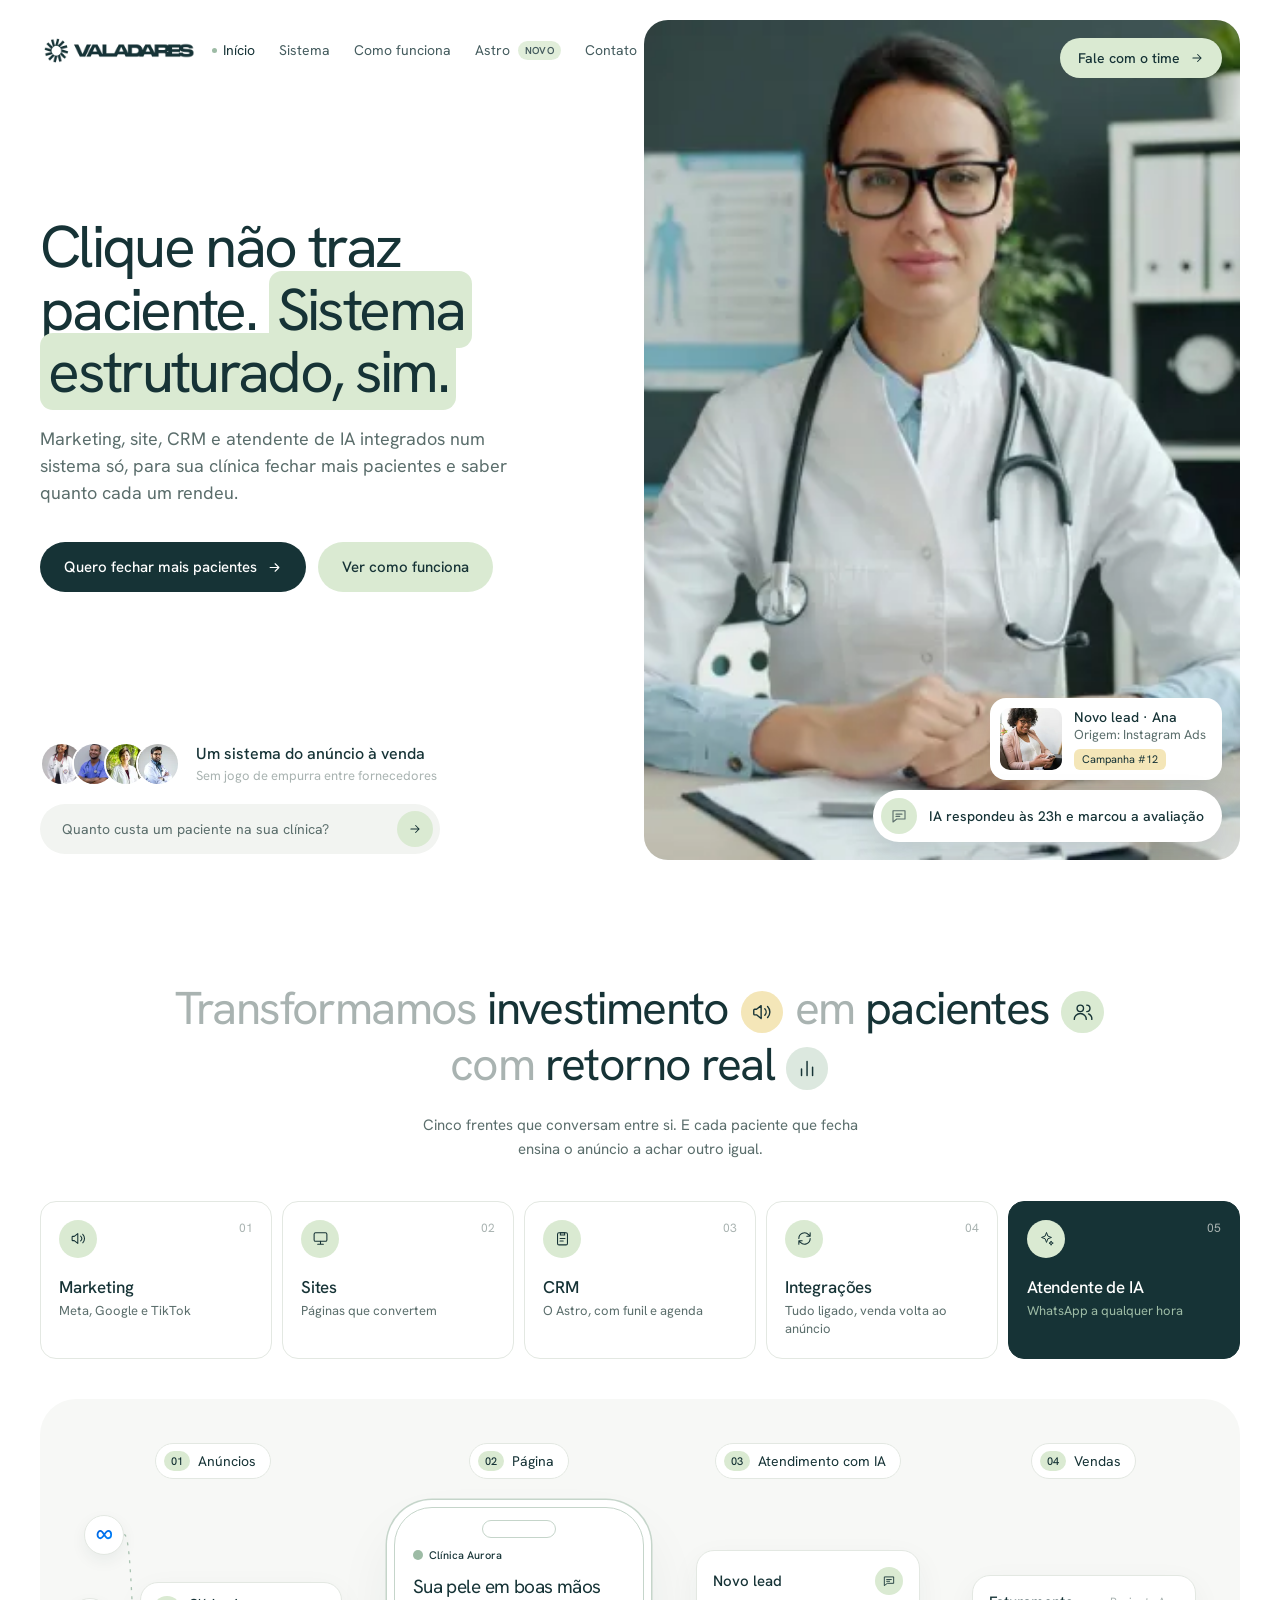
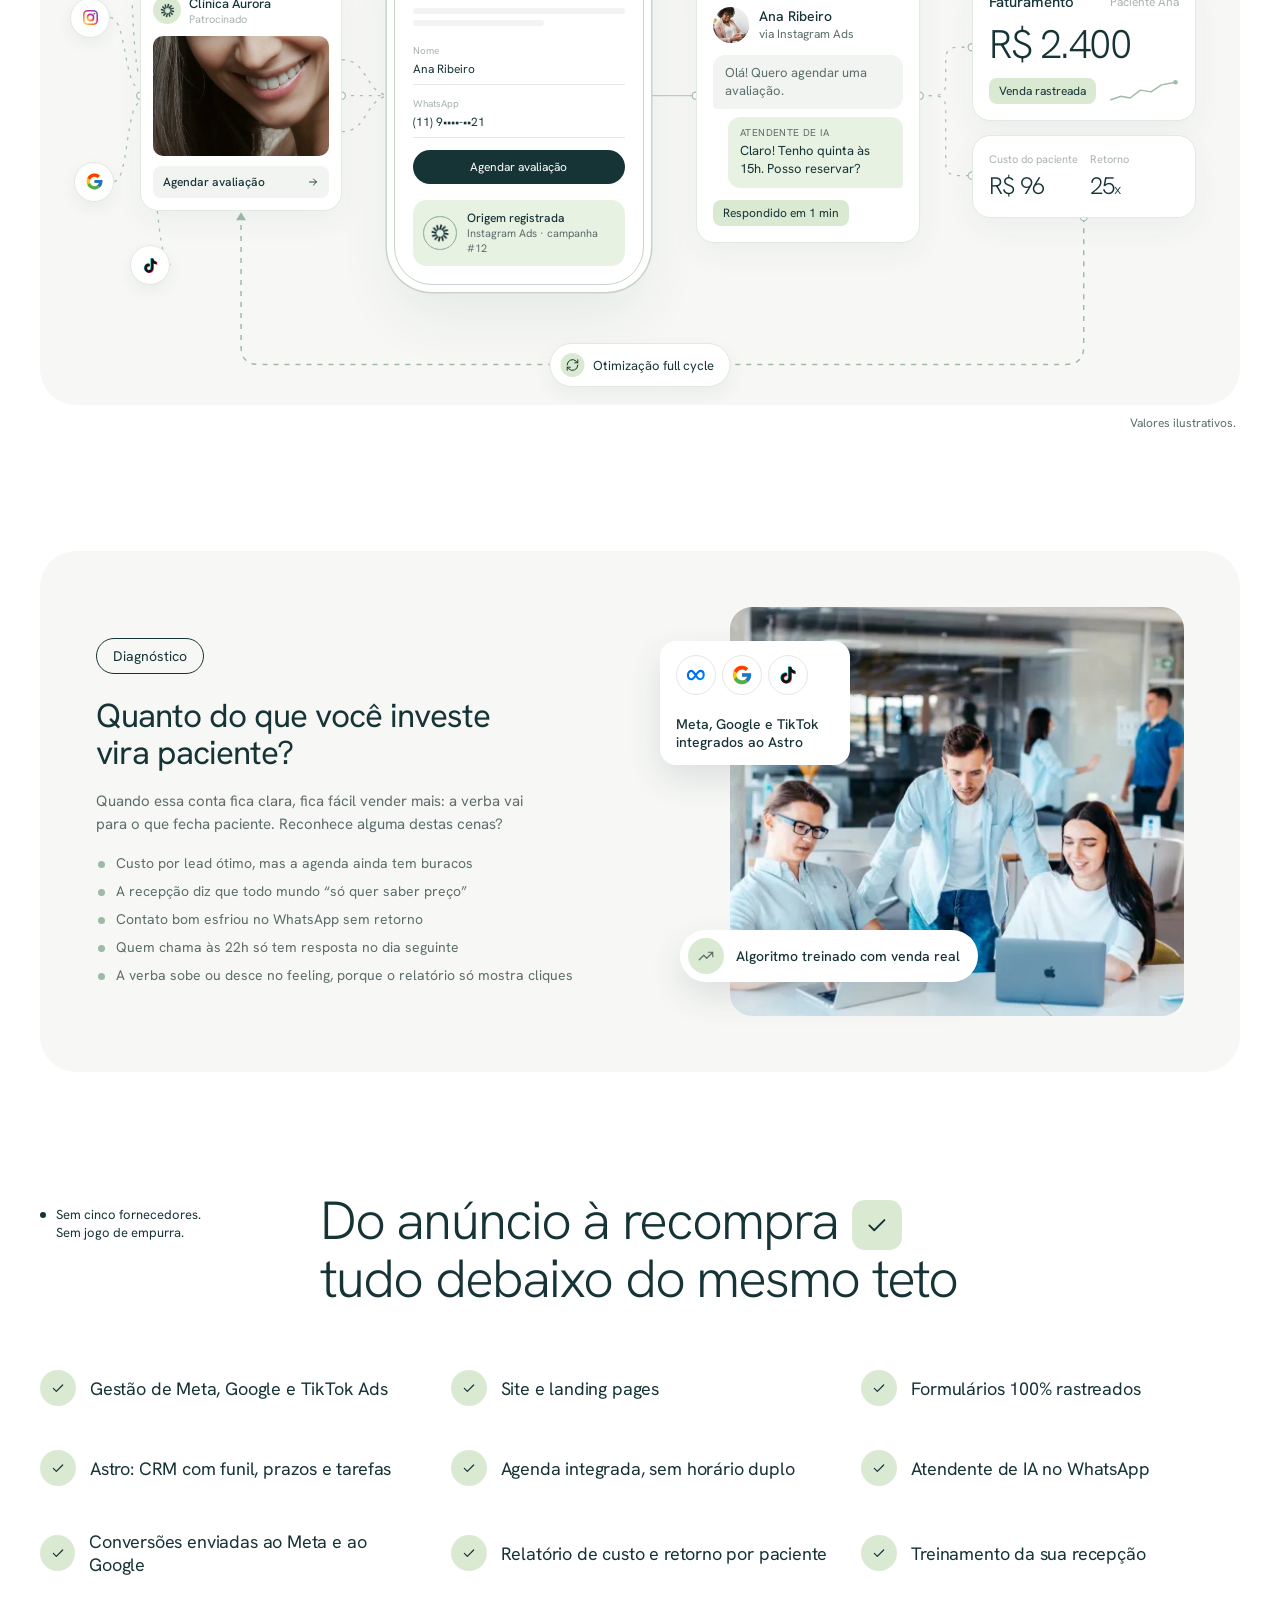
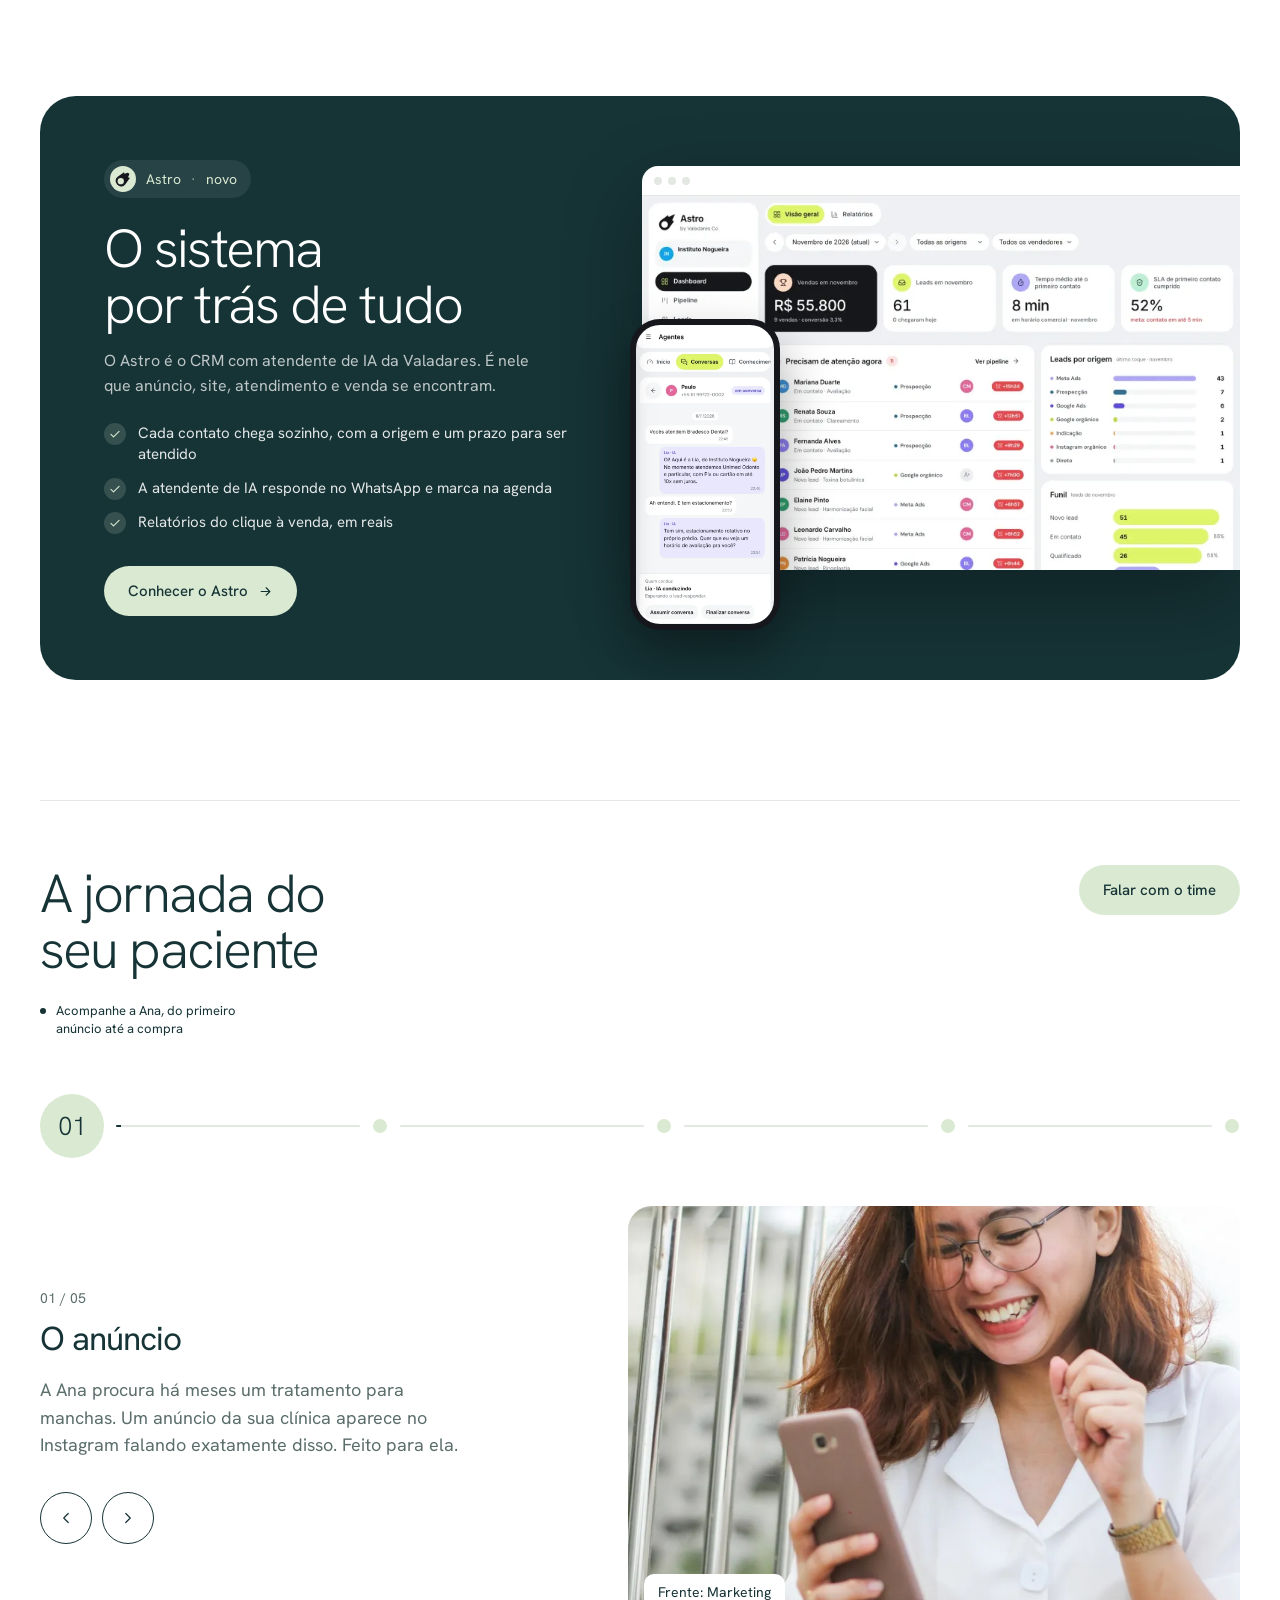
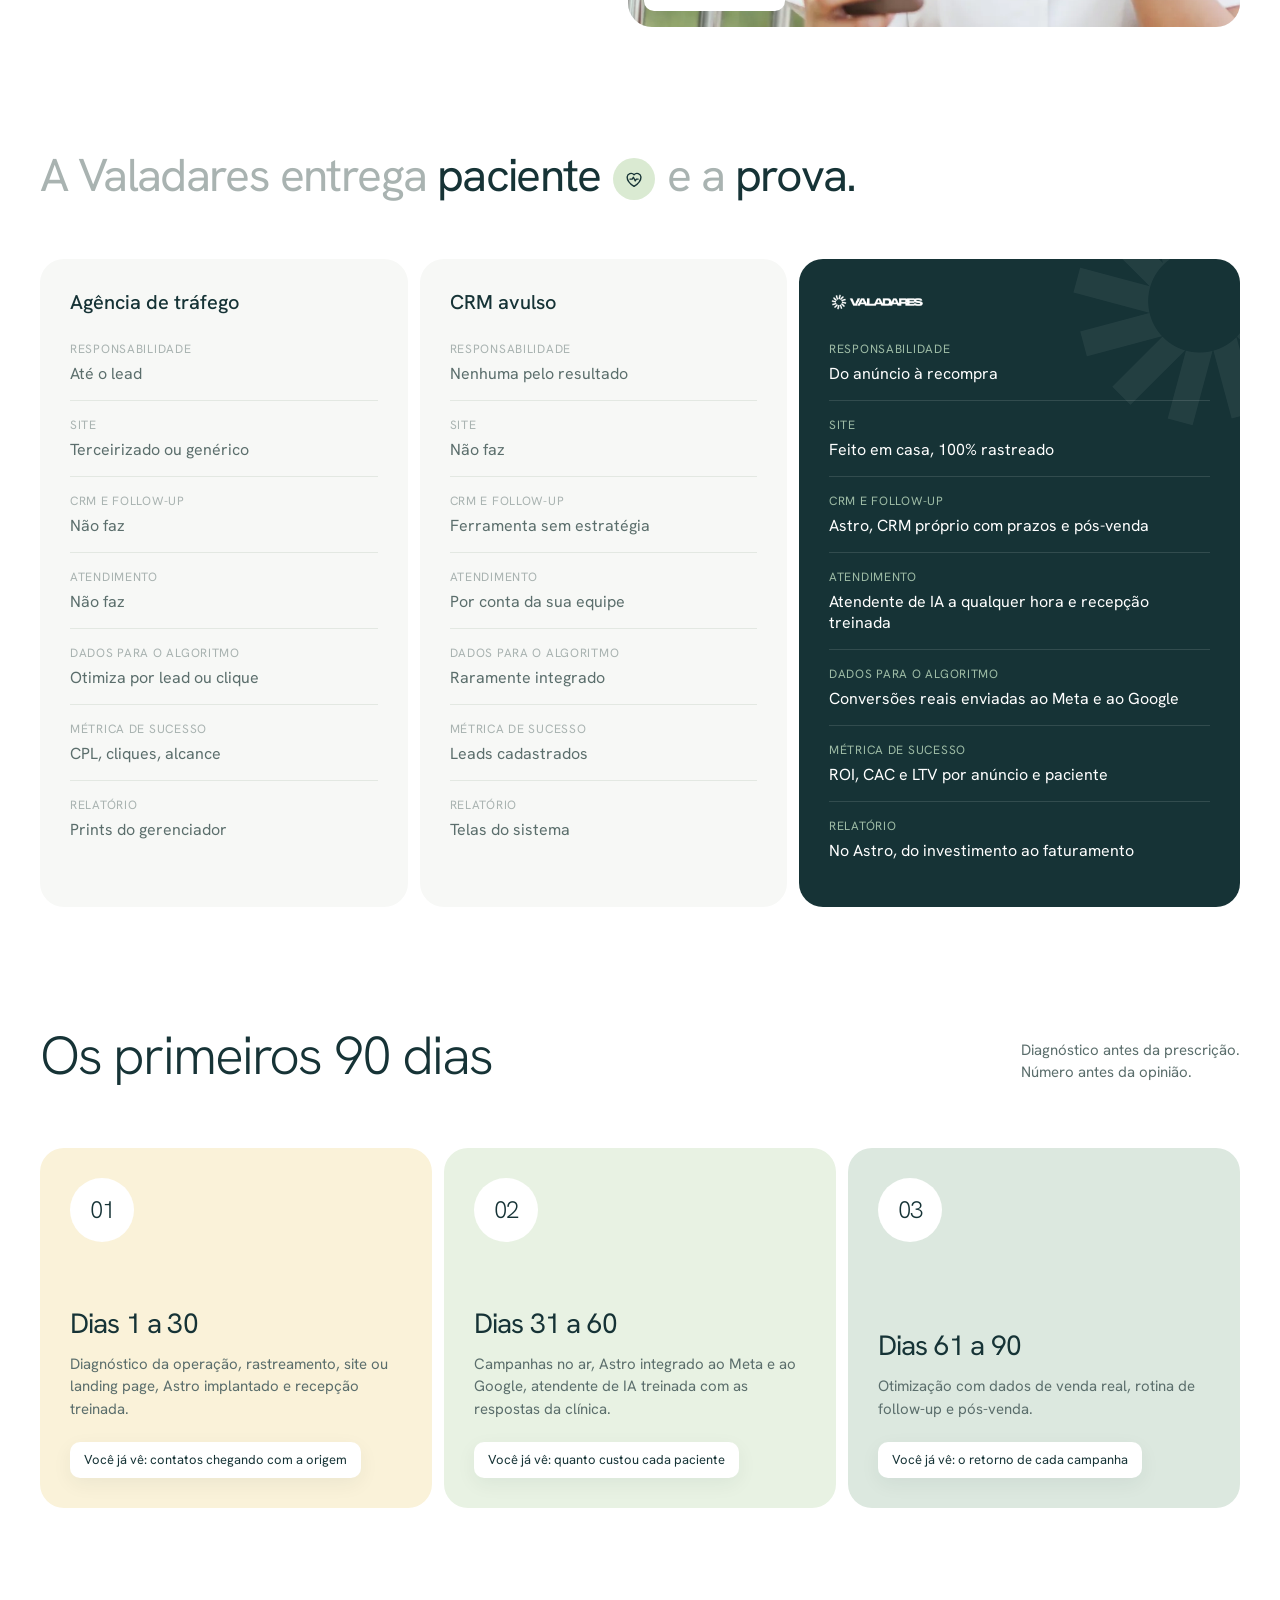
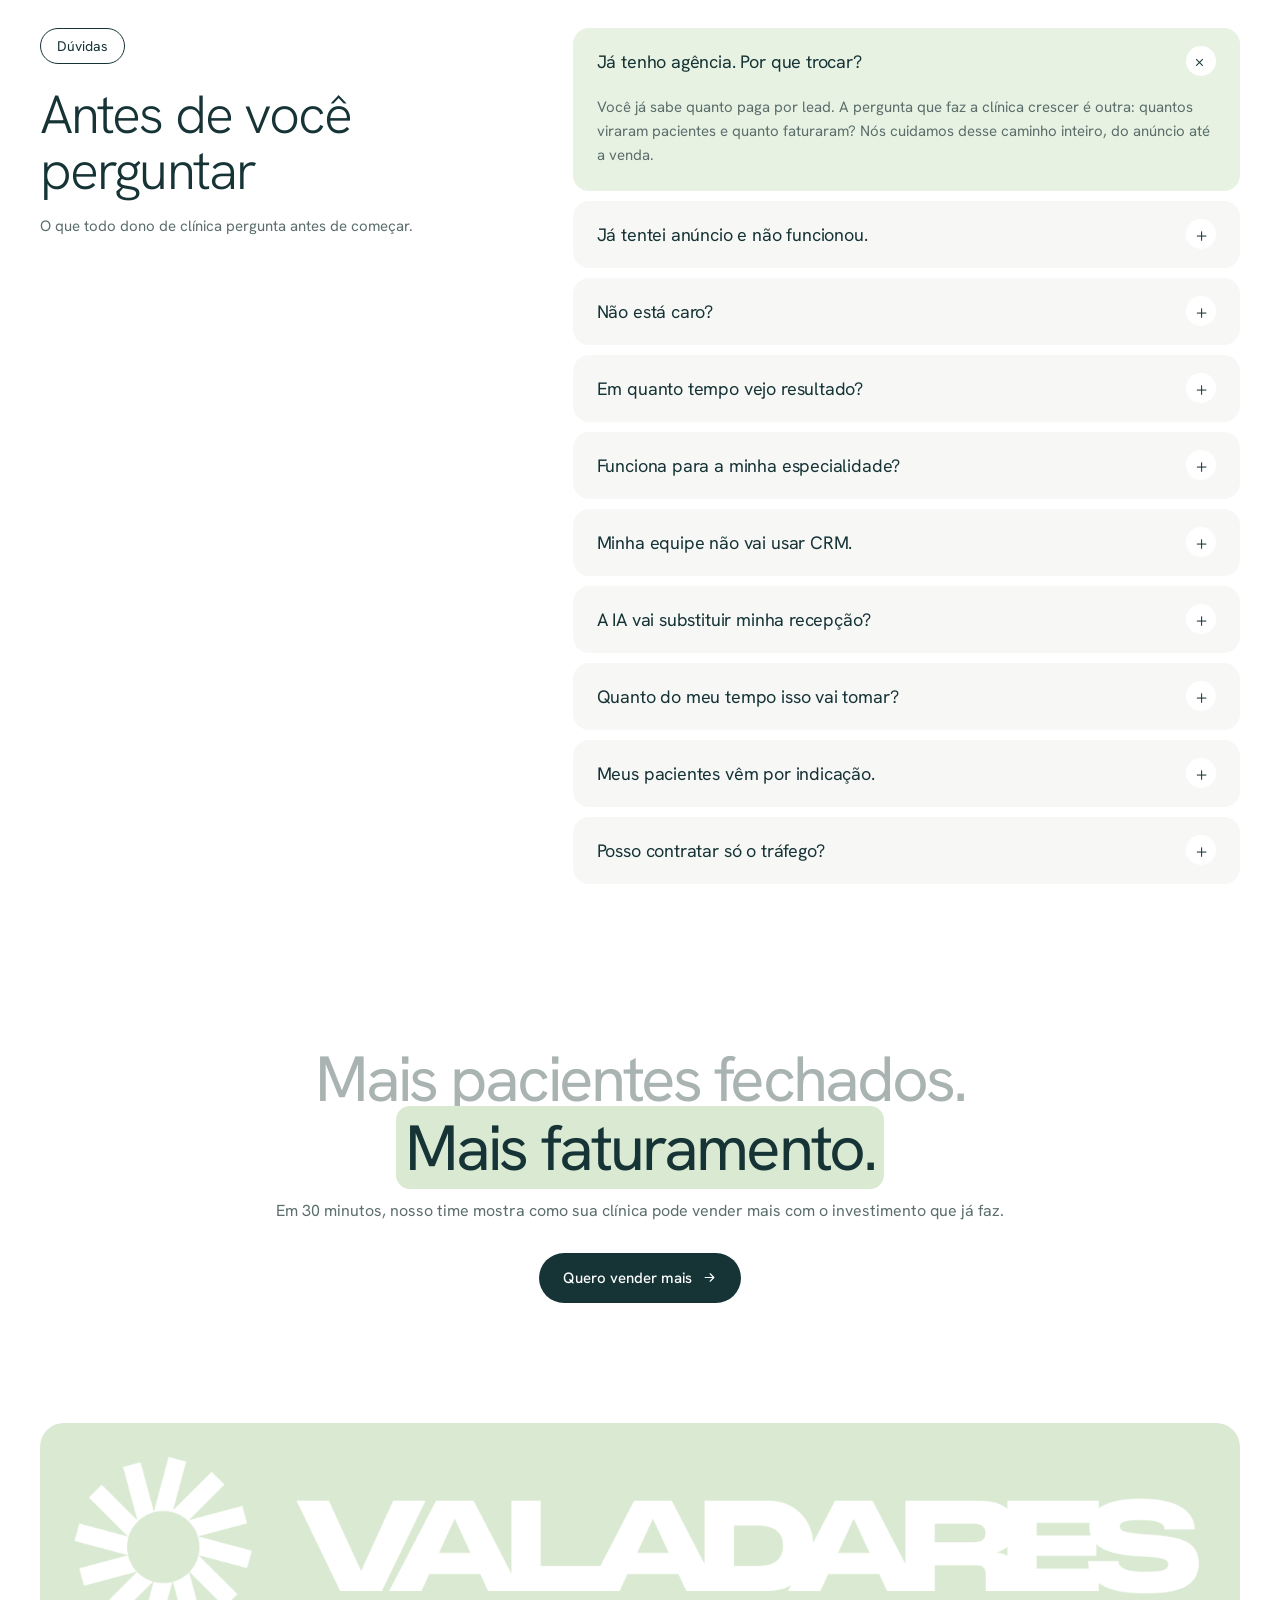
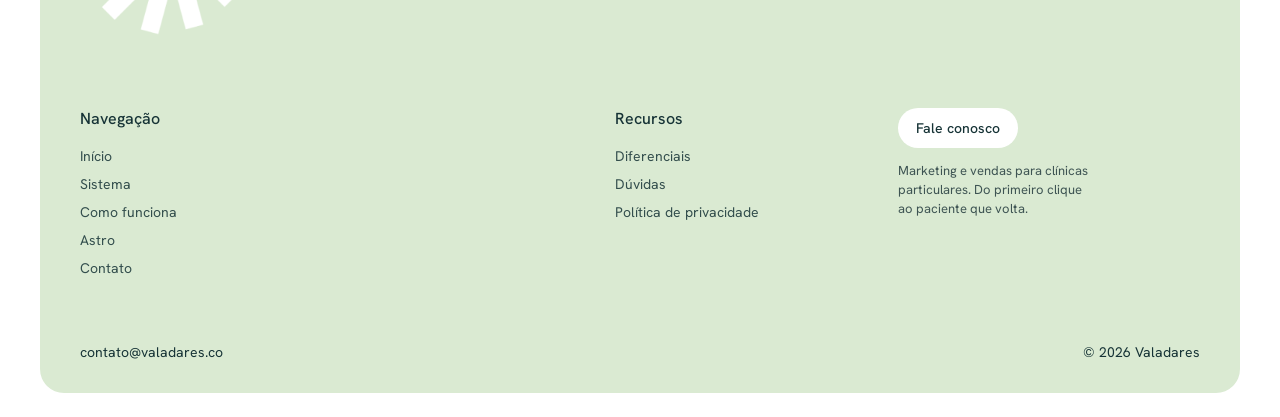
==== index.html @ 89125852 "Desempenho: imagens no tamanho certo, fonte sem bloquear e acessibilidade - Imagens em WebP no taman" ====
<!doctype html>
<html lang="pt-BR">
<head>
  <meta charset="utf-8">
  <meta name="viewport" content="width=device-width, initial-scale=1">
  <title>Valadares | Marketing, CRM e atendente de IA para clínicas</title>
  <meta name="description" content="Marketing, site, CRM e atendente de IA no WhatsApp para clínicas particulares. Um só time, do anúncio à consulta, com o retorno de cada paciente em reais.">
  <link rel="canonical" href="https://www.valadares.co/">
  <meta property="og:locale" content="pt_BR">
  <meta property="og:type" content="website">
  <meta property="og:url" content="https://www.valadares.co/">
  <meta property="og:site_name" content="Valadares">
  <meta property="og:title" content="Valadares | Clique não traz paciente. Sistema estruturado, sim.">
  <meta property="og:description" content="Marketing, site, CRM e atendente de IA integrados, para sua clínica fechar mais pacientes e saber quanto cada um rendeu.">
  <meta property="og:image" content="https://www.valadares.co/assets/img/og-home.jpg">
  <meta property="og:image:width" content="1200">
  <meta property="og:image:height" content="630">
  <meta property="og:image:alt" content="Clique não traz paciente. Sistema estruturado, sim. Marketing, site, CRM e atendente de IA integrados para clínicas.">
  <meta name="twitter:card" content="summary_large_image">
  <script type="application/ld+json">
{
    "@context": "https://schema.org",
    "@graph": [
      {
        "@type": "Organization",
        "@id": "https://www.valadares.co/#org",
        "name": "Valadares",
        "url": "https://www.valadares.co/",
        "logo": "https://www.valadares.co/assets/brand/logo-verde.png",
        "email": "contato@valadares.co",
        "description": "Marketing e vendas para clínicas particulares: anúncios, sites, CRM, integrações e atendente de IA no WhatsApp, num sistema só."
      },
      {
        "@type": "WebSite",
        "@id": "https://www.valadares.co/#site",
        "url": "https://www.valadares.co/",
        "name": "Valadares",
        "inLanguage": "pt-BR",
        "publisher": {
          "@id": "https://www.valadares.co/#org"
        }
      },
      {
        "@type": "Service",
        "name": "Marketing e vendas para clínicas",
        "provider": {
          "@id": "https://www.valadares.co/#org"
        },
        "areaServed": {
          "@type": "Country",
          "name": "Brasil"
        },
        "audience": {
          "@type": "Audience",
          "audienceType": "Médicos e donos de clínicas e consultórios particulares"
        },
        "serviceType": [
          "Gestão de anúncios no Meta, Google e TikTok",
          "Criação de sites e landing pages",
          "CRM para clínicas (Astro)",
          "Integrações entre anúncios, site e CRM",
          "Atendente de IA no WhatsApp"
        ],
        "description": "Um só time cuida do anúncio, do site, do CRM e do atendimento com IA, e mostra quanto cada paciente custou e faturou."
      },
      {
        "@type": "FAQPage",
        "mainEntity": [
          {
            "@type": "Question",
            "name": "Já tenho agência. Por que trocar?",
            "acceptedAnswer": {
              "@type": "Answer",
              "text": "Você já sabe quanto paga por lead. A pergunta que faz a clínica crescer é outra: quantos viraram pacientes e quanto faturaram? Nós cuidamos desse caminho inteiro, do anúncio até a venda."
            }
          },
          {
            "@type": "Question",
            "name": "Já tentei anúncio e não funcionou.",
            "acceptedAnswer": {
              "@type": "Answer",
              "text": "Quase todo médico que chega até nós já tentou. Em geral o anúncio trazia gente, mas o contato esfriava no WhatsApp. Por isso cuidamos também do atendimento e ensinamos o algoritmo com vendas reais, não com cliques."
            }
          },
          {
            "@type": "Question",
            "name": "Não está caro?",
            "acceptedAnswer": {
              "@type": "Answer",
              "text": "Some o que você já paga em agência, site, sistema e atendimento. Com a Valadares é um time só, e você vê em reais quanto cada campanha devolveu. A verba passa a ir para o que mais vende."
            }
          },
          {
            "@type": "Question",
            "name": "Em quanto tempo vejo resultado?",
            "acceptedAnswer": {
              "@type": "Answer",
              "text": "No primeiro mês os contatos já chegam com a origem registrada. No segundo, você vê quanto custou cada paciente. No terceiro, o retorno de cada campanha, com a verba concentrada no que mais fecha."
            }
          },
          {
            "@type": "Question",
            "name": "Funciona para a minha especialidade?",
            "acceptedAnswer": {
              "@type": "Answer",
              "text": "Funciona melhor em clínicas particulares com ticket médio a alto e paciente que volta: dermatologia, odontologia, cirurgia plástica e estética. Na conversa inicial dizemos com franqueza se faz sentido para você."
            }
          },
          {
            "@type": "Question",
            "name": "Minha equipe não vai usar CRM.",
            "acceptedAnswer": {
              "@type": "Answer",
              "text": "Por isso implantamos junto e treinamos a recepção. O Astro é simples e trabalha a favor dela: avisa quem chegou, lembra quem precisa de retorno e a atendente de IA tira das costas dela as perguntas repetidas. Tira tarefa, não coloca."
            }
          },
          {
            "@type": "Question",
            "name": "A IA vai substituir minha recepção?",
            "acceptedAnswer": {
              "@type": "Answer",
              "text": "Não. A atendente de IA responde as perguntas de sempre e marca consultas a qualquer hora. Quando é a vez de uma pessoa, passa a conversa com um resumo. Sua equipe acompanha tudo e assume quando quiser."
            }
          },
          {
            "@type": "Question",
            "name": "Quanto do meu tempo isso vai tomar?",
            "acceptedAnswer": {
              "@type": "Answer",
              "text": "Pouco. Nosso time toca a operação. Todo mês você recebe o investimento, os pacientes que vieram, quanto custou cada um e quanto faturaram. E decide com número na mão."
            }
          },
          {
            "@type": "Question",
            "name": "Meus pacientes vêm por indicação.",
            "acceptedAnswer": {
              "@type": "Answer",
              "text": "Indicação é o melhor paciente que existe, mas não tem dia para chegar. Os anúncios trazem previsibilidade, e o pós-venda no Astro gera ainda mais indicações."
            }
          },
          {
            "@type": "Question",
            "name": "Posso contratar só o tráfego?",
            "acceptedAnswer": {
              "@type": "Answer",
              "text": "Dá para conversar. Mas o resultado aparece quando anúncio, site, Astro e atendimento trabalham juntos. É aí que o investimento vira paciente."
            }
          }
        ]
      }
    ]
  }
  </script>
  <meta name="theme-color" content="#163336">
  <link rel="icon" type="image/png" href="assets/brand/simbolo-verde.png">

  <!-- Astro CRM -->
  <script src="https://astro.valadares.co/astro.js" data-source="src_f5cb68f1d1864bdbbae436220d61ed85" async></script>

  <!-- Google tag (gtag.js) -->
  <script async src="https://www.googletagmanager.com/gtag/js?id=G-8D3XC46DVR"></script>
  <script>
    window.dataLayer = window.dataLayer || [];
    function gtag(){dataLayer.push(arguments);}
    gtag('js', new Date());
    gtag('config', 'G-8D3XC46DVR');
  </script>

  <!-- Meta Pixel Code -->
  <script>
  !function(f,b,e,v,n,t,s)
  {if(f.fbq)return;n=f.fbq=function(){n.callMethod?
  n.callMethod.apply(n,arguments):n.queue.push(arguments)};
  if(!f._fbq)f._fbq=n;n.push=n;n.loaded=!0;n.version='2.0';
  n.queue=[];t=b.createElement(e);t.async=!0;
  t.src=v;s=b.getElementsByTagName(e)[0];
  s.parentNode.insertBefore(t,s)}(window, document,'script',
  'https://connect.facebook.net/en_US/fbevents.js');
  fbq('init', '1157603070025919');
  fbq('track', 'PageView');
  </script>
  <!-- End Meta Pixel Code -->

  <link rel="preconnect" href="https://fonts.googleapis.com">
  <link rel="preconnect" href="https://fonts.gstatic.com" crossorigin>
  <!-- A fonte carrega sem travar a página: o texto aparece na hora e troca quando ela chega. -->
  <link rel="preload" as="style" href="https://fonts.googleapis.com/css2?family=Hanken+Grotesk:wght@300;400;500;600&display=swap" onload="this.onload=null;this.rel='stylesheet'">
  <noscript><link rel="stylesheet" href="https://fonts.googleapis.com/css2?family=Hanken+Grotesk:wght@300;400;500;600&display=swap"></noscript>
  <link rel="stylesheet" href="styles.css?v=15">
</head>
<body>
<noscript><img height="1" width="1" style="display:none" alt=""
src="https://www.facebook.com/tr?id=1157603070025919&ev=PageView&noscript=1"
/></noscript>

<!-- Ícones reutilizados -->
<svg width="0" height="0" style="position:absolute" aria-hidden="true">
  <defs>
    <symbol id="i-arrow" viewBox="0 0 24 24"><path d="M5 12h14M13 6l6 6-6 6" fill="none" stroke="currentColor" stroke-width="1.8" stroke-linecap="round" stroke-linejoin="round"/></symbol>
    <symbol id="i-trend" viewBox="0 0 24 24"><path d="M3 17l6-6 4 4 8-8M15 7h6v6" fill="none" stroke="currentColor" stroke-width="1.6" stroke-linecap="round" stroke-linejoin="round"/></symbol>
    <symbol id="i-check" viewBox="0 0 24 24"><path d="M5 12.5l4.5 4.5L19 7.5" fill="none" stroke="currentColor" stroke-width="1.8" stroke-linecap="round" stroke-linejoin="round"/></symbol>
    <symbol id="i-plus" viewBox="0 0 24 24"><path d="M12 5v14M5 12h14" fill="none" stroke="currentColor" stroke-width="1.4" stroke-linecap="round"/></symbol>
    <symbol id="i-mega" viewBox="0 0 24 24"><path d="M3 10v4a1 1 0 001 1h2l5 4V5L6 9H4a1 1 0 00-1 1zM15 8.5a5 5 0 010 7M18 6a8.5 8.5 0 010 12" fill="none" stroke="currentColor" stroke-width="1.5" stroke-linecap="round" stroke-linejoin="round"/></symbol>
    <symbol id="i-screen" viewBox="0 0 24 24"><rect x="3" y="4" width="18" height="12" rx="2" fill="none" stroke="currentColor" stroke-width="1.5"/><path d="M8 20h8M12 16v4" fill="none" stroke="currentColor" stroke-width="1.5" stroke-linecap="round"/></symbol>
    <symbol id="i-users" viewBox="0 0 24 24"><circle cx="9" cy="8" r="3.5" fill="none" stroke="currentColor" stroke-width="1.5"/><path d="M2.5 20a6.5 6.5 0 0113 0M16 4.5a3.5 3.5 0 010 7M18 14a6 6 0 013.5 6" fill="none" stroke="currentColor" stroke-width="1.5" stroke-linecap="round"/></symbol>
    <symbol id="i-loop" viewBox="0 0 24 24"><path d="M4 12a8 8 0 0113.7-5.6L20 8.7M20 4v4.7h-4.7M20 12a8 8 0 01-13.7 5.6L4 15.3M4 20v-4.7h4.7" fill="none" stroke="currentColor" stroke-width="1.5" stroke-linecap="round" stroke-linejoin="round"/></symbol>
    <symbol id="i-chart" viewBox="0 0 24 24"><path d="M6 20V13M12 20V5M18 20v-9" fill="none" stroke="currentColor" stroke-width="1.6" stroke-linecap="round"/></symbol>
    <symbol id="i-heart" viewBox="0 0 24 24"><path d="M12 20s-7.5-4.6-7.5-10.2A4.3 4.3 0 0112 7.3a4.3 4.3 0 017.5 2.5C19.5 15.4 12 20 12 20z" fill="none" stroke="currentColor" stroke-width="1.5" stroke-linejoin="round"/><path d="M7.5 12h2.5l1.3-2 2 4 1.2-2h2" fill="none" stroke="currentColor" stroke-width="1.4" stroke-linecap="round" stroke-linejoin="round"/></symbol>
    <symbol id="i-target" viewBox="0 0 24 24"><circle cx="12" cy="12" r="8.5" fill="none" stroke="currentColor" stroke-width="1.5"/><circle cx="12" cy="12" r="4.5" fill="none" stroke="currentColor" stroke-width="1.5"/><circle cx="12" cy="12" r="1" fill="currentColor"/></symbol>
    <symbol id="i-chat" viewBox="0 0 24 24"><path d="M4 5h16v11H9l-5 4z" fill="none" stroke="currentColor" stroke-width="1.5" stroke-linejoin="round"/><path d="M8 9.5h8M8 12.5h5" fill="none" stroke="currentColor" stroke-width="1.5" stroke-linecap="round"/></symbol>
    <symbol id="i-mail" viewBox="0 0 24 24"><rect x="3" y="5" width="18" height="14" rx="2" fill="none" stroke="currentColor" stroke-width="1.6"/><path d="M3.5 6.5l8.5 6.5 8.5-6.5" fill="none" stroke="currentColor" stroke-width="1.6" stroke-linejoin="round"/></symbol>
    <symbol id="i-clip" viewBox="0 0 24 24"><rect x="5" y="4" width="14" height="17" rx="2" fill="none" stroke="currentColor" stroke-width="1.5"/><path d="M9 4h6v3H9zM8.5 12h7M8.5 15.5h4.5" fill="none" stroke="currentColor" stroke-width="1.5" stroke-linecap="round"/></symbol>
    <symbol id="i-spark" viewBox="0 0 24 24"><path d="M12 3.5l1.9 5.1 5.1 1.9-5.1 1.9L12 17.5l-1.9-5.1L5 10.5l5.1-1.9zM18.5 15.5l.8 2.2 2.2.8-2.2.8-.8 2.2-.8-2.2-2.2-.8 2.2-.8z" fill="none" stroke="currentColor" stroke-width="1.4" stroke-linejoin="round"/></symbol>
    <symbol id="i-chev" viewBox="0 0 24 24"><path d="M9 6l6 6-6 6" fill="none" stroke="currentColor" stroke-width="1.6" stroke-linecap="round" stroke-linejoin="round"/></symbol>
    <!-- Logotipos das plataformas -->
    <linearGradient id="g-meta" x1="0" y1="0" x2="1" y2="1"><stop offset="0" stop-color="#0064E1"/><stop offset="1" stop-color="#0082FB"/></linearGradient>
    <linearGradient id="g-insta" x1="0" y1="1" x2="1" y2="0"><stop offset="0" stop-color="#FEDA75"/><stop offset=".3" stop-color="#FA7E1E"/><stop offset=".6" stop-color="#D62976"/><stop offset="1" stop-color="#4F5BD5"/></linearGradient>
    <symbol id="l-meta" viewBox="0 0 24 24"><path d="M3.2 12.4c0-2.9 1.6-4.9 3.7-4.9 3.6 0 5.6 9.2 9.6 9.2 2.1 0 3.9-1.8 3.9-4.6 0-2.9-1.7-4.6-3.6-4.6-3.9 0-6 9.2-9.9 9.2-2.1 0-3.7-1.8-3.7-4.3z" fill="none" stroke="url(#g-meta)" stroke-width="2.3" stroke-linejoin="round"/></symbol>
    <symbol id="l-insta" viewBox="0 0 24 24"><rect x="3.5" y="3.5" width="17" height="17" rx="5" fill="none" stroke="url(#g-insta)" stroke-width="2"/><circle cx="12" cy="12" r="3.9" fill="none" stroke="url(#g-insta)" stroke-width="2"/><circle cx="16.9" cy="7.1" r="1.2" fill="#D62976"/></symbol>
    <symbol id="l-google" viewBox="0 0 48 48"><path fill="#FFC107" d="M43.611,20.083H42V20H24v8h11.303c-1.649,4.657-6.08,8-11.303,8c-6.627,0-12-5.373-12-12c0-6.627,5.373-12,12-12c3.059,0,5.842,1.154,7.961,3.039l5.657-5.657C34.046,6.053,29.268,4,24,4C12.955,4,4,12.955,4,24c0,11.045,8.955,20,20,20c11.045,0,20-8.955,20-20C44,22.659,43.862,21.35,43.611,20.083z"/><path fill="#FF3D00" d="M6.306,14.691l6.571,4.819C14.655,15.108,18.961,12,24,12c3.059,0,5.842,1.154,7.961,3.039l5.657-5.657C34.046,6.053,29.268,4,24,4C16.318,4,9.656,8.337,6.306,14.691z"/><path fill="#4CAF50" d="M24,44c5.166,0,9.86-1.977,13.409-5.192l-6.19-5.238C29.211,35.091,26.715,36,24,36c-5.202,0-9.619-3.317-11.283-7.946l-6.522,5.025C9.505,39.556,16.227,44,24,44z"/><path fill="#1976D2" d="M43.611,20.083H42V20H24v8h11.303c-0.792,2.237-2.231,4.166-4.087,5.571c0.001-0.001,0.002-0.001,0.003-0.002l6.19,5.238C36.971,39.205,44,34,44,24C44,22.659,43.862,21.35,43.611,20.083z"/></symbol>
    <symbol id="l-tiktok" viewBox="0 0 24 24"><g transform="translate(-.7 -.6)"><path fill="#25F4EE" d="M16.6 5.82A4.28 4.28 0 0 1 15.54 3h-3.09v12.4a2.59 2.59 0 0 1-2.59 2.5c-1.42 0-2.6-1.16-2.6-2.6 0-1.72 1.66-3.01 3.37-2.48V9.66c-3.45-.46-6.47 2.22-6.47 5.64 0 3.33 2.76 5.7 5.69 5.7 3.14 0 5.69-2.55 5.69-5.7V9.01a7.35 7.35 0 0 0 4.3 1.38V7.3s-1.88.09-3.24-1.48z"/></g><g transform="translate(.7 .6)"><path fill="#FE2C55" d="M16.6 5.82A4.28 4.28 0 0 1 15.54 3h-3.09v12.4a2.59 2.59 0 0 1-2.59 2.5c-1.42 0-2.6-1.16-2.6-2.6 0-1.72 1.66-3.01 3.37-2.48V9.66c-3.45-.46-6.47 2.22-6.47 5.64 0 3.33 2.76 5.7 5.69 5.7 3.14 0 5.69-2.55 5.69-5.7V9.01a7.35 7.35 0 0 0 4.3 1.38V7.3s-1.88.09-3.24-1.48z"/></g><path fill="#111" d="M16.6 5.82A4.28 4.28 0 0 1 15.54 3h-3.09v12.4a2.59 2.59 0 0 1-2.59 2.5c-1.42 0-2.6-1.16-2.6-2.6 0-1.72 1.66-3.01 3.37-2.48V9.66c-3.45-.46-6.47 2.22-6.47 5.64 0 3.33 2.76 5.7 5.69 5.7 3.14 0 5.69-2.55 5.69-5.7V9.01a7.35 7.35 0 0 0 4.3 1.38V7.3s-1.88.09-3.24-1.48z"/></symbol>
  </defs>
</svg>

<!-- Barra fixa que aparece ao rolar -->
<div class="floatbar" id="floatbar" aria-hidden="true">
  <a href="#topo" class="floatbar__logo" tabindex="-1"><img src="assets/brand/simbolo-verde-96.webp" width="34" height="34" alt=""></a>
  <nav class="floatbar__nav">
    <a href="#sistema" tabindex="-1">Sistema</a>
    <a href="#jornada" tabindex="-1">Como funciona</a>
    <a href="astro/" tabindex="-1">Astro</a>
    <a href="#diferenciais" tabindex="-1">Diferenciais</a>
    <a href="#faq" tabindex="-1">Dúvidas</a>
  </nav>
  <a href="form/" class="btn btn--dark btn--sm" tabindex="-1">Vender mais <svg><use href="#i-arrow"/></svg></a>
</div>

<div class="page" id="topo">

  <!-- HERO ------------------------------------------------------------ -->
  <header class="hero">
    <div class="hero__left">
      <div class="nav">
        <a href="#topo" class="nav__logo"><img src="assets/brand/logo-verde-400.webp" width="161" height="33" alt="Valadares"></a>
        <nav class="nav__links" id="navlinks">
          <a href="#topo" class="is-active nav__home">Início</a>
          <a href="#sistema">Sistema</a>
          <a href="#jornada">Como funciona</a>
          <a href="astro/">Astro <em class="nav__new">novo</em></a>
          <a href="form/">Contato</a>
        </nav>
        <button class="nav__burger" id="burger" aria-label="Abrir menu" aria-expanded="false"><span></span><span></span></button>
      </div>

      <div class="hero__copy">
        <h1 class="hero__title reveal">Clique não traz paciente. <mark>Sistema estruturado, sim.</mark></h1>
        <p class="hero__sub reveal">Marketing, site, CRM e atendente de IA integrados num sistema só, para sua clínica fechar mais pacientes e saber quanto cada um rendeu.</p>
        <div class="hero__ctas reveal">
          <a href="form/" class="btn btn--dark">Quero fechar mais pacientes <svg><use href="#i-arrow"/></svg></a>
          <a href="#jornada" class="btn btn--mint">Ver como funciona</a>
        </div>
      </div>

      <div class="hero__foot reveal">
        <div class="proof">
          <div class="proof__faces">
            <img src="assets/img/medica-retrato-120.webp" width="44" height="44" alt="">
            <img src="assets/img/medico-retrato-120.webp" width="44" height="44" alt="">
            <img src="assets/img/medica-sorriso-120.webp" width="44" height="44" alt="">
            <img src="assets/img/medico-sorriso-120.webp" width="44" height="44" alt="">
          </div>
          <div>
            <strong>Um sistema do anúncio à venda</strong>
            <span>Sem jogo de empurra entre fornecedores</span>
          </div>
        </div>
        <a href="form/" class="ask">Quanto custa um paciente na sua clínica? <span class="ask__go"><svg><use href="#i-arrow"/></svg></span></a>
      </div>
    </div>

    <div class="hero__media">
      <img src="assets/img/hero-1400.webp" srcset="assets/img/hero-800.webp 800w, assets/img/hero-1400.webp 1400w" sizes="(max-width: 900px) 100vw, 50vw" width="1400" height="787" fetchpriority="high" alt="Médica atendendo em consultório" class="hero__img">
      <div class="hero__top">
        <a href="form/" class="btn btn--mint btn--sm">Fale com o time <svg><use href="#i-arrow"/></svg></a>
      </div>
      <div class="hero__cards">
        <div class="mini float-a">
          <img src="assets/img/mulher-celular-240.webp" width="240" height="360" alt="">
          <div>
            <b>Novo lead · Ana</b>
            <span>Origem: Instagram Ads</span>
            <em class="tag">Campanha #12</em>
          </div>
        </div>
        <div class="mini mini--row float-b">
          <span class="ico"><svg><use href="#i-chat"/></svg></span>
          <b>IA respondeu às 23h e marcou a avaliação</b>
        </div>
      </div>
    </div>
  </header>

  <main>

  <!-- SISTEMA / FUNIL ----------------------------------------------- -->
  <section class="section" id="sistema">
    <h2 class="statement reveal">
      <span class="dim">Transformamos</span> investimento <span class="pill pill--aurora"><svg><use href="#i-mega"/></svg></span>
      <span class="dim">em</span> pacientes <span class="pill pill--mint"><svg><use href="#i-users"/></svg></span>
      <span class="dim">com</span> retorno real <span class="pill pill--sage"><svg><use href="#i-chart"/></svg></span>
    </h2>
    <p class="section__lede reveal">Cinco frentes que conversam entre si. E cada paciente que fecha ensina o anúncio a achar outro igual.</p>

    <ol class="fronts reveal">
      <li><span class="fronts__ico"><svg><use href="#i-mega"/></svg></span><b>Marketing</b><small>Meta, Google e TikTok</small></li>
      <li><span class="fronts__ico"><svg><use href="#i-screen"/></svg></span><b>Sites</b><small>Páginas que convertem</small></li>
      <li><span class="fronts__ico"><svg><use href="#i-clip"/></svg></span><b>CRM</b><small>O Astro, com funil e agenda</small></li>
      <li><span class="fronts__ico"><svg><use href="#i-loop"/></svg></span><b>Integrações</b><small>Tudo ligado, venda volta ao anúncio</small></li>
      <li><span class="fronts__ico"><svg><use href="#i-spark"/></svg></span><b>Atendente de IA</b><small>WhatsApp a qualquer hora</small></li>
    </ol>

    <div class="funnel reveal" id="funnel">
      <svg class="funnel__lines" id="funnel-lines" aria-hidden="true"></svg>

      <!-- 01 Anúncios -->
      <div class="fstage fstage--ads">
        <span class="fstage__tag"><b>01</b>Anúncios</span>
        <div class="fstage__body">
          <span class="fch fch--1" data-f="ch" title="Meta"><svg><use href="#l-meta"/></svg></span>
          <span class="fch fch--2" data-f="ch" title="Instagram"><svg><use href="#l-insta"/></svg></span>
          <span class="fch fch--3" data-f="ch" title="Google"><svg><use href="#l-google"/></svg></span>
          <span class="fch fch--4" data-f="ch" title="TikTok"><svg><use href="#l-tiktok"/></svg></span>

          <div class="fcard fad" id="f-ad">
            <div class="fad__head">
              <span class="fad__logo"><img src="assets/brand/simbolo-verde-96.webp" width="17" height="17" alt="" loading="lazy"></span>
              <div><b>Clínica Aurora</b><small>Patrocinado</small></div>
            </div>
            <img src="assets/img/sorriso-close-700.webp" width="700" height="1051" alt="" class="fad__img" loading="lazy">
            <div class="fad__cta">Agendar avaliação <svg><use href="#i-arrow"/></svg></div>
          </div>
        </div>
      </div>

      <!-- 02 Página -->
      <div class="fstage fstage--page">
        <span class="fstage__tag"><b>02</b>Página</span>
        <div class="fstage__body">
          <div class="fphone" id="f-phone">
            <span class="fphone__notch"></span>
            <div class="fphone__bar"><span class="fphone__dot"></span>Clínica Aurora</div>
            <p class="fphone__title">Sua pele em boas mãos</p>
            <span class="fphone__line"></span>
            <span class="fphone__line fphone__line--s"></span>
            <div class="fphone__field"><small>Nome</small><span>Ana Ribeiro</span></div>
            <div class="fphone__field"><small>WhatsApp</small><span>(11) 9••••-••21</span></div>
            <div class="fphone__btn">Agendar avaliação</div>
            <div class="fphone__track">
              <span class="pulse"><span></span><span></span><img src="assets/brand/simbolo-verde-96.webp" width="24" height="24" alt="" loading="lazy"></span>
              <p><b>Origem registrada</b>Instagram Ads · campanha #12</p>
            </div>
          </div>
        </div>
      </div>

      <!-- 03 Atendimento -->
      <div class="fstage fstage--care">
        <span class="fstage__tag"><b>03</b>Atendimento com IA</span>
        <div class="fstage__body">
          <div class="fcard" id="f-lead">
            <div class="fcard__head"><b>Novo lead</b><span class="fcard__ico"><svg><use href="#i-chat"/></svg></span></div>
            <div class="flead">
              <img src="assets/img/mulher-celular-240.webp" width="36" height="36" alt="" loading="lazy">
              <div><b>Ana Ribeiro</b><small>via Instagram Ads</small></div>
            </div>
            <p class="fbubble">Olá! Quero agendar uma avaliação.</p>
            <p class="fbubble fbubble--ai"><small>Atendente de IA</small>Claro! Tenho quinta às 15h. Posso reservar?</p>
            <span class="ftag">Respondido em 1 min</span>
          </div>
        </div>
      </div>

      <!-- 04 Vendas -->
      <div class="fstage fstage--sale">
        <span class="fstage__tag"><b>04</b>Vendas</span>
        <div class="fstage__body">
          <div class="fcard fcard--big" id="f-sale">
            <div class="fcard__head"><b>Faturamento</b><small>Paciente Ana</small></div>
            <p class="fbig">R$ 2.400</p>
            <div class="fsale__row">
              <span class="ftag">Venda rastreada</span>
              <svg class="fspark" viewBox="0 0 80 28"><path d="M2 24 L14 20 L24 22 L36 13 L48 15 L60 7 L76 4" fill="none" stroke="currentColor" stroke-width="1.6" stroke-linecap="round" stroke-linejoin="round"/><circle cx="76" cy="4" r="2.6" fill="currentColor"/></svg>
            </div>
          </div>
          <div class="fcard" id="f-roi">
            <div class="fkpis">
              <div><small>Custo do paciente</small><b>R$ 96</b></div>
              <div><small>Retorno</small><b>25<span>x</span></b></div>
            </div>
          </div>
        </div>
      </div>

      <div class="funnel__loop" id="f-loop"><svg><use href="#i-loop"/></svg>Otimização full cycle</div>
    </div>
    <p class="funnel__note">Valores ilustrativos.</p>
  </section>

  <!-- DIAGNÓSTICO (bloco cinza) --------------------------------------- -->
  <section class="section">
    <div class="soft reveal">
      <div class="soft__copy">
        <span class="tag-outline">Diagnóstico</span>
        <h2 class="h3">Quanto do que você investe vira paciente?</h2>
        <p>Quando essa conta fica clara, fica fácil vender mais: a verba vai para o que fecha paciente. Reconhece alguma destas cenas?</p>
        <ul class="dots">
          <li>Custo por lead ótimo, mas a agenda ainda tem buracos</li>
          <li>A recepção diz que todo mundo “só quer saber preço”</li>
          <li>Contato bom esfriou no WhatsApp sem retorno</li>
          <li>Quem chama às 22h só tem resposta no dia seguinte</li>
          <li>A verba sobe ou desce no feeling, porque o relatório só mostra cliques</li>
        </ul>
      </div>
      <div class="soft__media">
        <img src="assets/img/time-2-1000.webp" srcset="assets/img/time-2-600.webp 600w, assets/img/time-2-1000.webp 1000w" sizes="(max-width: 900px) 100vw, 560px" width="1000" height="667" alt="Time analisando resultados no notebook" loading="lazy">
        <div class="mini mini--stack soft__f1">
          <div class="channels"><i title="Meta"><svg><use href="#l-meta"/></svg></i><i title="Google"><svg><use href="#l-google"/></svg></i><i title="TikTok"><svg><use href="#l-tiktok"/></svg></i></div>
          <b>Meta, Google e TikTok integrados ao Astro</b>
        </div>
        <div class="mini mini--row soft__f2">
          <span class="ico"><svg><use href="#i-trend"/></svg></span>
          <b>Algoritmo treinado com venda real</b>
        </div>
      </div>
    </div>
  </section>

  <!-- TUDO DEBAIXO DO MESMO TETO ------------------------------------- -->
  <section class="section">
    <div class="todo-head">
      <p class="bullet reveal">Sem cinco fornecedores.<br>Sem jogo de empurra.</p>
      <h2 class="h2 reveal">Do anúncio à recompra <span class="pill pill--mint pill--lg"><svg><use href="#i-check"/></svg></span><br>tudo debaixo do mesmo teto</h2>
    </div>
    <ul class="checks">
      <li class="reveal"><i><svg><use href="#i-check"/></svg></i>Gestão de Meta, Google e TikTok Ads</li>
      <li class="reveal"><i><svg><use href="#i-check"/></svg></i>Site e landing pages</li>
      <li class="reveal"><i><svg><use href="#i-check"/></svg></i>Formulários 100% rastreados</li>
      <li class="reveal"><i><svg><use href="#i-check"/></svg></i>Astro: CRM com funil, prazos e tarefas</li>
      <li class="reveal"><i><svg><use href="#i-check"/></svg></i>Agenda integrada, sem horário duplo</li>
      <li class="reveal"><i><svg><use href="#i-check"/></svg></i>Atendente de IA no WhatsApp</li>
      <li class="reveal"><i><svg><use href="#i-check"/></svg></i>Conversões enviadas ao Meta e ao Google</li>
      <li class="reveal"><i><svg><use href="#i-check"/></svg></i>Relatório de custo e retorno por paciente</li>
      <li class="reveal"><i><svg><use href="#i-check"/></svg></i>Treinamento da sua recepção</li>
    </ul>
  </section>

  <!-- ASTRO (vitrine do produto) ----------------------------------- -->
  <section class="section" id="astro">
    <div class="astro-cta reveal">
      <div class="astro-cta__copy">
        <span class="astro-cta__tag"><img src="assets/brand/astro-light.svg" alt="">Astro <i>·</i> novo</span>
        <h2 class="h2">O sistema<br>por trás de tudo</h2>
        <p>O Astro é o CRM com atendente de IA da Valadares. É nele que anúncio, site, atendimento e venda se encontram.</p>
        <ul class="ticks">
          <li><svg><use href="#i-check"/></svg>Cada contato chega sozinho, com a origem e um prazo para ser atendido</li>
          <li><svg><use href="#i-check"/></svg>A atendente de IA responde no WhatsApp e marca na agenda</li>
          <li><svg><use href="#i-check"/></svg>Relatórios do clique à venda, em reais</li>
        </ul>
        <a href="astro/" class="btn btn--mint">Conhecer o Astro <svg><use href="#i-arrow"/></svg></a>
      </div>
      <div class="astro-cta__media">
        <div class="mock">
          <div class="mock__bar"><i></i><i></i><i></i></div>
          <img src="assets/img/astro/dashboard-800.webp" srcset="assets/img/astro/dashboard-800.webp 800w, assets/img/astro/dashboard.webp 1600w" sizes="(max-width: 900px) 100vw, 640px" width="1600" height="1000" alt="Painel do Astro com vendas do mês, leads e tempo até o primeiro contato" loading="lazy">
        </div>
        <div class="mock-phone">
          <img src="assets/img/astro/celular-agente-recepcao-conversa-500.webp" width="500" height="1083" alt="Conversa da atendente de IA no celular" loading="lazy">
        </div>
      </div>
    </div>
  </section>

  <!-- JORNADA DA ANA -------------------------------------------------- -->
  <section class="section" id="jornada">
    <div class="journey">
      <div class="journey__top">
        <div>
          <h2 class="h2 reveal">A jornada do<br>seu paciente</h2>
          <p class="bullet reveal">Acompanhe a Ana, do primeiro<br>anúncio até a compra</p>
        </div>
        <a href="form/" class="btn btn--mint reveal">Falar com o time</a>
      </div>

      <div class="steps" role="tablist" aria-label="Etapas da jornada">
        <!-- botões gerados pelo script -->
      </div>

      <div class="journey__body">
        <div class="journey__text" aria-live="polite">
          <span class="journey__n" id="jn">01 / 05</span>
          <h3 class="h3" id="jt">O anúncio</h3>
          <p id="jd">A Ana procura há meses um tratamento para manchas. Um anúncio da sua clínica aparece no Instagram falando exatamente disso. Feito para ela.</p>
          <div class="journey__nav">
            <button class="circle circle--line" id="jprev" aria-label="Etapa anterior"><svg style="transform:rotate(180deg)"><use href="#i-chev"/></svg></button>
            <button class="circle circle--line" id="jnext" aria-label="Próxima etapa"><svg><use href="#i-chev"/></svg></button>
          </div>
        </div>
        <div class="journey__media">
          <img id="jimg" src="assets/img/paciente-celular-1000.webp" width="1000" height="1334" alt="" loading="lazy">
          <span class="label" id="jlabel">Frente: Marketing</span>
        </div>
      </div>
    </div>
  </section>

  <!-- DIFERENCIAIS / COMPARATIVO -------------------------------------- -->
  <section class="section" id="diferenciais">
    <h2 class="statement statement--left reveal">
      <span class="dim">A Valadares entrega</span> paciente <span class="pill pill--mint"><svg><use href="#i-heart"/></svg></span> <span class="dim">e a</span> prova.
    </h2>

    <div class="compare">
      <article class="cmp reveal">
        <h3>Agência de tráfego</h3>
        <dl>
          <dt>Responsabilidade</dt><dd>Até o lead</dd>
          <dt>Site</dt><dd>Terceirizado ou genérico</dd>
          <dt>CRM e follow-up</dt><dd>Não faz</dd>
          <dt>Atendimento</dt><dd>Não faz</dd>
          <dt>Dados para o algoritmo</dt><dd>Otimiza por lead ou clique</dd>
          <dt>Métrica de sucesso</dt><dd>CPL, cliques, alcance</dd>
          <dt>Relatório</dt><dd>Prints do gerenciador</dd>
        </dl>
      </article>
      <article class="cmp reveal">
        <h3>CRM avulso</h3>
        <dl>
          <dt>Responsabilidade</dt><dd>Nenhuma pelo resultado</dd>
          <dt>Site</dt><dd>Não faz</dd>
          <dt>CRM e follow-up</dt><dd>Ferramenta sem estratégia</dd>
          <dt>Atendimento</dt><dd>Por conta da sua equipe</dd>
          <dt>Dados para o algoritmo</dt><dd>Raramente integrado</dd>
          <dt>Métrica de sucesso</dt><dd>Leads cadastrados</dd>
          <dt>Relatório</dt><dd>Telas do sistema</dd>
        </dl>
      </article>
      <article class="cmp cmp--us reveal">
        <img src="assets/brand/simbolo-branco-640.webp" width="320" height="320" alt="" class="deco" loading="lazy">
        <h3><img src="assets/brand/logo-branco-300.webp" width="98" height="20" alt="Valadares" loading="lazy"></h3>
        <dl>
          <dt>Responsabilidade</dt><dd>Do anúncio à recompra</dd>
          <dt>Site</dt><dd>Feito em casa, 100% rastreado</dd>
          <dt>CRM e follow-up</dt><dd>Astro, CRM próprio com prazos e pós-venda</dd>
          <dt>Atendimento</dt><dd>Atendente de IA a qualquer hora e recepção treinada</dd>
          <dt>Dados para o algoritmo</dt><dd>Conversões reais enviadas ao Meta e ao Google</dd>
          <dt>Métrica de sucesso</dt><dd>ROI, CAC e LTV por anúncio e paciente</dd>
          <dt>Relatório</dt><dd>No Astro, do investimento ao faturamento</dd>
        </dl>
      </article>
    </div>
  </section>

  <!-- 90 DIAS --------------------------------------------------------- -->
  <section class="section">
    <div class="head-row reveal">
      <h2 class="h2">Os primeiros 90 dias</h2>
      <p class="muted">Diagnóstico antes da prescrição.<br>Número antes da opinião.</p>
    </div>
    <div class="plan">
      <article class="phase phase--aurora reveal">
        <span class="phase__n">01</span>
        <h3>Dias 1 a 30</h3>
        <p>Diagnóstico da operação, rastreamento, site ou landing page, Astro implantado e recepção treinada.</p>
        <span class="label">Você já vê: contatos chegando com a origem</span>
      </article>
      <article class="phase phase--mint reveal">
        <span class="phase__n">02</span>
        <h3>Dias 31 a 60</h3>
        <p>Campanhas no ar, Astro integrado ao Meta e ao Google, atendente de IA treinada com as respostas da clínica.</p>
        <span class="label">Você já vê: quanto custou cada paciente</span>
      </article>
      <article class="phase phase--sage reveal">
        <span class="phase__n">03</span>
        <h3>Dias 61 a 90</h3>
        <p>Otimização com dados de venda real, rotina de follow-up e pós-venda.</p>
        <span class="label">Você já vê: o retorno de cada campanha</span>
      </article>
    </div>
  </section>


  <!-- FAQ ------------------------------------------------------------- -->
  <section class="section" id="faq">
    <div class="faq">
      <div class="faq__head">
        <span class="tag-outline reveal">Dúvidas</span>
        <h2 class="h2 reveal">Antes de você perguntar</h2>
        <p class="muted reveal">O que todo dono de clínica pergunta antes de começar.</p>
      </div>
      <div class="faq__list">
        <details class="qa reveal" open>
          <summary>Já tenho agência. Por que trocar?</summary>
          <p>Você já sabe quanto paga por lead. A pergunta que faz a clínica crescer é outra: quantos viraram pacientes e quanto faturaram? Nós cuidamos desse caminho inteiro, do anúncio até a venda.</p>
        </details>
        <details class="qa reveal">
          <summary>Já tentei anúncio e não funcionou.</summary>
          <p>Quase todo médico que chega até nós já tentou. Em geral o anúncio trazia gente, mas o contato esfriava no WhatsApp. Por isso cuidamos também do atendimento e ensinamos o algoritmo com vendas reais, não com cliques.</p>
        </details>
        <details class="qa reveal">
          <summary>Não está caro?</summary>
          <p>Some o que você já paga em agência, site, sistema e atendimento. Com a Valadares é um time só, e você vê em reais quanto cada campanha devolveu. A verba passa a ir para o que mais vende.</p>
        </details>
        <details class="qa reveal">
          <summary>Em quanto tempo vejo resultado?</summary>
          <p>No primeiro mês os contatos já chegam com a origem registrada. No segundo, você vê quanto custou cada paciente. No terceiro, o retorno de cada campanha, com a verba concentrada no que mais fecha.</p>
        </details>
        <details class="qa reveal">
          <summary>Funciona para a minha especialidade?</summary>
          <p>Funciona melhor em clínicas particulares com ticket médio a alto e paciente que volta: dermatologia, odontologia, cirurgia plástica e estética. Na conversa inicial dizemos com franqueza se faz sentido para você.</p>
        </details>
        <details class="qa reveal">
          <summary>Minha equipe não vai usar CRM.</summary>
          <p>Por isso implantamos junto e treinamos a recepção. O Astro é simples e trabalha a favor dela: avisa quem chegou, lembra quem precisa de retorno e a atendente de IA tira das costas dela as perguntas repetidas. Tira tarefa, não coloca.</p>
        </details>
        <details class="qa reveal">
          <summary>A IA vai substituir minha recepção?</summary>
          <p>Não. A atendente de IA responde as perguntas de sempre e marca consultas a qualquer hora. Quando é a vez de uma pessoa, passa a conversa com um resumo. Sua equipe acompanha tudo e assume quando quiser.</p>
        </details>
        <details class="qa reveal">
          <summary>Quanto do meu tempo isso vai tomar?</summary>
          <p>Pouco. Nosso time toca a operação. Todo mês você recebe o investimento, os pacientes que vieram, quanto custou cada um e quanto faturaram. E decide com número na mão.</p>
        </details>
        <details class="qa reveal">
          <summary>Meus pacientes vêm por indicação.</summary>
          <p>Indicação é o melhor paciente que existe, mas não tem dia para chegar. Os anúncios trazem previsibilidade, e o pós-venda no Astro gera ainda mais indicações.</p>
        </details>
        <details class="qa reveal">
          <summary>Posso contratar só o tráfego?</summary>
          <p>Dá para conversar. Mas o resultado aparece quando anúncio, site, Astro e atendimento trabalham juntos. É aí que o investimento vira paciente.</p>
        </details>
      </div>
    </div>
  </section>

  <!-- CTA ------------------------------------------------------------- -->
  <section class="section cta">
    <h2 class="cta__title reveal"><span class="dim">Mais pacientes fechados.</span><br><mark>Mais faturamento.</mark></h2>
    <p class="cta__sub reveal">Em 30 minutos, nosso time mostra como sua clínica pode vender mais com o investimento que já faz.</p>
    <a href="form/" class="btn btn--dark reveal">Quero vender mais <svg><use href="#i-arrow"/></svg></a>
  </section>

  </main>

  <!-- FOOTER ---------------------------------------------------------- -->
  <footer class="footer">
    <img src="assets/brand/logo-branco-1600.webp" width="1600" height="327" alt="Valadares" class="footer__logo" loading="lazy">

    <div class="footer__cols">
      <div>
        <h3>Navegação</h3>
        <a href="#topo">Início</a>
        <a href="#sistema">Sistema</a>
        <a href="#jornada">Como funciona</a>
        <a href="astro/">Astro</a>
        <a href="form/">Contato</a>
      </div>
      <div>
        <h3>Recursos</h3>
        <a href="#diferenciais">Diferenciais</a>
        <a href="#faq">Dúvidas</a>
        <a href="#">Política de privacidade</a>
      </div>
      <div class="footer__cta">
        <a href="form/" class="btn btn--white btn--sm">Fale conosco</a>
        <p>Marketing e vendas para clínicas particulares. Do primeiro clique ao paciente que volta.</p>
      </div>
    </div>

    <div class="footer__bottom">
      <a href="mailto:contato@valadares.co">contato@valadares.co</a>
      <span>© <span id="year">2026</span> Valadares</span>
    </div>
  </footer>

</div>

<script src="script.js?v=14"></script>
</body>
</html>
---- styles.css ----
/* Valadares — site institucional
   Paleta e tipografia do brandbook (Hanken Grotesk, verde, menta, aurora, sálvia, névoa) */

:root {
  --verde: #163336;
  --verde-2: #1f4447;
  --tinta-2: #5B6E6C;
  --cinza-txt: #A9B3B1;
  --menta: #DAEAD2;
  --menta-2: #E8F2E3;
  --aurora: #F4E6B8;
  --aurora-2: #FAF2D9;
  --salvia: #9DBBA5;
  --salvia-2: #DCE8DF;
  --nevoa: #F2F4F1;
  --nevoa-2: #F7F8F6;
  --linha: #E3E8E2;
  --branco: #FFFFFF;

  --f: "Hanken Grotesk", ui-sans-serif, system-ui, -apple-system, "Segoe UI", sans-serif;
  --max: 1280px;
  --gutter: 40px;
  --r: 24px;
  --r-s: 16px;
  --ease: cubic-bezier(.2, .7, .2, 1);
}

* { box-sizing: border-box; }
html { scroll-behavior: smooth; -webkit-text-size-adjust: 100%; }
body {
  margin: 0;
  font-family: var(--f);
  font-weight: 400;
  color: var(--verde);
  background: var(--branco);
  -webkit-font-smoothing: antialiased;
  overflow-x: hidden;
}
img { display: block; max-width: 100%; height: auto; }
a { color: inherit; text-decoration: none; }
button, input, select { font: inherit; color: inherit; }
svg { width: 1em; height: 1em; flex: none; }
mark {
  background: var(--menta);
  color: inherit;
  padding: 0 .14em;
  border-radius: .22em;
  -webkit-box-decoration-break: clone;
  box-decoration-break: clone;
}

.page { max-width: var(--max); margin: 0 auto; padding: 0 var(--gutter); }
.section { padding: 120px 0 0; scroll-margin-top: 90px; }

/* Tipografia --------------------------------------------------------- */
.h2 {
  font-size: clamp(34px, 4.2vw, 56px);
  font-weight: 300;
  letter-spacing: -.035em;
  line-height: 1.05;
  margin: 0;
}
.h3 {
  font-size: clamp(26px, 2.6vw, 36px);
  font-weight: 400;
  letter-spacing: -.03em;
  line-height: 1.1;
  margin: 0;
}
.muted { color: var(--tinta-2); margin: 0; line-height: 1.5; font-size: 15px; }
.dim { color: var(--cinza-txt); }

.statement {
  font-size: clamp(28px, 3.6vw, 48px);
  font-weight: 400;
  letter-spacing: -.035em;
  line-height: 1.22;
  text-align: center;
  max-width: 980px;
  margin: 0 auto;
}
.statement--left { text-align: left; max-width: 900px; margin: 0; }
.section__lede { text-align: center; color: var(--tinta-2); max-width: 460px; margin: 22px auto 64px; font-size: 15px; line-height: 1.55; }

.pill {
  display: inline-grid;
  place-items: center;
  width: 1.15em;
  height: 1.15em;
  border-radius: 50%;
  font-size: .8em;
  vertical-align: .02em;
  margin: 0 .04em;
}
.pill svg { width: .6em; height: .6em; }
.pill--mint { background: var(--menta); }
.pill--aurora { background: var(--aurora); }
.pill--sage { background: var(--salvia-2); }
.pill--lg { border-radius: .3em; }

.bullet {
  font-size: 13px;
  line-height: 1.4;
  margin: 0;
  position: relative;
  padding-left: 16px;
}
.bullet::before {
  content: "";
  position: absolute;
  left: 0;
  top: .5em;
  width: 6px;
  height: 6px;
  border-radius: 50%;
  background: var(--verde);
}

.tag-outline {
  display: inline-block;
  border: 1px solid var(--verde);
  border-radius: 999px;
  padding: 8px 16px;
  font-size: 14px;
}

.label {
  display: inline-block;
  background: var(--branco);
  border-radius: 10px;
  padding: 10px 14px;
  font-size: 14px;
  line-height: 1.2;
  box-shadow: 0 6px 20px rgba(22, 51, 54, .06);
}

/* Botões ------------------------------------------------------------- */
.btn {
  display: inline-flex;
  align-items: center;
  justify-content: center;
  gap: 10px;
  border: 0;
  border-radius: 999px;
  padding: 15px 24px;
  font-size: 15px;
  font-weight: 500;
  cursor: pointer;
  white-space: nowrap;
  transition: transform .3s var(--ease), background .3s var(--ease), box-shadow .3s var(--ease);
}
.btn svg { transition: transform .3s var(--ease); }
.btn:hover { transform: translateY(-2px); }
.btn:hover svg { transform: translateX(3px); }
.btn--dark { background: var(--verde); color: var(--branco); }
.btn--dark:hover { background: var(--verde-2); box-shadow: 0 10px 24px rgba(22, 51, 54, .22); }
.btn--mint { background: var(--menta); color: var(--verde); }
.btn--mint:hover { background: #cfe3c5; }
.btn--white { background: var(--branco); color: var(--verde); }
.btn--sm { padding: 11px 18px; font-size: 14px; }
.btn--block { width: 100%; padding: 18px 24px; }

.circle {
  width: 46px;
  height: 46px;
  border-radius: 50%;
  display: grid;
  place-items: center;
  background: var(--branco);
  border: 0;
  cursor: pointer;
  font-size: 18px;
  transition: transform .3s var(--ease), background .3s;
}
.circle:hover { transform: scale(1.06); }
.circle--line { background: transparent; border: 1px solid var(--verde); }
.circle--line:hover { background: var(--verde); color: var(--branco); }

/* Barra flutuante ---------------------------------------------------- */
.floatbar {
  position: fixed;
  top: 16px;
  left: 50%;
  z-index: 50;
  display: flex;
  align-items: center;
  gap: 26px;
  padding: 7px 7px 7px 10px;
  background: rgba(255, 255, 255, .82);
  backdrop-filter: saturate(1.4) blur(14px);
  -webkit-backdrop-filter: saturate(1.4) blur(14px);
  border: 1px solid var(--linha);
  border-radius: 999px;
  box-shadow: 0 10px 30px rgba(22, 51, 54, .08);
  opacity: 0;
  transform: translate(-50%, -140%);
  transition: transform .5s var(--ease), opacity .3s;
}
.floatbar.is-on { transform: translate(-50%, 0); opacity: 1; }
/* Com left: 50% a barra só teria meia tela de largura; no celular o botão espremia o logo até sumir. */
.floatbar { width: max-content; }
.floatbar__logo { flex: none; }
.floatbar__logo img { width: 34px; height: 34px; }
.floatbar__nav { display: flex; gap: 22px; font-size: 14px; }
.floatbar__nav a { opacity: .75; transition: opacity .2s; }
.floatbar__nav a:hover { opacity: 1; }

/* Hero --------------------------------------------------------------- */
.hero {
  display: grid;
  grid-template-columns: 1fr 1.02fr;
  gap: 20px;
  padding-top: 20px;
  min-height: min(860px, 100vh);
}
.hero__left { display: flex; flex-direction: column; padding: 14px 0 6px; }

.nav { display: flex; align-items: center; justify-content: space-between; gap: 24px; }
.nav__logo { flex: none; }
.nav__logo img { height: 32.5px; width: auto; }
.nav__links { display: flex; gap: 24px; font-size: 14px; white-space: nowrap; }
.nav__links a { position: relative; opacity: .8; transition: opacity .2s; }
.nav__links a:hover, .nav__links a.is-active { opacity: 1; }
.nav__links a.is-active::before {
  content: "";
  position: absolute;
  left: -11px;
  top: 50%;
  width: 5px;
  height: 5px;
  margin-top: -2.5px;
  border-radius: 50%;
  background: var(--salvia);
}
.nav__burger { display: none; }

.hero__copy { margin: auto 0; padding: 60px 0; }
.hero__title {
  font-size: clamp(40px, 4.6vw, 64px);
  font-weight: 400;
  letter-spacing: -.045em;
  line-height: 1.06;
  margin: 0 0 22px;
  max-width: 580px;
}
.hero__sub { color: var(--tinta-2); font-size: 18px; line-height: 1.5; max-width: 470px; margin: 0 0 36px; }
.hero__ctas { display: flex; gap: 12px; flex-wrap: wrap; }

.hero__foot { display: flex; flex-direction: column; gap: 18px; }
.proof { display: flex; align-items: center; gap: 16px; }
.proof__faces { display: flex; }
.proof__faces img {
  width: 44px;
  height: 44px;
  border-radius: 50%;
  object-fit: cover;
  border: 2px solid var(--branco);
  margin-left: -12px;
}
.proof__faces img:first-child { margin-left: 0; }
.proof strong { display: block; font-weight: 500; font-size: 16px; }
.proof span { font-size: 13px; color: var(--cinza-txt); }
.ask {
  display: flex;
  align-items: center;
  justify-content: space-between;
  gap: 16px;
  max-width: 400px;
  background: var(--nevoa);
  border-radius: 999px;
  padding: 7px 7px 7px 22px;
  font-size: 14px;
  color: var(--tinta-2);
  transition: background .3s;
}
.ask:hover { background: var(--menta-2); }
.ask__go {
  width: 36px;
  height: 36px;
  border-radius: 50%;
  display: grid;
  place-items: center;
  background: var(--menta);
  color: var(--verde);
}

.hero__media {
  position: relative;
  border-radius: var(--r);
  overflow: hidden;
  background: var(--nevoa);
  min-height: 560px;
}
.hero__img { position: absolute; inset: 0; width: 100%; height: 100%; object-fit: cover; object-position: 60% 30%; }
.hero__top { position: absolute; top: 18px; right: 18px; display: flex; gap: 10px; align-items: center; }
.hero__cards {
  position: absolute;
  right: 18px;
  bottom: 18px;
  display: flex;
  flex-direction: column;
  align-items: flex-end;
  gap: 10px;
}

.mini {
  display: flex;
  align-items: center;
  gap: 12px;
  background: var(--branco);
  border-radius: 16px;
  padding: 10px 16px 10px 10px;
  box-shadow: 0 14px 34px rgba(22, 51, 54, .12);
  font-size: 13px;
  line-height: 1.3;
}
.mini > img { width: 62px; height: 62px; border-radius: 10px; object-fit: cover; }
.mini b { display: block; font-weight: 500; font-size: 14px; }
.mini span { display: block; color: var(--tinta-2); }
.mini .tag {
  display: inline-block;
  margin-top: 6px;
  font-style: normal;
  font-size: 11px;
  background: var(--aurora);
  padding: 3px 8px;
  border-radius: 6px;
}
.mini--row { padding: 8px 18px 8px 8px; border-radius: 999px; }
.mini .ico {
  width: 36px;
  height: 36px;
  border-radius: 50%;
  display: grid;
  place-items: center;
  background: var(--menta);
  font-size: 18px;
}
.mini--stack { flex-direction: column; align-items: flex-start; padding: 14px 16px; max-width: 190px; }

.float-a { animation: bob 6s ease-in-out infinite; }
.float-b { animation: bob 6s ease-in-out -3s infinite; }
@keyframes bob { 50% { transform: translateY(-6px); } }

.deco {
  position: absolute;
  width: 230px;
  right: -80px;
  bottom: -90px;
  opacity: .9;
  pointer-events: none;
  transition: transform 1.4s var(--ease);
}

/* Funil -------------------------------------------------------------- */
.head-row { display: flex; align-items: flex-end; justify-content: space-between; gap: 24px; margin-bottom: 64px; }
.funnel {
  --fl: #A9C3B1;
  position: relative;
  display: grid;
  grid-template-columns: 1.15fr 250px 1fr 1fr;
  gap: 52px;
  padding: 44px 44px 120px;
  background: var(--nevoa-2);
  border-radius: 36px;
  overflow: hidden;
}
.funnel__lines { position: absolute; inset: 0; width: 100%; height: 100%; pointer-events: none; overflow: visible; }
.funnel__lines path { fill: none; stroke: var(--fl); stroke-width: 1.3; }
.funnel__lines .flow { stroke-dasharray: 3 6; animation: fdash 1.6s linear infinite; }
.funnel__lines .solid { stroke: #BCD0C2; }
.funnel__lines .loop { stroke: var(--salvia); stroke-width: 1.5; stroke-dasharray: 5 6; animation: fdash 1.4s linear infinite; }
.funnel__lines circle { fill: var(--branco); stroke: var(--fl); stroke-width: 1.3; }
.funnel__lines .arrow { fill: var(--salvia); stroke: none; }
@keyframes fdash { to { stroke-dashoffset: -18; } }

.fstage { position: relative; z-index: 1; display: flex; flex-direction: column; align-items: center; gap: 28px; min-width: 0; }
.fstage__tag {
  display: inline-flex;
  align-items: center;
  gap: 8px;
  background: var(--branco);
  border: 1px solid var(--linha);
  border-radius: 999px;
  padding: 7px 14px 7px 8px;
  font-size: 14px;
}
.fstage__tag b {
  font-weight: 500;
  font-size: 11px;
  background: var(--menta);
  border-radius: 999px;
  padding: 3px 7px;
}
.fstage__body { position: relative; flex: 1; width: 100%; display: flex; flex-direction: column; justify-content: center; gap: 14px; }

.fcard {
  position: relative;
  background: var(--branco);
  border: 1px solid var(--linha);
  border-radius: 18px;
  padding: 16px;
  box-shadow: 0 10px 30px rgba(22, 51, 54, .05);
  font-size: 13px;
}
.fcard__head { display: flex; justify-content: space-between; align-items: center; gap: 8px; margin-bottom: 12px; }
.fcard__head b { font-weight: 500; font-size: 15px; }
.fcard__head small { color: var(--cinza-txt); font-size: 12px; }
.fcard__ico { width: 28px; height: 28px; border-radius: 50%; background: var(--menta); display: grid; place-items: center; font-size: 14px; }
.ftag { display: inline-block; background: var(--menta); border-radius: 8px; padding: 5px 10px; font-size: 12px; }

/* 01 anúncio */
.fstage--ads .fstage__body { align-items: center; }
.fad { width: 100%; max-width: 210px; padding: 12px; }
.fad__head { display: flex; align-items: center; gap: 8px; margin-bottom: 10px; }
.fad__head b { display: block; font-weight: 500; font-size: 13px; }
.fad__head small { display: block; font-size: 11px; color: var(--cinza-txt); }
.fad__logo { width: 28px; height: 28px; border-radius: 50%; background: var(--menta); display: grid; place-items: center; }
.fad__logo img { width: 17px; }
.fad__img { width: 100%; height: 120px; object-fit: cover; border-radius: 10px; }
.fad__cta { display: flex; justify-content: space-between; align-items: center; margin-top: 10px; padding: 8px 10px; border-radius: 8px; background: var(--nevoa); font-size: 12px; font-weight: 500; }
.fch {
  position: absolute;
  z-index: 2;
  width: 40px;
  height: 40px;
  border-radius: 50%;
  background: var(--branco);
  border: 1px solid var(--linha);
  display: grid;
  place-items: center;
  font-size: 19px;
  color: var(--verde);
  box-shadow: 0 6px 16px rgba(22, 51, 54, .06);
}
.fch--1 { top: 2%; left: 0; }
.fch--2 { top: 24%; left: -14px; }
.fch--3 { bottom: 22%; left: -10px; }
.fch--4 { bottom: 0; left: 18%; }
.fstage--ads .fad { margin-left: 56px; width: calc(100% - 56px); }

/* 02 página */
.fphone {
  position: relative;
  width: 100%;
  max-width: 250px;
  margin: 0 auto;
  background: var(--branco);
  border: 1.5px solid #C5D5CA;
  border-radius: 38px;
  padding: 40px 18px 18px;
  box-shadow: 0 0 0 7px var(--branco), 0 0 0 8.5px #C5D5CA, 0 30px 60px rgba(22, 51, 54, .08);
}
.fphone__notch { position: absolute; top: 12px; left: 50%; width: 74px; height: 18px; margin-left: -37px; border-radius: 99px; border: 1.5px solid #C5D5CA; }
.fphone__bar { display: flex; align-items: center; gap: 6px; font-size: 11px; font-weight: 500; margin-bottom: 14px; }
.fphone__dot { width: 10px; height: 10px; border-radius: 50%; background: var(--salvia); }
.fphone__title { font-size: 19px; letter-spacing: -.03em; line-height: 1.15; margin: 0 0 10px; }
.fphone__line { display: block; height: 6px; border-radius: 4px; background: var(--nevoa); margin-bottom: 6px; }
.fphone__line--s { width: 62%; margin-bottom: 14px; }
.fphone__field { border-bottom: 1px solid var(--linha); padding: 4px 0 6px; margin-bottom: 8px; }
.fphone__field small { display: block; font-size: 10px; color: var(--cinza-txt); }
.fphone__field span { font-size: 12px; }
.fphone__btn { margin: 12px 0 16px; background: var(--verde); color: var(--branco); border-radius: 999px; text-align: center; font-size: 12px; padding: 9px; }
.fphone__track { display: flex; align-items: center; gap: 10px; background: var(--menta-2); border-radius: 14px; padding: 10px; }
.fphone__track p { margin: 0; font-size: 11px; line-height: 1.35; color: var(--tinta-2); }
.fphone__track b { display: block; font-weight: 500; color: var(--verde); font-size: 12px; }
.pulse { position: relative; flex: none; width: 34px; height: 34px; display: grid; place-items: center; }
.pulse img { position: relative; width: 22px; }
.pulse span { position: absolute; inset: 0; border-radius: 50%; border: 1px solid var(--salvia); animation: fpulse 2.4s ease-out infinite; }
.pulse span + span { animation-delay: 1.2s; }
@keyframes fpulse { from { transform: scale(.6); opacity: 1; } to { transform: scale(1.5); opacity: 0; } }

/* 03 atendimento */
.flead { display: flex; align-items: center; gap: 10px; }
.flead img { width: 36px; height: 36px; border-radius: 50%; object-fit: cover; }
.flead b { display: block; font-weight: 500; font-size: 14px; }
.flead small { color: var(--tinta-2); font-size: 12px; }
.fbubble { margin: 12px 0; background: var(--nevoa); border-radius: 12px 12px 12px 4px; padding: 9px 12px; color: var(--tinta-2); line-height: 1.4; }

/* 04 vendas */
.fbig { font-size: 40px; font-weight: 300; letter-spacing: -.04em; line-height: 1; margin: 0 0 14px; color: var(--verde); }
.fsale__row { display: flex; align-items: center; justify-content: space-between; gap: 10px; }
.fspark { width: 70px; height: 26px; color: var(--salvia); }
.fkpis { display: grid; grid-template-columns: 1fr 1fr; gap: 12px; }
.fkpis small { display: block; color: var(--cinza-txt); font-size: 11px; margin-bottom: 4px; }
.fkpis b { font-size: 24px; font-weight: 300; letter-spacing: -.03em; }
.fkpis b span { font-size: .6em; }

.funnel__loop {
  position: absolute;
  z-index: 2;
  left: 50%;
  bottom: 40px;
  transform: translate(-50%, 50%);
  display: inline-flex;
  align-items: center;
  gap: 8px;
  background: var(--branco);
  border: 1px solid var(--linha);
  border-radius: 999px;
  padding: 9px 16px 9px 10px;
  font-size: 13px;
  white-space: nowrap;
  box-shadow: 0 8px 20px rgba(22, 51, 54, .06);
}
.funnel__loop svg { width: 24px; height: 24px; padding: 4px; border-radius: 50%; background: var(--menta); }
.funnel__note { font-size: 12px; color: var(--tinta-2); text-align: right; margin: 10px 4px 0; }

@media (max-width: 1100px) {
  .funnel { grid-template-columns: 1fr; max-width: 440px; margin: 0 auto; gap: 56px; padding: 32px 24px 36px; }
  .funnel__lines { display: none; }
  .fstage--ads::after, .fstage--page::after, .fstage--care::after {
    content: "";
    position: absolute;
    left: 50%;
    bottom: -48px;
    height: 40px;
    border-left: 1.5px dashed var(--salvia);
  }
  .fstage--ads .fstage__body { min-height: 300px; }
  .fstage--ads .fad { margin-left: 0; width: 100%; }
  .fch--1 { top: 4%; left: 4%; }
  .fch--2 { top: 4%; left: auto; right: 4%; }
  .fch--3 { bottom: 4%; left: 4%; }
  .fch--4 { bottom: 4%; left: auto; right: 4%; }
  .funnel__loop { position: static; transform: none; justify-self: center; white-space: normal; text-align: left; }
}

/* Bloco cinza -------------------------------------------------------- */
.soft {
  display: grid;
  grid-template-columns: 1fr 1fr;
  gap: 40px;
  align-items: center;
  background: var(--nevoa-2);
  border-radius: 36px;
  padding: 56px;
}
.soft__copy .h3 { margin: 24px 0 18px; max-width: 420px; }
.soft__copy p { color: var(--tinta-2); font-size: 15px; line-height: 1.55; max-width: 430px; margin: 0 0 18px; }
.dots { list-style: none; padding: 0; margin: 0; display: grid; gap: 10px; font-size: 14px; color: var(--tinta-2); }
.dots li { position: relative; padding-left: 20px; }
.dots li::before {
  content: "";
  position: absolute;
  left: 2px;
  top: .5em;
  width: 7px;
  height: 7px;
  border-radius: 50%;
  background: var(--salvia);
}
.soft__media { position: relative; padding-left: 70px; }
.soft__media > img { width: 100%; aspect-ratio: 1 / .9; object-fit: cover; border-radius: 22px; }
.soft__f1 { position: absolute; left: 0; top: 34px; }
.soft__f2 { position: absolute; left: 20px; bottom: 34px; }
.channels { display: flex; gap: 6px; margin-bottom: 8px; }
.channels i {
  width: 40px;
  height: 40px;
  border-radius: 50%;
  display: grid;
  place-items: center;
  background: var(--branco);
  border: 1px solid var(--linha);
  font-size: 22px;
}

/* Checks ------------------------------------------------------------- */
.todo-head { display: grid; grid-template-columns: 260px 1fr; gap: 20px; align-items: start; margin-bottom: 64px; }
.todo-head .bullet { margin-top: 14px; }
.checks {
  list-style: none;
  padding: 0;
  margin: 0;
  display: grid;
  grid-template-columns: repeat(3, 1fr);
  gap: 44px 32px;
  font-size: 18px;
  letter-spacing: -.01em;
}
.checks li { display: flex; align-items: center; gap: 14px; }
.checks i {
  width: 36px;
  height: 36px;
  border-radius: 50%;
  display: grid;
  place-items: center;
  background: var(--menta);
  font-size: 16px;
}

/* Jornada ------------------------------------------------------------ */
.journey { border-top: 1px solid var(--linha); padding-top: 64px; }
.journey__top { display: flex; justify-content: space-between; align-items: flex-start; gap: 24px; }
.journey__top .bullet { margin-top: 24px; }
.steps { display: flex; align-items: center; gap: 12px; margin: 56px 0 48px; flex-wrap: wrap; }
.step {
  border: 0;
  background: transparent;
  padding: 0;
  cursor: pointer;
  display: grid;
  place-items: center;
  width: 16px;
  height: 16px;
  border-radius: 50%;
  position: relative;
}
.step::before {
  content: "";
  width: 14px;
  height: 14px;
  border-radius: 50%;
  background: var(--menta);
  transition: background .3s;
}
.step.is-done::before { background: var(--salvia); }
.step.is-active {
  width: 64px;
  height: 64px;
  background: var(--menta);
  font-size: 26px;
  font-weight: 300;
  letter-spacing: -.03em;
}
.step.is-active::before { display: none; }
.step__line { flex: 1; min-width: 20px; height: 2px; border-radius: 2px; background: var(--linha); position: relative; overflow: hidden; }
.step__line i { position: absolute; inset: 0; background: var(--verde); transform: scaleX(0); transform-origin: left; }
.step__line.is-done i { background: var(--salvia); }

.journey__body { display: grid; grid-template-columns: 1fr 1.15fr; gap: 56px; align-items: center; }
.journey__n { display: block; font-size: 14px; color: var(--tinta-2); margin-bottom: 14px; }
.journey__text p { color: var(--tinta-2); font-size: 18px; line-height: 1.55; max-width: 440px; margin: 18px 0 32px; min-height: 4.7em; }
.journey__nav { display: flex; gap: 10px; }
.journey__nav .circle { width: 52px; height: 52px; }
.journey__media { position: relative; border-radius: var(--r); overflow: hidden; aspect-ratio: 16 / 11; background: var(--nevoa); }
.journey__media img { position: absolute; inset: 0; width: 100%; height: 100%; object-fit: cover; }
.journey__media .label { position: absolute; left: 16px; bottom: 16px; z-index: 1; }
.journey__text .h3, .journey__text p { transition: opacity .35s var(--ease); }
.journey__text.is-swap .h3, .journey__text.is-swap p { opacity: 0; }

/* Comparativo -------------------------------------------------------- */
.compare { display: grid; grid-template-columns: 1fr 1fr 1.2fr; gap: 12px; margin-top: 56px; }
.cmp {
  position: relative;
  overflow: hidden;
  background: var(--nevoa-2);
  border-radius: var(--r);
  padding: 30px;
}
.cmp h3 { font-size: 20px; font-weight: 500; margin: 0 0 26px; height: 26px; display: flex; align-items: center; }
.cmp h3 img { height: 20px; width: auto; }
.cmp dl { margin: 0; display: grid; gap: 0; }
.cmp dt { font-size: 12px; color: var(--cinza-txt); text-transform: uppercase; letter-spacing: .06em; padding-top: 16px; border-top: 1px solid var(--linha); }
.cmp dt:first-child { border-top: 0; padding-top: 0; }
.cmp dd { margin: 6px 0 16px; font-size: 16px; color: var(--tinta-2); }
.cmp--us { background: var(--verde); color: var(--branco); }
.cmp--us dt { color: var(--salvia); border-color: rgba(255, 255, 255, .12); }
.cmp--us dd { color: var(--branco); }
.cmp--us .deco { width: 320px; right: -120px; bottom: auto; top: -120px; opacity: .06; }
.cmp--us h3, .cmp--us dl { position: relative; }

/* 90 dias ------------------------------------------------------------ */
.plan { display: grid; grid-template-columns: repeat(3, 1fr); gap: 12px; }
.phase {
  border-radius: var(--r);
  padding: 30px;
  min-height: 360px;
  display: flex;
  flex-direction: column;
  transition: transform .5s var(--ease);
}
.phase:hover { transform: translateY(-4px); }
.phase--aurora { background: var(--aurora-2); }
.phase--mint { background: var(--menta-2); }
.phase--sage { background: var(--salvia-2); }
.phase__n {
  width: 64px;
  height: 64px;
  border-radius: 50%;
  background: var(--branco);
  display: grid;
  place-items: center;
  font-size: 24px;
  font-weight: 300;
  letter-spacing: -.03em;
}
.phase h3 { font-size: 28px; font-weight: 400; letter-spacing: -.03em; margin: auto 0 12px; padding-top: 48px; }
.phase p { color: var(--tinta-2); font-size: 15px; line-height: 1.5; margin: 0 0 22px; }
.phase .label { align-self: flex-start; font-size: 13px; }

/* FAQ ---------------------------------------------------------------- */
.faq { display: grid; grid-template-columns: 1fr 1.4fr; gap: 56px; }
.faq__head .h2 { margin: 22px 0 16px; }
.faq__list { display: grid; gap: 10px; }
.qa { background: var(--nevoa-2); border-radius: var(--r-s); padding: 0 24px; overflow: hidden; transition: background .4s var(--ease); }
.qa[open] { background: var(--menta-2); }
.qa.is-closing { background: var(--nevoa-2); }
.qa summary {
  list-style: none;
  cursor: pointer;
  padding: 22px 40px 22px 0;
  font-size: 18px;
  letter-spacing: -.01em;
  position: relative;
}
.qa summary::-webkit-details-marker { display: none; }
.qa summary::after {
  content: "+";
  position: absolute;
  right: 0;
  top: 50%;
  width: 30px;
  height: 30px;
  margin-top: -15px;
  border-radius: 50%;
  background: var(--branco);
  display: grid;
  place-items: center;
  font-weight: 300;
  font-size: 20px;
  transition: transform .3s var(--ease);
}
.qa[open] summary::after { transform: rotate(45deg); }
.qa.is-closing summary::after { transform: none; }
.qa p { margin: 0; padding: 0 0 24px; color: var(--tinta-2); line-height: 1.6; font-size: 15px; max-width: 620px; transition: opacity .25s, transform .4s var(--ease); }
.qa.is-closing p { opacity: 0; transform: translateY(-6px); }
.qa[open]:not(.is-closing) p { animation: qa-in .5s var(--ease) both; }
@keyframes qa-in { from { opacity: 0; transform: translateY(-6px); } }

/* CTA ---------------------------------------------------------------- */
.cta { text-align: center; padding-top: 160px; }
.cta__title {
  font-size: clamp(36px, 5vw, 68px);
  font-weight: 400;
  letter-spacing: -.045em;
  line-height: 1.08;
  max-width: 900px;
  margin: 0 auto 18px;
}
.cta__sub { color: var(--tinta-2); font-size: 16px; margin: 0 0 32px; }

/* Contato ------------------------------------------------------------ */
kbd {
  font-family: inherit;
  font-size: 12px;
  background: var(--branco);
  border: 1px solid var(--linha);
  border-radius: 6px;
  padding: 2px 7px;
}
.hp { position: absolute; left: -9999px; width: 1px; height: 1px; overflow: hidden; }
.sr-only { position: absolute; width: 1px; height: 1px; overflow: hidden; clip: rect(0 0 0 0); white-space: nowrap; }

/* Quiz (página /form) ------------------------------------------------ */
.quiz {
  position: fixed;
  inset: 0;
  z-index: 100;
  background: var(--branco);
  display: flex;
  flex-direction: column;
  opacity: 0;
  transition: opacity .3s var(--ease);
}
.quiz.is-open { opacity: 1; }
.quiz::before {
  content: "";
  position: absolute;
  width: 620px;
  height: 620px;
  right: -200px;
  bottom: -220px;
  background: url("assets/brand/simbolo-menta.png") center / contain no-repeat;
  opacity: .55;
  pointer-events: none;
}
.quiz__progress { height: 4px; background: var(--nevoa); }
.quiz__progress span { display: block; height: 100%; width: 0; background: var(--verde); transition: width .5s var(--ease); }
.quiz__top { display: grid; grid-template-columns: 1fr auto 1fr; align-items: center; padding: 20px var(--gutter); position: relative; }
.quiz__home { justify-self: center; }
.quiz__logo { height: 22px; width: auto; }
.quiz__back {
  width: 44px;
  height: 44px;
  border-radius: 50%;
  border: 1px solid var(--linha);
  display: grid;
  place-items: center;
  color: var(--tinta-2);
  font-size: 18px;
  transition: border-color .2s, color .2s, background .2s, transform .3s var(--ease);
}
.quiz__back:hover { border-color: var(--salvia); color: var(--verde); background: var(--nevoa-2); transform: translateX(-2px); }
.quiz__back:focus-visible { outline: 2px solid var(--verde); outline-offset: 2px; }

.quiz__form {
  position: relative;
  flex: 1;
  width: 100%;
  max-width: 760px;
  margin: 0 auto;
  padding: 0 var(--gutter) 120px;
  display: flex;
  flex-direction: column;
  justify-content: center;
  overflow-y: auto;
}
.q {
  border: 0;
  margin: 0;
  padding: 0;
  min-width: 0;
  display: none;
}
.q.is-active { display: block; animation: qIn .5s var(--ease); }
@keyframes qIn { from { opacity: 0; transform: translateY(28px); } }
.q.is-shake { animation: qShake .4s; }
@keyframes qShake { 25% { transform: translateX(-6px); } 75% { transform: translateX(6px); } }
.q__title {
  font-size: clamp(26px, 3.4vw, 38px);
  font-weight: 400;
  letter-spacing: -.035em;
  line-height: 1.15;
  padding: 0;
  margin: 0 0 10px;
}
.q__n {
  display: inline-flex;
  align-items: center;
  gap: 4px;
  font-size: 15px;
  color: var(--salvia);
  vertical-align: .35em;
  margin-right: 12px;
  letter-spacing: 0;
}
.q__n svg { font-size: 13px; }
.q__help { color: var(--tinta-2); font-size: 16px; margin: 0 0 28px; }
.q__opts { display: grid; grid-template-columns: repeat(2, minmax(0, 1fr)); gap: 10px; max-width: 560px; }
.opt {
  display: flex;
  align-items: center;
  gap: 14px;
  background: var(--nevoa-2);
  border: 1px solid var(--linha);
  border-radius: 14px;
  padding: 14px 16px;
  font-size: 17px;
  cursor: pointer;
  transition: background .2s, border-color .2s, transform .2s var(--ease);
}
.opt:hover { background: var(--menta-2); border-color: var(--menta); }
.opt input { position: absolute; opacity: 0; pointer-events: none; }
.opt kbd { min-width: 26px; text-align: center; transition: background .2s, color .2s; }
.opt:has(input:checked) { background: var(--menta); border-color: var(--salvia); }
.opt:has(input:checked) kbd { background: var(--verde); color: var(--branco); border-color: var(--verde); }
.opt:has(input:focus-visible) { outline: 2px solid var(--verde); outline-offset: 2px; }
.q__input {
  display: block;
  width: 100%;
  border: 0;
  border-bottom: 1.5px solid var(--salvia);
  background: transparent;
  padding: 10px 0 12px;
  margin-top: 20px;
  font-size: clamp(22px, 2.6vw, 30px);
  font-weight: 300;
  letter-spacing: -.02em;
  outline: none;
  border-radius: 0;
  transition: border-color .2s;
}
.q__input::placeholder { color: var(--cinza-txt); }
.q__input:focus { border-color: var(--verde); }
.q__other { max-width: 560px; font-size: 20px; margin-top: 18px; }
.q__other[hidden] { display: none; }

.q__actions { display: flex; align-items: center; gap: 16px; margin-top: 32px; }
.q__actions [hidden] { display: none; }
.q__enter { font-size: 13px; color: var(--tinta-2); }
.q__enter b { font-weight: 600; }
.q__error { min-height: 1.4em; margin: 14px 0 0; font-size: 14px; color: #A24A36; }

.q--done { display: none; text-align: center; }
.quiz__form.is-done .q, .quiz__form.is-done .q__actions, .quiz__form.is-done .q__error { display: none; }
.quiz__form.is-done .q--done { display: flex; flex-direction: column; align-items: center; animation: qIn .5s var(--ease); }
.quiz__form.is-done ~ .quiz__nav { display: none; }
.q--done .q__help { max-width: 420px; }
.quiz__ok {
  width: 76px;
  height: 76px;
  border-radius: 50%;
  background: var(--menta);
  display: grid;
  place-items: center;
  font-size: 32px;
  margin-bottom: 22px;
}

.quiz__nav { position: absolute; right: var(--gutter); bottom: 28px; display: flex; gap: 8px; }
.quiz__nav .circle { background: var(--branco); }
.quiz__nav .circle:hover { background: var(--verde); }
.quiz__nav .circle:disabled { opacity: .3; pointer-events: none; }

/* Footer ------------------------------------------------------------- */
.footer {
  margin: 120px 0 24px;
  background: var(--menta);
  border-radius: var(--r);
  overflow: hidden;
  padding: 0 0 32px;
}
/* O PNG tem margem transparente; com 100% de largura o desenho fica rente ao topo e às laterais do card. */
.footer__logo { display: block; width: 100%; height: auto; margin: 0 0 16px; }

.footer__cols {
  display: grid;
  grid-template-columns: 2fr 1fr 1.2fr;
  gap: 32px;
  padding: 24px 40px 56px;
}
.footer h3, .footer h4 { font-size: 16px; font-weight: 500; margin: 0 0 18px; }
.footer__cols a { display: block; font-size: 14px; margin-bottom: 10px; opacity: .85; transition: opacity .2s; }
.footer__cols a:hover { opacity: 1; }
.footer__cta { display: flex; flex-direction: column; align-items: flex-start; gap: 14px; }
.footer__cta .btn { opacity: 1; margin: 0; }
.footer__cta p { font-size: 13px; color: #3E5453; margin: 0; max-width: 200px; line-height: 1.45; }
.footer__bottom {
  display: grid;
  grid-template-columns: 1fr auto;
  align-items: center;
  padding: 0 40px;
  font-size: 14px;
}
.footer__bottom > span { justify-self: end; }

/* Cinco frentes ------------------------------------------------------ */
.fronts {
  list-style: none;
  margin: -24px auto 40px;
  padding: 0;
  display: grid;
  grid-template-columns: repeat(5, 1fr);
  gap: 10px;
  counter-reset: fr;
}
.fronts li {
  position: relative;
  display: flex;
  flex-direction: column;
  gap: 4px;
  padding: 18px 18px 20px;
  border: 1px solid var(--linha);
  border-radius: var(--r-s);
  counter-increment: fr;
}
.fronts li::after {
  content: "0" counter(fr);
  position: absolute;
  top: 18px;
  right: 18px;
  font-size: 12px;
  color: var(--cinza-txt);
}
.fronts li:last-child { background: var(--verde); border-color: var(--verde); color: var(--branco); }
.fronts li:last-child small { color: var(--salvia); }
.fronts__ico {
  width: 38px;
  height: 38px;
  border-radius: 50%;
  display: grid;
  place-items: center;
  background: var(--menta);
  color: var(--verde);
  font-size: 17px;
  margin-bottom: 14px;
}
.fronts b { font-weight: 500; font-size: 17px; letter-spacing: -.01em; }
.fronts small { font-size: 13px; color: var(--tinta-2); line-height: 1.4; }

.fbubble--ai { margin: -4px 0 12px auto; max-width: 92%; background: var(--menta-2); border-radius: 12px 12px 4px 12px; color: var(--verde); }
.fbubble--ai small { display: block; font-size: 10px; letter-spacing: .04em; text-transform: uppercase; color: var(--tinta-2); margin-bottom: 2px; }

.nav__new {
  font-style: normal;
  font-size: 10px;
  font-weight: 600;
  letter-spacing: .04em;
  text-transform: uppercase;
  background: var(--menta);
  border-radius: 999px;
  padding: 3px 7px;
  margin-left: 4px;
  vertical-align: 1px;
}

/* Vitrine do Astro --------------------------------------------------- */
.astro-cta {
  display: grid;
  grid-template-columns: .9fr 1.1fr;
  gap: 48px;
  align-items: center;
  background: var(--verde);
  color: var(--branco);
  border-radius: 36px;
  padding: 64px 0 64px 64px;
  overflow: hidden;
}
.astro-cta__tag {
  display: inline-flex;
  align-items: center;
  gap: 10px;
  padding: 6px 14px 6px 6px;
  border-radius: 999px;
  background: rgba(255, 255, 255, .08);
  font-size: 14px;
  color: var(--menta);
}
.astro-cta__tag img { width: 26px; height: 26px; padding: 5px; border-radius: 50%; background: var(--menta); }
.astro-cta__tag i { font-style: normal; opacity: .6; }
.astro-cta .h2 { margin: 22px 0 16px; }
.astro-cta__copy > p { color: rgba(255, 255, 255, .72); font-size: 16px; line-height: 1.55; max-width: 440px; margin: 0 0 24px; }
.astro-cta .ticks { list-style: none; margin: 0 0 32px; padding: 0; display: grid; gap: 12px; }
.astro-cta .ticks li { display: flex; gap: 12px; font-size: 15px; line-height: 1.45; color: rgba(255, 255, 255, .88); }
.astro-cta .ticks svg { flex: none; width: 22px; height: 22px; padding: 4px; border-radius: 50%; background: rgba(218, 234, 210, .16); color: var(--menta); }
.astro-cta__media { position: relative; padding: 0 0 40px; }
.mock {
  background: var(--branco);
  border-radius: 16px 0 0 16px;
  overflow: hidden;
  box-shadow: 0 30px 80px rgba(0, 0, 0, .3);
}
.mock__bar { display: flex; gap: 6px; height: 30px; align-items: center; padding: 0 12px; border-bottom: 1px solid var(--linha); }
.mock__bar i { width: 8px; height: 8px; border-radius: 50%; background: var(--linha); }
.mock img { width: 100%; height: auto; }
.mock-phone {
  position: absolute;
  left: -12px;
  bottom: -20px;
  width: 150px;
  background: #15171C;
  border-radius: 30px;
  padding: 6px;
  box-shadow: 0 24px 50px rgba(0, 0, 0, .35);
}
.mock-phone img { width: 100%; height: auto; border-radius: 24px; }

/* Animação de entrada ------------------------------------------------ */
.reveal { opacity: 0; transform: translateY(24px); transition: opacity .9s var(--ease), transform .9s var(--ease); }
.reveal.is-in { opacity: 1; transform: none; }
@media (prefers-reduced-motion: reduce) {
  html { scroll-behavior: auto; }
  .reveal { opacity: 1; transform: none; transition: none; }
  .float-a, .float-b { animation: none; }
}

/* Responsivo --------------------------------------------------------- */
@media (max-width: 1100px) {
  .compare { grid-template-columns: 1fr 1fr; }
  .cmp--us { grid-column: span 2; }
}

/* Entre tablet e notebook a coluna do hero é estreita: menu compacto. */
@media (min-width: 901px) and (max-width: 1100px) {
  .nav__links { gap: 14px; font-size: 13px; }
  .nav__new, .nav__home { display: none; }
  .nav__logo img { height: 27.5px; }
}

@media (max-width: 900px) {
  :root { --gutter: 16px; }
  .section { padding-top: 88px; }
  .floatbar__nav { display: none; }
  .floatbar { gap: 12px; }

  .hero { grid-template-columns: 1fr; min-height: 0; padding-top: 12px; }
  .hero__left { display: contents; }
  .nav { order: 0; padding: 4px 4px 0; position: relative; }
  .nav__logo img { height: 27.5px; }
  .nav__burger {
    display: grid;
    gap: 6px;
    place-content: center;
    width: 46px;
    height: 46px;
    border-radius: 50%;
    border: 0;
    background: var(--nevoa);
    cursor: pointer;
  }
  .nav__burger span { display: block; width: 18px; height: 1.5px; background: var(--verde); transition: transform .3s var(--ease); }
  .nav__burger[aria-expanded="true"] span:first-child { transform: translateY(3.75px) rotate(45deg); }
  .nav__burger[aria-expanded="true"] span:last-child { transform: translateY(-3.75px) rotate(-45deg); }
  .nav__links {
    position: absolute;
    top: 58px;
    left: 0;
    right: 0;
    z-index: 40;
    flex-direction: column;
    gap: 0;
    background: var(--branco);
    border: 1px solid var(--linha);
    border-radius: 20px;
    padding: 8px;
    box-shadow: 0 20px 40px rgba(22, 51, 54, .12);
    opacity: 0;
    visibility: hidden;
    transform: translateY(-8px);
    transition: opacity .3s, transform .3s var(--ease), visibility .3s;
  }
  .nav__links.is-open { opacity: 1; visibility: visible; transform: none; }
  .nav__links a { padding: 14px 16px; font-size: 16px; border-radius: 12px; }
  .nav__links a.is-active { background: var(--menta-2); }
  .nav__links a.is-active::before { display: none; }
  .hero__copy { order: 1; padding: 36px 4px 8px; }
  .hero__title { font-size: 38px; }
  .hero__media { order: 2; min-height: 460px; }
  .hero__foot { order: 3; padding: 8px 4px 0; }
  .hero__cards { left: 14px; right: 14px; align-items: stretch; }
  .mini--row { align-self: flex-start; }

  .statement { font-size: 28px; }
  .fronts { grid-template-columns: 1fr 1fr; margin-top: -32px; }
  .fronts li:last-child { grid-column: span 2; }
  .astro-cta { grid-template-columns: 1fr; padding: 40px 20px 0; border-radius: 28px; gap: 32px; }
  .astro-cta__media { padding: 0; margin-right: -20px; }
  .mock-phone { display: none; }
  .head-row { flex-direction: column; align-items: flex-start; margin-bottom: 40px; }

  .soft { grid-template-columns: 1fr; padding: 28px 20px; border-radius: 28px; }
  .soft__media { padding-left: 0; }
  .soft__f1 { left: 12px; top: 12px; }
  .soft__f2 { left: 12px; bottom: 12px; }

  .todo-head { grid-template-columns: 1fr; margin-bottom: 40px; }
  .todo-head .bullet { order: 2; }
  .checks { grid-template-columns: 1fr 1fr; gap: 22px 16px; font-size: 15px; }
  .checks i { width: 30px; height: 30px; font-size: 14px; }

  .journey { padding-top: 48px; }
  .journey__top { flex-direction: column; }
  .journey__text p { font-size: 16px; }
  .steps { margin: 36px 0 32px; gap: 6px; flex-wrap: nowrap; }
  .step__line { min-width: 4px; }
  .todo-head .h2 br { display: none; }
  .step.is-active { width: 52px; height: 52px; font-size: 22px; }
  .journey__body { grid-template-columns: 1fr; gap: 28px; }
  .journey__media { order: -1; }
  .journey__text p { min-height: 0; }

  .compare { grid-template-columns: 1fr; }
  .cmp--us { grid-column: auto; order: -1; }
  .plan { grid-template-columns: 1fr; }
  .phase { min-height: 0; }
  .phase h3 { padding-top: 32px; }

  .faq { grid-template-columns: 1fr; gap: 28px; }
  .qa summary { font-size: 16px; }

  .cta { padding-top: 110px; }
  .quiz__form { justify-content: flex-start; padding-top: 24px; }
  .q__opts { grid-template-columns: 1fr; }
  .opt { font-size: 16px; padding: 13px 14px; }
  .q__enter { display: none; }
  .quiz::before { width: 380px; height: 380px; right: -160px; bottom: -160px; }
  .quiz__nav { bottom: 16px; }

  .footer { margin-top: 88px; }
  .footer__cols { grid-template-columns: 1fr 1fr; padding: 16px 24px 40px; }
  .footer__cta { grid-column: span 2; }
  .footer__bottom { padding: 0 24px; grid-template-columns: 1fr; row-gap: 10px; }
  .footer__bottom > span { justify-self: start; }
}

@media (max-width: 480px) {
  .btn { white-space: normal; text-align: left; }
  .floatbar .btn { white-space: nowrap; }
  .hero__title { font-size: 34px; }
  .checks { grid-template-columns: 1fr; }
  .ask { font-size: 13px; }
}
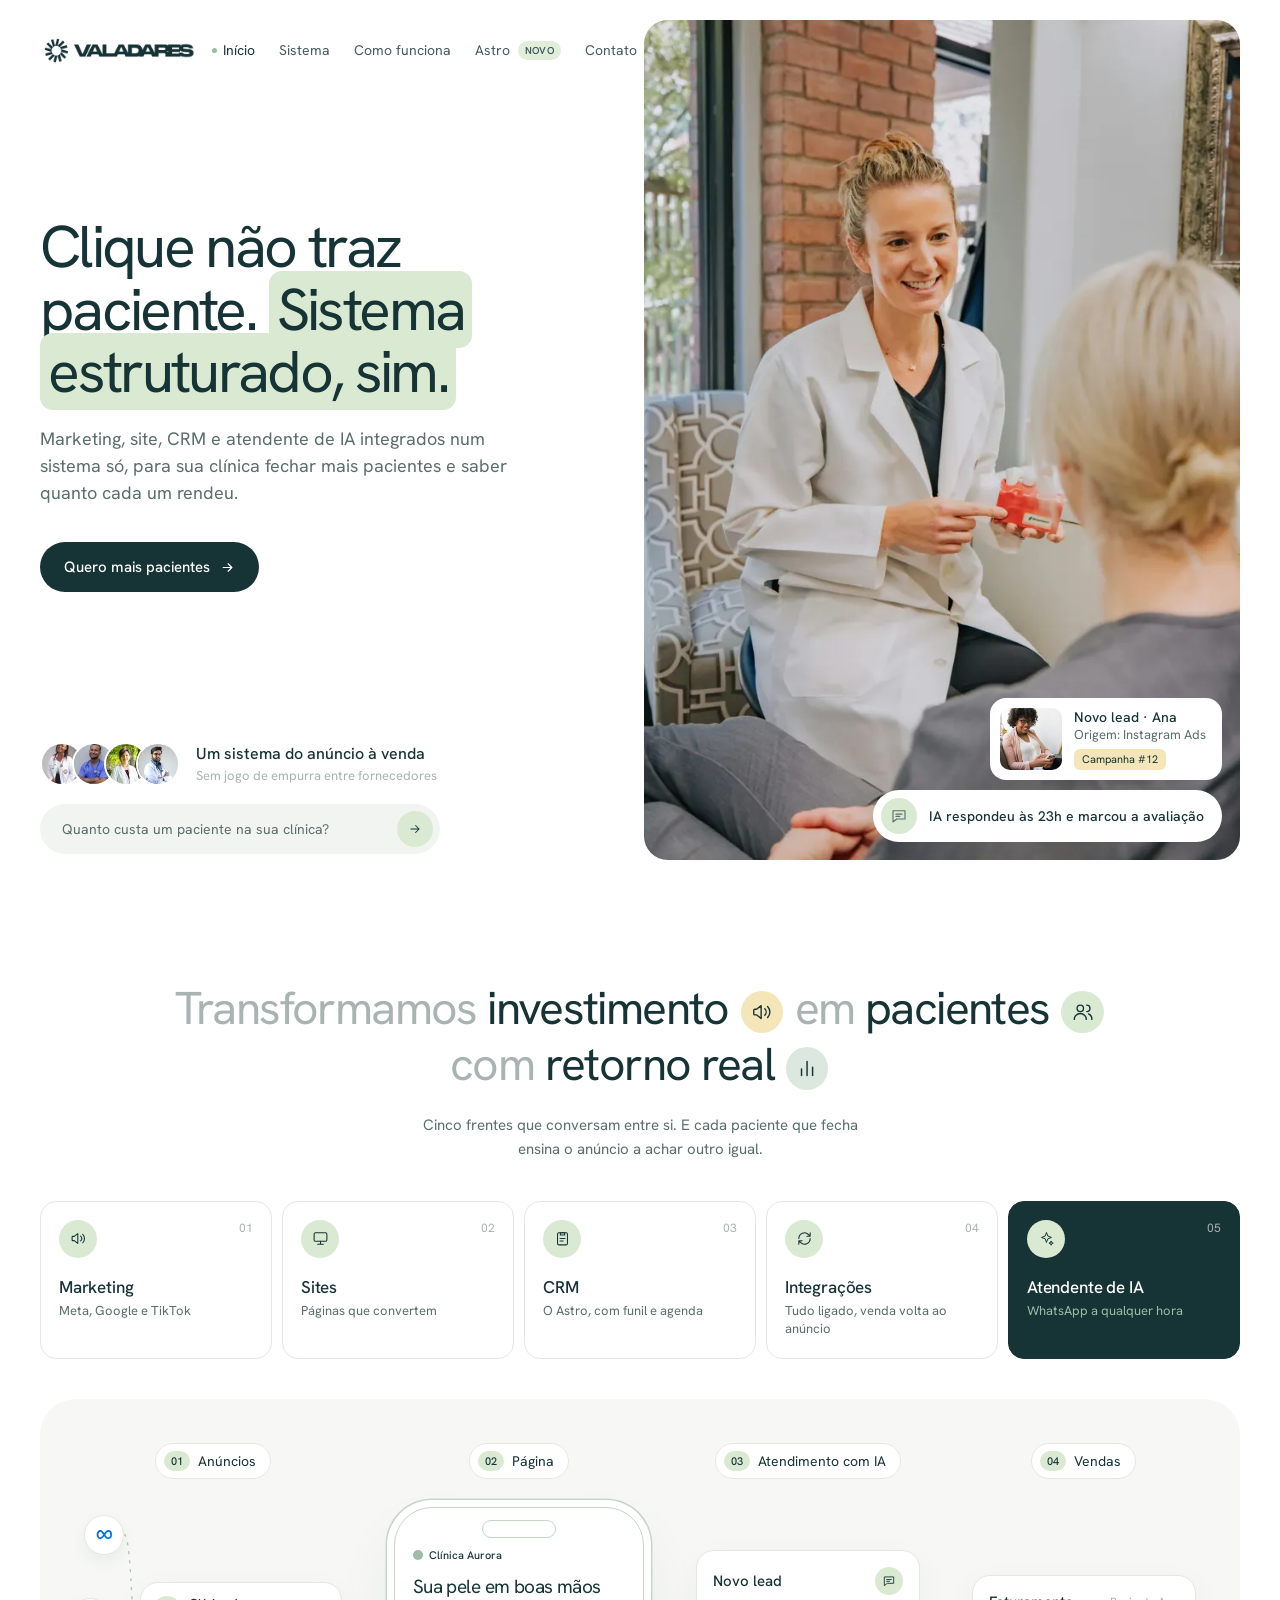
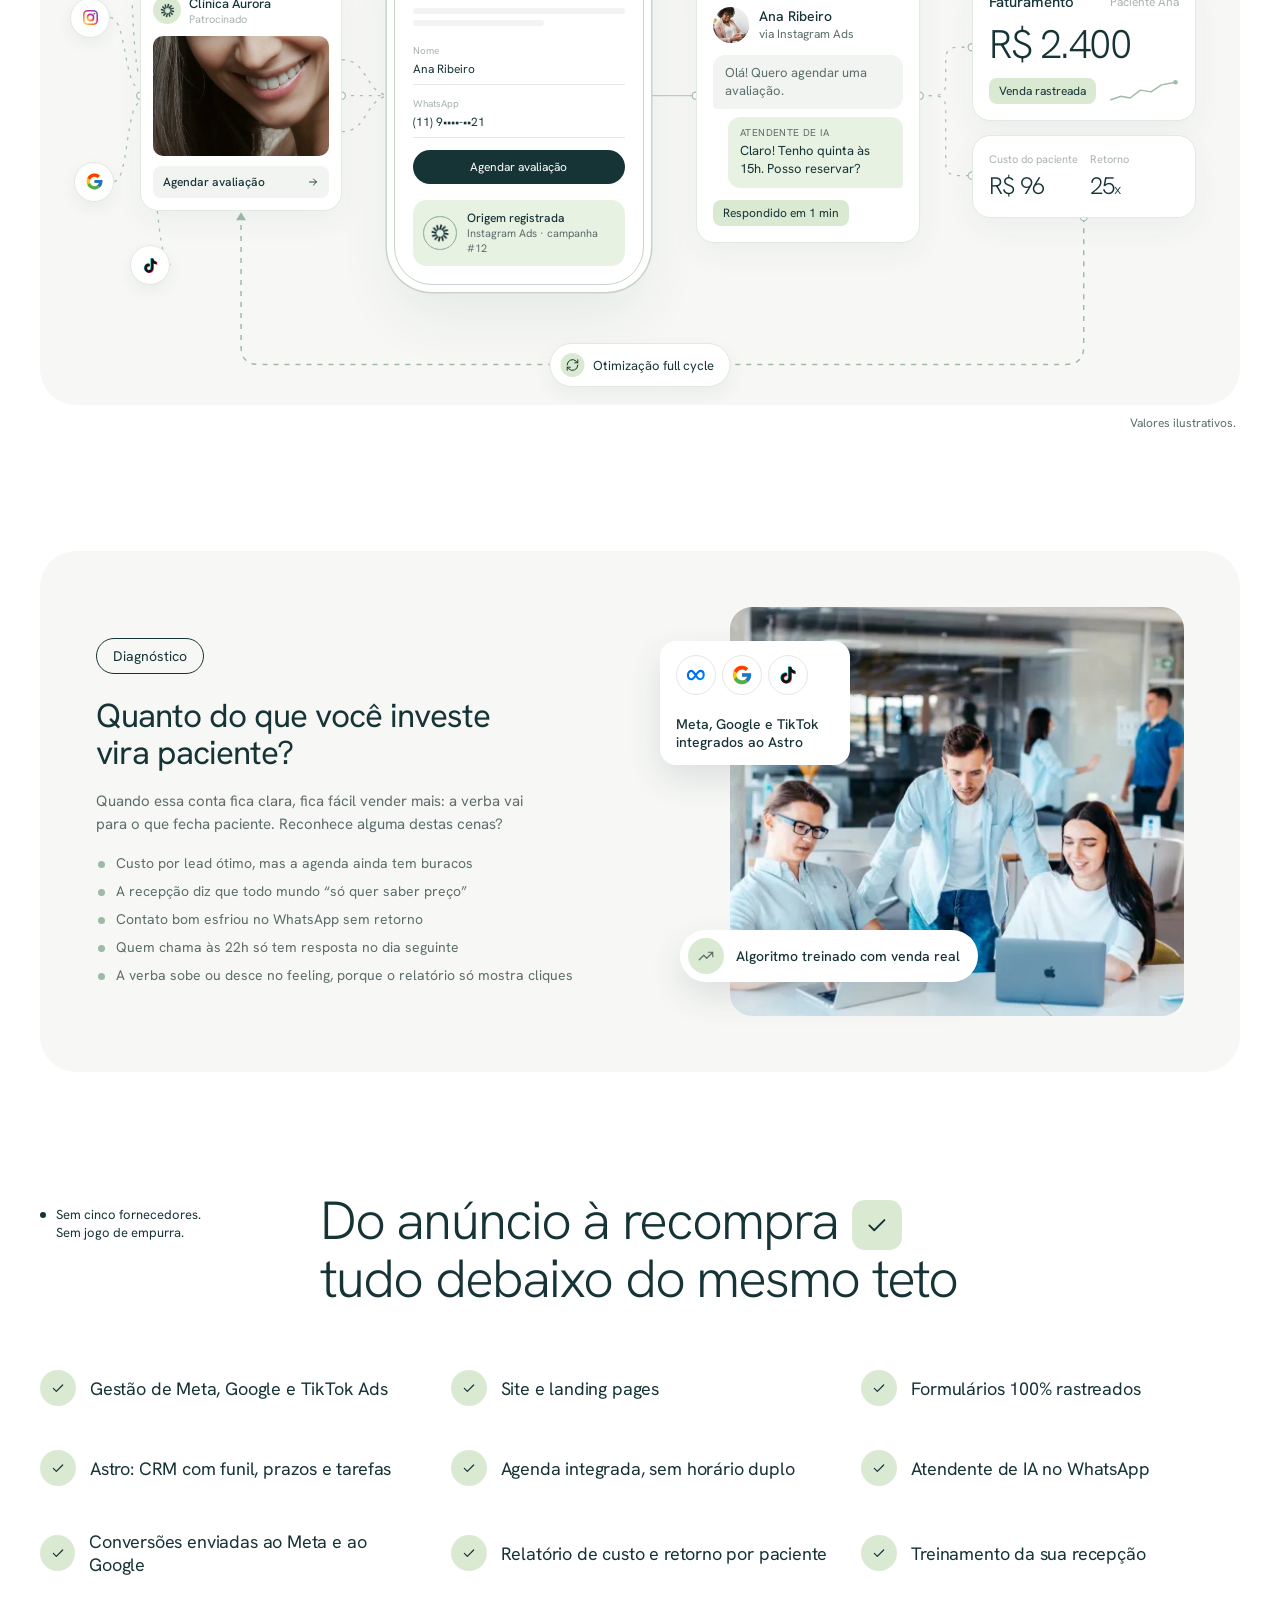
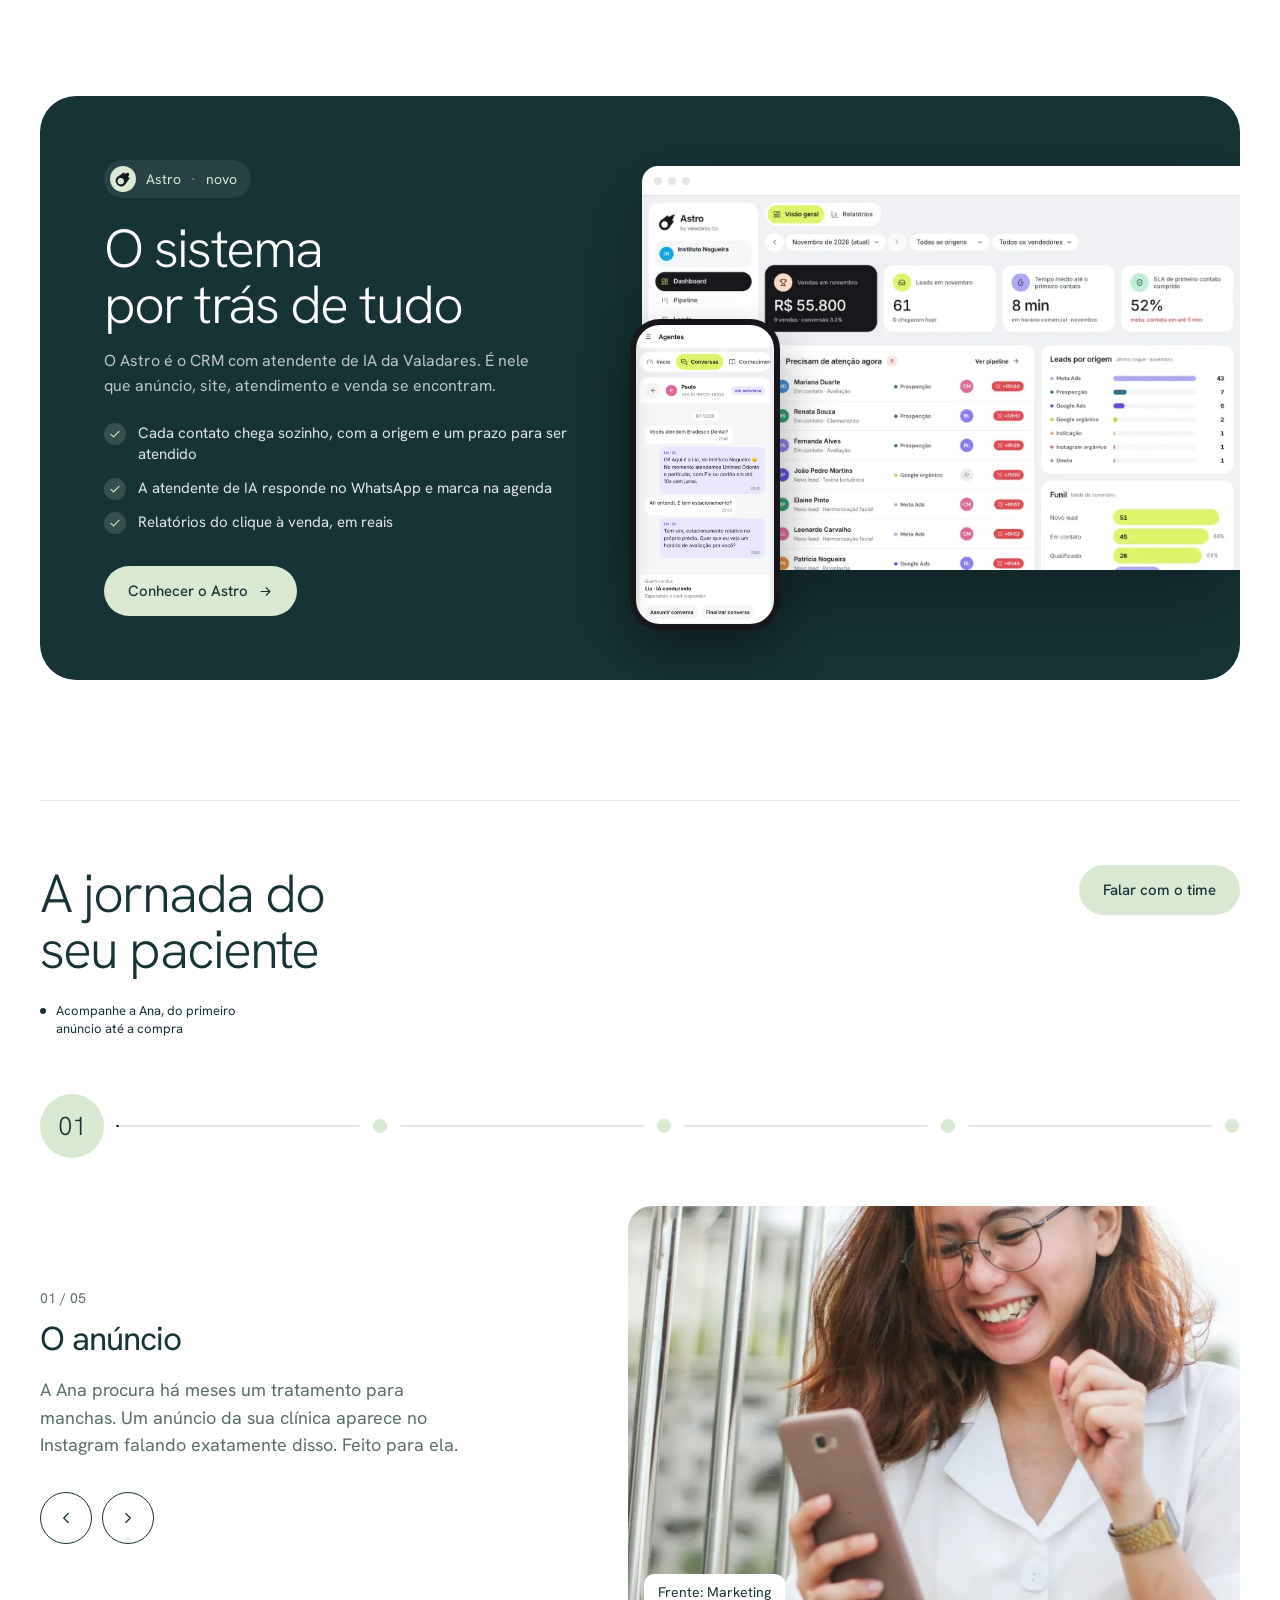
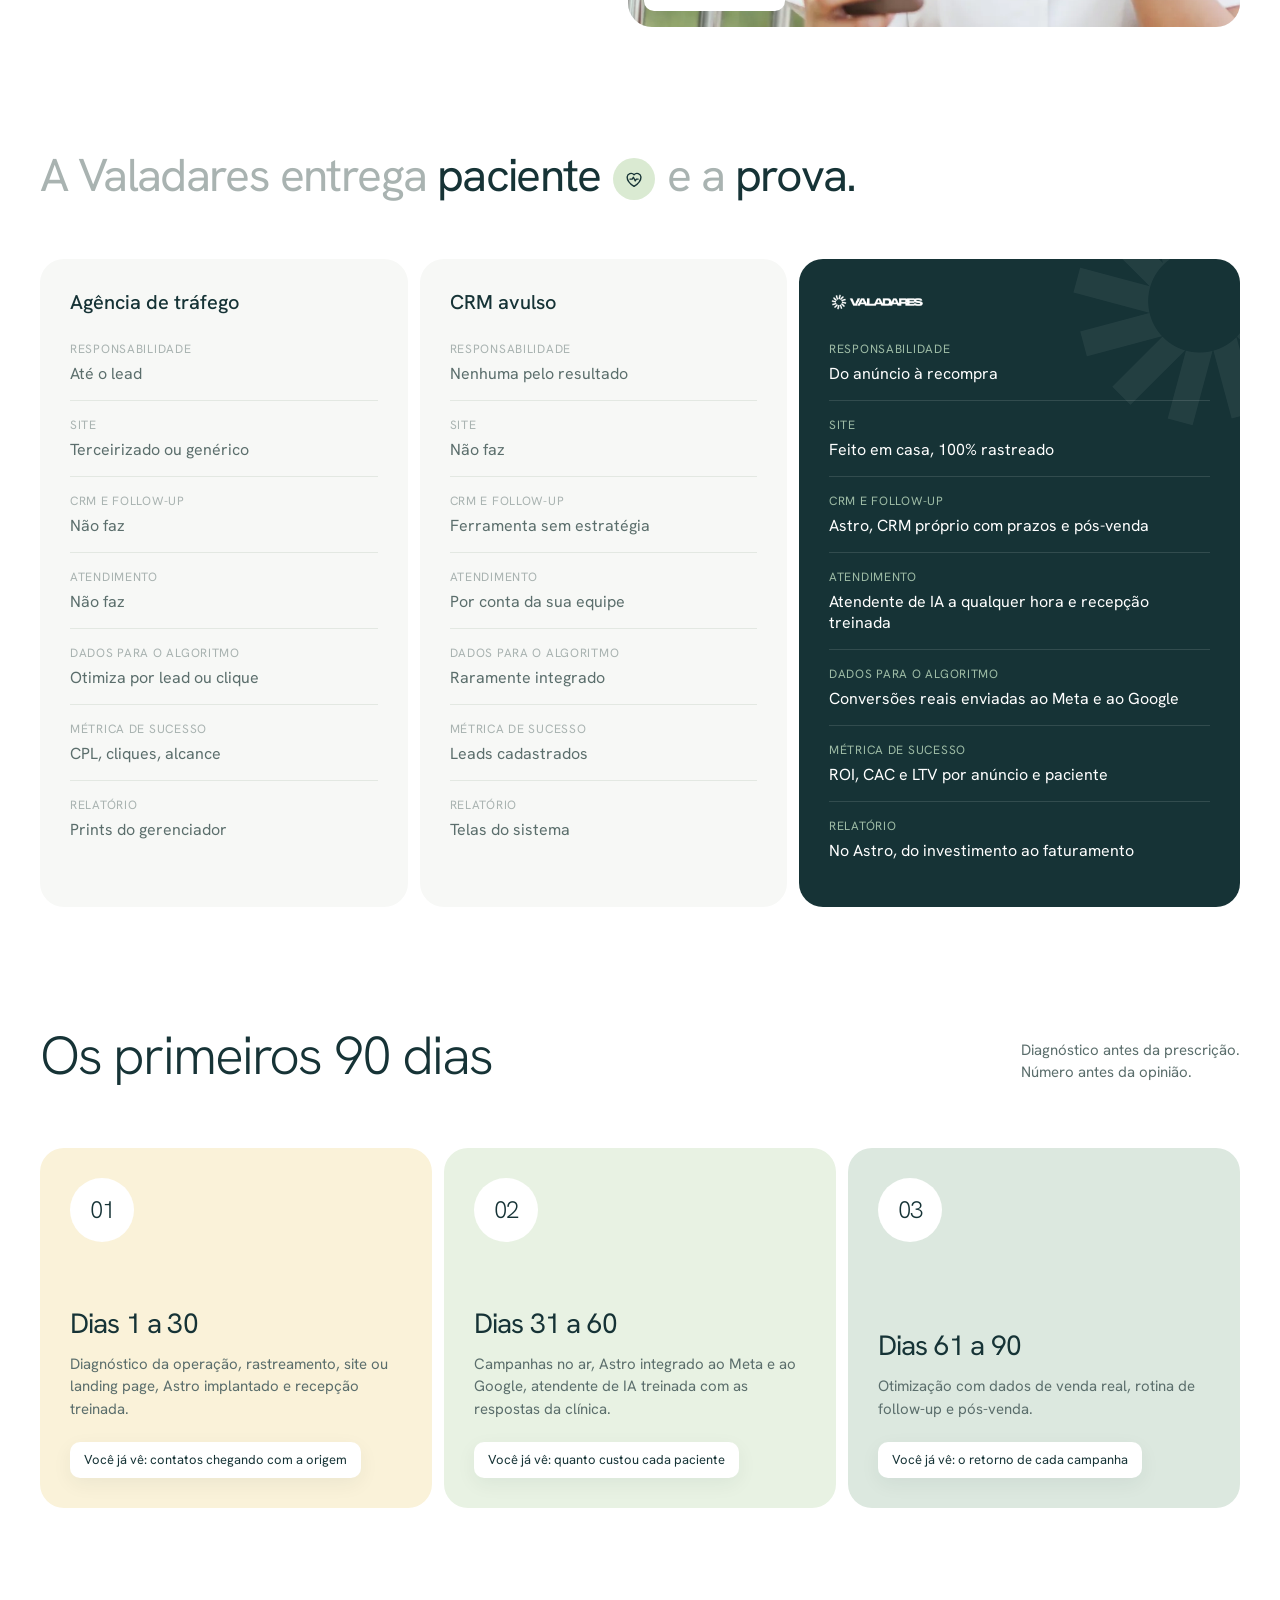
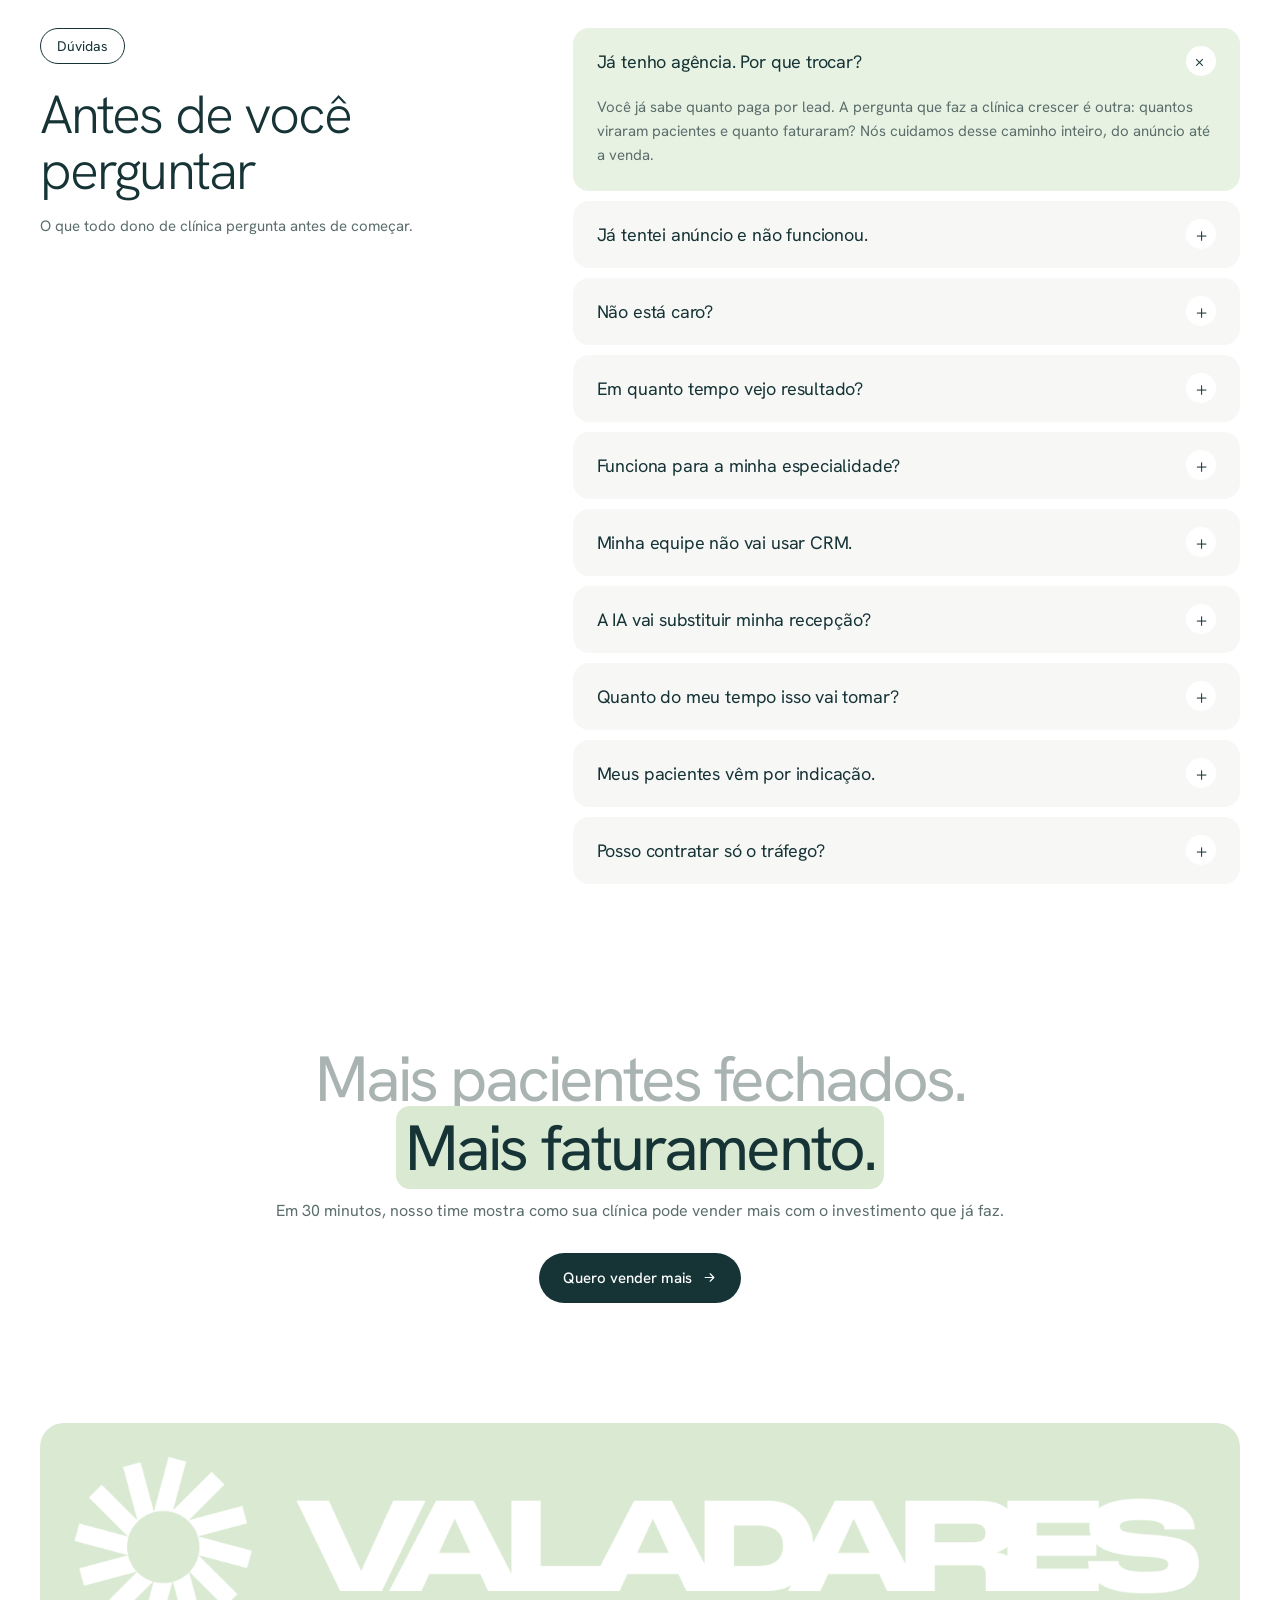
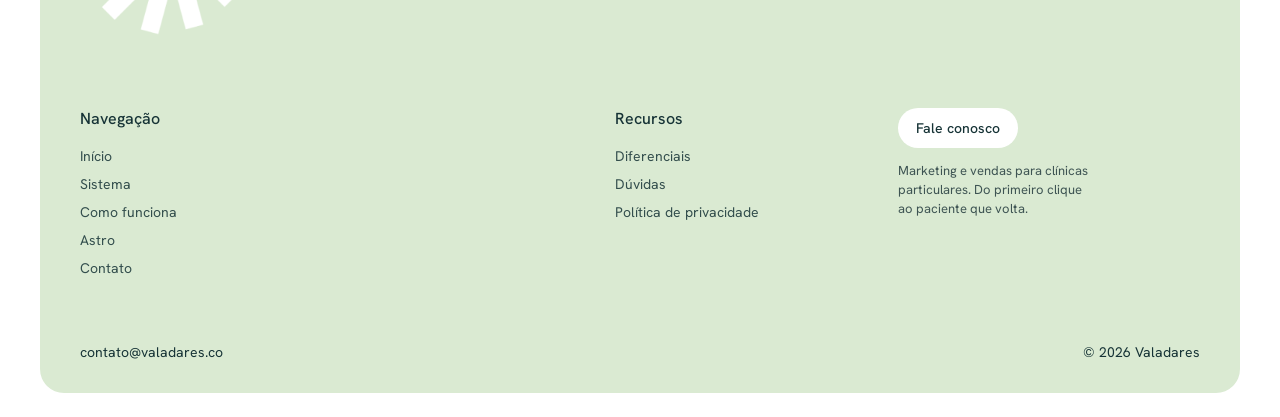
==== commit 2e7bd562: "Hero da Home com foto de consulta e um só CTA - Foto nova (Unsplash) em WebP 1200/700 px; versões da" ====
--- a/index.html
+++ b/index.html
@@ -12,7 +12,7 @@
   <meta property="og:site_name" content="Valadares">
   <meta property="og:title" content="Valadares | Clique não traz paciente. Sistema estruturado, sim.">
   <meta property="og:description" content="Marketing, site, CRM e atendente de IA integrados, para sua clínica fechar mais pacientes e saber quanto cada um rendeu.">
-  <meta property="og:image" content="https://www.valadares.co/assets/img/og-home.jpg">
+  <meta property="og:image" content="https://www.valadares.co/assets/img/og-home-2.jpg">
   <meta property="og:image:width" content="1200">
   <meta property="og:image:height" content="630">
   <meta property="og:image:alt" content="Clique não traz paciente. Sistema estruturado, sim. Marketing, site, CRM e atendente de IA integrados para clínicas.">
@@ -186,7 +186,7 @@
   <!-- A fonte carrega sem travar a página: o texto aparece na hora e troca quando ela chega. -->
   <link rel="preload" as="style" href="https://fonts.googleapis.com/css2?family=Hanken+Grotesk:wght@300;400;500;600&display=swap" onload="this.onload=null;this.rel='stylesheet'">
   <noscript><link rel="stylesheet" href="https://fonts.googleapis.com/css2?family=Hanken+Grotesk:wght@300;400;500;600&display=swap"></noscript>
-  <link rel="stylesheet" href="styles.css?v=15">
+  <link rel="stylesheet" href="styles.css?v=16">
 </head>
 <body>
 <noscript><img height="1" width="1" style="display:none" alt=""
@@ -256,8 +256,7 @@
         <h1 class="hero__title reveal">Clique não traz paciente. <mark>Sistema estruturado, sim.</mark></h1>
         <p class="hero__sub reveal">Marketing, site, CRM e atendente de IA integrados num sistema só, para sua clínica fechar mais pacientes e saber quanto cada um rendeu.</p>
         <div class="hero__ctas reveal">
-          <a href="form/" class="btn btn--dark">Quero fechar mais pacientes <svg><use href="#i-arrow"/></svg></a>
-          <a href="#jornada" class="btn btn--mint">Ver como funciona</a>
+          <a href="form/" class="btn btn--dark">Quero mais pacientes <svg><use href="#i-arrow"/></svg></a>
         </div>
       </div>
 
@@ -279,10 +278,7 @@
     </div>
 
     <div class="hero__media">
-      <img src="assets/img/hero-1400.webp" srcset="assets/img/hero-800.webp 800w, assets/img/hero-1400.webp 1400w" sizes="(max-width: 900px) 100vw, 50vw" width="1400" height="787" fetchpriority="high" alt="Médica atendendo em consultório" class="hero__img">
-      <div class="hero__top">
-        <a href="form/" class="btn btn--mint btn--sm">Fale com o time <svg><use href="#i-arrow"/></svg></a>
-      </div>
+      <img src="assets/img/hero-consulta-1200.webp" srcset="assets/img/hero-consulta-700.webp 700w, assets/img/hero-consulta-1200.webp 1200w" sizes="(max-width: 900px) 100vw, 50vw" width="1200" height="1800" fetchpriority="high" alt="Médica conversando com uma paciente no consultório" class="hero__img">
       <div class="hero__cards">
         <div class="mini float-a">
           <img src="assets/img/mulher-celular-240.webp" width="240" height="360" alt="">
--- a/styles.css
+++ b/styles.css
@@ -291,8 +291,7 @@
   background: var(--nevoa);
   min-height: 560px;
 }
-.hero__img { position: absolute; inset: 0; width: 100%; height: 100%; object-fit: cover; object-position: 60% 30%; }
-.hero__top { position: absolute; top: 18px; right: 18px; display: flex; gap: 10px; align-items: center; }
+.hero__img { position: absolute; inset: 0; width: 100%; height: 100%; object-fit: cover; object-position: 40% 35%; }
 .hero__cards {
   position: absolute;
   right: 18px;
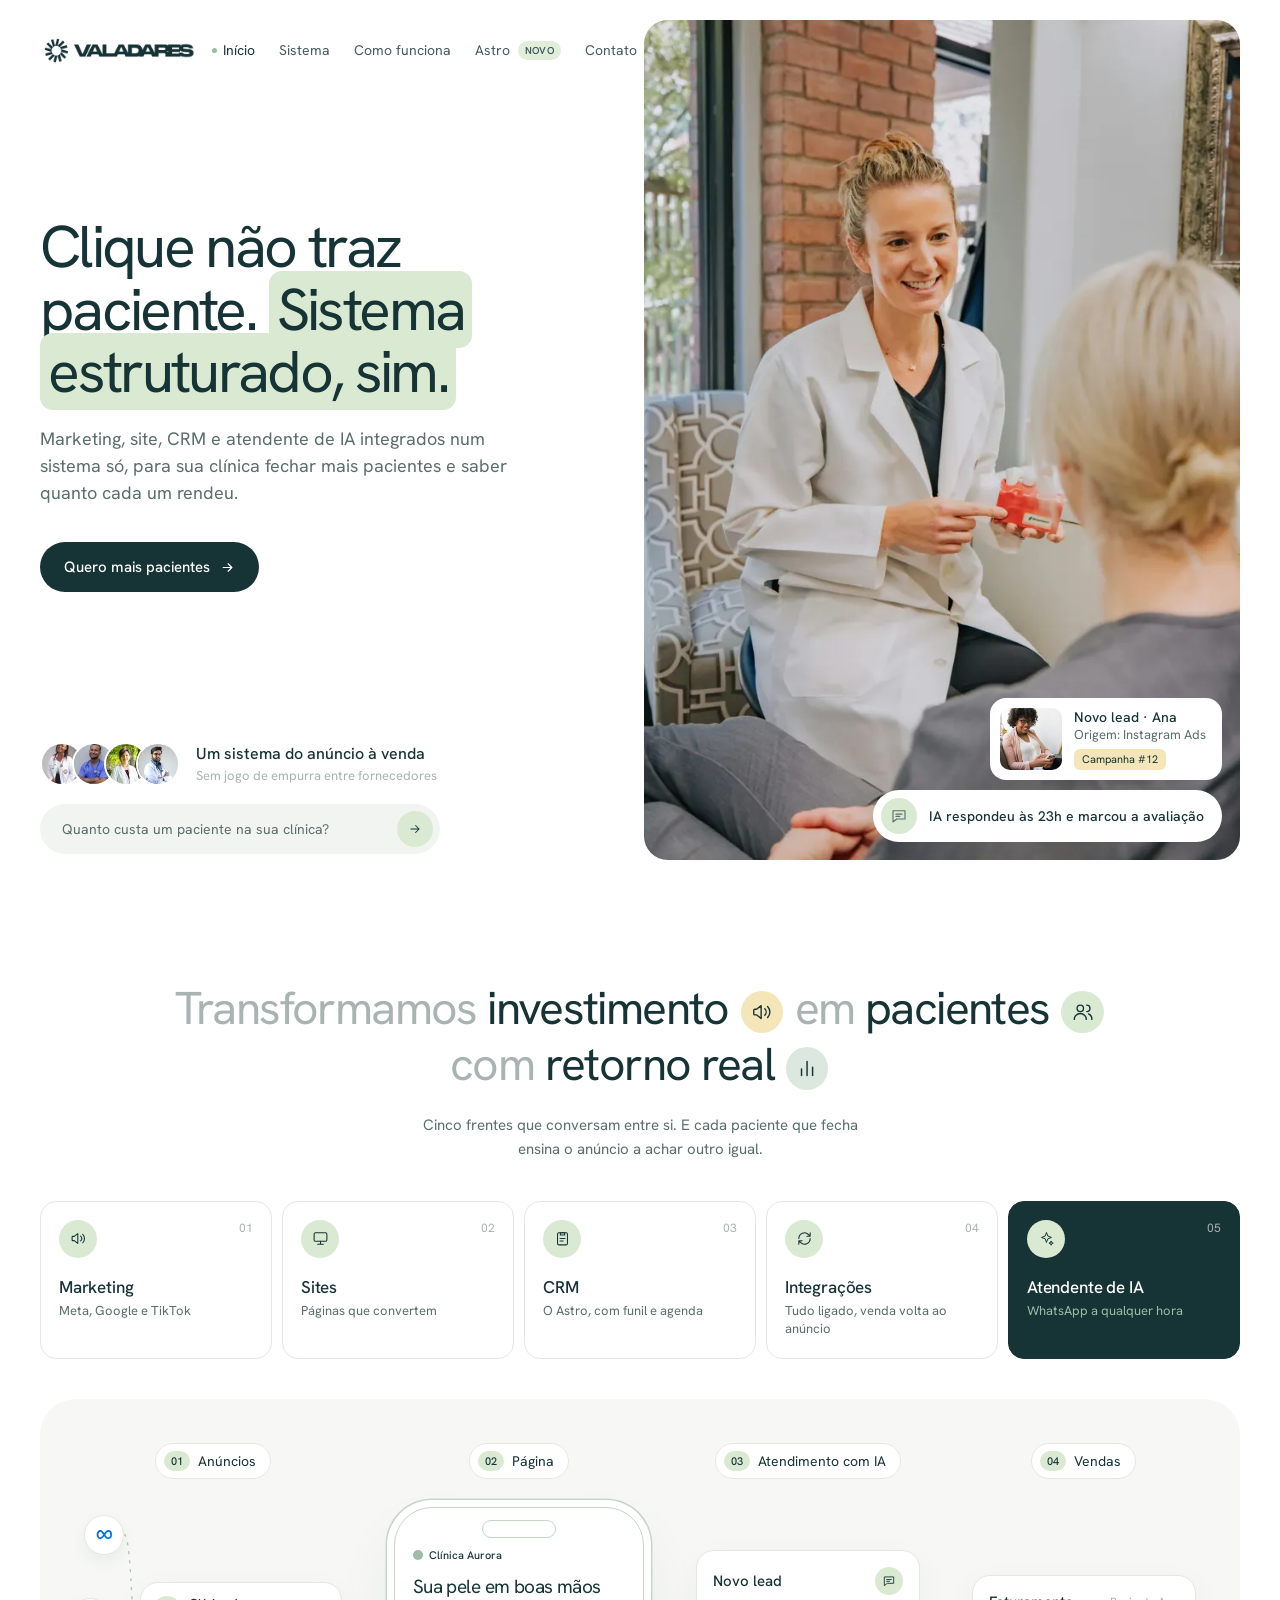
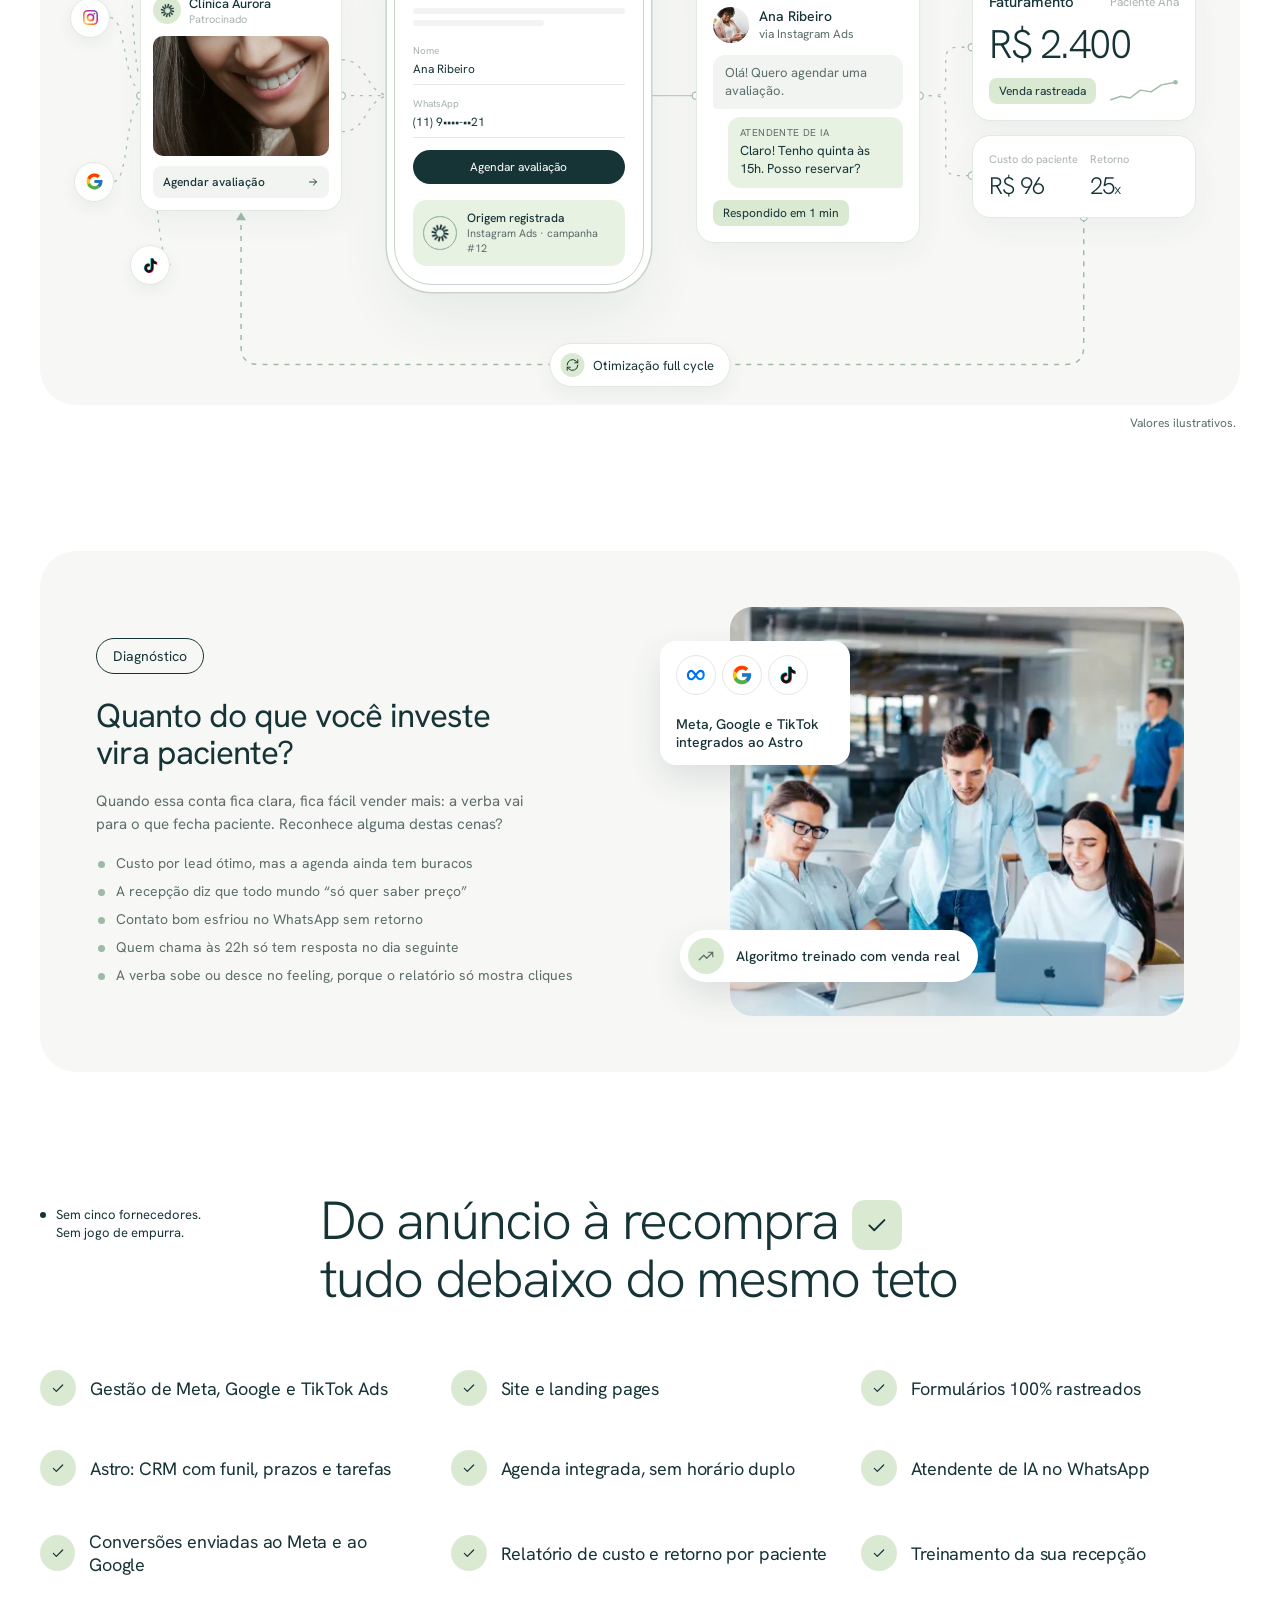
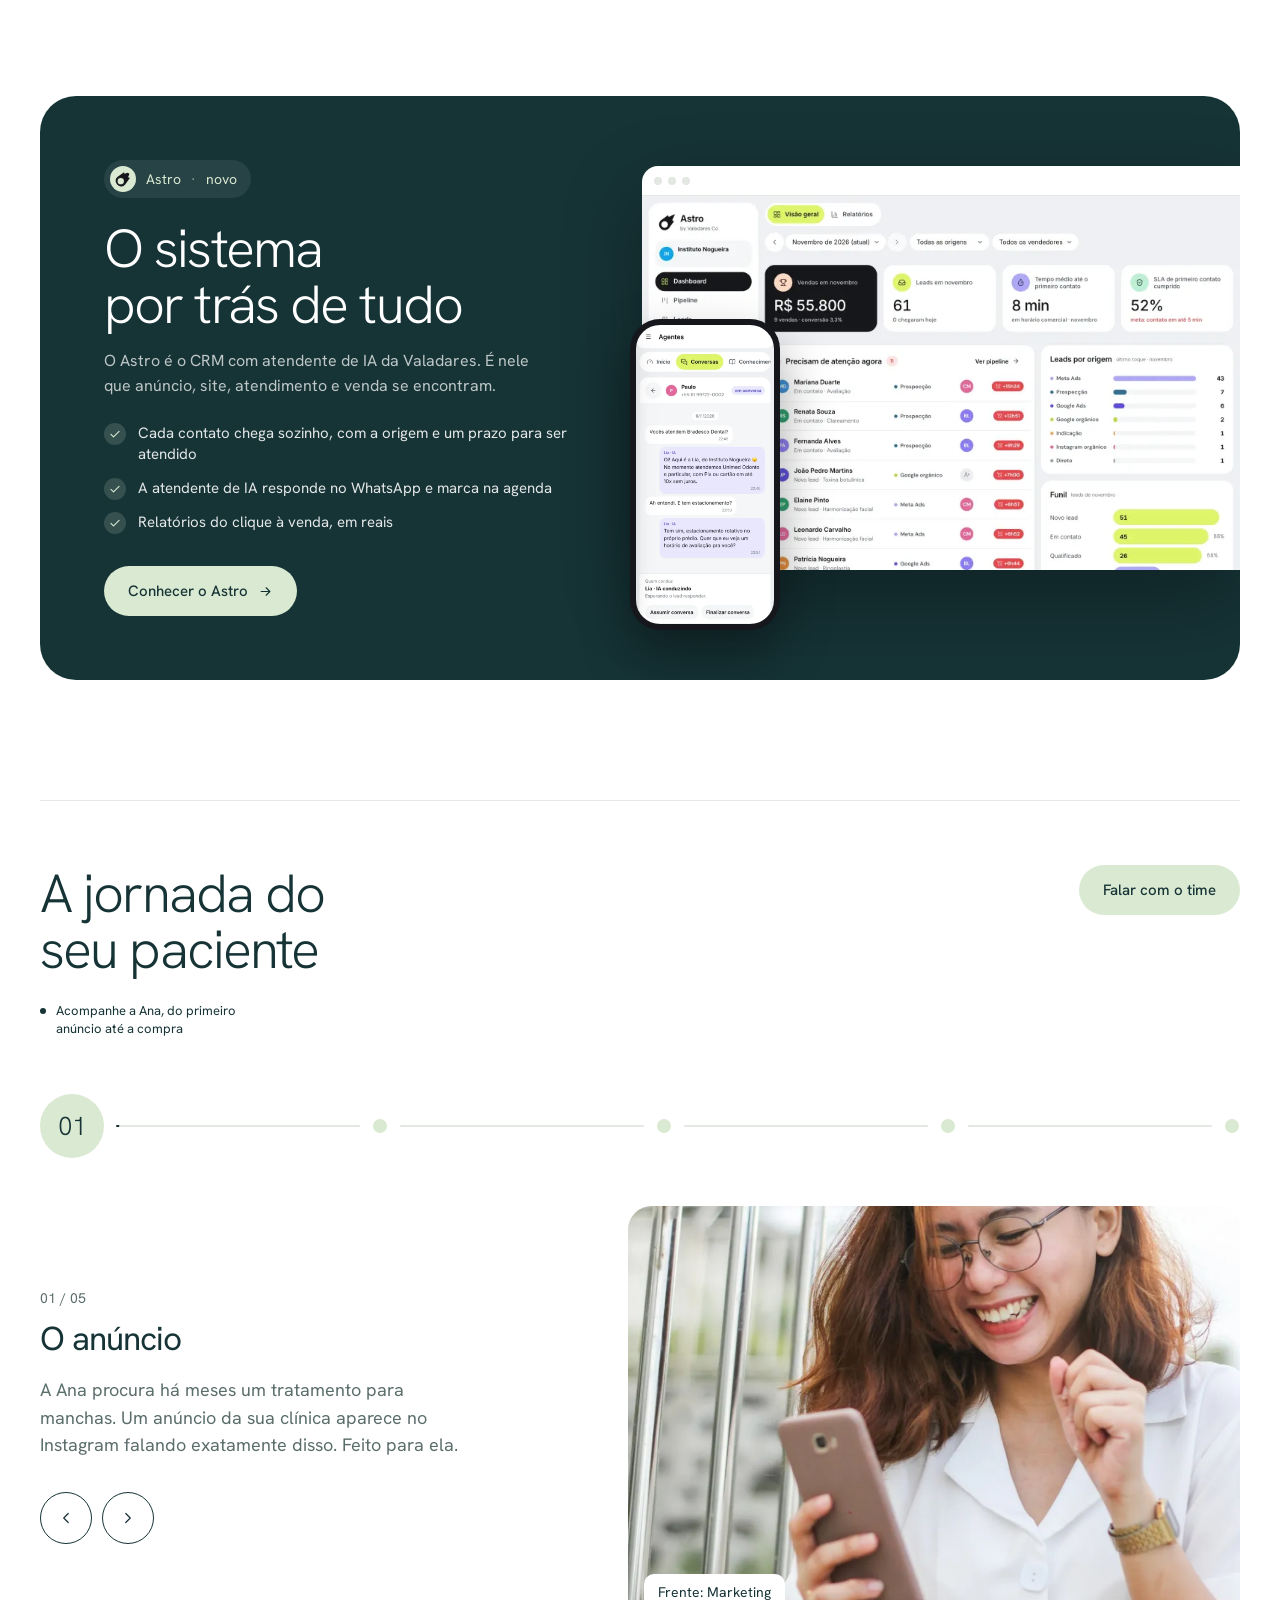
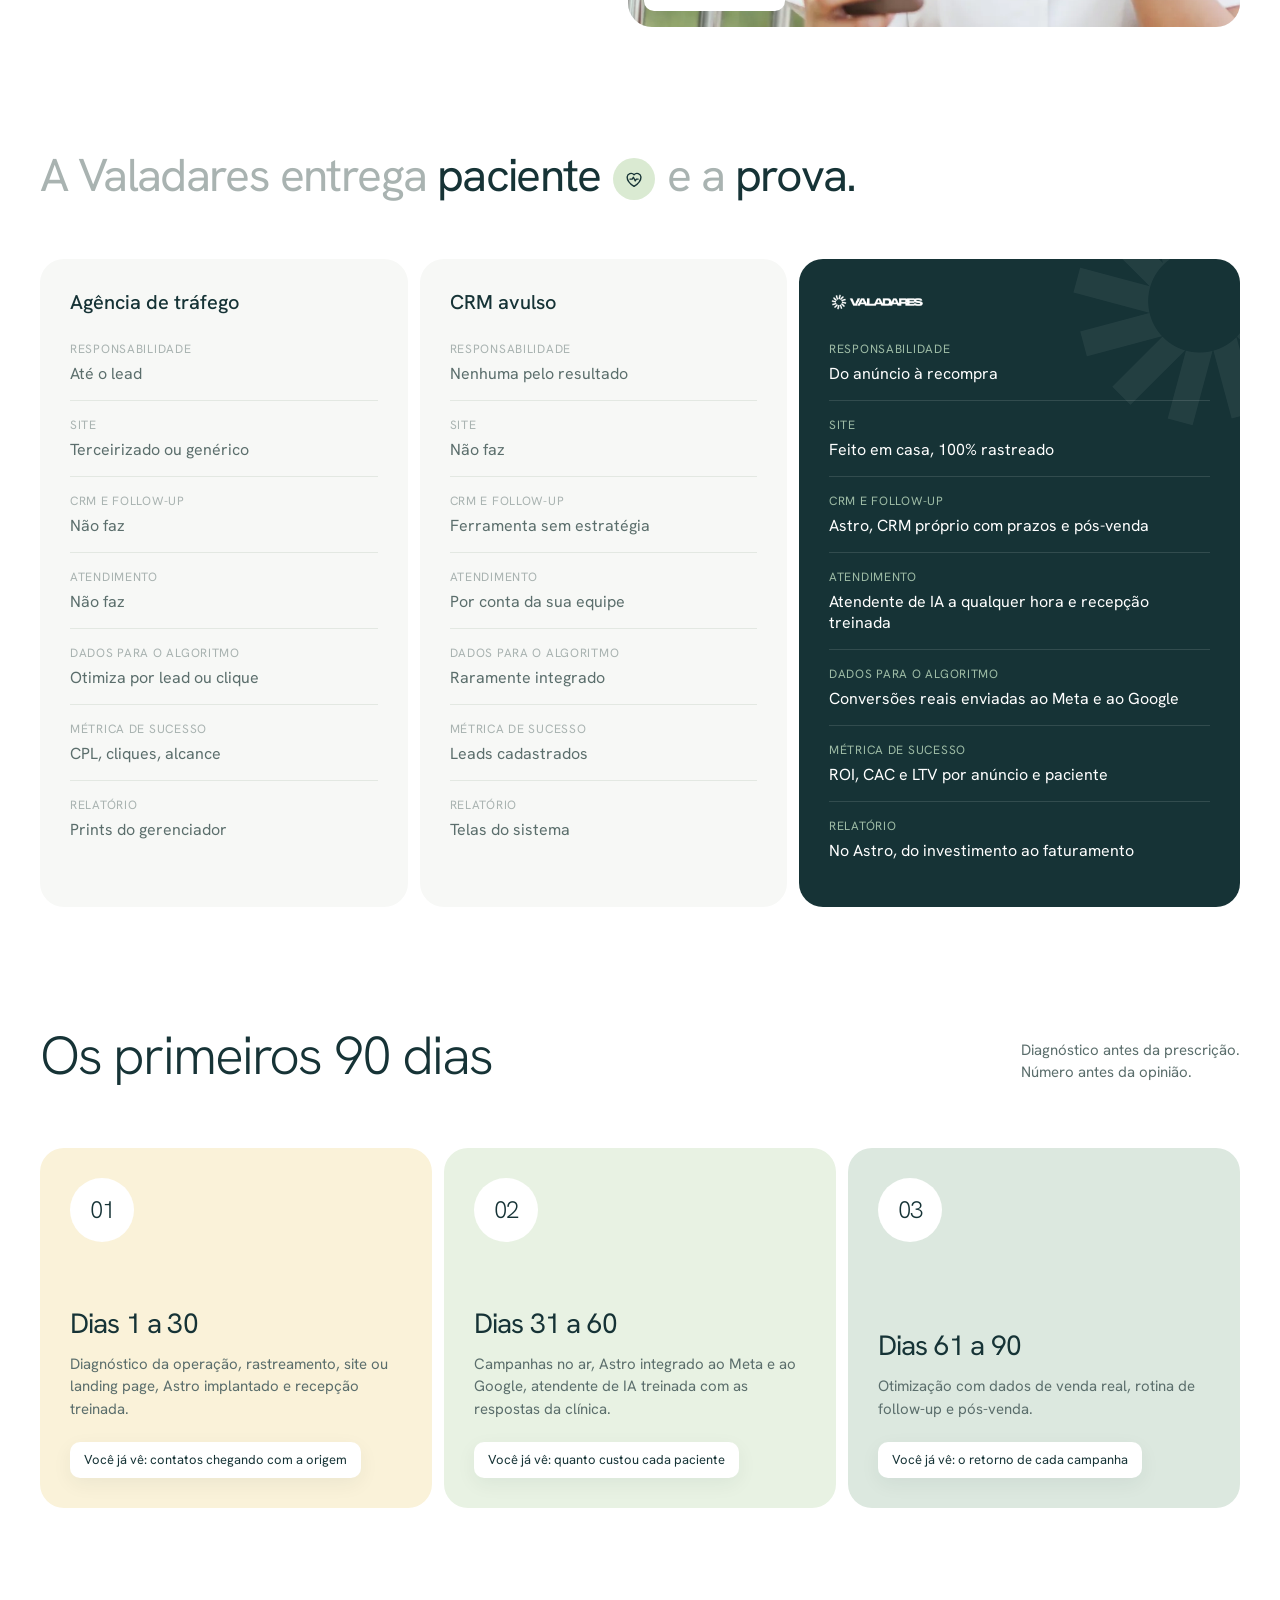
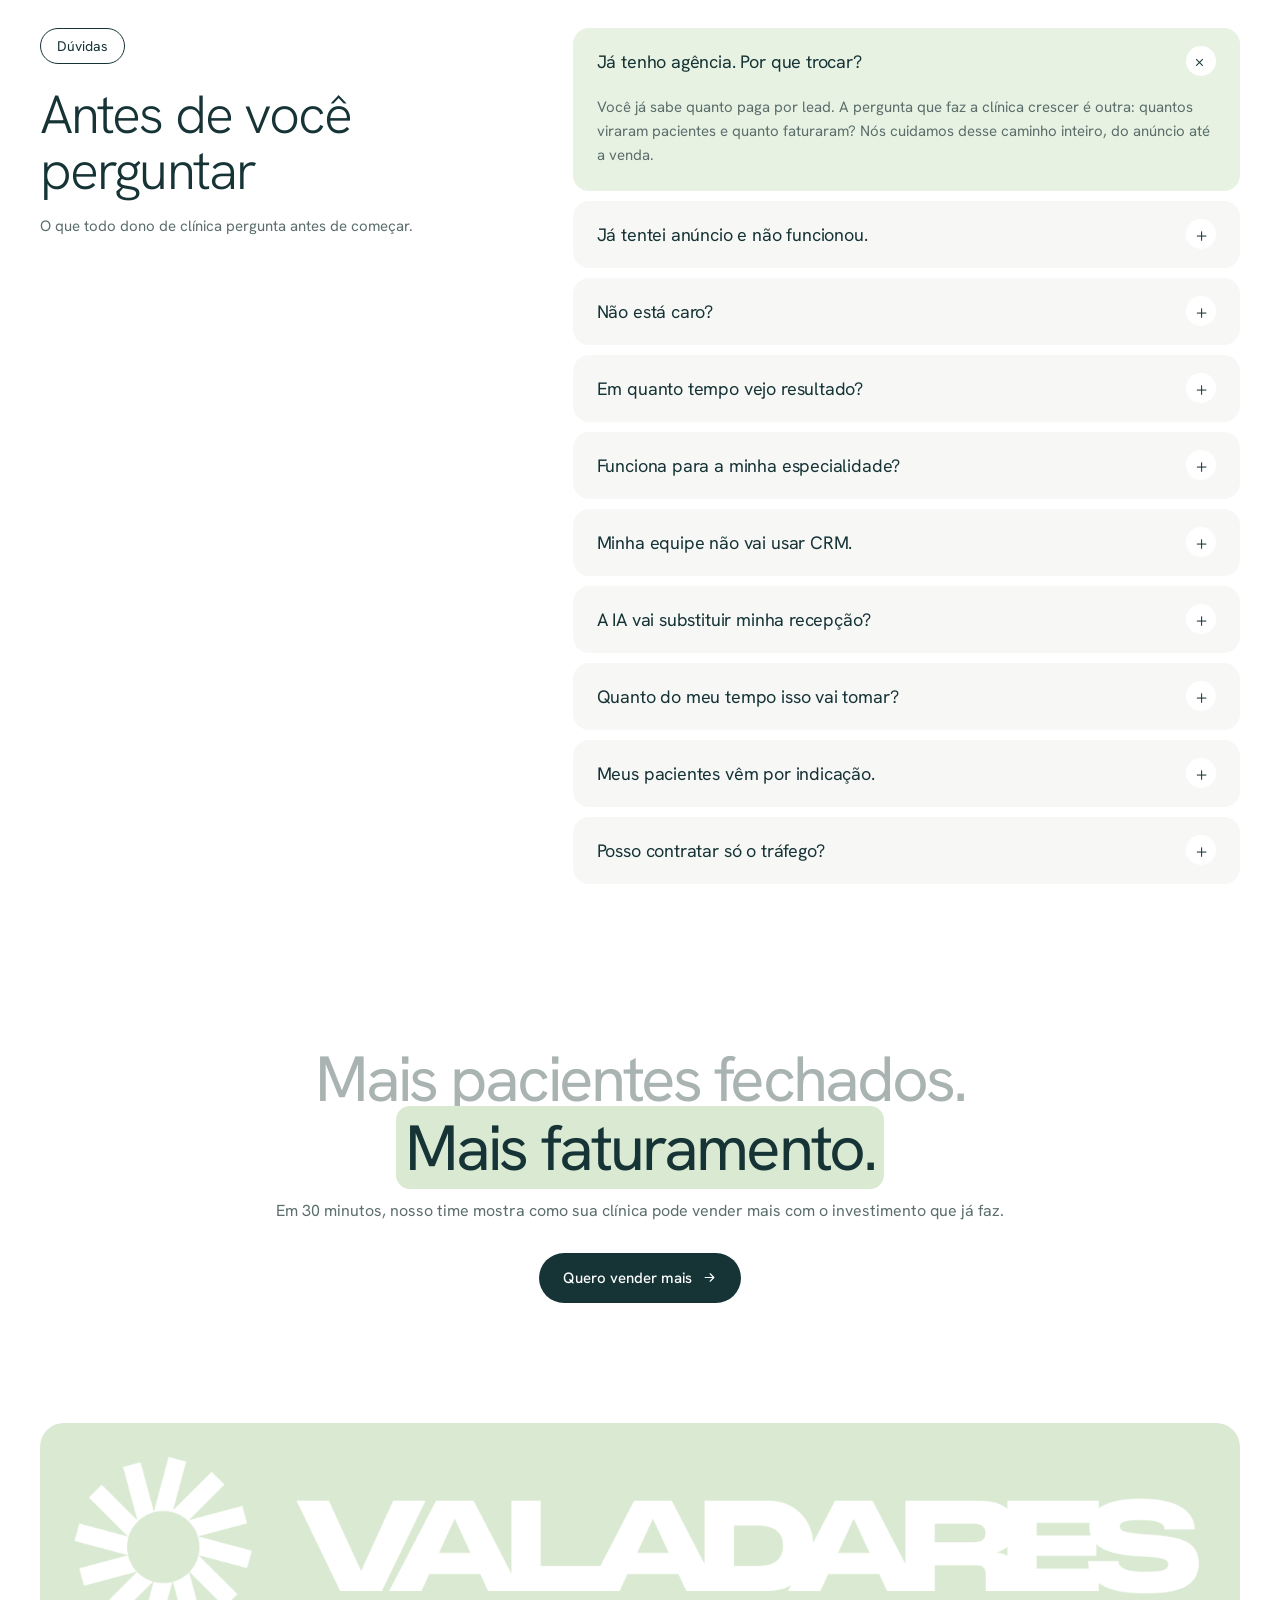
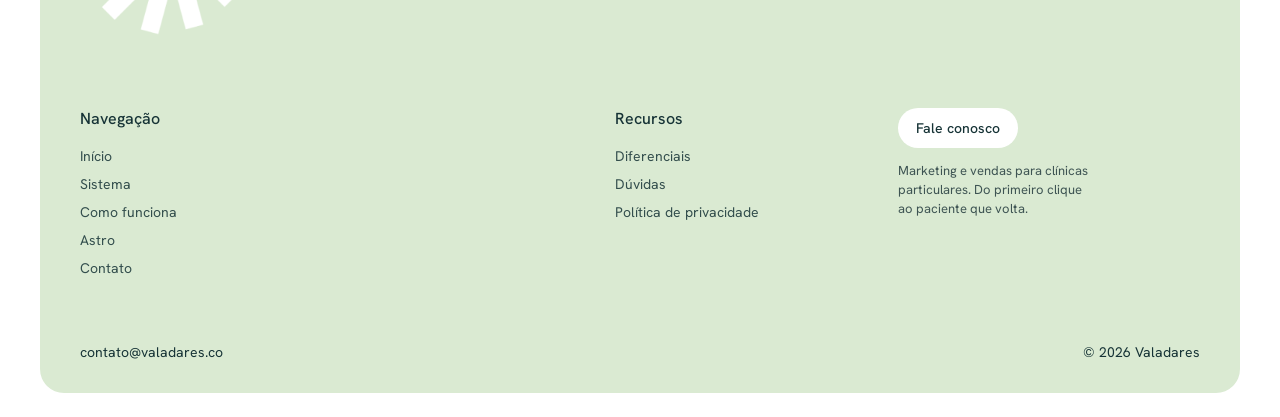
==== commit e4222eb8: "Pixel e GA carregados após a página; prints do /astro mais leves - Meta Pixel e Google Analytics: ch" ====
--- a/index.html
+++ b/index.html
@@ -157,27 +157,36 @@
   <!-- Astro CRM -->
   <script src="https://astro.valadares.co/astro.js" data-source="src_f5cb68f1d1864bdbbae436220d61ed85" async></script>
 
-  <!-- Google tag (gtag.js) -->
-  <script async src="https://www.googletagmanager.com/gtag/js?id=G-8D3XC46DVR"></script>
+  <!-- Google tag (gtag.js) e Meta Pixel -->
+  <!-- As chamadas entram na fila na hora; os scripts só baixam depois que a página abre
+       (ou na primeira interação), para não disputar banda com o conteúdo do topo. -->
   <script>
     window.dataLayer = window.dataLayer || [];
     function gtag(){dataLayer.push(arguments);}
     gtag('js', new Date());
     gtag('config', 'G-8D3XC46DVR');
-  </script>
-
-  <!-- Meta Pixel Code -->
-  <script>
-  !function(f,b,e,v,n,t,s)
-  {if(f.fbq)return;n=f.fbq=function(){n.callMethod?
-  n.callMethod.apply(n,arguments):n.queue.push(arguments)};
-  if(!f._fbq)f._fbq=n;n.push=n;n.loaded=!0;n.version='2.0';
-  n.queue=[];t=b.createElement(e);t.async=!0;
-  t.src=v;s=b.getElementsByTagName(e)[0];
-  s.parentNode.insertBefore(t,s)}(window, document,'script',
-  'https://connect.facebook.net/en_US/fbevents.js');
-  fbq('init', '1157603070025919');
-  fbq('track', 'PageView');
+
+    !function(f){if(f.fbq)return;var n=f.fbq=function(){n.callMethod?
+    n.callMethod.apply(n,arguments):n.queue.push(arguments)};
+    if(!f._fbq)f._fbq=n;n.push=n;n.loaded=!0;n.version='2.0';n.queue=[];}(window);
+    fbq('init', '1157603070025919');
+    fbq('track', 'PageView');
+
+    (function () {
+      var done = false;
+      function add(src) { var s = document.createElement('script'); s.async = true; s.src = src; document.head.appendChild(s); }
+      function load() {
+        if (done) return;
+        done = true;
+        add('https://www.googletagmanager.com/gtag/js?id=G-8D3XC46DVR');
+        add('https://connect.facebook.net/en_US/fbevents.js');
+      }
+      if (document.readyState === 'complete') setTimeout(load, 0);
+      else window.addEventListener('load', function () { setTimeout(load, 0); });
+      ['pointerdown', 'keydown', 'touchstart', 'scroll'].forEach(function (e) {
+        window.addEventListener(e, load, { once: true, passive: true });
+      });
+    })();
   </script>
   <!-- End Meta Pixel Code -->
 
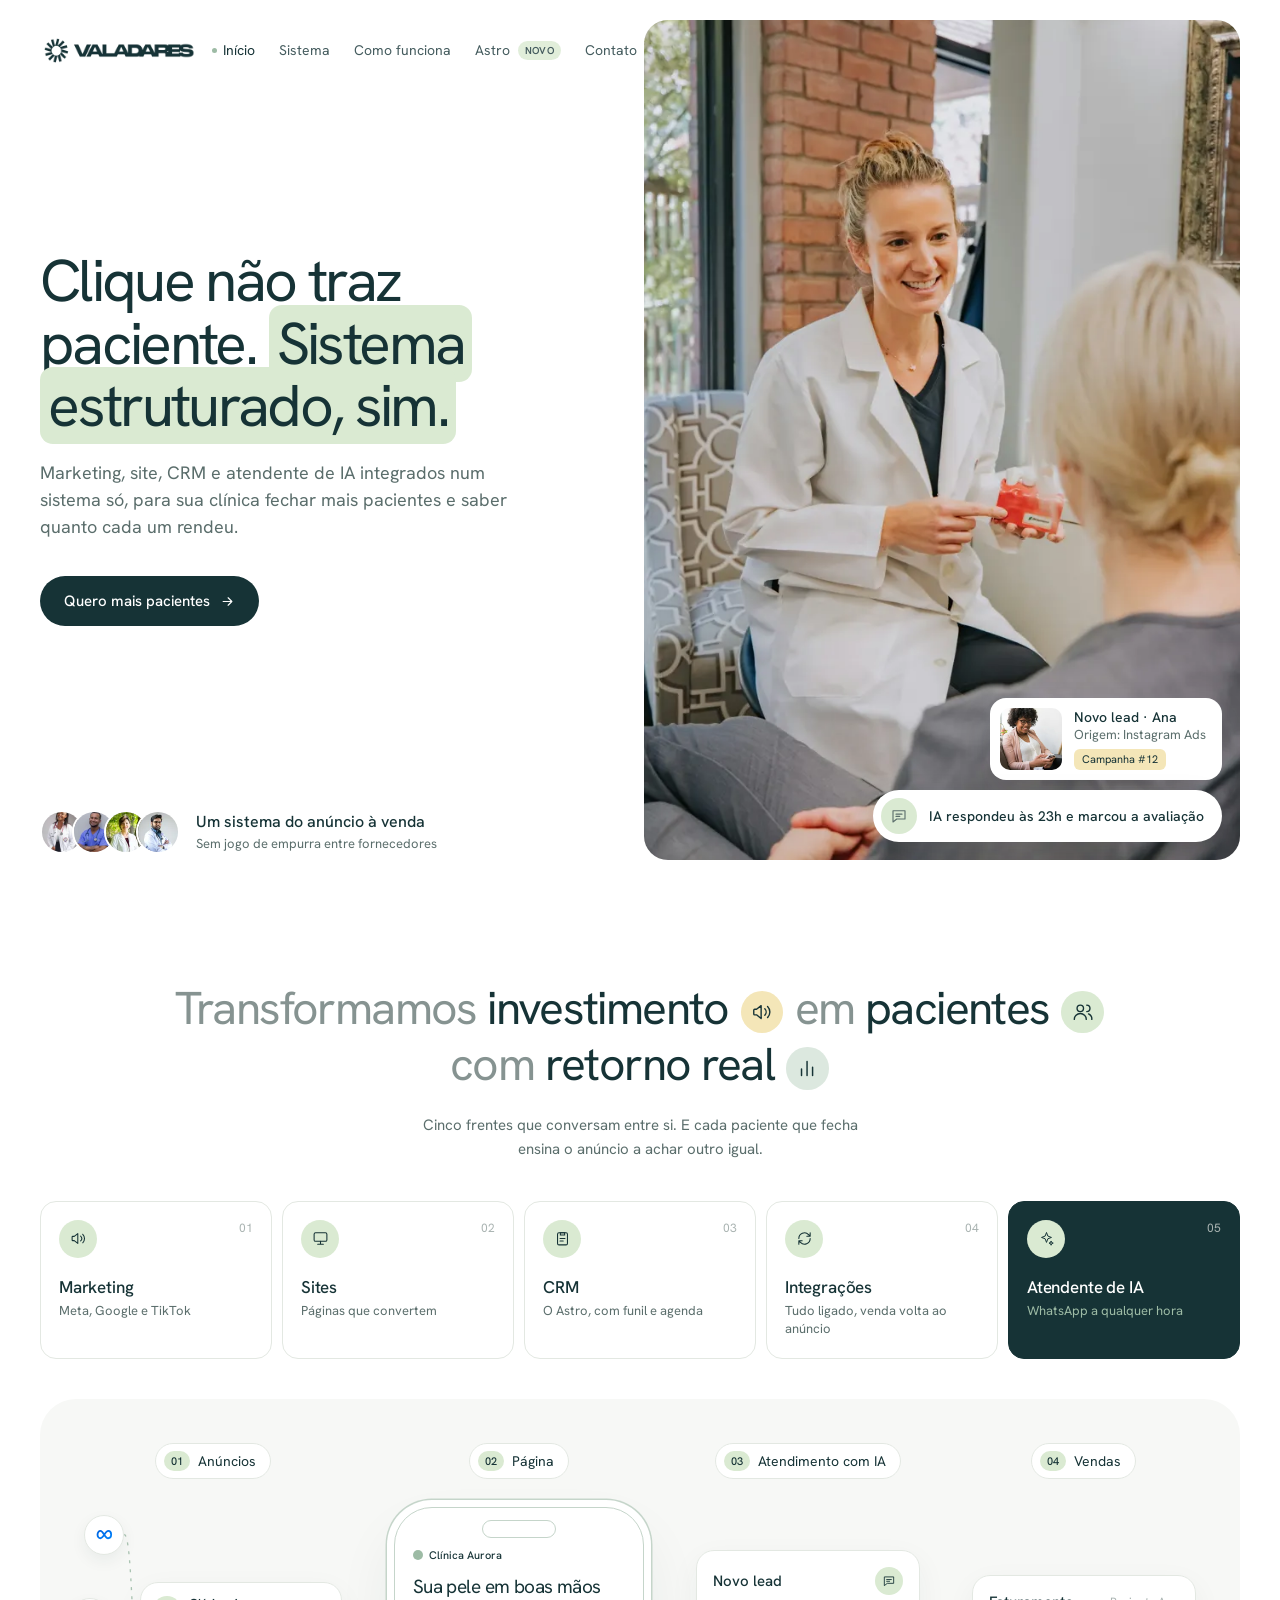
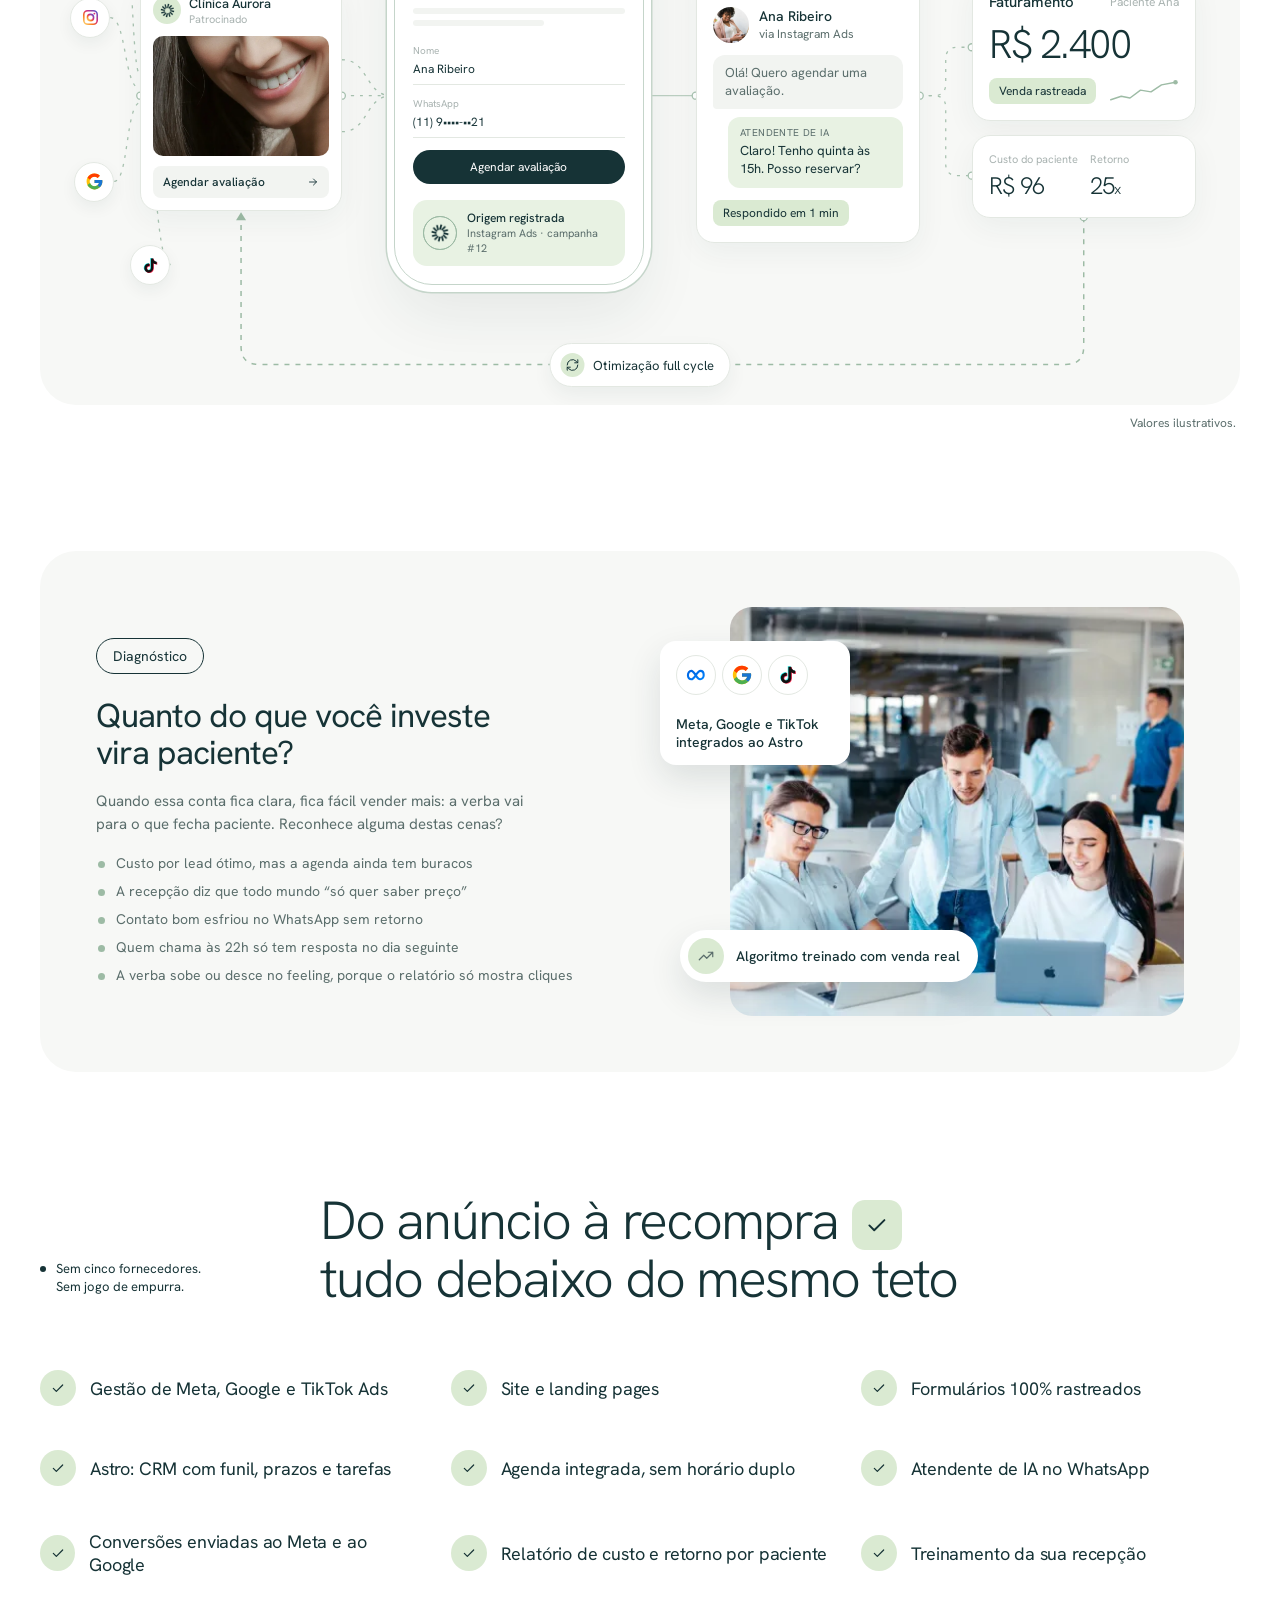
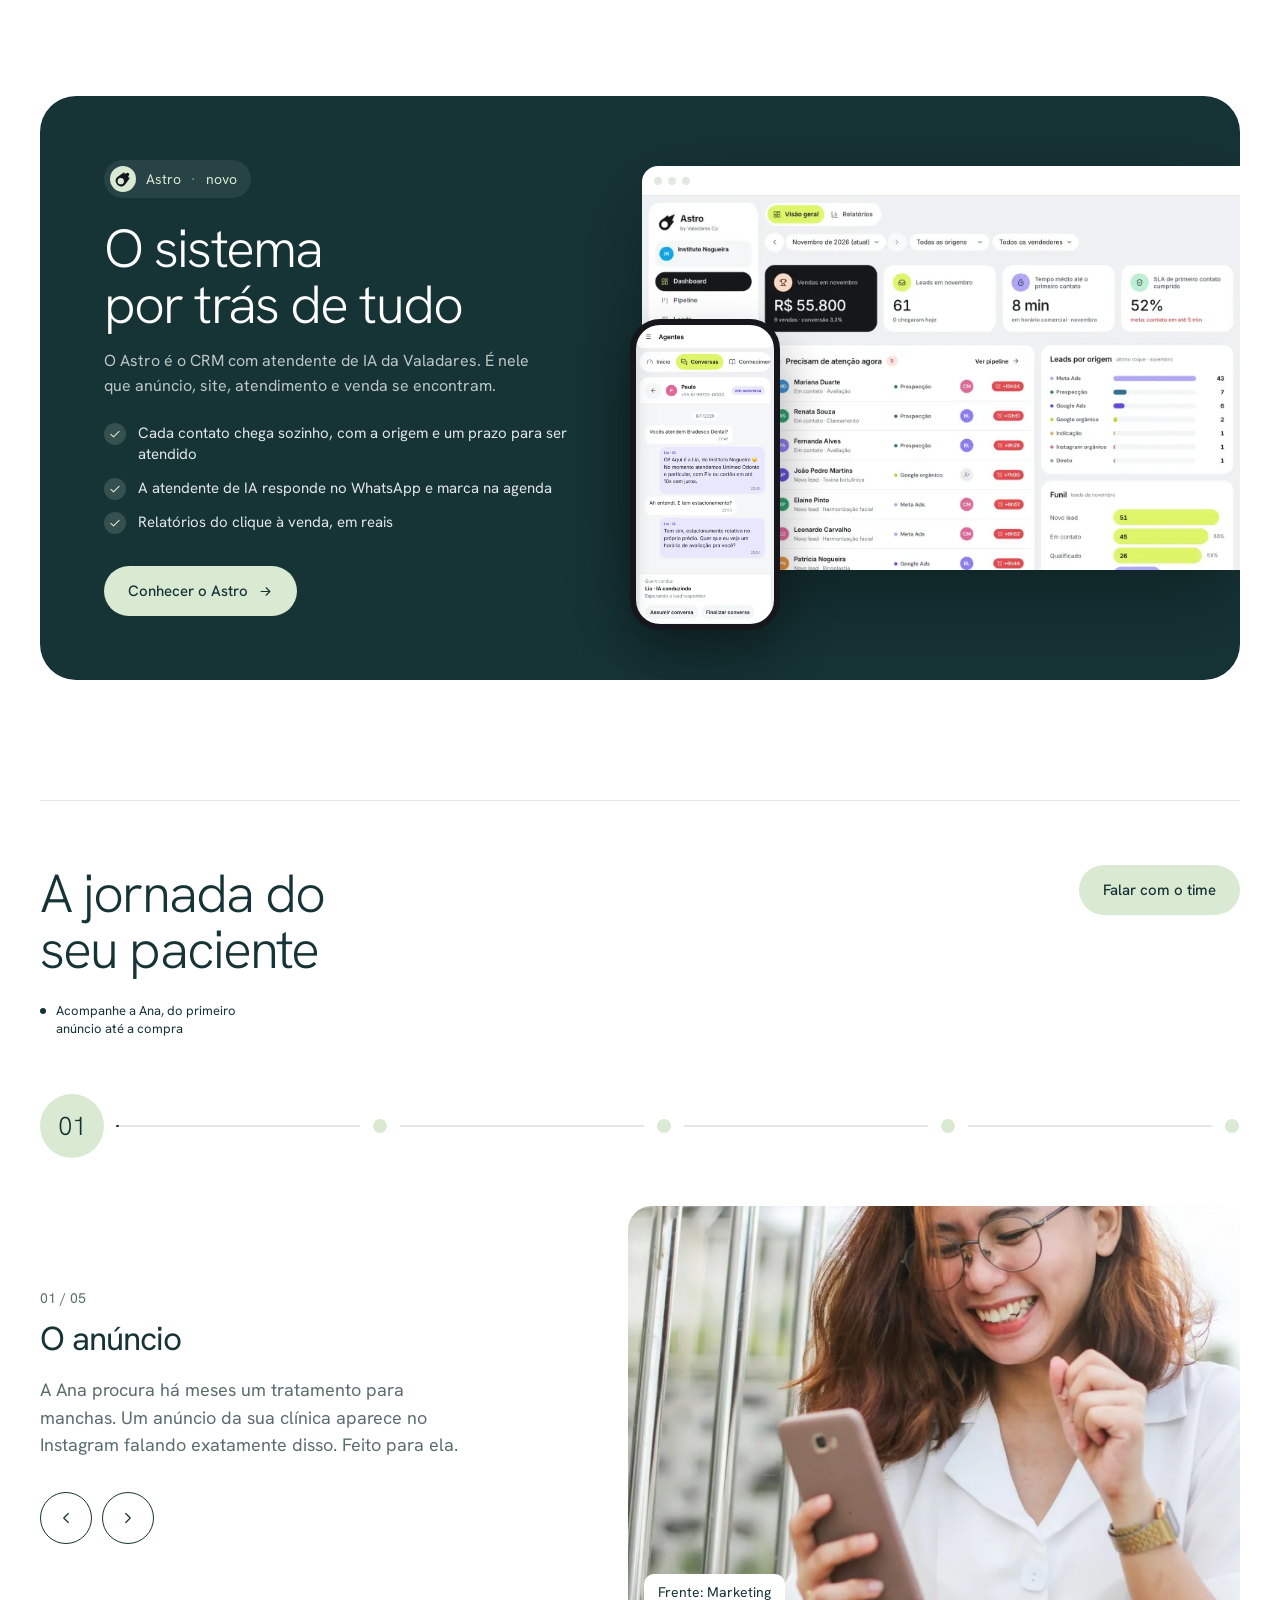
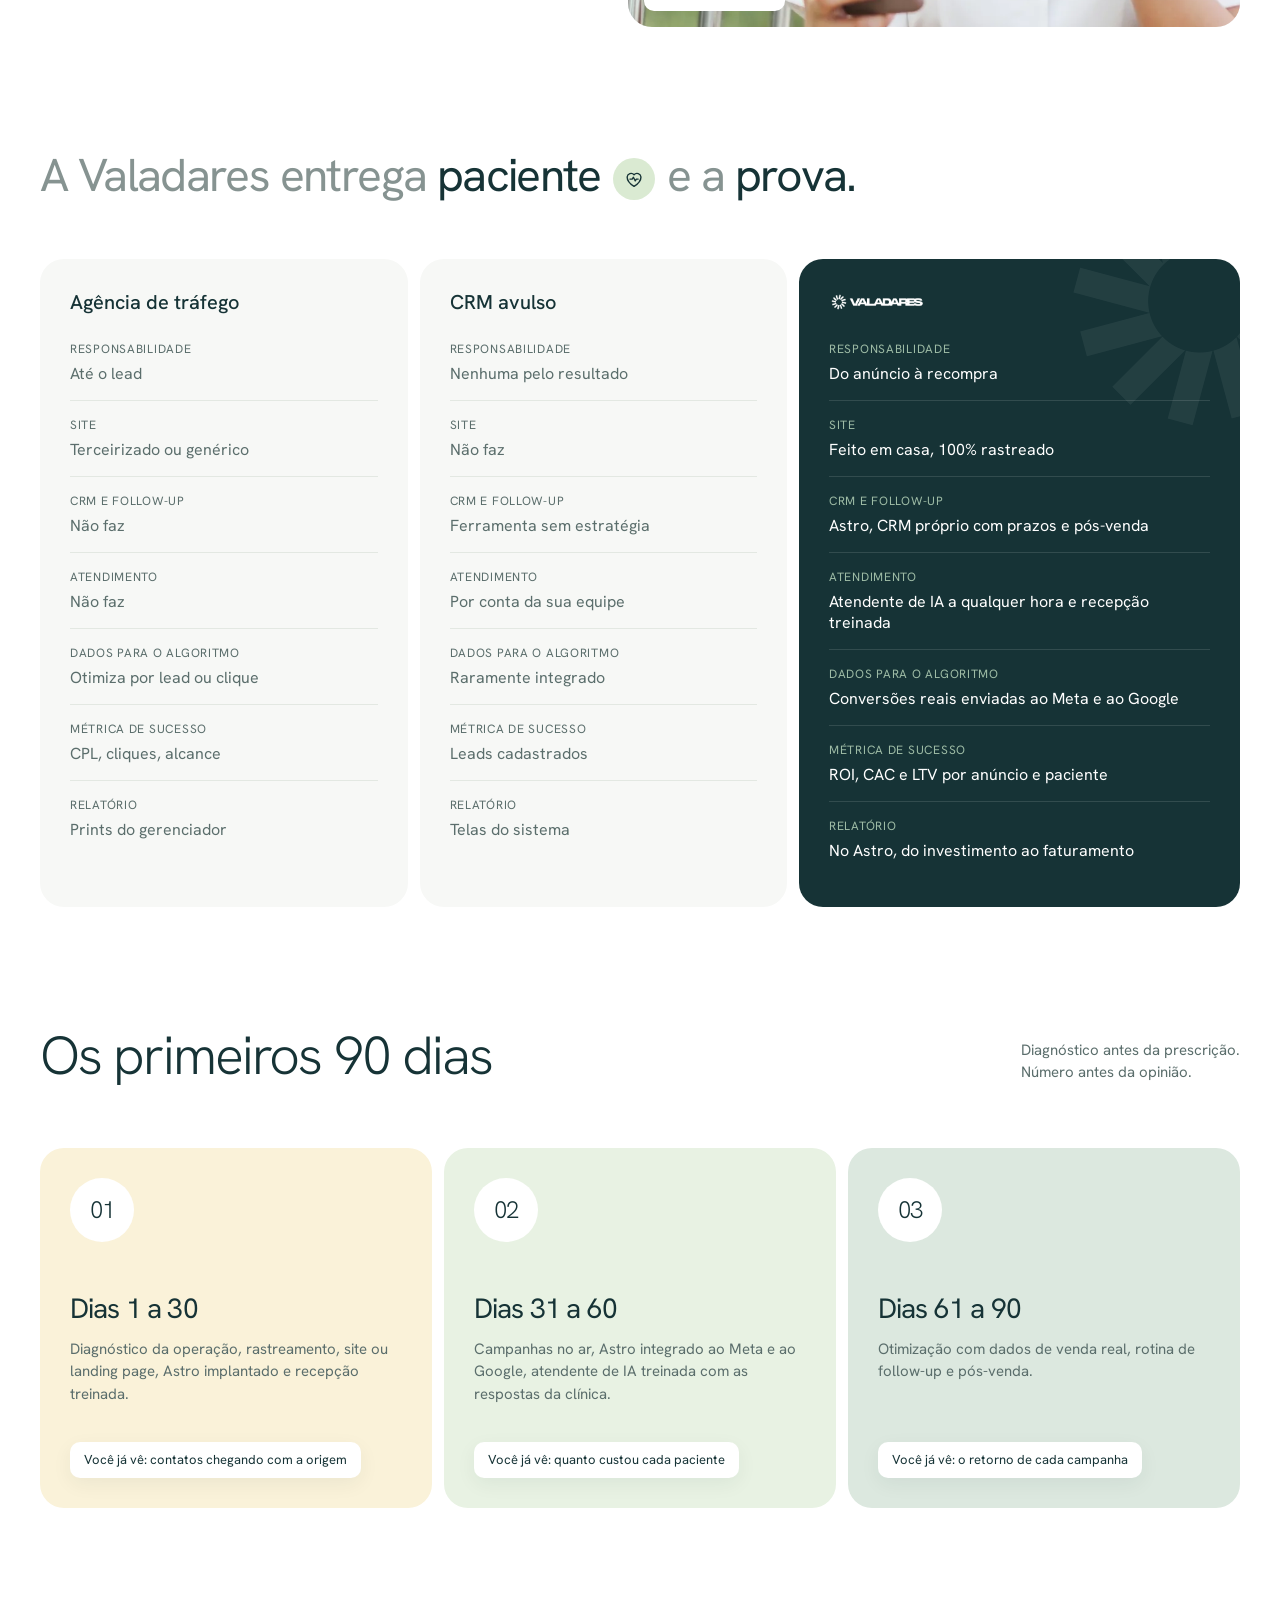
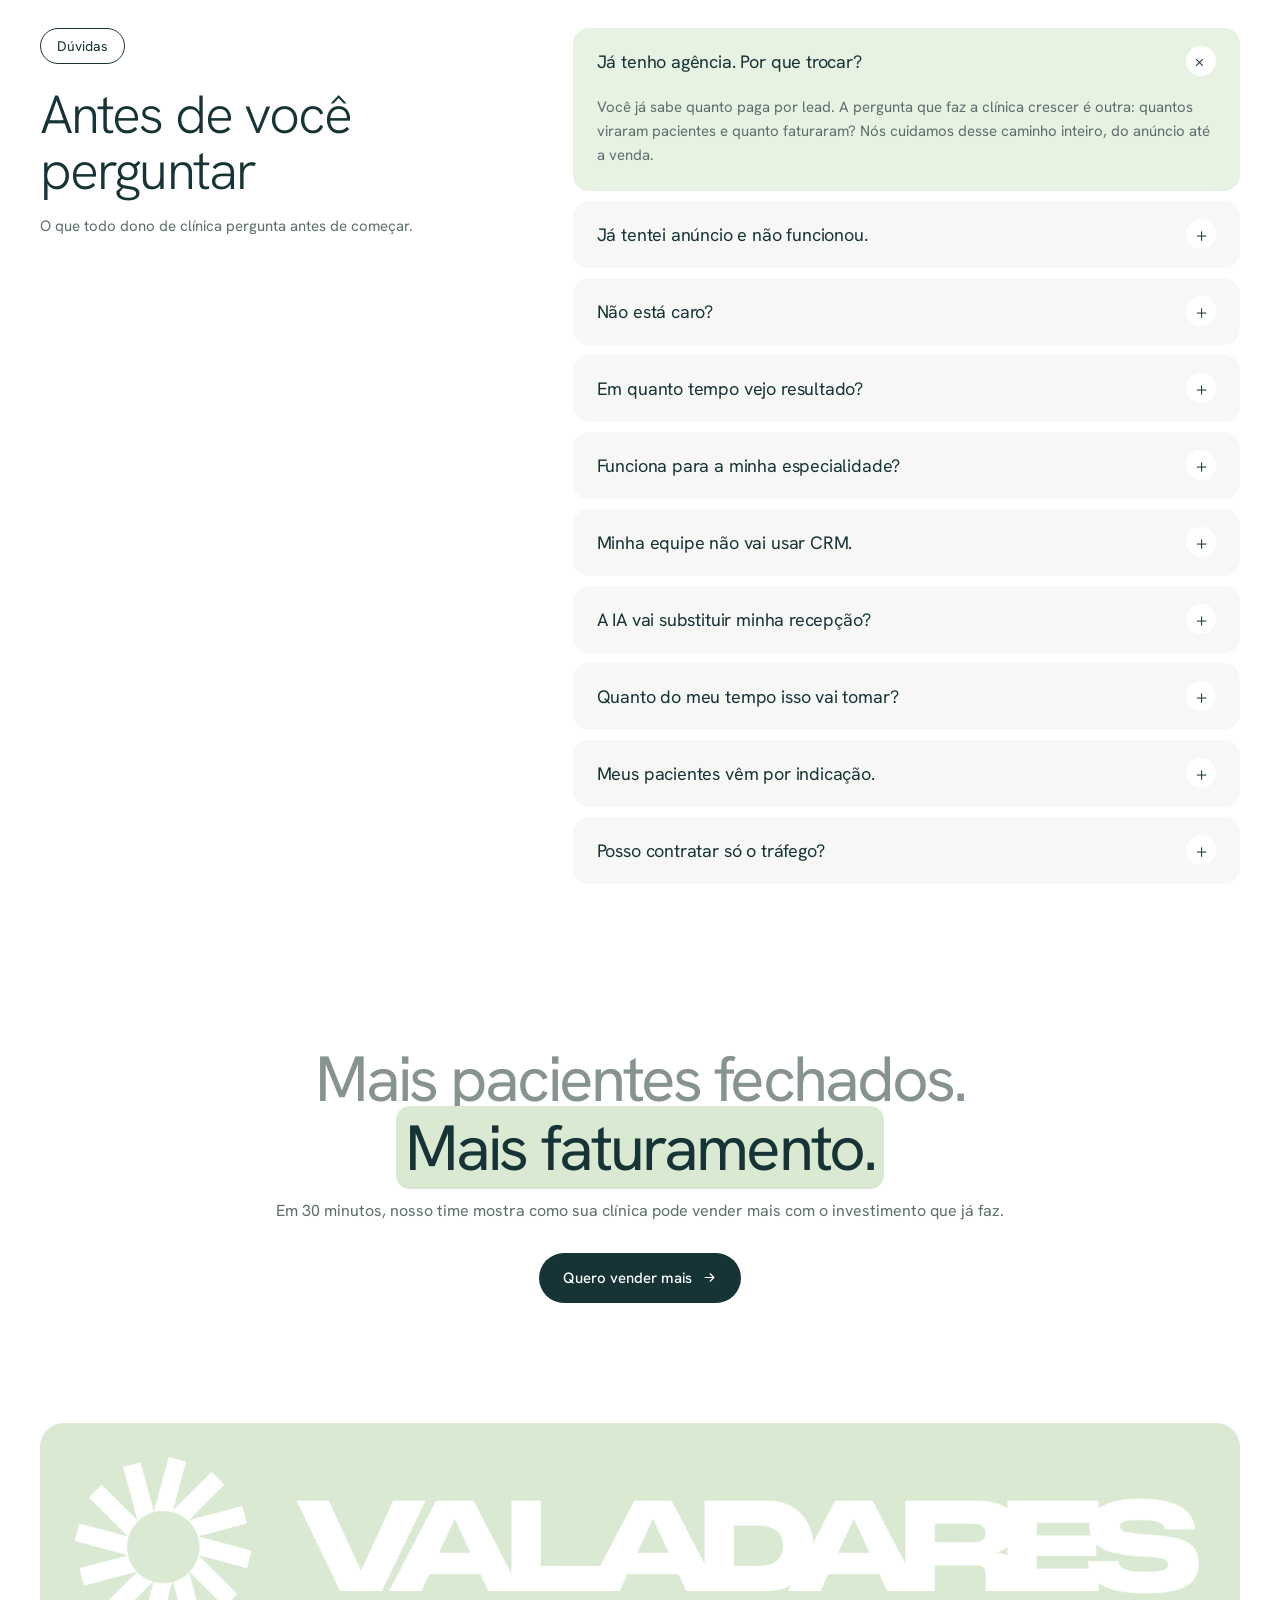
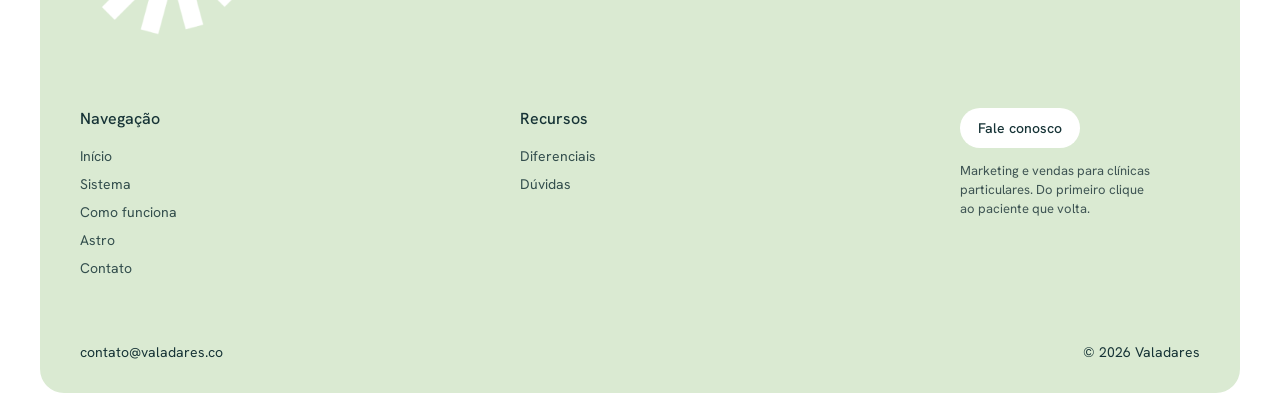
==== commit 217b7992: "Review de design: contraste, alinhamento e usabilidade - Contraste maior nas partes cinza dos título" ====
--- a/index.html
+++ b/index.html
@@ -195,7 +195,7 @@
   <!-- A fonte carrega sem travar a página: o texto aparece na hora e troca quando ela chega. -->
   <link rel="preload" as="style" href="https://fonts.googleapis.com/css2?family=Hanken+Grotesk:wght@300;400;500;600&display=swap" onload="this.onload=null;this.rel='stylesheet'">
   <noscript><link rel="stylesheet" href="https://fonts.googleapis.com/css2?family=Hanken+Grotesk:wght@300;400;500;600&display=swap"></noscript>
-  <link rel="stylesheet" href="styles.css?v=16">
+  <link rel="stylesheet" href="styles.css?v=17">
 </head>
 <body>
 <noscript><img height="1" width="1" style="display:none" alt=""
@@ -282,7 +282,6 @@
             <span>Sem jogo de empurra entre fornecedores</span>
           </div>
         </div>
-        <a href="form/" class="ask">Quanto custa um paciente na sua clínica? <span class="ask__go"><svg><use href="#i-arrow"/></svg></span></a>
       </div>
     </div>
 
@@ -310,9 +309,9 @@
   <!-- SISTEMA / FUNIL ----------------------------------------------- -->
   <section class="section" id="sistema">
     <h2 class="statement reveal">
-      <span class="dim">Transformamos</span> investimento <span class="pill pill--aurora"><svg><use href="#i-mega"/></svg></span>
-      <span class="dim">em</span> pacientes <span class="pill pill--mint"><svg><use href="#i-users"/></svg></span>
-      <span class="dim">com</span> retorno real <span class="pill pill--sage"><svg><use href="#i-chart"/></svg></span>
+      <span class="dim">Transformamos</span> <span class="nw">investimento <span class="pill pill--aurora"><svg><use href="#i-mega"/></svg></span></span>
+      <span class="dim">em</span> <span class="nw">pacientes <span class="pill pill--mint"><svg><use href="#i-users"/></svg></span></span>
+      <span class="dim">com</span> retorno <span class="nw">real <span class="pill pill--sage"><svg><use href="#i-chart"/></svg></span></span>
     </h2>
     <p class="section__lede reveal">Cinco frentes que conversam entre si. E cada paciente que fecha ensina o anúncio a achar outro igual.</p>
 
@@ -444,7 +443,7 @@
   <section class="section">
     <div class="todo-head">
       <p class="bullet reveal">Sem cinco fornecedores.<br>Sem jogo de empurra.</p>
-      <h2 class="h2 reveal">Do anúncio à recompra <span class="pill pill--mint pill--lg"><svg><use href="#i-check"/></svg></span><br>tudo debaixo do mesmo teto</h2>
+      <h2 class="h2 reveal">Do anúncio à <span class="nw">recompra <span class="pill pill--mint pill--lg"><svg><use href="#i-check"/></svg></span></span><br>tudo debaixo do mesmo teto</h2>
     </div>
     <ul class="checks">
       <li class="reveal"><i><svg><use href="#i-check"/></svg></i>Gestão de Meta, Google e TikTok Ads</li>
@@ -521,7 +520,7 @@
   <!-- DIFERENCIAIS / COMPARATIVO -------------------------------------- -->
   <section class="section" id="diferenciais">
     <h2 class="statement statement--left reveal">
-      <span class="dim">A Valadares entrega</span> paciente <span class="pill pill--mint"><svg><use href="#i-heart"/></svg></span> <span class="dim">e a</span> prova.
+      <span class="dim">A Valadares entrega</span> <span class="nw">paciente <span class="pill pill--mint"><svg><use href="#i-heart"/></svg></span></span> <span class="dim">e a</span> prova.
     </h2>
 
     <div class="compare">
@@ -673,7 +672,6 @@
         <h3>Recursos</h3>
         <a href="#diferenciais">Diferenciais</a>
         <a href="#faq">Dúvidas</a>
-        <a href="#">Política de privacidade</a>
       </div>
       <div class="footer__cta">
         <a href="form/" class="btn btn--white btn--sm">Fale conosco</a>
--- a/styles.css
+++ b/styles.css
@@ -68,7 +68,9 @@
   margin: 0;
 }
 .muted { color: var(--tinta-2); margin: 0; line-height: 1.5; font-size: 15px; }
-.dim { color: var(--cinza-txt); }
+.dim { color: #869391; }
+/* Mantém a palavra e o ícone juntos na quebra de linha */
+.nw { white-space: nowrap; }
 
 .statement {
   font-size: clamp(28px, 3.6vw, 48px);
@@ -259,30 +261,7 @@
 }
 .proof__faces img:first-child { margin-left: 0; }
 .proof strong { display: block; font-weight: 500; font-size: 16px; }
-.proof span { font-size: 13px; color: var(--cinza-txt); }
-.ask {
-  display: flex;
-  align-items: center;
-  justify-content: space-between;
-  gap: 16px;
-  max-width: 400px;
-  background: var(--nevoa);
-  border-radius: 999px;
-  padding: 7px 7px 7px 22px;
-  font-size: 14px;
-  color: var(--tinta-2);
-  transition: background .3s;
-}
-.ask:hover { background: var(--menta-2); }
-.ask__go {
-  width: 36px;
-  height: 36px;
-  border-radius: 50%;
-  display: grid;
-  place-items: center;
-  background: var(--menta);
-  color: var(--verde);
-}
+.proof span { font-size: 13px; color: var(--tinta-2); }
 
 .hero__media {
   position: relative;
@@ -566,8 +545,8 @@
 }
 
 /* Checks ------------------------------------------------------------- */
-.todo-head { display: grid; grid-template-columns: 260px 1fr; gap: 20px; align-items: start; margin-bottom: 64px; }
-.todo-head .bullet { margin-top: 14px; }
+.todo-head { display: grid; grid-template-columns: 260px 1fr; gap: 20px; align-items: end; margin-bottom: 64px; }
+.todo-head .bullet { margin-bottom: 10px; }
 .checks {
   list-style: none;
   padding: 0;
@@ -614,6 +593,7 @@
   background: var(--menta);
   transition: background .3s;
 }
+.step::after { content: ""; position: absolute; inset: -14px; }
 .step.is-done::before { background: var(--salvia); }
 .step.is-active {
   width: 64px;
@@ -651,7 +631,7 @@
 .cmp h3 { font-size: 20px; font-weight: 500; margin: 0 0 26px; height: 26px; display: flex; align-items: center; }
 .cmp h3 img { height: 20px; width: auto; }
 .cmp dl { margin: 0; display: grid; gap: 0; }
-.cmp dt { font-size: 12px; color: var(--cinza-txt); text-transform: uppercase; letter-spacing: .06em; padding-top: 16px; border-top: 1px solid var(--linha); }
+.cmp dt { font-size: 12px; color: var(--tinta-2); text-transform: uppercase; letter-spacing: .06em; padding-top: 16px; border-top: 1px solid var(--linha); }
 .cmp dt:first-child { border-top: 0; padding-top: 0; }
 .cmp dd { margin: 6px 0 16px; font-size: 16px; color: var(--tinta-2); }
 .cmp--us { background: var(--verde); color: var(--branco); }
@@ -685,12 +665,13 @@
   font-weight: 300;
   letter-spacing: -.03em;
 }
-.phase h3 { font-size: 28px; font-weight: 400; letter-spacing: -.03em; margin: auto 0 12px; padding-top: 48px; }
-.phase p { color: var(--tinta-2); font-size: 15px; line-height: 1.5; margin: 0 0 22px; }
+.phase h3 { font-size: 28px; font-weight: 400; letter-spacing: -.03em; margin: 0 0 12px; padding-top: 48px; }
+.phase p { flex: 1; color: var(--tinta-2); font-size: 15px; line-height: 1.5; margin: 0 0 22px; }
 .phase .label { align-self: flex-start; font-size: 13px; }
 
 /* FAQ ---------------------------------------------------------------- */
 .faq { display: grid; grid-template-columns: 1fr 1.4fr; gap: 56px; }
+.faq__head { position: sticky; top: 110px; align-self: start; }
 .faq__head .h2 { margin: 22px 0 16px; }
 .faq__list { display: grid; gap: 10px; }
 .qa { background: var(--nevoa-2); border-radius: var(--r-s); padding: 0 24px; overflow: hidden; transition: background .4s var(--ease); }
@@ -916,7 +897,7 @@
 
 .footer__cols {
   display: grid;
-  grid-template-columns: 2fr 1fr 1.2fr;
+  grid-template-columns: 1fr 1fr 240px;
   gap: 32px;
   padding: 24px 40px 56px;
 }
@@ -1157,6 +1138,7 @@
   .phase h3 { padding-top: 32px; }
 
   .faq { grid-template-columns: 1fr; gap: 28px; }
+  .faq__head { position: static; }
   .qa summary { font-size: 16px; }
 
   .cta { padding-top: 110px; }
@@ -1179,5 +1161,4 @@
   .floatbar .btn { white-space: nowrap; }
   .hero__title { font-size: 34px; }
   .checks { grid-template-columns: 1fr; }
-  .ask { font-size: 13px; }
-}
+  }
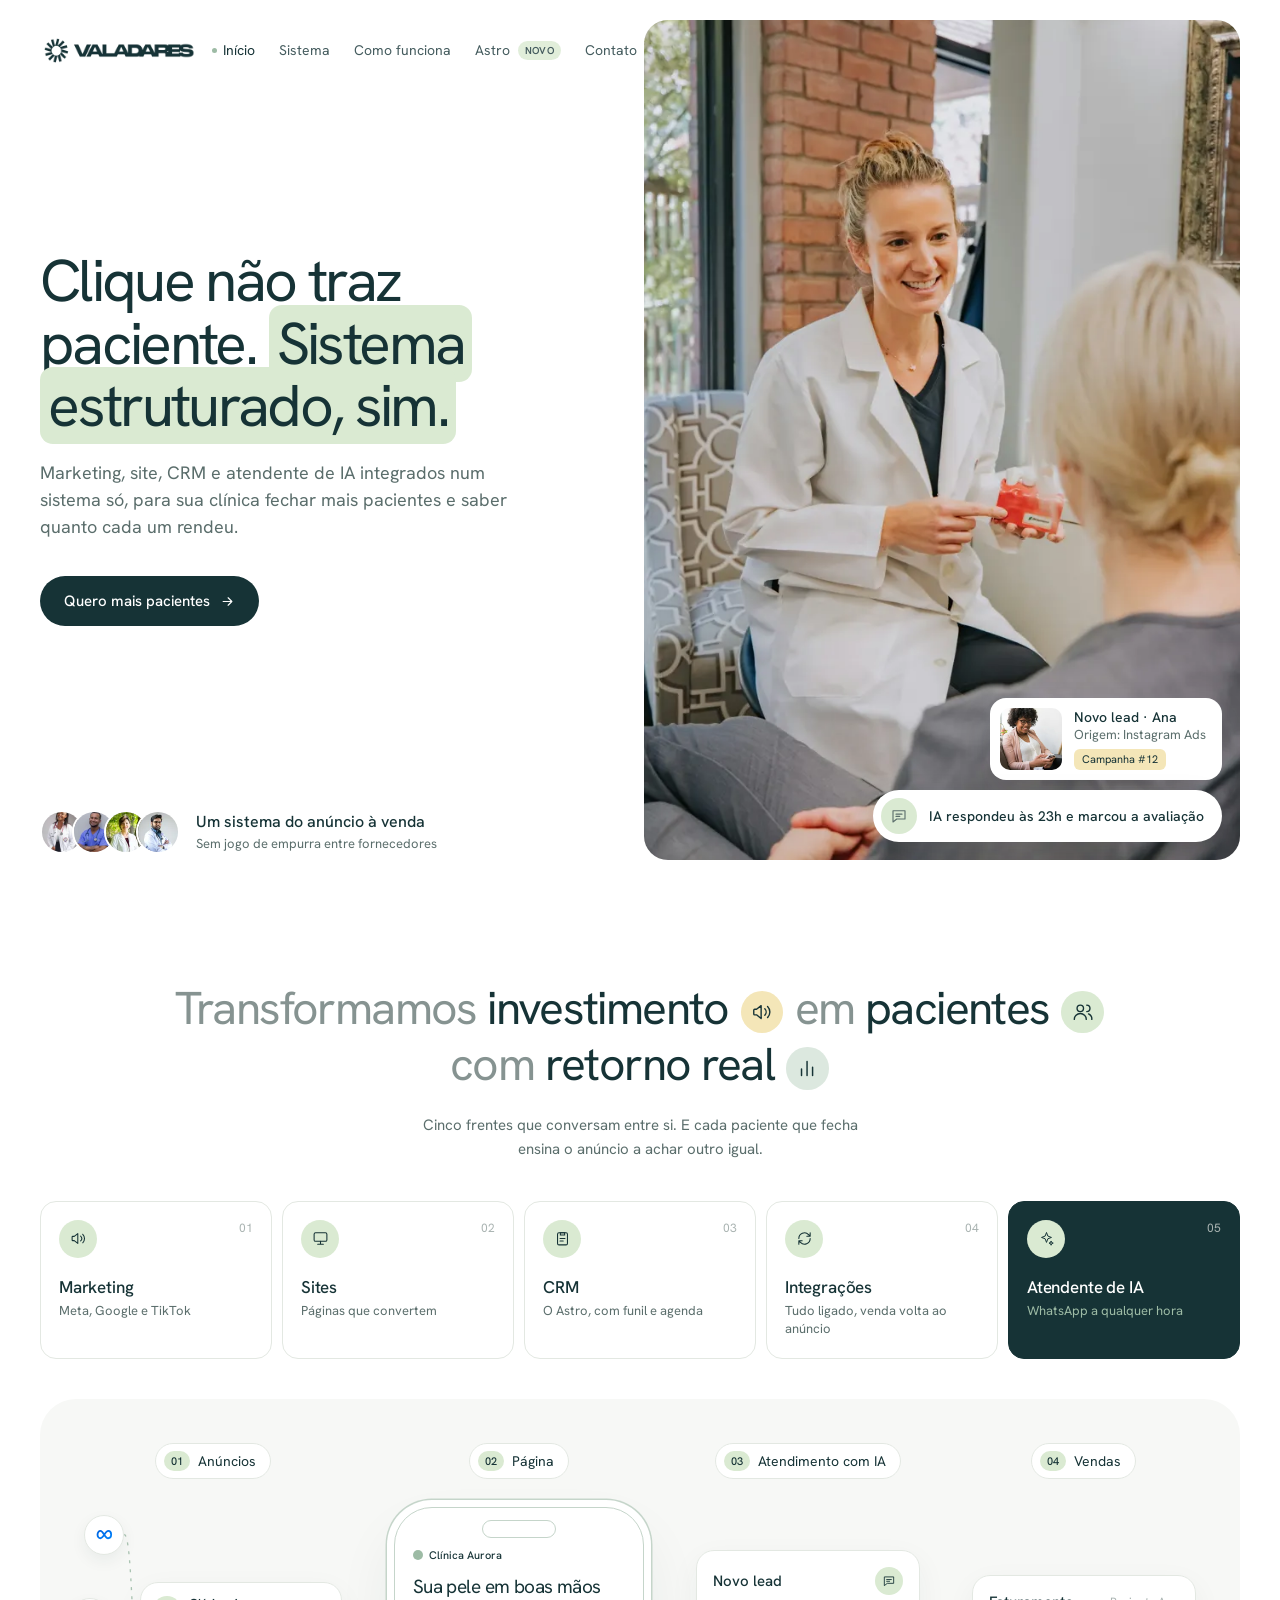
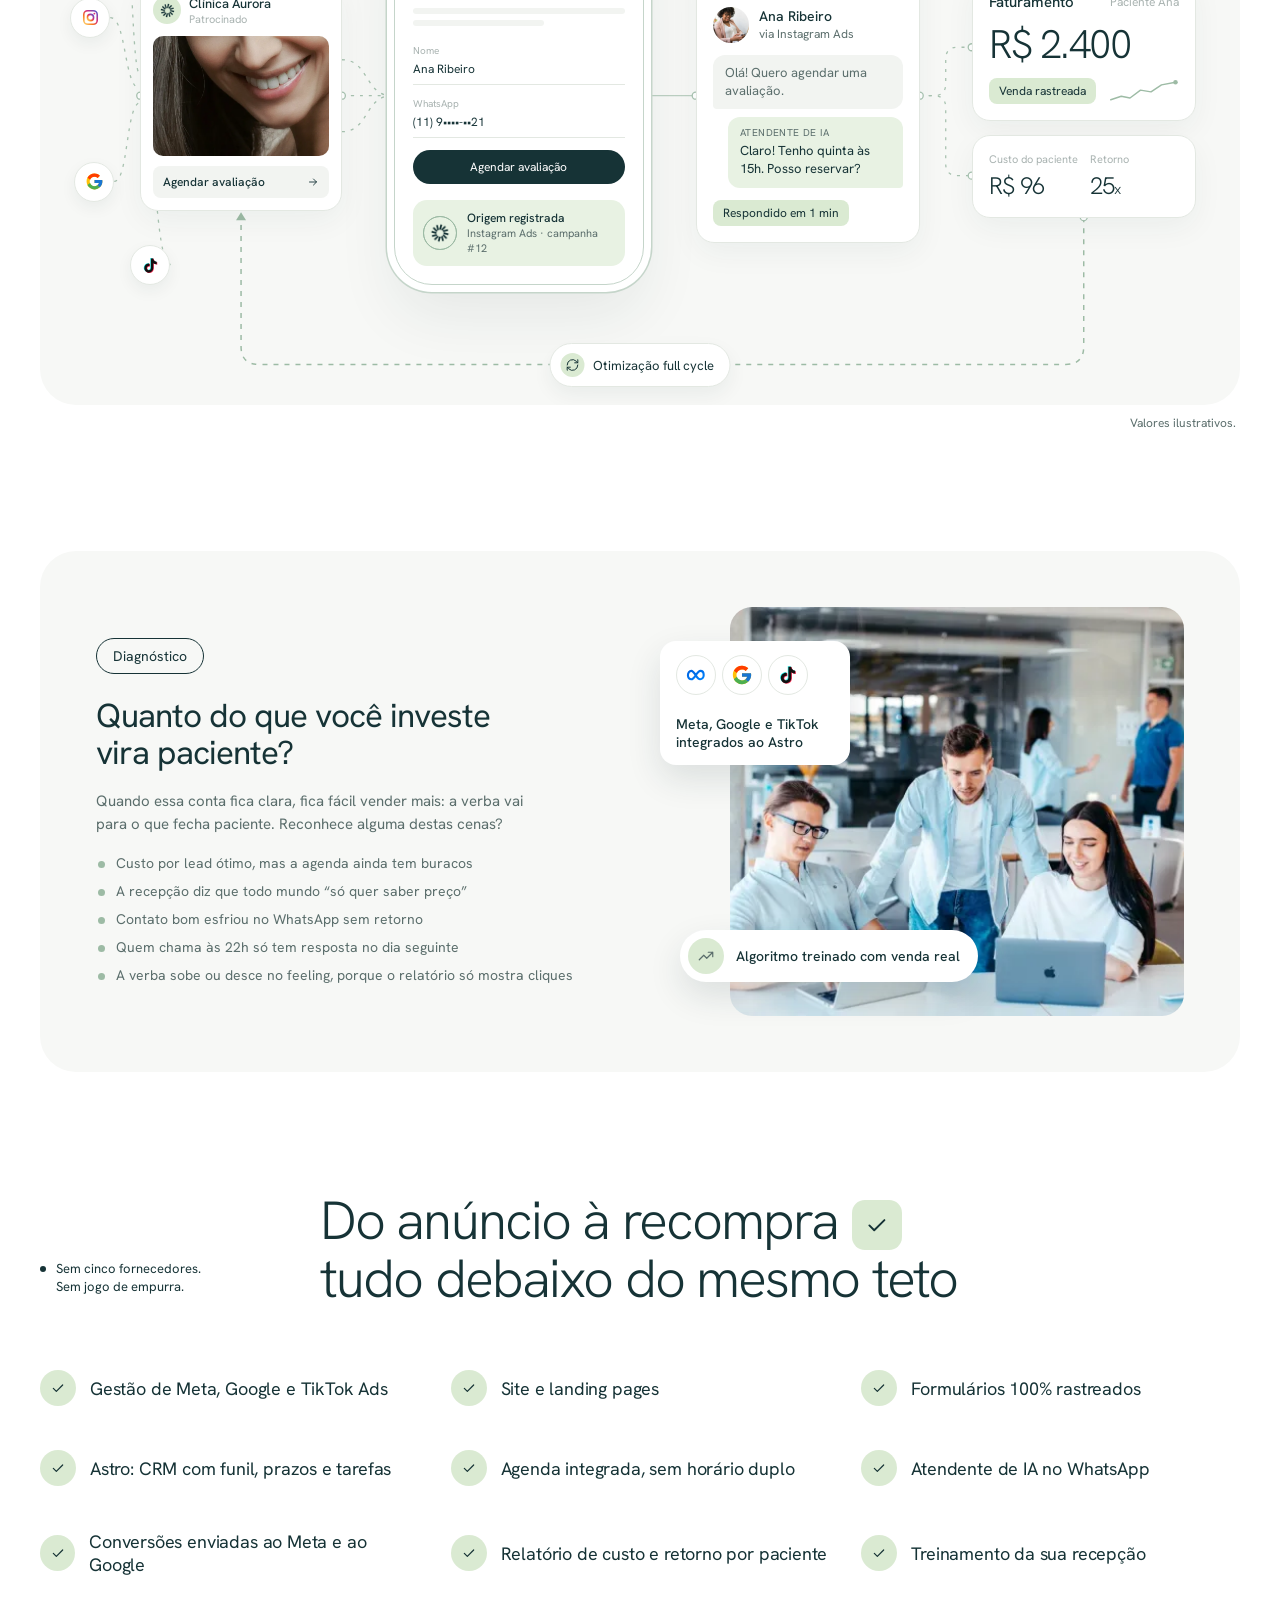
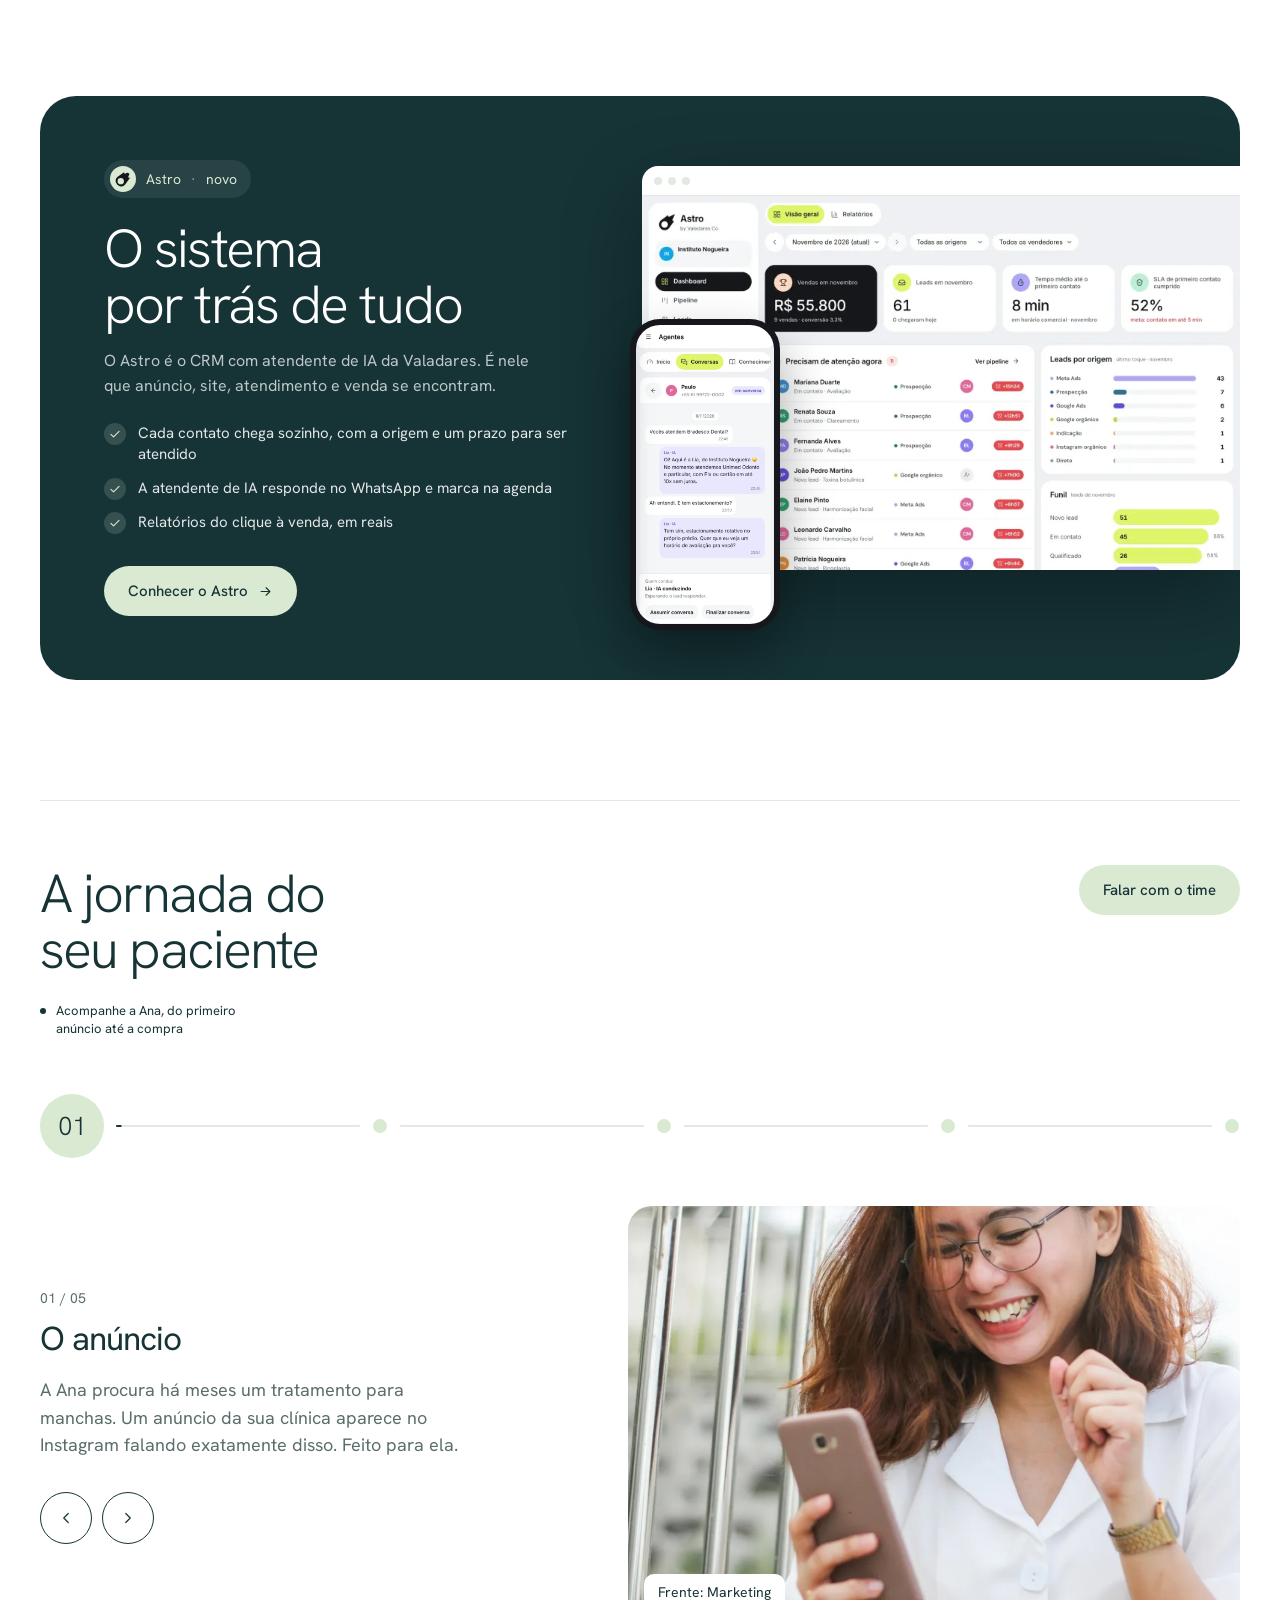
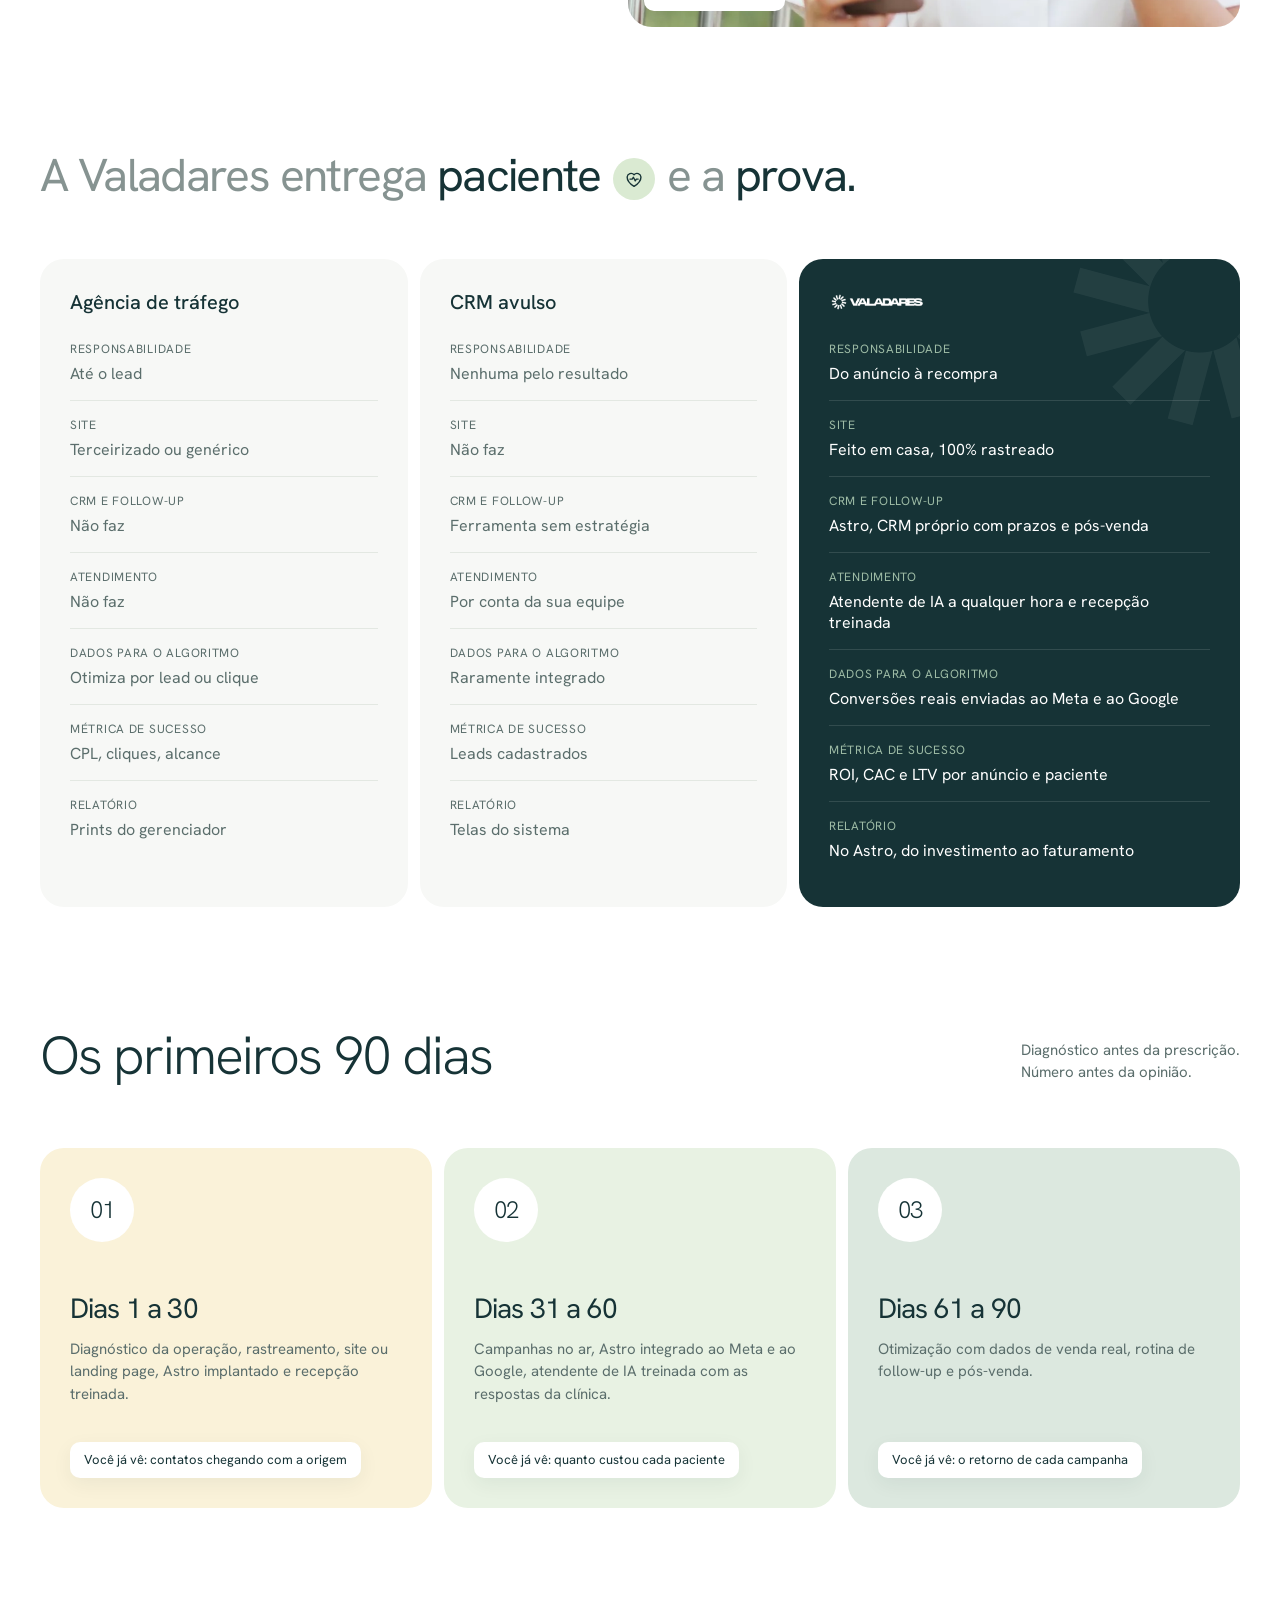
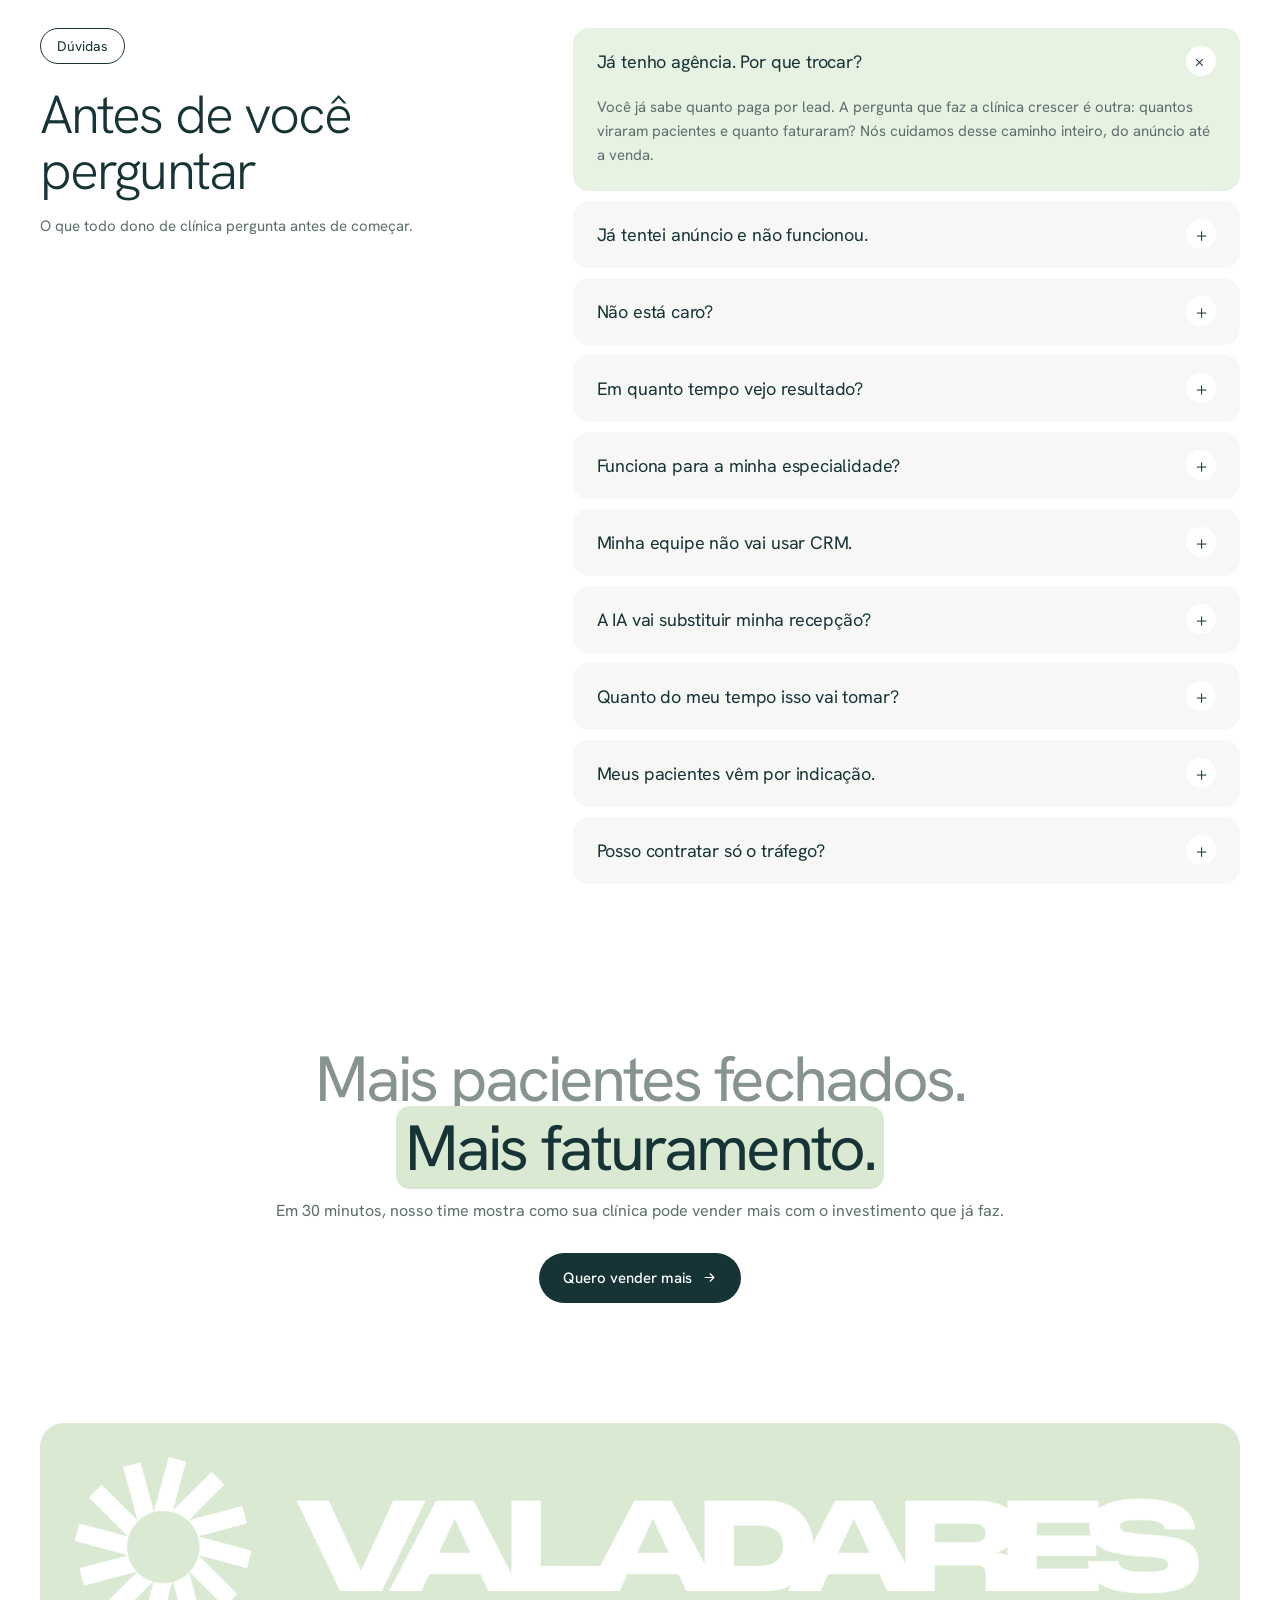
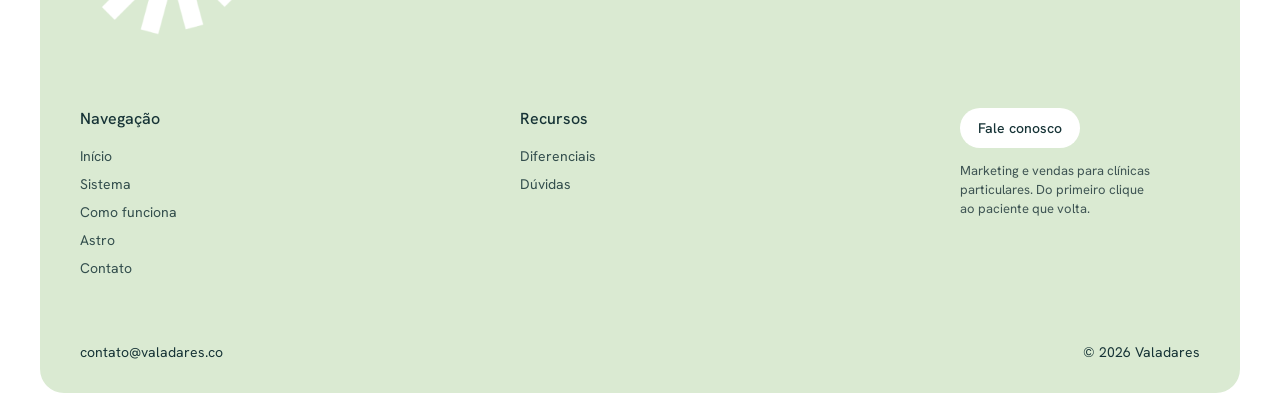
==== commit 1eddcbeb: "Infográfico da Home em carrossel no celular As 4 etapas viram cards de deslizar com encaixe; a altur" ====
--- a/index.html
+++ b/index.html
@@ -195,7 +195,7 @@
   <!-- A fonte carrega sem travar a página: o texto aparece na hora e troca quando ela chega. -->
   <link rel="preload" as="style" href="https://fonts.googleapis.com/css2?family=Hanken+Grotesk:wght@300;400;500;600&display=swap" onload="this.onload=null;this.rel='stylesheet'">
   <noscript><link rel="stylesheet" href="https://fonts.googleapis.com/css2?family=Hanken+Grotesk:wght@300;400;500;600&display=swap"></noscript>
-  <link rel="stylesheet" href="styles.css?v=17">
+  <link rel="stylesheet" href="styles.css?v=18">
 </head>
 <body>
 <noscript><img height="1" width="1" style="display:none" alt=""
@@ -406,6 +406,10 @@
       </div>
 
       <div class="funnel__loop" id="f-loop"><svg><use href="#i-loop"/></svg>Otimização full cycle</div>
+    </div>
+    <div class="funnel__foot">
+      <span class="funnel__swipe" aria-hidden="true">Deslize para ver as 4 etapas <svg><use href="#i-arrow"/></svg></span>
+      <span class="funnel__cycle"><svg><use href="#i-loop"/></svg>Cada venda volta para o anúncio</span>
     </div>
     <p class="funnel__note">Valores ilustrativos.</p>
   </section>
--- a/styles.css
+++ b/styles.css
@@ -483,6 +483,7 @@
 }
 .funnel__loop svg { width: 24px; height: 24px; padding: 4px; border-radius: 50%; background: var(--menta); }
 .funnel__note { font-size: 12px; color: var(--tinta-2); text-align: right; margin: 10px 4px 0; }
+.funnel__foot { display: none; }
 
 @media (max-width: 1100px) {
   .funnel { grid-template-columns: 1fr; max-width: 440px; margin: 0 auto; gap: 56px; padding: 32px 24px 36px; }
@@ -1104,6 +1105,31 @@
 
   .statement { font-size: 28px; }
   .fronts { grid-template-columns: 1fr 1fr; margin-top: -32px; }
+  /* Infográfico no celular: carrossel de deslizar, um card por etapa */
+  .funnel {
+    display: flex;
+    gap: 12px;
+    max-width: none;
+    margin: 0 calc(var(--gutter) * -1);
+    padding: 24px var(--gutter) 28px;
+    border-radius: 0;
+    overflow-x: auto;
+    overflow-y: hidden;
+    scroll-snap-type: x mandatory;
+    scroll-padding: 0 var(--gutter);
+    scrollbar-width: none;
+  }
+  .funnel::-webkit-scrollbar { display: none; }
+  .fstage { flex: 0 0 84%; scroll-snap-align: start; gap: 20px; }
+  .fstage--ads::after, .fstage--page::after, .fstage--care::after { display: none; }
+  .fstage--ads .fstage__body { min-height: 280px; }
+  .funnel__loop { display: none; }
+  .funnel__foot { display: flex; flex-direction: column; align-items: flex-start; gap: 12px; margin: 16px 0 0; }
+  .funnel__swipe { display: inline-flex; align-items: center; gap: 6px; font-size: 13px; color: var(--tinta-2); }
+  .funnel__swipe svg { font-size: 14px; }
+  .funnel__cycle { display: inline-flex; align-items: center; gap: 8px; font-size: 14px; }
+  .funnel__cycle svg { width: 26px; height: 26px; padding: 5px; border-radius: 50%; background: var(--menta); }
+  .funnel__note { text-align: left; margin-top: 8px; }
   .fronts li:last-child { grid-column: span 2; }
   .astro-cta { grid-template-columns: 1fr; padding: 40px 20px 0; border-radius: 28px; gap: 32px; }
   .astro-cta__media { padding: 0; margin-right: -20px; }
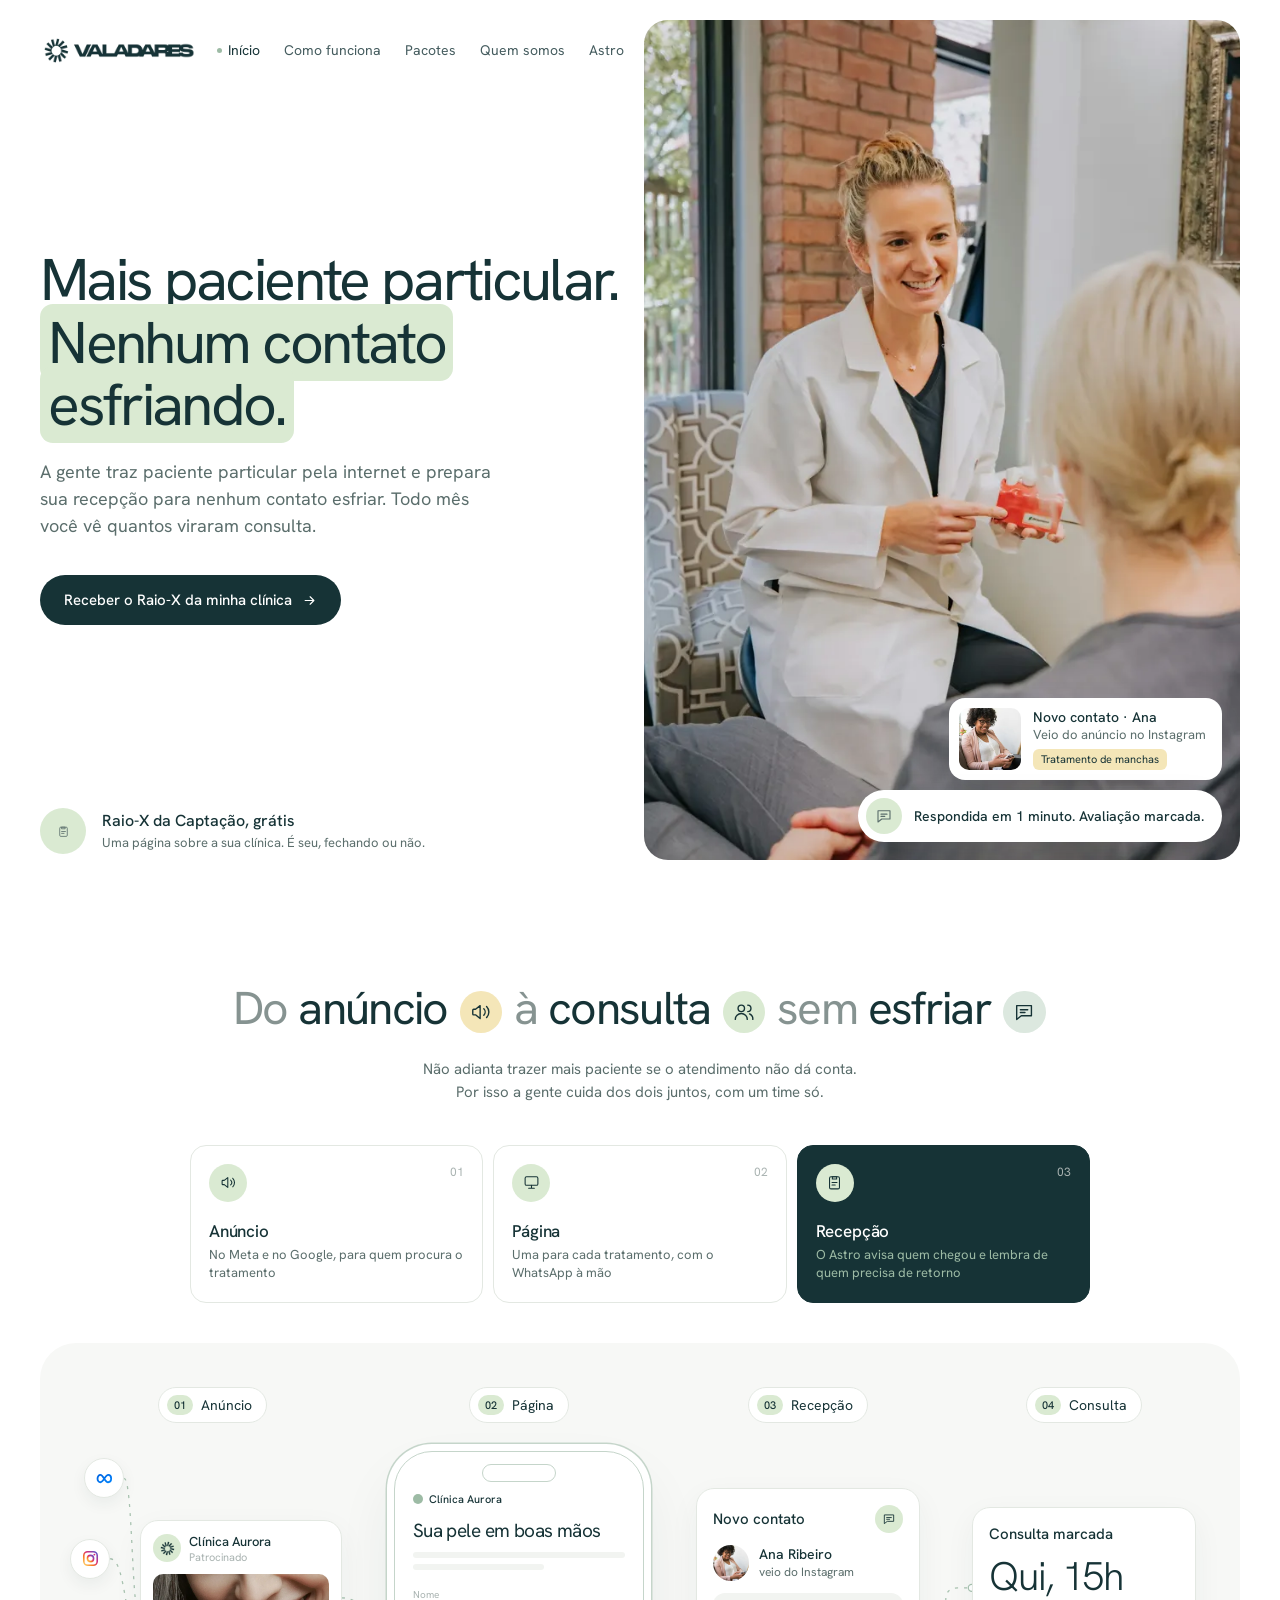
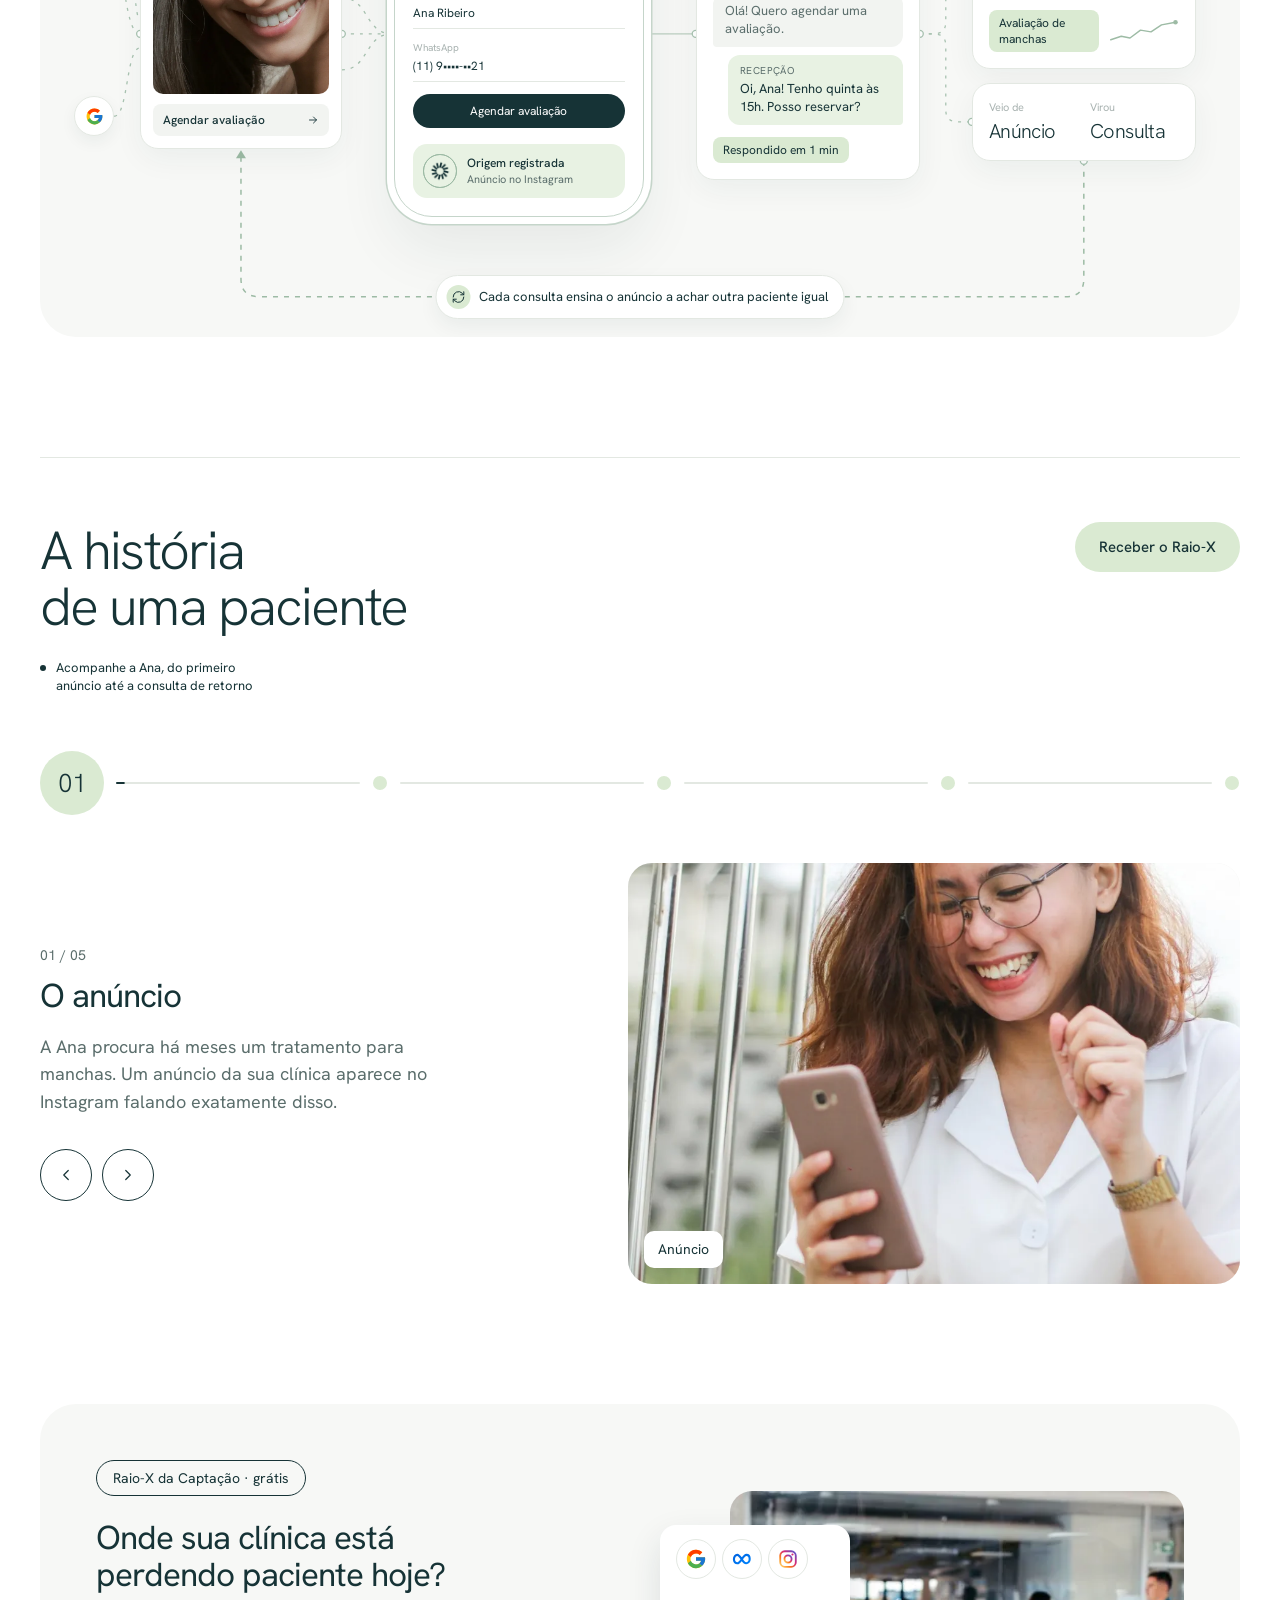
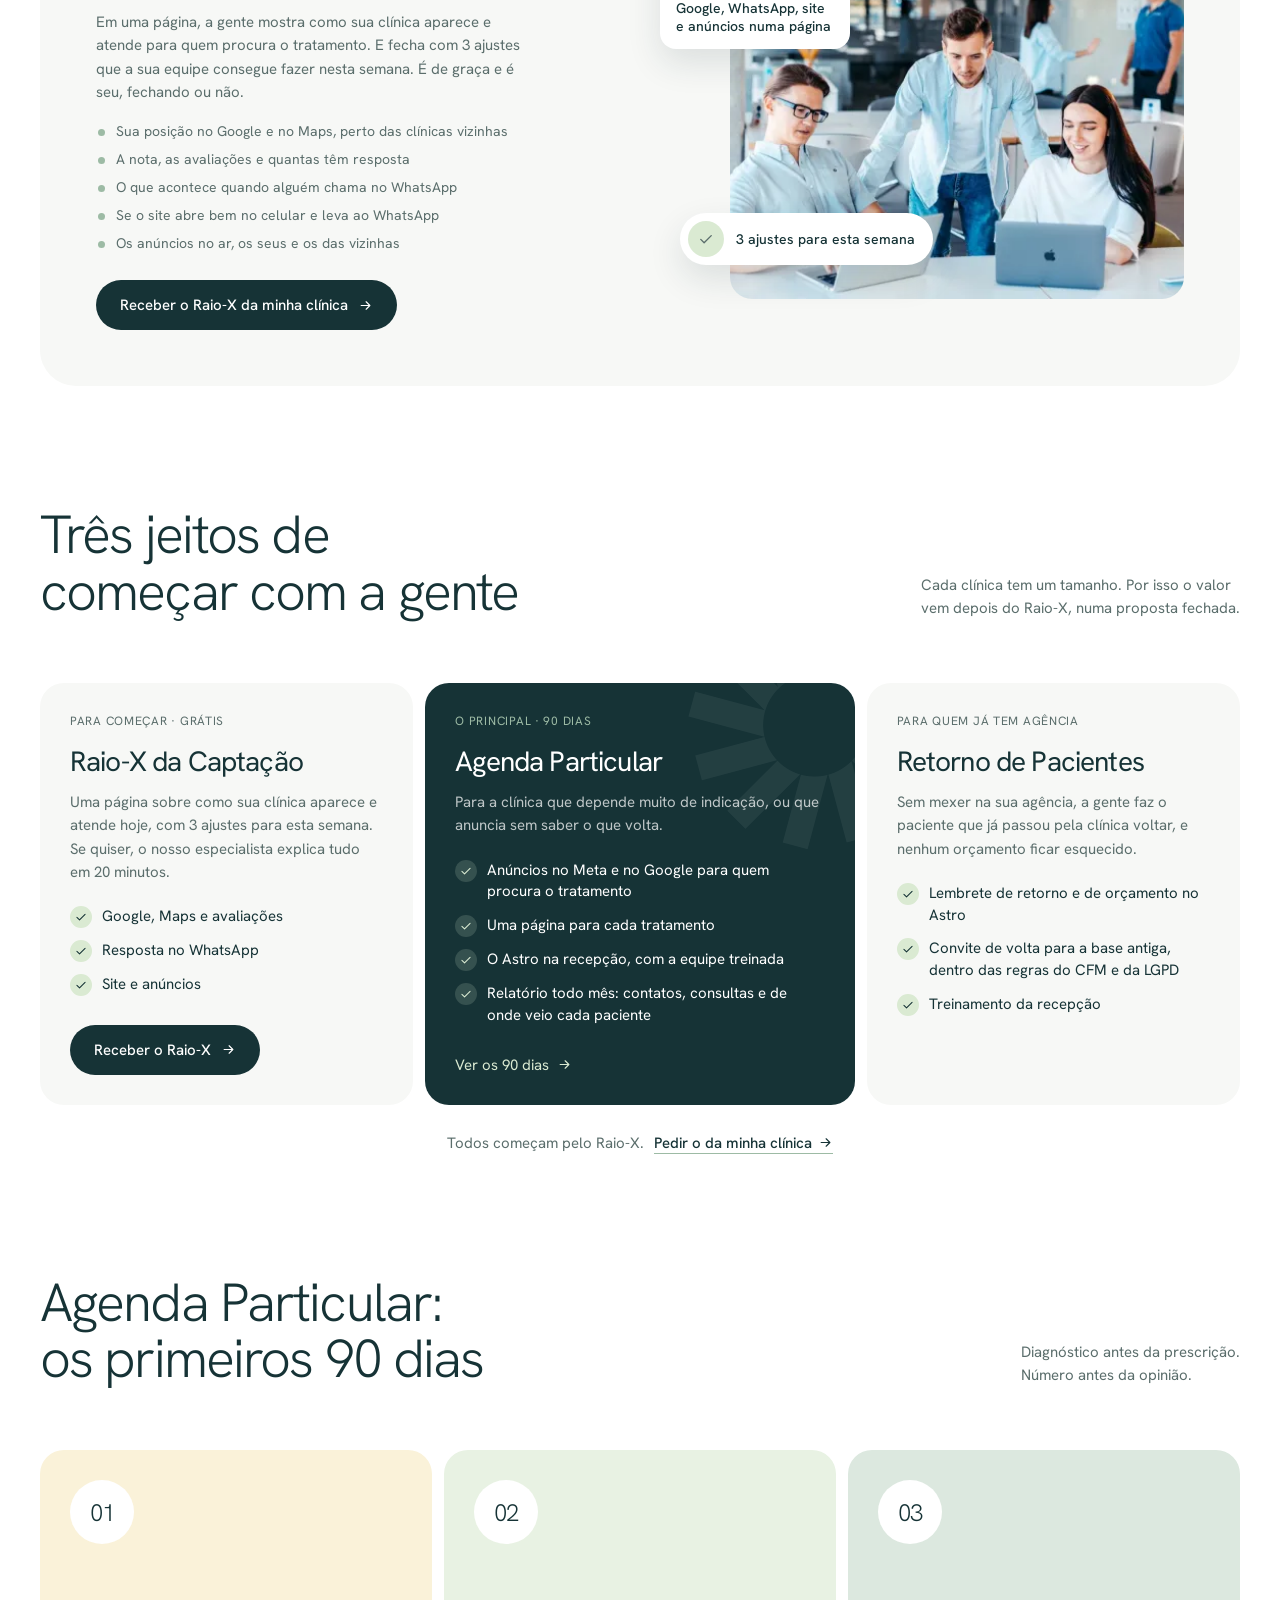
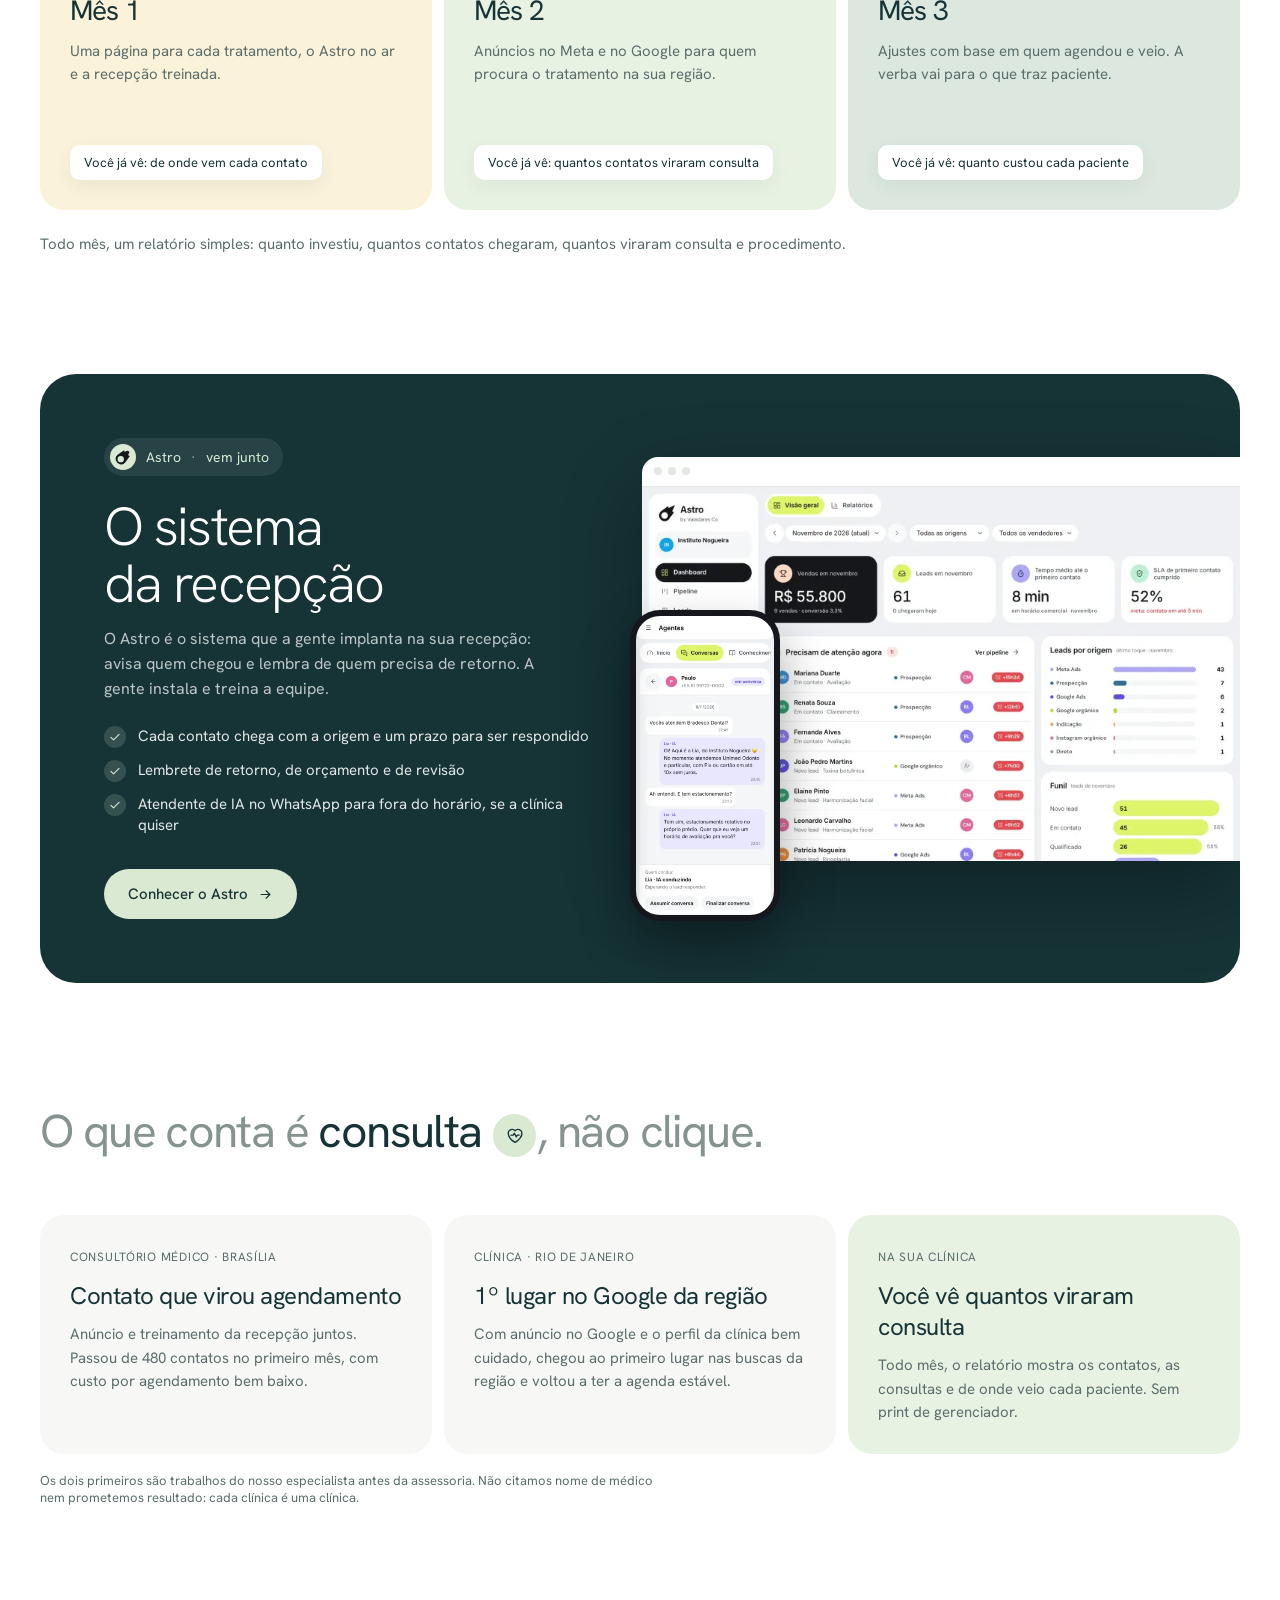
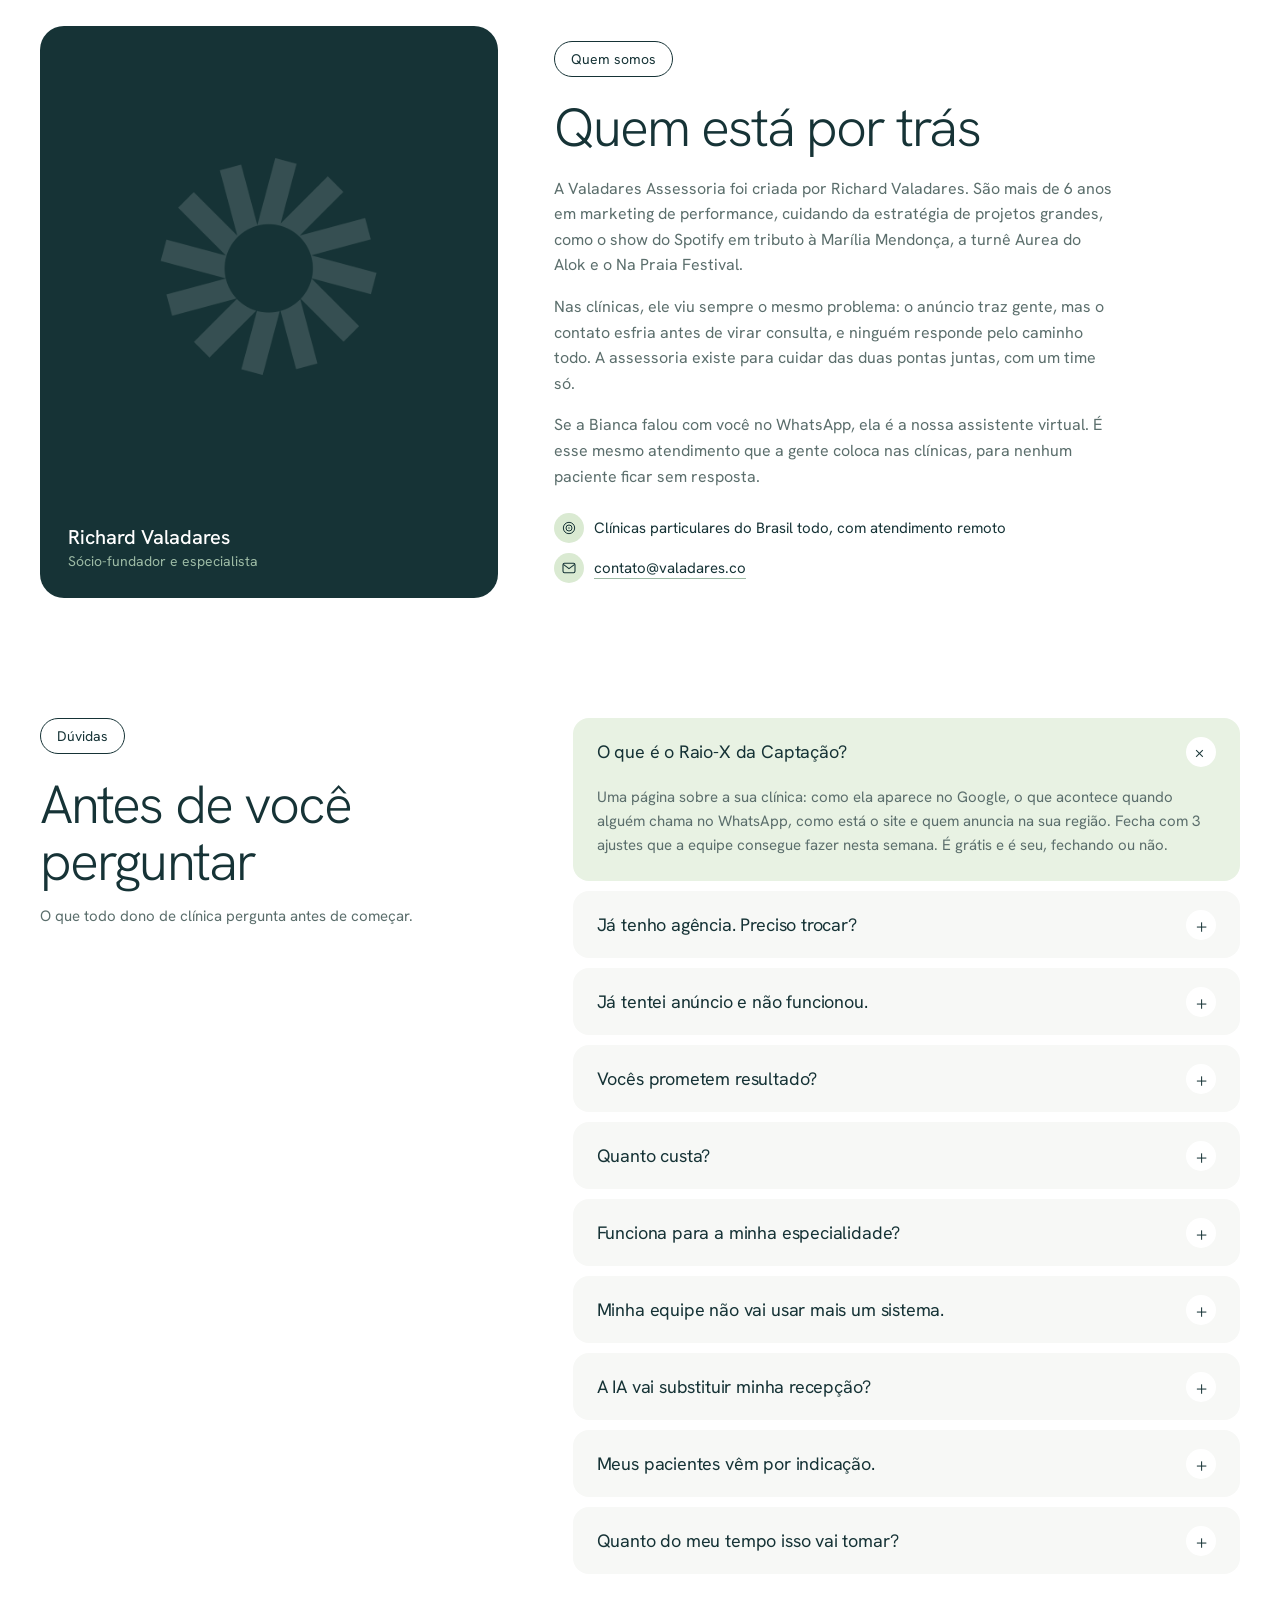
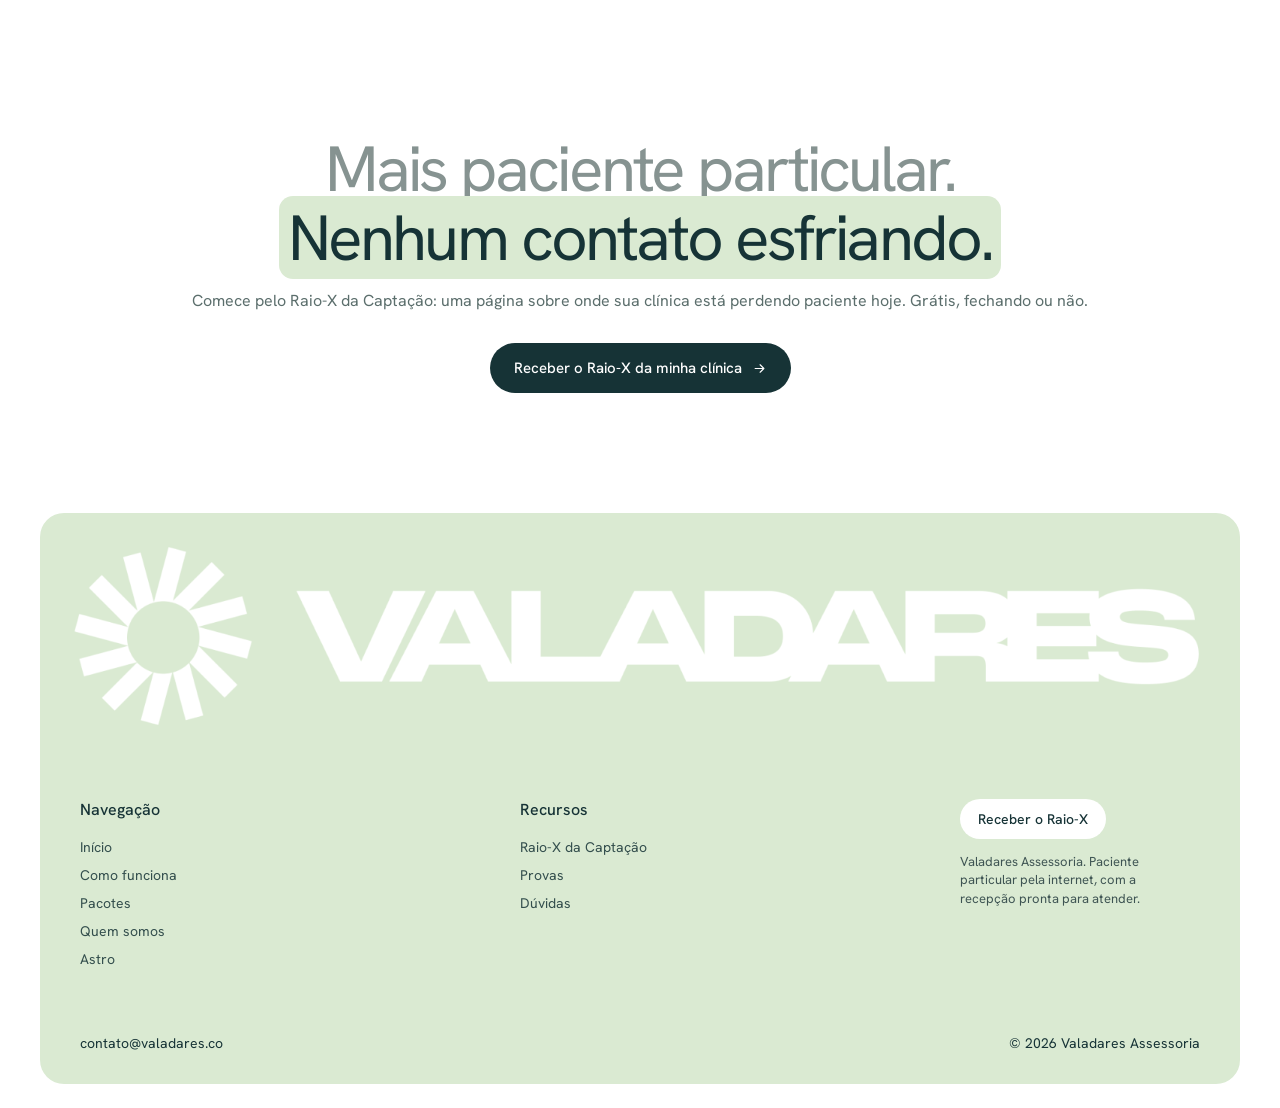
==== commit d1b2c1bc: "Home nova: Valadares Assessoria, frase única, Raio-X, pacotes, provas e quem somos - Nome Valadares " ====
--- a/index.html
+++ b/index.html
@@ -3,19 +3,19 @@
 <head>
   <meta charset="utf-8">
   <meta name="viewport" content="width=device-width, initial-scale=1">
-  <title>Valadares | Marketing, CRM e atendente de IA para clínicas</title>
-  <meta name="description" content="Marketing, site, CRM e atendente de IA no WhatsApp para clínicas particulares. Um só time, do anúncio à consulta, com o retorno de cada paciente em reais.">
+  <title>Valadares Assessoria | Paciente particular para clínicas, com a recepção pronta</title>
+  <meta name="description" content="A gente traz paciente particular pela internet e prepara sua recepção para nenhum contato esfriar. Todo mês você vê quantos viraram consulta. Comece pelo Raio-X da Captação, grátis.">
   <link rel="canonical" href="https://www.valadares.co/">
   <meta property="og:locale" content="pt_BR">
   <meta property="og:type" content="website">
   <meta property="og:url" content="https://www.valadares.co/">
-  <meta property="og:site_name" content="Valadares">
-  <meta property="og:title" content="Valadares | Clique não traz paciente. Sistema estruturado, sim.">
-  <meta property="og:description" content="Marketing, site, CRM e atendente de IA integrados, para sua clínica fechar mais pacientes e saber quanto cada um rendeu.">
-  <meta property="og:image" content="https://www.valadares.co/assets/img/og-home-2.jpg">
+  <meta property="og:site_name" content="Valadares Assessoria">
+  <meta property="og:title" content="Valadares Assessoria | Mais paciente particular. Nenhum contato esfriando.">
+  <meta property="og:description" content="A gente traz paciente particular pela internet e prepara sua recepção para nenhum contato esfriar. Todo mês você vê quantos viraram consulta.">
+  <meta property="og:image" content="https://www.valadares.co/assets/img/og-home-3.jpg">
   <meta property="og:image:width" content="1200">
   <meta property="og:image:height" content="630">
-  <meta property="og:image:alt" content="Clique não traz paciente. Sistema estruturado, sim. Marketing, site, CRM e atendente de IA integrados para clínicas.">
+  <meta property="og:image:alt" content="Valadares Assessoria: mais paciente particular, nenhum contato esfriando.">
   <meta name="twitter:card" content="summary_large_image">
   <script type="application/ld+json">
 {
@@ -24,54 +24,54 @@
       {
         "@type": "Organization",
         "@id": "https://www.valadares.co/#org",
-        "name": "Valadares",
+        "name": "Valadares Assessoria",
         "url": "https://www.valadares.co/",
         "logo": "https://www.valadares.co/assets/brand/logo-verde.png",
         "email": "contato@valadares.co",
-        "description": "Marketing e vendas para clínicas particulares: anúncios, sites, CRM, integrações e atendente de IA no WhatsApp, num sistema só."
+        "founder": { "@type": "Person", "name": "Richard Valadares" },
+        "description": "Assessoria de marketing para clínicas e consultórios particulares: traz paciente particular pela internet e prepara a recepção para nenhum contato esfriar."
       },
       {
         "@type": "WebSite",
         "@id": "https://www.valadares.co/#site",
         "url": "https://www.valadares.co/",
-        "name": "Valadares",
+        "name": "Valadares Assessoria",
         "inLanguage": "pt-BR",
-        "publisher": {
-          "@id": "https://www.valadares.co/#org"
-        }
+        "publisher": { "@id": "https://www.valadares.co/#org" }
       },
       {
         "@type": "Service",
-        "name": "Marketing e vendas para clínicas",
-        "provider": {
-          "@id": "https://www.valadares.co/#org"
-        },
-        "areaServed": {
-          "@type": "Country",
-          "name": "Brasil"
-        },
+        "name": "Captação de pacientes particulares para clínicas",
+        "provider": { "@id": "https://www.valadares.co/#org" },
+        "areaServed": { "@type": "Country", "name": "Brasil" },
         "audience": {
           "@type": "Audience",
-          "audienceType": "Médicos e donos de clínicas e consultórios particulares"
+          "audienceType": "Médicos, dentistas e donos de clínicas e consultórios particulares"
         },
         "serviceType": [
-          "Gestão de anúncios no Meta, Google e TikTok",
-          "Criação de sites e landing pages",
-          "CRM para clínicas (Astro)",
-          "Integrações entre anúncios, site e CRM",
-          "Atendente de IA no WhatsApp"
+          "Raio-X da Captação (diagnóstico gratuito)",
+          "Agenda Particular (programa de 90 dias: anúncios, página por tratamento, sistema da recepção e treinamento)",
+          "Retorno de Pacientes (reativação da base e pós-atendimento)"
         ],
-        "description": "Um só time cuida do anúncio, do site, do CRM e do atendimento com IA, e mostra quanto cada paciente custou e faturou."
+        "description": "Anúncios no Meta e no Google, uma página por tratamento, o Astro na recepção e um relatório mensal com quantos contatos viraram consulta."
       },
       {
         "@type": "FAQPage",
         "mainEntity": [
           {
             "@type": "Question",
-            "name": "Já tenho agência. Por que trocar?",
-            "acceptedAnswer": {
-              "@type": "Answer",
-              "text": "Você já sabe quanto paga por lead. A pergunta que faz a clínica crescer é outra: quantos viraram pacientes e quanto faturaram? Nós cuidamos desse caminho inteiro, do anúncio até a venda."
+            "name": "O que é o Raio-X da Captação?",
+            "acceptedAnswer": {
+              "@type": "Answer",
+              "text": "Uma página sobre a sua clínica: como ela aparece no Google, o que acontece quando alguém chama no WhatsApp, como está o site e quem anuncia na sua região. Fecha com 3 ajustes que a equipe consegue fazer nesta semana. É grátis e é seu, fechando ou não."
+            }
+          },
+          {
+            "@type": "Question",
+            "name": "Já tenho agência. Preciso trocar?",
+            "acceptedAnswer": {
+              "@type": "Answer",
+              "text": "Não. O Raio-X serve até para conferir o trabalho dela. E o Retorno de Pacientes cuida do que acontece depois que o contato chega, e do paciente que já é seu, sem mexer na agência."
             }
           },
           {
@@ -79,23 +79,23 @@
             "name": "Já tentei anúncio e não funcionou.",
             "acceptedAnswer": {
               "@type": "Answer",
-              "text": "Quase todo médico que chega até nós já tentou. Em geral o anúncio trazia gente, mas o contato esfriava no WhatsApp. Por isso cuidamos também do atendimento e ensinamos o algoritmo com vendas reais, não com cliques."
-            }
-          },
-          {
-            "@type": "Question",
-            "name": "Não está caro?",
-            "acceptedAnswer": {
-              "@type": "Answer",
-              "text": "Some o que você já paga em agência, site, sistema e atendimento. Com a Valadares é um time só, e você vê em reais quanto cada campanha devolveu. A verba passa a ir para o que mais vende."
-            }
-          },
-          {
-            "@type": "Question",
-            "name": "Em quanto tempo vejo resultado?",
-            "acceptedAnswer": {
-              "@type": "Answer",
-              "text": "No primeiro mês os contatos já chegam com a origem registrada. No segundo, você vê quanto custou cada paciente. No terceiro, o retorno de cada campanha, com a verba concentrada no que mais fecha."
+              "text": "Acontece muito. Em geral o anúncio até trazia contato, mas ele se perdia no atendimento, ou o Meta e o Google aprendiam a trazer curioso em vez de paciente. Por isso a gente cuida do anúncio e da recepção juntos."
+            }
+          },
+          {
+            "@type": "Question",
+            "name": "Vocês prometem resultado?",
+            "acceptedAnswer": {
+              "@type": "Answer",
+              "text": "Não. Ninguém sério promete resultado em marketing, e as regras do CFM e do CFO não permitem. O que a gente faz é medir tudo e mostrar todo mês quantos contatos viraram consulta, para você decidir com número na mão."
+            }
+          },
+          {
+            "@type": "Question",
+            "name": "Quanto custa?",
+            "acceptedAnswer": {
+              "@type": "Answer",
+              "text": "Depende do tamanho da clínica. O Raio-X é grátis. Depois dele, se fizer sentido, você recebe uma proposta fechada. A verba dos anúncios é à parte e vai direto para o Meta e o Google."
             }
           },
           {
@@ -103,15 +103,15 @@
             "name": "Funciona para a minha especialidade?",
             "acceptedAnswer": {
               "@type": "Answer",
-              "text": "Funciona melhor em clínicas particulares com ticket médio a alto e paciente que volta: dermatologia, odontologia, cirurgia plástica e estética. Na conversa inicial dizemos com franqueza se faz sentido para você."
-            }
-          },
-          {
-            "@type": "Question",
-            "name": "Minha equipe não vai usar CRM.",
-            "acceptedAnswer": {
-              "@type": "Answer",
-              "text": "Por isso implantamos junto e treinamos a recepção. O Astro é simples e trabalha a favor dela: avisa quem chegou, lembra quem precisa de retorno e a atendente de IA tira das costas dela as perguntas repetidas. Tira tarefa, não coloca."
+              "text": "Funciona melhor em clínicas particulares com tratamento de valor médio a alto e paciente que volta: dermatologia, cirurgia plástica, estética, odontologia e oftalmologia. No Raio-X a gente diz com franqueza se faz sentido para você."
+            }
+          },
+          {
+            "@type": "Question",
+            "name": "Minha equipe não vai usar mais um sistema.",
+            "acceptedAnswer": {
+              "@type": "Answer",
+              "text": "Por isso a gente implanta junto e treina a recepção. O Astro tira tarefa em vez de dar mais: avisa quem chegou e lembra de quem precisa de retorno."
             }
           },
           {
@@ -119,7 +119,15 @@
             "name": "A IA vai substituir minha recepção?",
             "acceptedAnswer": {
               "@type": "Answer",
-              "text": "Não. A atendente de IA responde as perguntas de sempre e marca consultas a qualquer hora. Quando é a vez de uma pessoa, passa a conversa com um resumo. Sua equipe acompanha tudo e assume quando quiser."
+              "text": "Não. A atendente de IA é opcional. Ela responde as perguntas de sempre fora do horário e passa a conversa para a recepção com um resumo. Sua equipe acompanha tudo e assume quando quiser."
+            }
+          },
+          {
+            "@type": "Question",
+            "name": "Meus pacientes vêm por indicação.",
+            "acceptedAnswer": {
+              "@type": "Answer",
+              "text": "Indicação é ótima e mostra que o trabalho é bom, mas não tem dia para chegar. O anúncio ajuda a agenda a não depender só dela, e o lembrete de retorno faz o paciente voltar e indicar mais."
             }
           },
           {
@@ -127,23 +135,7 @@
             "name": "Quanto do meu tempo isso vai tomar?",
             "acceptedAnswer": {
               "@type": "Answer",
-              "text": "Pouco. Nosso time toca a operação. Todo mês você recebe o investimento, os pacientes que vieram, quanto custou cada um e quanto faturaram. E decide com número na mão."
-            }
-          },
-          {
-            "@type": "Question",
-            "name": "Meus pacientes vêm por indicação.",
-            "acceptedAnswer": {
-              "@type": "Answer",
-              "text": "Indicação é o melhor paciente que existe, mas não tem dia para chegar. Os anúncios trazem previsibilidade, e o pós-venda no Astro gera ainda mais indicações."
-            }
-          },
-          {
-            "@type": "Question",
-            "name": "Posso contratar só o tráfego?",
-            "acceptedAnswer": {
-              "@type": "Answer",
-              "text": "Dá para conversar. Mas o resultado aparece quando anúncio, site, Astro e atendimento trabalham juntos. É aí que o investimento vira paciente."
+              "text": "Pouco. A gente toca a operação. Todo mês você recebe um relatório simples: quanto investiu, quantos contatos chegaram, quantos viraram consulta e de onde veio cada paciente."
             }
           }
         ]
@@ -195,7 +187,7 @@
   <!-- A fonte carrega sem travar a página: o texto aparece na hora e troca quando ela chega. -->
   <link rel="preload" as="style" href="https://fonts.googleapis.com/css2?family=Hanken+Grotesk:wght@300;400;500;600&display=swap" onload="this.onload=null;this.rel='stylesheet'">
   <noscript><link rel="stylesheet" href="https://fonts.googleapis.com/css2?family=Hanken+Grotesk:wght@300;400;500;600&display=swap"></noscript>
-  <link rel="stylesheet" href="styles.css?v=18">
+  <link rel="stylesheet" href="styles.css?v=19">
 </head>
 <body>
 <noscript><img height="1" width="1" style="display:none" alt=""
@@ -235,13 +227,13 @@
 <div class="floatbar" id="floatbar" aria-hidden="true">
   <a href="#topo" class="floatbar__logo" tabindex="-1"><img src="assets/brand/simbolo-verde-96.webp" width="34" height="34" alt=""></a>
   <nav class="floatbar__nav">
-    <a href="#sistema" tabindex="-1">Sistema</a>
-    <a href="#jornada" tabindex="-1">Como funciona</a>
-    <a href="astro/" tabindex="-1">Astro</a>
-    <a href="#diferenciais" tabindex="-1">Diferenciais</a>
+    <a href="#como-funciona" tabindex="-1">Como funciona</a>
+    <a href="#raio-x" tabindex="-1">Raio-X</a>
+    <a href="#pacotes" tabindex="-1">Pacotes</a>
+    <a href="#quem-somos" tabindex="-1">Quem somos</a>
     <a href="#faq" tabindex="-1">Dúvidas</a>
   </nav>
-  <a href="form/" class="btn btn--dark btn--sm" tabindex="-1">Vender mais <svg><use href="#i-arrow"/></svg></a>
+  <a href="form/" class="btn btn--dark btn--sm" tabindex="-1">Raio-X grátis <svg><use href="#i-arrow"/></svg></a>
 </div>
 
 <div class="page" id="topo">
@@ -250,36 +242,31 @@
   <header class="hero">
     <div class="hero__left">
       <div class="nav">
-        <a href="#topo" class="nav__logo"><img src="assets/brand/logo-verde-400.webp" width="161" height="33" alt="Valadares"></a>
+        <a href="#topo" class="nav__logo"><img src="assets/brand/logo-verde-400.webp" width="161" height="33" alt="Valadares Assessoria"></a>
         <nav class="nav__links" id="navlinks">
           <a href="#topo" class="is-active nav__home">Início</a>
-          <a href="#sistema">Sistema</a>
-          <a href="#jornada">Como funciona</a>
-          <a href="astro/">Astro <em class="nav__new">novo</em></a>
-          <a href="form/">Contato</a>
+          <a href="#como-funciona">Como funciona</a>
+          <a href="#pacotes">Pacotes</a>
+          <a href="#quem-somos">Quem somos</a>
+          <a href="astro/">Astro</a>
         </nav>
         <button class="nav__burger" id="burger" aria-label="Abrir menu" aria-expanded="false"><span></span><span></span></button>
       </div>
 
       <div class="hero__copy">
-        <h1 class="hero__title reveal">Clique não traz paciente. <mark>Sistema estruturado, sim.</mark></h1>
-        <p class="hero__sub reveal">Marketing, site, CRM e atendente de IA integrados num sistema só, para sua clínica fechar mais pacientes e saber quanto cada um rendeu.</p>
+        <h1 class="hero__title reveal">Mais paciente particular. <mark>Nenhum contato esfriando.</mark></h1>
+        <p class="hero__sub reveal">A gente traz paciente particular pela internet e prepara sua recepção para nenhum contato esfriar. Todo mês você vê quantos viraram consulta.</p>
         <div class="hero__ctas reveal">
-          <a href="form/" class="btn btn--dark">Quero mais pacientes <svg><use href="#i-arrow"/></svg></a>
+          <a href="form/" class="btn btn--dark">Receber o Raio-X da minha clínica <svg><use href="#i-arrow"/></svg></a>
         </div>
       </div>
 
       <div class="hero__foot reveal">
         <div class="proof">
-          <div class="proof__faces">
-            <img src="assets/img/medica-retrato-120.webp" width="44" height="44" alt="">
-            <img src="assets/img/medico-retrato-120.webp" width="44" height="44" alt="">
-            <img src="assets/img/medica-sorriso-120.webp" width="44" height="44" alt="">
-            <img src="assets/img/medico-sorriso-120.webp" width="44" height="44" alt="">
-          </div>
+          <span class="proof__ico"><svg><use href="#i-clip"/></svg></span>
           <div>
-            <strong>Um sistema do anúncio à venda</strong>
-            <span>Sem jogo de empurra entre fornecedores</span>
+            <strong>Raio-X da Captação, grátis</strong>
+            <span>Uma página sobre a sua clínica. É seu, fechando ou não.</span>
           </div>
         </div>
       </div>
@@ -291,14 +278,14 @@
         <div class="mini float-a">
           <img src="assets/img/mulher-celular-240.webp" width="240" height="360" alt="">
           <div>
-            <b>Novo lead · Ana</b>
-            <span>Origem: Instagram Ads</span>
-            <em class="tag">Campanha #12</em>
+            <b>Novo contato · Ana</b>
+            <span>Veio do anúncio no Instagram</span>
+            <em class="tag">Tratamento de manchas</em>
           </div>
         </div>
         <div class="mini mini--row float-b">
           <span class="ico"><svg><use href="#i-chat"/></svg></span>
-          <b>IA respondeu às 23h e marcou a avaliação</b>
+          <b>Respondida em 1 minuto. Avaliação marcada.</b>
         </div>
       </div>
     </div>
@@ -306,34 +293,31 @@
 
   <main>
 
-  <!-- SISTEMA / FUNIL ----------------------------------------------- -->
-  <section class="section" id="sistema">
+  <!-- COMO FUNCIONA ---------------------------------------------------- -->
+  <section class="section" id="como-funciona">
     <h2 class="statement reveal">
-      <span class="dim">Transformamos</span> <span class="nw">investimento <span class="pill pill--aurora"><svg><use href="#i-mega"/></svg></span></span>
-      <span class="dim">em</span> <span class="nw">pacientes <span class="pill pill--mint"><svg><use href="#i-users"/></svg></span></span>
-      <span class="dim">com</span> retorno <span class="nw">real <span class="pill pill--sage"><svg><use href="#i-chart"/></svg></span></span>
+      <span class="dim">Do</span> <span class="nw">anúncio <span class="pill pill--aurora"><svg><use href="#i-mega"/></svg></span></span>
+      <span class="dim">à</span> <span class="nw">consulta <span class="pill pill--mint"><svg><use href="#i-users"/></svg></span></span>
+      <span class="dim">sem</span> <span class="nw">esfriar <span class="pill pill--sage"><svg><use href="#i-chat"/></svg></span></span>
     </h2>
-    <p class="section__lede reveal">Cinco frentes que conversam entre si. E cada paciente que fecha ensina o anúncio a achar outro igual.</p>
-
-    <ol class="fronts reveal">
-      <li><span class="fronts__ico"><svg><use href="#i-mega"/></svg></span><b>Marketing</b><small>Meta, Google e TikTok</small></li>
-      <li><span class="fronts__ico"><svg><use href="#i-screen"/></svg></span><b>Sites</b><small>Páginas que convertem</small></li>
-      <li><span class="fronts__ico"><svg><use href="#i-clip"/></svg></span><b>CRM</b><small>O Astro, com funil e agenda</small></li>
-      <li><span class="fronts__ico"><svg><use href="#i-loop"/></svg></span><b>Integrações</b><small>Tudo ligado, venda volta ao anúncio</small></li>
-      <li><span class="fronts__ico"><svg><use href="#i-spark"/></svg></span><b>Atendente de IA</b><small>WhatsApp a qualquer hora</small></li>
+    <p class="section__lede reveal">Não adianta trazer mais paciente se o atendimento não dá conta. Por isso a gente cuida dos dois juntos, com um time só.</p>
+
+    <ol class="fronts fronts--3 reveal">
+      <li><span class="fronts__ico"><svg><use href="#i-mega"/></svg></span><b>Anúncio</b><small>No Meta e no Google, para quem procura o tratamento</small></li>
+      <li><span class="fronts__ico"><svg><use href="#i-screen"/></svg></span><b>Página</b><small>Uma para cada tratamento, com o WhatsApp à mão</small></li>
+      <li><span class="fronts__ico"><svg><use href="#i-clip"/></svg></span><b>Recepção</b><small>O Astro avisa quem chegou e lembra de quem precisa de retorno</small></li>
     </ol>
 
     <div class="funnel reveal" id="funnel">
       <svg class="funnel__lines" id="funnel-lines" aria-hidden="true"></svg>
 
-      <!-- 01 Anúncios -->
+      <!-- 01 Anúncio -->
       <div class="fstage fstage--ads">
-        <span class="fstage__tag"><b>01</b>Anúncios</span>
+        <span class="fstage__tag"><b>01</b>Anúncio</span>
         <div class="fstage__body">
           <span class="fch fch--1" data-f="ch" title="Meta"><svg><use href="#l-meta"/></svg></span>
           <span class="fch fch--2" data-f="ch" title="Instagram"><svg><use href="#l-insta"/></svg></span>
           <span class="fch fch--3" data-f="ch" title="Google"><svg><use href="#l-google"/></svg></span>
-          <span class="fch fch--4" data-f="ch" title="TikTok"><svg><use href="#l-tiktok"/></svg></span>
 
           <div class="fcard fad" id="f-ad">
             <div class="fad__head">
@@ -361,130 +345,55 @@
             <div class="fphone__btn">Agendar avaliação</div>
             <div class="fphone__track">
               <span class="pulse"><span></span><span></span><img src="assets/brand/simbolo-verde-96.webp" width="24" height="24" alt="" loading="lazy"></span>
-              <p><b>Origem registrada</b>Instagram Ads · campanha #12</p>
+              <p><b>Origem registrada</b>Anúncio no Instagram</p>
             </div>
           </div>
         </div>
       </div>
 
-      <!-- 03 Atendimento -->
+      <!-- 03 Recepção -->
       <div class="fstage fstage--care">
-        <span class="fstage__tag"><b>03</b>Atendimento com IA</span>
+        <span class="fstage__tag"><b>03</b>Recepção</span>
         <div class="fstage__body">
           <div class="fcard" id="f-lead">
-            <div class="fcard__head"><b>Novo lead</b><span class="fcard__ico"><svg><use href="#i-chat"/></svg></span></div>
+            <div class="fcard__head"><b>Novo contato</b><span class="fcard__ico"><svg><use href="#i-chat"/></svg></span></div>
             <div class="flead">
               <img src="assets/img/mulher-celular-240.webp" width="36" height="36" alt="" loading="lazy">
-              <div><b>Ana Ribeiro</b><small>via Instagram Ads</small></div>
+              <div><b>Ana Ribeiro</b><small>veio do Instagram</small></div>
             </div>
             <p class="fbubble">Olá! Quero agendar uma avaliação.</p>
-            <p class="fbubble fbubble--ai"><small>Atendente de IA</small>Claro! Tenho quinta às 15h. Posso reservar?</p>
+            <p class="fbubble fbubble--ai"><small>Recepção</small>Oi, Ana! Tenho quinta às 15h. Posso reservar?</p>
             <span class="ftag">Respondido em 1 min</span>
           </div>
         </div>
       </div>
 
-      <!-- 04 Vendas -->
+      <!-- 04 Consulta -->
       <div class="fstage fstage--sale">
-        <span class="fstage__tag"><b>04</b>Vendas</span>
+        <span class="fstage__tag"><b>04</b>Consulta</span>
         <div class="fstage__body">
           <div class="fcard fcard--big" id="f-sale">
-            <div class="fcard__head"><b>Faturamento</b><small>Paciente Ana</small></div>
-            <p class="fbig">R$ 2.400</p>
+            <div class="fcard__head"><b>Consulta marcada</b></div>
+            <p class="fbig">Qui, 15h</p>
             <div class="fsale__row">
-              <span class="ftag">Venda rastreada</span>
+              <span class="ftag">Avaliação de manchas</span>
               <svg class="fspark" viewBox="0 0 80 28"><path d="M2 24 L14 20 L24 22 L36 13 L48 15 L60 7 L76 4" fill="none" stroke="currentColor" stroke-width="1.6" stroke-linecap="round" stroke-linejoin="round"/><circle cx="76" cy="4" r="2.6" fill="currentColor"/></svg>
             </div>
           </div>
           <div class="fcard" id="f-roi">
             <div class="fkpis">
-              <div><small>Custo do paciente</small><b>R$ 96</b></div>
-              <div><small>Retorno</small><b>25<span>x</span></b></div>
+              <div><small>Veio de</small><b>Anúncio</b></div>
+              <div><small>Virou</small><b>Consulta</b></div>
             </div>
           </div>
         </div>
       </div>
 
-      <div class="funnel__loop" id="f-loop"><svg><use href="#i-loop"/></svg>Otimização full cycle</div>
+      <div class="funnel__loop" id="f-loop"><svg><use href="#i-loop"/></svg>Cada consulta ensina o anúncio a achar outra paciente igual</div>
     </div>
     <div class="funnel__foot">
       <span class="funnel__swipe" aria-hidden="true">Deslize para ver as 4 etapas <svg><use href="#i-arrow"/></svg></span>
-      <span class="funnel__cycle"><svg><use href="#i-loop"/></svg>Cada venda volta para o anúncio</span>
-    </div>
-    <p class="funnel__note">Valores ilustrativos.</p>
-  </section>
-
-  <!-- DIAGNÓSTICO (bloco cinza) --------------------------------------- -->
-  <section class="section">
-    <div class="soft reveal">
-      <div class="soft__copy">
-        <span class="tag-outline">Diagnóstico</span>
-        <h2 class="h3">Quanto do que você investe vira paciente?</h2>
-        <p>Quando essa conta fica clara, fica fácil vender mais: a verba vai para o que fecha paciente. Reconhece alguma destas cenas?</p>
-        <ul class="dots">
-          <li>Custo por lead ótimo, mas a agenda ainda tem buracos</li>
-          <li>A recepção diz que todo mundo “só quer saber preço”</li>
-          <li>Contato bom esfriou no WhatsApp sem retorno</li>
-          <li>Quem chama às 22h só tem resposta no dia seguinte</li>
-          <li>A verba sobe ou desce no feeling, porque o relatório só mostra cliques</li>
-        </ul>
-      </div>
-      <div class="soft__media">
-        <img src="assets/img/time-2-1000.webp" srcset="assets/img/time-2-600.webp 600w, assets/img/time-2-1000.webp 1000w" sizes="(max-width: 900px) 100vw, 560px" width="1000" height="667" alt="Time analisando resultados no notebook" loading="lazy">
-        <div class="mini mini--stack soft__f1">
-          <div class="channels"><i title="Meta"><svg><use href="#l-meta"/></svg></i><i title="Google"><svg><use href="#l-google"/></svg></i><i title="TikTok"><svg><use href="#l-tiktok"/></svg></i></div>
-          <b>Meta, Google e TikTok integrados ao Astro</b>
-        </div>
-        <div class="mini mini--row soft__f2">
-          <span class="ico"><svg><use href="#i-trend"/></svg></span>
-          <b>Algoritmo treinado com venda real</b>
-        </div>
-      </div>
-    </div>
-  </section>
-
-  <!-- TUDO DEBAIXO DO MESMO TETO ------------------------------------- -->
-  <section class="section">
-    <div class="todo-head">
-      <p class="bullet reveal">Sem cinco fornecedores.<br>Sem jogo de empurra.</p>
-      <h2 class="h2 reveal">Do anúncio à <span class="nw">recompra <span class="pill pill--mint pill--lg"><svg><use href="#i-check"/></svg></span></span><br>tudo debaixo do mesmo teto</h2>
-    </div>
-    <ul class="checks">
-      <li class="reveal"><i><svg><use href="#i-check"/></svg></i>Gestão de Meta, Google e TikTok Ads</li>
-      <li class="reveal"><i><svg><use href="#i-check"/></svg></i>Site e landing pages</li>
-      <li class="reveal"><i><svg><use href="#i-check"/></svg></i>Formulários 100% rastreados</li>
-      <li class="reveal"><i><svg><use href="#i-check"/></svg></i>Astro: CRM com funil, prazos e tarefas</li>
-      <li class="reveal"><i><svg><use href="#i-check"/></svg></i>Agenda integrada, sem horário duplo</li>
-      <li class="reveal"><i><svg><use href="#i-check"/></svg></i>Atendente de IA no WhatsApp</li>
-      <li class="reveal"><i><svg><use href="#i-check"/></svg></i>Conversões enviadas ao Meta e ao Google</li>
-      <li class="reveal"><i><svg><use href="#i-check"/></svg></i>Relatório de custo e retorno por paciente</li>
-      <li class="reveal"><i><svg><use href="#i-check"/></svg></i>Treinamento da sua recepção</li>
-    </ul>
-  </section>
-
-  <!-- ASTRO (vitrine do produto) ----------------------------------- -->
-  <section class="section" id="astro">
-    <div class="astro-cta reveal">
-      <div class="astro-cta__copy">
-        <span class="astro-cta__tag"><img src="assets/brand/astro-light.svg" alt="">Astro <i>·</i> novo</span>
-        <h2 class="h2">O sistema<br>por trás de tudo</h2>
-        <p>O Astro é o CRM com atendente de IA da Valadares. É nele que anúncio, site, atendimento e venda se encontram.</p>
-        <ul class="ticks">
-          <li><svg><use href="#i-check"/></svg>Cada contato chega sozinho, com a origem e um prazo para ser atendido</li>
-          <li><svg><use href="#i-check"/></svg>A atendente de IA responde no WhatsApp e marca na agenda</li>
-          <li><svg><use href="#i-check"/></svg>Relatórios do clique à venda, em reais</li>
-        </ul>
-        <a href="astro/" class="btn btn--mint">Conhecer o Astro <svg><use href="#i-arrow"/></svg></a>
-      </div>
-      <div class="astro-cta__media">
-        <div class="mock">
-          <div class="mock__bar"><i></i><i></i><i></i></div>
-          <img src="assets/img/astro/dashboard-800.webp" srcset="assets/img/astro/dashboard-800.webp 800w, assets/img/astro/dashboard.webp 1600w" sizes="(max-width: 900px) 100vw, 640px" width="1600" height="1000" alt="Painel do Astro com vendas do mês, leads e tempo até o primeiro contato" loading="lazy">
-        </div>
-        <div class="mock-phone">
-          <img src="assets/img/astro/celular-agente-recepcao-conversa-500.webp" width="500" height="1083" alt="Conversa da atendente de IA no celular" loading="lazy">
-        </div>
-      </div>
+      <span class="funnel__cycle"><svg><use href="#i-loop"/></svg>Cada consulta ensina o anúncio</span>
     </div>
   </section>
 
@@ -493,10 +402,10 @@
     <div class="journey">
       <div class="journey__top">
         <div>
-          <h2 class="h2 reveal">A jornada do<br>seu paciente</h2>
-          <p class="bullet reveal">Acompanhe a Ana, do primeiro<br>anúncio até a compra</p>
-        </div>
-        <a href="form/" class="btn btn--mint reveal">Falar com o time</a>
+          <h2 class="h2 reveal">A história<br>de uma paciente</h2>
+          <p class="bullet reveal">Acompanhe a Ana, do primeiro<br>anúncio até a consulta de retorno</p>
+        </div>
+        <a href="form/" class="btn btn--mint reveal">Receber o Raio-X</a>
       </div>
 
       <div class="steps" role="tablist" aria-label="Etapas da jornada">
@@ -507,7 +416,7 @@
         <div class="journey__text" aria-live="polite">
           <span class="journey__n" id="jn">01 / 05</span>
           <h3 class="h3" id="jt">O anúncio</h3>
-          <p id="jd">A Ana procura há meses um tratamento para manchas. Um anúncio da sua clínica aparece no Instagram falando exatamente disso. Feito para ela.</p>
+          <p id="jd">A Ana procura há meses um tratamento para manchas. Um anúncio da sua clínica aparece no Instagram falando exatamente disso.</p>
           <div class="journey__nav">
             <button class="circle circle--line" id="jprev" aria-label="Etapa anterior"><svg style="transform:rotate(180deg)"><use href="#i-chev"/></svg></button>
             <button class="circle circle--line" id="jnext" aria-label="Próxima etapa"><svg><use href="#i-chev"/></svg></button>
@@ -515,87 +424,188 @@
         </div>
         <div class="journey__media">
           <img id="jimg" src="assets/img/paciente-celular-1000.webp" width="1000" height="1334" alt="" loading="lazy">
-          <span class="label" id="jlabel">Frente: Marketing</span>
-        </div>
-      </div>
-    </div>
-  </section>
-
-  <!-- DIFERENCIAIS / COMPARATIVO -------------------------------------- -->
-  <section class="section" id="diferenciais">
-    <h2 class="statement statement--left reveal">
-      <span class="dim">A Valadares entrega</span> <span class="nw">paciente <span class="pill pill--mint"><svg><use href="#i-heart"/></svg></span></span> <span class="dim">e a</span> prova.
-    </h2>
-
-    <div class="compare">
-      <article class="cmp reveal">
-        <h3>Agência de tráfego</h3>
-        <dl>
-          <dt>Responsabilidade</dt><dd>Até o lead</dd>
-          <dt>Site</dt><dd>Terceirizado ou genérico</dd>
-          <dt>CRM e follow-up</dt><dd>Não faz</dd>
-          <dt>Atendimento</dt><dd>Não faz</dd>
-          <dt>Dados para o algoritmo</dt><dd>Otimiza por lead ou clique</dd>
-          <dt>Métrica de sucesso</dt><dd>CPL, cliques, alcance</dd>
-          <dt>Relatório</dt><dd>Prints do gerenciador</dd>
-        </dl>
-      </article>
-      <article class="cmp reveal">
-        <h3>CRM avulso</h3>
-        <dl>
-          <dt>Responsabilidade</dt><dd>Nenhuma pelo resultado</dd>
-          <dt>Site</dt><dd>Não faz</dd>
-          <dt>CRM e follow-up</dt><dd>Ferramenta sem estratégia</dd>
-          <dt>Atendimento</dt><dd>Por conta da sua equipe</dd>
-          <dt>Dados para o algoritmo</dt><dd>Raramente integrado</dd>
-          <dt>Métrica de sucesso</dt><dd>Leads cadastrados</dd>
-          <dt>Relatório</dt><dd>Telas do sistema</dd>
-        </dl>
-      </article>
-      <article class="cmp cmp--us reveal">
+          <span class="label" id="jlabel">Anúncio</span>
+        </div>
+      </div>
+    </div>
+  </section>
+
+  <!-- RAIO-X (bloco cinza) -------------------------------------------- -->
+  <section class="section" id="raio-x">
+    <div class="soft reveal">
+      <div class="soft__copy">
+        <span class="tag-outline">Raio-X da Captação · grátis</span>
+        <h2 class="h3">Onde sua clínica está perdendo paciente hoje?</h2>
+        <p>Em uma página, a gente mostra como sua clínica aparece e atende para quem procura o tratamento. E fecha com 3 ajustes que a sua equipe consegue fazer nesta semana. É de graça e é seu, fechando ou não.</p>
+        <ul class="dots">
+          <li>Sua posição no Google e no Maps, perto das clínicas vizinhas</li>
+          <li>A nota, as avaliações e quantas têm resposta</li>
+          <li>O que acontece quando alguém chama no WhatsApp</li>
+          <li>Se o site abre bem no celular e leva ao WhatsApp</li>
+          <li>Os anúncios no ar, os seus e os das vizinhas</li>
+        </ul>
+        <a href="form/" class="btn btn--dark soft__btn">Receber o Raio-X da minha clínica <svg><use href="#i-arrow"/></svg></a>
+      </div>
+      <div class="soft__media">
+        <img src="assets/img/time-2-1000.webp" srcset="assets/img/time-2-600.webp 600w, assets/img/time-2-1000.webp 1000w" sizes="(max-width: 900px) 100vw, 560px" width="1000" height="667" alt="Time analisando dados de uma clínica no notebook" loading="lazy">
+        <div class="mini mini--stack soft__f1">
+          <div class="channels"><i title="Google"><svg><use href="#l-google"/></svg></i><i title="Meta"><svg><use href="#l-meta"/></svg></i><i title="Instagram"><svg><use href="#l-insta"/></svg></i></div>
+          <b>Google, WhatsApp, site e anúncios numa página</b>
+        </div>
+        <div class="mini mini--row soft__f2">
+          <span class="ico"><svg><use href="#i-check"/></svg></span>
+          <b>3 ajustes para esta semana</b>
+        </div>
+      </div>
+    </div>
+  </section>
+
+  <!-- PACOTES --------------------------------------------------------- -->
+  <section class="section" id="pacotes">
+    <div class="head-row reveal">
+      <h2 class="h2">Três jeitos de<br>começar com a gente</h2>
+      <p class="muted">Cada clínica tem um tamanho. Por isso o valor<br>vem depois do Raio-X, numa proposta fechada.</p>
+    </div>
+    <div class="pkgs">
+      <article class="pkg reveal">
+        <span class="pkg__tag">Para começar · grátis</span>
+        <h3>Raio-X da Captação</h3>
+        <p>Uma página sobre como sua clínica aparece e atende hoje, com 3 ajustes para esta semana. Se quiser, o nosso especialista explica tudo em 20 minutos.</p>
+        <ul class="pkg__list">
+          <li><svg><use href="#i-check"/></svg>Google, Maps e avaliações</li>
+          <li><svg><use href="#i-check"/></svg>Resposta no WhatsApp</li>
+          <li><svg><use href="#i-check"/></svg>Site e anúncios</li>
+        </ul>
+        <a href="form/" class="btn btn--dark">Receber o Raio-X <svg><use href="#i-arrow"/></svg></a>
+      </article>
+      <article class="pkg pkg--main reveal">
         <img src="assets/brand/simbolo-branco-640.webp" width="320" height="320" alt="" class="deco" loading="lazy">
-        <h3><img src="assets/brand/logo-branco-300.webp" width="98" height="20" alt="Valadares" loading="lazy"></h3>
-        <dl>
-          <dt>Responsabilidade</dt><dd>Do anúncio à recompra</dd>
-          <dt>Site</dt><dd>Feito em casa, 100% rastreado</dd>
-          <dt>CRM e follow-up</dt><dd>Astro, CRM próprio com prazos e pós-venda</dd>
-          <dt>Atendimento</dt><dd>Atendente de IA a qualquer hora e recepção treinada</dd>
-          <dt>Dados para o algoritmo</dt><dd>Conversões reais enviadas ao Meta e ao Google</dd>
-          <dt>Métrica de sucesso</dt><dd>ROI, CAC e LTV por anúncio e paciente</dd>
-          <dt>Relatório</dt><dd>No Astro, do investimento ao faturamento</dd>
-        </dl>
-      </article>
-    </div>
+        <span class="pkg__tag">O principal · 90 dias</span>
+        <h3>Agenda Particular</h3>
+        <p>Para a clínica que depende muito de indicação, ou que anuncia sem saber o que volta.</p>
+        <ul class="pkg__list">
+          <li><svg><use href="#i-check"/></svg>Anúncios no Meta e no Google para quem procura o tratamento</li>
+          <li><svg><use href="#i-check"/></svg>Uma página para cada tratamento</li>
+          <li><svg><use href="#i-check"/></svg>O Astro na recepção, com a equipe treinada</li>
+          <li><svg><use href="#i-check"/></svg>Relatório todo mês: contatos, consultas e de onde veio cada paciente</li>
+        </ul>
+        <a href="#agenda" class="pkg__link">Ver os 90 dias <svg><use href="#i-arrow"/></svg></a>
+      </article>
+      <article class="pkg reveal">
+        <span class="pkg__tag">Para quem já tem agência</span>
+        <h3>Retorno de Pacientes</h3>
+        <p>Sem mexer na sua agência, a gente faz o paciente que já passou pela clínica voltar, e nenhum orçamento ficar esquecido.</p>
+        <ul class="pkg__list">
+          <li><svg><use href="#i-check"/></svg>Lembrete de retorno e de orçamento no Astro</li>
+          <li><svg><use href="#i-check"/></svg>Convite de volta para a base antiga, dentro das regras do CFM e da LGPD</li>
+          <li><svg><use href="#i-check"/></svg>Treinamento da recepção</li>
+        </ul>
+      </article>
+    </div>
+    <p class="pkgs__foot reveal">Todos começam pelo Raio-X. <a href="form/">Pedir o da minha clínica <svg><use href="#i-arrow"/></svg></a></p>
   </section>
 
   <!-- 90 DIAS --------------------------------------------------------- -->
-  <section class="section">
+  <section class="section" id="agenda">
     <div class="head-row reveal">
-      <h2 class="h2">Os primeiros 90 dias</h2>
+      <h2 class="h2">Agenda Particular:<br>os primeiros 90 dias</h2>
       <p class="muted">Diagnóstico antes da prescrição.<br>Número antes da opinião.</p>
     </div>
     <div class="plan">
       <article class="phase phase--aurora reveal">
         <span class="phase__n">01</span>
-        <h3>Dias 1 a 30</h3>
-        <p>Diagnóstico da operação, rastreamento, site ou landing page, Astro implantado e recepção treinada.</p>
-        <span class="label">Você já vê: contatos chegando com a origem</span>
+        <h3>Mês 1</h3>
+        <p>Uma página para cada tratamento, o Astro no ar e a recepção treinada.</p>
+        <span class="label">Você já vê: de onde vem cada contato</span>
       </article>
       <article class="phase phase--mint reveal">
         <span class="phase__n">02</span>
-        <h3>Dias 31 a 60</h3>
-        <p>Campanhas no ar, Astro integrado ao Meta e ao Google, atendente de IA treinada com as respostas da clínica.</p>
-        <span class="label">Você já vê: quanto custou cada paciente</span>
+        <h3>Mês 2</h3>
+        <p>Anúncios no Meta e no Google para quem procura o tratamento na sua região.</p>
+        <span class="label">Você já vê: quantos contatos viraram consulta</span>
       </article>
       <article class="phase phase--sage reveal">
         <span class="phase__n">03</span>
-        <h3>Dias 61 a 90</h3>
-        <p>Otimização com dados de venda real, rotina de follow-up e pós-venda.</p>
-        <span class="label">Você já vê: o retorno de cada campanha</span>
-      </article>
-    </div>
-  </section>
-
+        <h3>Mês 3</h3>
+        <p>Ajustes com base em quem agendou e veio. A verba vai para o que traz paciente.</p>
+        <span class="label">Você já vê: quanto custou cada paciente</span>
+      </article>
+    </div>
+    <p class="plan__foot reveal">Todo mês, um relatório simples: quanto investiu, quantos contatos chegaram, quantos viraram consulta e procedimento.</p>
+  </section>
+
+  <!-- ASTRO (vitrine do produto) ----------------------------------- -->
+  <section class="section" id="astro">
+    <div class="astro-cta reveal">
+      <div class="astro-cta__copy">
+        <span class="astro-cta__tag"><img src="assets/brand/astro-light.svg" alt="">Astro <i>·</i> vem junto</span>
+        <h2 class="h2">O sistema<br>da recepção</h2>
+        <p>O Astro é o sistema que a gente implanta na sua recepção: avisa quem chegou e lembra de quem precisa de retorno. A gente instala e treina a equipe.</p>
+        <ul class="ticks">
+          <li><svg><use href="#i-check"/></svg>Cada contato chega com a origem e um prazo para ser respondido</li>
+          <li><svg><use href="#i-check"/></svg>Lembrete de retorno, de orçamento e de revisão</li>
+          <li><svg><use href="#i-check"/></svg>Atendente de IA no WhatsApp para fora do horário, se a clínica quiser</li>
+        </ul>
+        <a href="astro/" class="btn btn--mint">Conhecer o Astro <svg><use href="#i-arrow"/></svg></a>
+      </div>
+      <div class="astro-cta__media">
+        <div class="mock">
+          <div class="mock__bar"><i></i><i></i><i></i></div>
+          <img src="assets/img/astro/dashboard-800.webp" srcset="assets/img/astro/dashboard-800.webp 800w, assets/img/astro/dashboard.webp 1600w" sizes="(max-width: 900px) 100vw, 640px" width="1600" height="1000" alt="Painel do Astro com os contatos do mês e o tempo até o primeiro atendimento" loading="lazy">
+        </div>
+        <div class="mock-phone">
+          <img src="assets/img/astro/celular-agente-recepcao-conversa-500.webp" width="500" height="1083" alt="Conversa de atendimento no celular" loading="lazy">
+        </div>
+      </div>
+    </div>
+  </section>
+
+  <!-- PROVAS ---------------------------------------------------------- -->
+  <section class="section" id="provas">
+    <h2 class="statement statement--left reveal">
+      <span class="dim">O que conta é</span> <span class="nw">consulta <span class="pill pill--mint"><svg><use href="#i-heart"/></svg></span></span><span class="dim">, não clique.</span>
+    </h2>
+    <div class="proofs">
+      <article class="prova reveal">
+        <span class="pkg__tag">Consultório médico · Brasília</span>
+        <h3>Contato que virou agendamento</h3>
+        <p>Anúncio e treinamento da recepção juntos. Passou de 480 contatos no primeiro mês, com custo por agendamento bem baixo.</p>
+      </article>
+      <article class="prova reveal">
+        <span class="pkg__tag">Clínica · Rio de Janeiro</span>
+        <h3>1º lugar no Google da região</h3>
+        <p>Com anúncio no Google e o perfil da clínica bem cuidado, chegou ao primeiro lugar nas buscas da região e voltou a ter a agenda estável.</p>
+      </article>
+      <article class="prova prova--you reveal">
+        <span class="pkg__tag">Na sua clínica</span>
+        <h3>Você vê quantos viraram consulta</h3>
+        <p>Todo mês, o relatório mostra os contatos, as consultas e de onde veio cada paciente. Sem print de gerenciador.</p>
+      </article>
+    </div>
+    <p class="proofs__note reveal">Os dois primeiros são trabalhos do nosso especialista antes da assessoria. Não citamos nome de médico nem prometemos resultado: cada clínica é uma clínica.</p>
+  </section>
+
+  <!-- QUEM SOMOS ------------------------------------------------------ -->
+  <section class="section" id="quem-somos">
+    <div class="about reveal">
+      <!-- Trocar pela foto do Richard quando ela chegar (retrato, ~800x1000). -->
+      <div class="about__photo">
+        <img src="assets/brand/simbolo-branco-640.webp" width="320" height="320" alt="" class="about__mark" loading="lazy">
+        <p><b>Richard Valadares</b>Sócio-fundador e especialista</p>
+      </div>
+      <div class="about__copy">
+        <span class="tag-outline">Quem somos</span>
+        <h2 class="h2">Quem está por trás</h2>
+        <p>A Valadares Assessoria foi criada por Richard Valadares. São mais de 6 anos em marketing de performance, cuidando da estratégia de projetos grandes, como o show do Spotify em tributo à Marília Mendonça, a turnê Aurea do Alok e o Na Praia Festival.</p>
+        <p>Nas clínicas, ele viu sempre o mesmo problema: o anúncio traz gente, mas o contato esfria antes de virar consulta, e ninguém responde pelo caminho todo. A assessoria existe para cuidar das duas pontas juntas, com um time só.</p>
+        <p>Se a Bianca falou com você no WhatsApp, ela é a nossa assistente virtual. É esse mesmo atendimento que a gente coloca nas clínicas, para nenhum paciente ficar sem resposta.</p>
+        <ul class="about__facts">
+          <li><svg><use href="#i-target"/></svg>Clínicas particulares do Brasil todo, com atendimento remoto</li>
+          <li><svg><use href="#i-mail"/></svg><a href="mailto:contato@valadares.co">contato@valadares.co</a></li>
+        </ul>
+      </div>
+    </div>
+  </section>
 
   <!-- FAQ ------------------------------------------------------------- -->
   <section class="section" id="faq">
@@ -607,44 +617,44 @@
       </div>
       <div class="faq__list">
         <details class="qa reveal" open>
-          <summary>Já tenho agência. Por que trocar?</summary>
-          <p>Você já sabe quanto paga por lead. A pergunta que faz a clínica crescer é outra: quantos viraram pacientes e quanto faturaram? Nós cuidamos desse caminho inteiro, do anúncio até a venda.</p>
+          <summary>O que é o Raio-X da Captação?</summary>
+          <p>Uma página sobre a sua clínica: como ela aparece no Google, o que acontece quando alguém chama no WhatsApp, como está o site e quem anuncia na sua região. Fecha com 3 ajustes que a equipe consegue fazer nesta semana. É grátis e é seu, fechando ou não.</p>
+        </details>
+        <details class="qa reveal">
+          <summary>Já tenho agência. Preciso trocar?</summary>
+          <p>Não. O Raio-X serve até para conferir o trabalho dela. E o Retorno de Pacientes cuida do que acontece depois que o contato chega, e do paciente que já é seu, sem mexer na agência.</p>
         </details>
         <details class="qa reveal">
           <summary>Já tentei anúncio e não funcionou.</summary>
-          <p>Quase todo médico que chega até nós já tentou. Em geral o anúncio trazia gente, mas o contato esfriava no WhatsApp. Por isso cuidamos também do atendimento e ensinamos o algoritmo com vendas reais, não com cliques.</p>
-        </details>
-        <details class="qa reveal">
-          <summary>Não está caro?</summary>
-          <p>Some o que você já paga em agência, site, sistema e atendimento. Com a Valadares é um time só, e você vê em reais quanto cada campanha devolveu. A verba passa a ir para o que mais vende.</p>
-        </details>
-        <details class="qa reveal">
-          <summary>Em quanto tempo vejo resultado?</summary>
-          <p>No primeiro mês os contatos já chegam com a origem registrada. No segundo, você vê quanto custou cada paciente. No terceiro, o retorno de cada campanha, com a verba concentrada no que mais fecha.</p>
+          <p>Acontece muito. Em geral o anúncio até trazia contato, mas ele se perdia no atendimento, ou o Meta e o Google aprendiam a trazer curioso em vez de paciente. Por isso a gente cuida do anúncio e da recepção juntos.</p>
+        </details>
+        <details class="qa reveal">
+          <summary>Vocês prometem resultado?</summary>
+          <p>Não. Ninguém sério promete resultado em marketing, e as regras do CFM e do CFO não permitem. O que a gente faz é medir tudo e mostrar todo mês quantos contatos viraram consulta, para você decidir com número na mão.</p>
+        </details>
+        <details class="qa reveal">
+          <summary>Quanto custa?</summary>
+          <p>Depende do tamanho da clínica. O Raio-X é grátis. Depois dele, se fizer sentido, você recebe uma proposta fechada. A verba dos anúncios é à parte e vai direto para o Meta e o Google.</p>
         </details>
         <details class="qa reveal">
           <summary>Funciona para a minha especialidade?</summary>
-          <p>Funciona melhor em clínicas particulares com ticket médio a alto e paciente que volta: dermatologia, odontologia, cirurgia plástica e estética. Na conversa inicial dizemos com franqueza se faz sentido para você.</p>
-        </details>
-        <details class="qa reveal">
-          <summary>Minha equipe não vai usar CRM.</summary>
-          <p>Por isso implantamos junto e treinamos a recepção. O Astro é simples e trabalha a favor dela: avisa quem chegou, lembra quem precisa de retorno e a atendente de IA tira das costas dela as perguntas repetidas. Tira tarefa, não coloca.</p>
+          <p>Funciona melhor em clínicas particulares com tratamento de valor médio a alto e paciente que volta: dermatologia, cirurgia plástica, estética, odontologia e oftalmologia. No Raio-X a gente diz com franqueza se faz sentido para você.</p>
+        </details>
+        <details class="qa reveal">
+          <summary>Minha equipe não vai usar mais um sistema.</summary>
+          <p>Por isso a gente implanta junto e treina a recepção. O Astro tira tarefa em vez de dar mais: avisa quem chegou e lembra de quem precisa de retorno.</p>
         </details>
         <details class="qa reveal">
           <summary>A IA vai substituir minha recepção?</summary>
-          <p>Não. A atendente de IA responde as perguntas de sempre e marca consultas a qualquer hora. Quando é a vez de uma pessoa, passa a conversa com um resumo. Sua equipe acompanha tudo e assume quando quiser.</p>
+          <p>Não. A atendente de IA é opcional. Ela responde as perguntas de sempre fora do horário e passa a conversa para a recepção com um resumo. Sua equipe acompanha tudo e assume quando quiser.</p>
+        </details>
+        <details class="qa reveal">
+          <summary>Meus pacientes vêm por indicação.</summary>
+          <p>Indicação é ótima e mostra que o trabalho é bom, mas não tem dia para chegar. O anúncio ajuda a agenda a não depender só dela, e o lembrete de retorno faz o paciente voltar e indicar mais.</p>
         </details>
         <details class="qa reveal">
           <summary>Quanto do meu tempo isso vai tomar?</summary>
-          <p>Pouco. Nosso time toca a operação. Todo mês você recebe o investimento, os pacientes que vieram, quanto custou cada um e quanto faturaram. E decide com número na mão.</p>
-        </details>
-        <details class="qa reveal">
-          <summary>Meus pacientes vêm por indicação.</summary>
-          <p>Indicação é o melhor paciente que existe, mas não tem dia para chegar. Os anúncios trazem previsibilidade, e o pós-venda no Astro gera ainda mais indicações.</p>
-        </details>
-        <details class="qa reveal">
-          <summary>Posso contratar só o tráfego?</summary>
-          <p>Dá para conversar. Mas o resultado aparece quando anúncio, site, Astro e atendimento trabalham juntos. É aí que o investimento vira paciente.</p>
+          <p>Pouco. A gente toca a operação. Todo mês você recebe um relatório simples: quanto investiu, quantos contatos chegaram, quantos viraram consulta e de onde veio cada paciente.</p>
         </details>
       </div>
     </div>
@@ -652,45 +662,46 @@
 
   <!-- CTA ------------------------------------------------------------- -->
   <section class="section cta">
-    <h2 class="cta__title reveal"><span class="dim">Mais pacientes fechados.</span><br><mark>Mais faturamento.</mark></h2>
-    <p class="cta__sub reveal">Em 30 minutos, nosso time mostra como sua clínica pode vender mais com o investimento que já faz.</p>
-    <a href="form/" class="btn btn--dark reveal">Quero vender mais <svg><use href="#i-arrow"/></svg></a>
+    <h2 class="cta__title reveal"><span class="dim">Mais paciente particular.</span><br><mark>Nenhum contato esfriando.</mark></h2>
+    <p class="cta__sub reveal">Comece pelo Raio-X da Captação: uma página sobre onde sua clínica está perdendo paciente hoje. Grátis, fechando ou não.</p>
+    <a href="form/" class="btn btn--dark reveal">Receber o Raio-X da minha clínica <svg><use href="#i-arrow"/></svg></a>
   </section>
 
   </main>
 
   <!-- FOOTER ---------------------------------------------------------- -->
   <footer class="footer">
-    <img src="assets/brand/logo-branco-1600.webp" width="1600" height="327" alt="Valadares" class="footer__logo" loading="lazy">
+    <img src="assets/brand/logo-branco-1600.webp" width="1600" height="327" alt="Valadares Assessoria" class="footer__logo" loading="lazy">
 
     <div class="footer__cols">
       <div>
         <h3>Navegação</h3>
         <a href="#topo">Início</a>
-        <a href="#sistema">Sistema</a>
-        <a href="#jornada">Como funciona</a>
+        <a href="#como-funciona">Como funciona</a>
+        <a href="#pacotes">Pacotes</a>
+        <a href="#quem-somos">Quem somos</a>
         <a href="astro/">Astro</a>
-        <a href="form/">Contato</a>
       </div>
       <div>
         <h3>Recursos</h3>
-        <a href="#diferenciais">Diferenciais</a>
+        <a href="form/">Raio-X da Captação</a>
+        <a href="#provas">Provas</a>
         <a href="#faq">Dúvidas</a>
       </div>
       <div class="footer__cta">
-        <a href="form/" class="btn btn--white btn--sm">Fale conosco</a>
-        <p>Marketing e vendas para clínicas particulares. Do primeiro clique ao paciente que volta.</p>
+        <a href="form/" class="btn btn--white btn--sm">Receber o Raio-X</a>
+        <p>Valadares Assessoria. Paciente particular pela internet, com a recepção pronta para atender.</p>
       </div>
     </div>
 
     <div class="footer__bottom">
       <a href="mailto:contato@valadares.co">contato@valadares.co</a>
-      <span>© <span id="year">2026</span> Valadares</span>
+      <span>© <span id="year">2026</span> Valadares Assessoria</span>
     </div>
   </footer>
 
 </div>
 
-<script src="script.js?v=14"></script>
+<script src="script.js?v=15"></script>
 </body>
 </html>
--- a/styles.css
+++ b/styles.css
@@ -1188,3 +1188,104 @@
   .hero__title { font-size: 34px; }
   .checks { grid-template-columns: 1fr; }
   }
+
+/* Home nova (25/11/2026): Raio-X, pacotes, provas e quem somos ------- */
+.fronts--3 { grid-template-columns: repeat(3, 1fr); max-width: 900px; }
+.fkpis b { font-size: 20px; }
+.proof__ico {
+  width: 46px;
+  height: 46px;
+  flex: none;
+  border-radius: 50%;
+  display: grid;
+  place-items: center;
+  background: var(--menta);
+  font-size: 20px;
+}
+.soft__btn { margin-top: 28px; }
+
+.pkgs { display: grid; grid-template-columns: 1fr 1.15fr 1fr; gap: 12px; align-items: stretch; }
+.pkg {
+  position: relative;
+  overflow: hidden;
+  display: flex;
+  flex-direction: column;
+  align-items: flex-start;
+  background: var(--nevoa-2);
+  border-radius: var(--r);
+  padding: 30px;
+}
+.pkg > * { position: relative; }
+.pkg__tag {
+  display: inline-block;
+  font-size: 12px;
+  text-transform: uppercase;
+  letter-spacing: .06em;
+  color: var(--tinta-2);
+}
+.pkg h3 { font-size: 28px; font-weight: 400; letter-spacing: -.03em; margin: 14px 0 12px; }
+.pkg p { color: var(--tinta-2); font-size: 15px; line-height: 1.55; margin: 0 0 22px; }
+.pkg__list { list-style: none; padding: 0; margin: 0 0 28px; display: grid; gap: 12px; flex: 1; align-content: start; }
+.pkg__list li { display: flex; gap: 10px; font-size: 15px; line-height: 1.45; }
+.pkg__list svg { flex: none; width: 22px; height: 22px; padding: 4px; border-radius: 50%; background: var(--menta); color: var(--verde); }
+.pkg--main { background: var(--verde); color: var(--branco); }
+.pkg--main .pkg__tag { color: var(--salvia); }
+.pkg--main p { color: rgba(255, 255, 255, .72); }
+.pkg--main .pkg__list svg { background: rgba(218, 234, 210, .16); color: var(--menta); }
+.pkg--main .deco { position: absolute; width: 320px; right: -120px; top: -120px; bottom: auto; opacity: .06; }
+.pkg__link { display: inline-flex; align-items: center; gap: 8px; font-size: 15px; color: var(--menta); }
+.pkg__link svg { transition: transform .3s var(--ease); }
+.pkg__link:hover svg { transform: translateX(3px); }
+.pkgs__foot { margin: 28px 0 0; font-size: 15px; color: var(--tinta-2); text-align: center; }
+.pkgs__foot a { display: inline-flex; align-items: center; gap: 6px; color: var(--verde); font-weight: 500; margin-left: 6px; border-bottom: 1px solid var(--salvia); }
+.plan__foot { margin: 24px 0 0; font-size: 15px; color: var(--tinta-2); }
+
+.proofs { display: grid; grid-template-columns: repeat(3, 1fr); gap: 12px; margin-top: 56px; }
+.prova { background: var(--nevoa-2); border-radius: var(--r); padding: 30px; }
+.prova h3 { font-size: 24px; font-weight: 400; letter-spacing: -.02em; margin: 14px 0 12px; }
+.prova p { margin: 0; color: var(--tinta-2); font-size: 15px; line-height: 1.55; }
+.prova--you { background: var(--menta-2); }
+.proofs__note { margin: 18px 0 0; font-size: 13px; color: var(--tinta-2); max-width: 640px; }
+
+.about { display: grid; grid-template-columns: .8fr 1.2fr; gap: 56px; align-items: center; }
+.about__photo {
+  position: relative;
+  overflow: hidden;
+  aspect-ratio: 4 / 5;
+  border-radius: var(--r);
+  background: var(--verde);
+  color: var(--branco);
+  display: flex;
+  align-items: flex-end;
+  padding: 28px;
+}
+.about__photo > img:not(.about__mark) { position: absolute; inset: 0; width: 100%; height: 100%; object-fit: cover; }
+.about__mark { position: absolute; width: 60%; left: 20%; top: 18%; opacity: .14; }
+.about__photo p { position: relative; margin: 0; font-size: 14px; color: var(--salvia); }
+.about__photo p b { display: block; font-size: 20px; font-weight: 500; color: var(--branco); margin-bottom: 2px; }
+.about__copy .h2 { margin: 22px 0 20px; }
+.about__copy > p { color: var(--tinta-2); font-size: 16px; line-height: 1.6; max-width: 560px; margin: 0 0 16px; }
+.about__facts { list-style: none; padding: 0; margin: 24px 0 0; display: grid; gap: 10px; font-size: 15px; }
+.about__facts li { display: flex; align-items: center; gap: 10px; }
+.about__facts svg { width: 30px; height: 30px; padding: 7px; border-radius: 50%; background: var(--menta); }
+.about__facts a { border-bottom: 1px solid var(--salvia); }
+
+@media (max-width: 1100px) {
+  .pkgs { grid-template-columns: 1fr 1fr; }
+  .pkg--main { grid-column: span 2; order: -1; }
+}
+
+@media (max-width: 900px) {
+  .fronts--3 { grid-template-columns: 1fr; }
+  .fronts--3 li:last-child { grid-column: auto; }
+  .pkgs { grid-template-columns: 1fr; }
+  .pkg--main { grid-column: auto; order: 0; }
+  .pkg { padding: 26px 22px; }
+  .pkgs__foot { text-align: left; }
+  .pkgs__foot a { margin: 6px 0 0; }
+  .proofs { grid-template-columns: 1fr; margin-top: 36px; }
+  .prova { padding: 26px 22px; }
+  .about { grid-template-columns: 1fr; gap: 32px; }
+  .about__photo { aspect-ratio: 5 / 4; }
+  .about__mark { width: 40%; left: 30%; top: 10%; }
+}
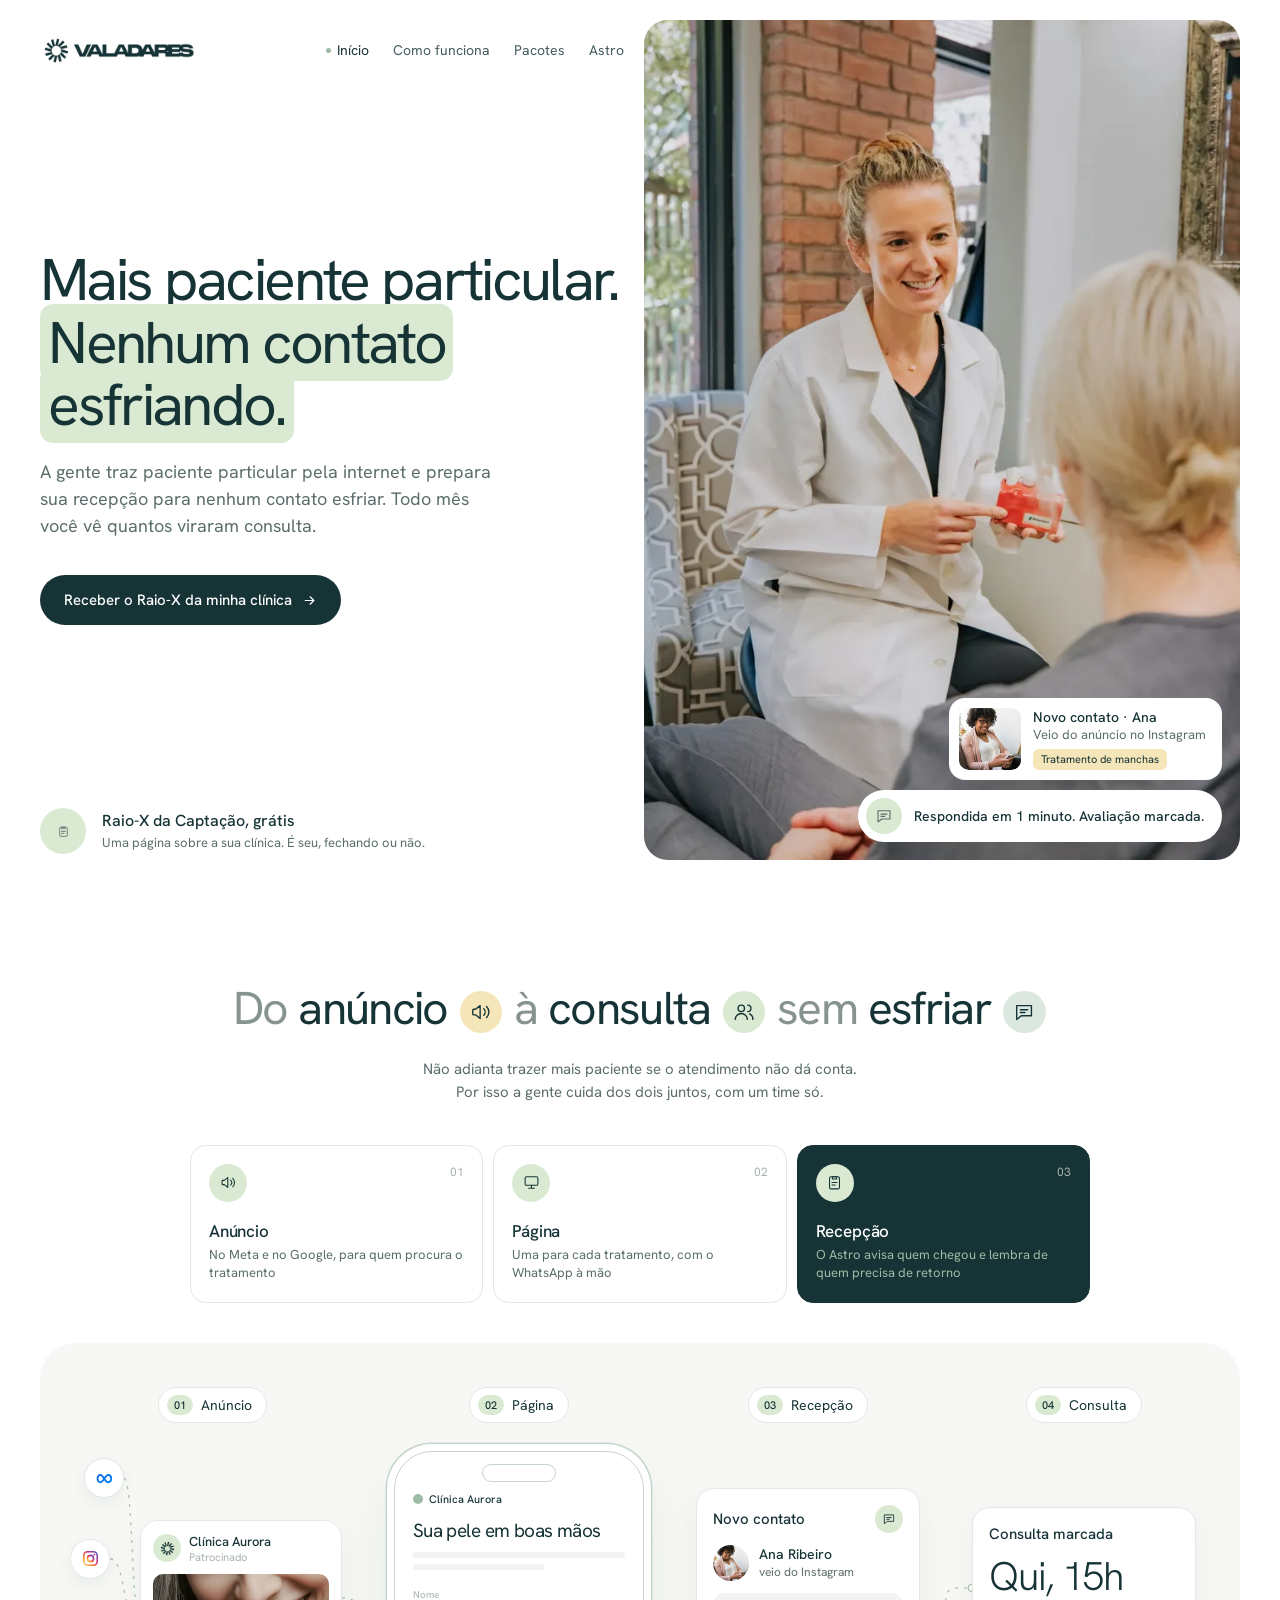
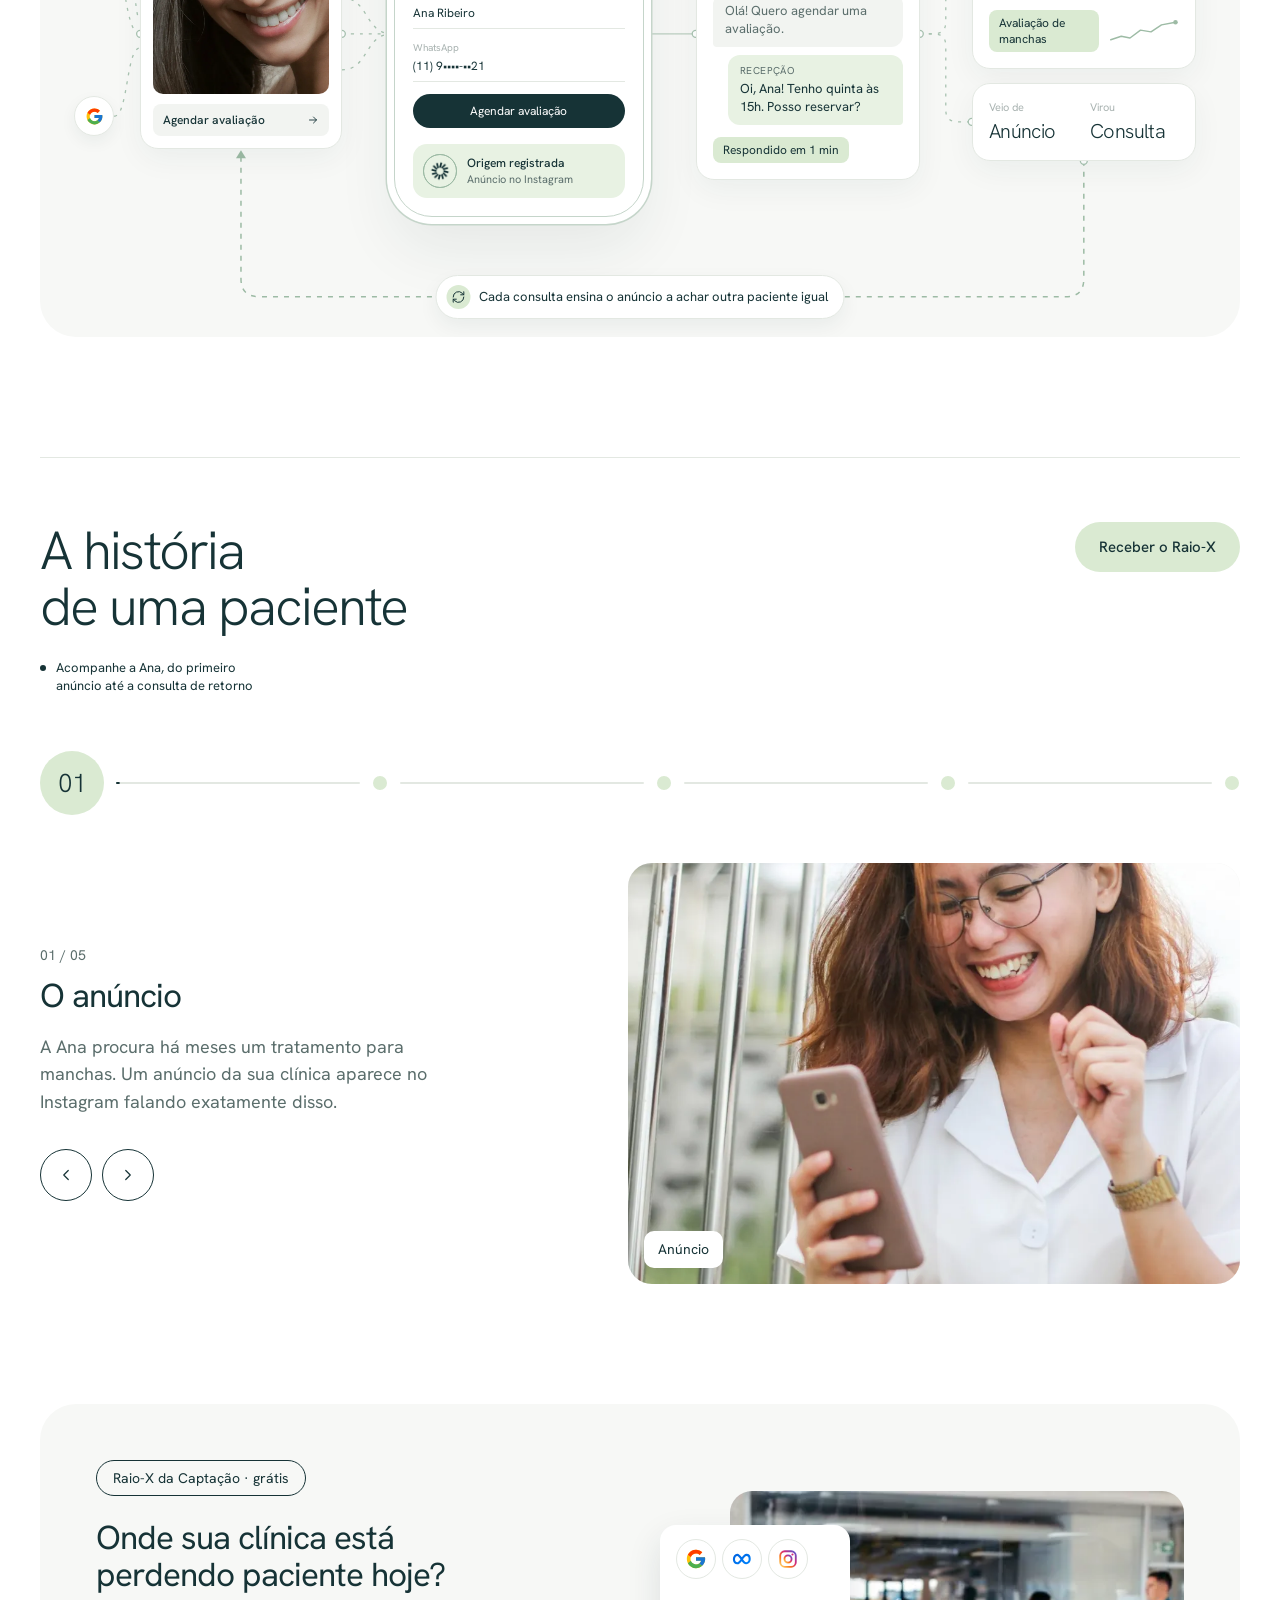
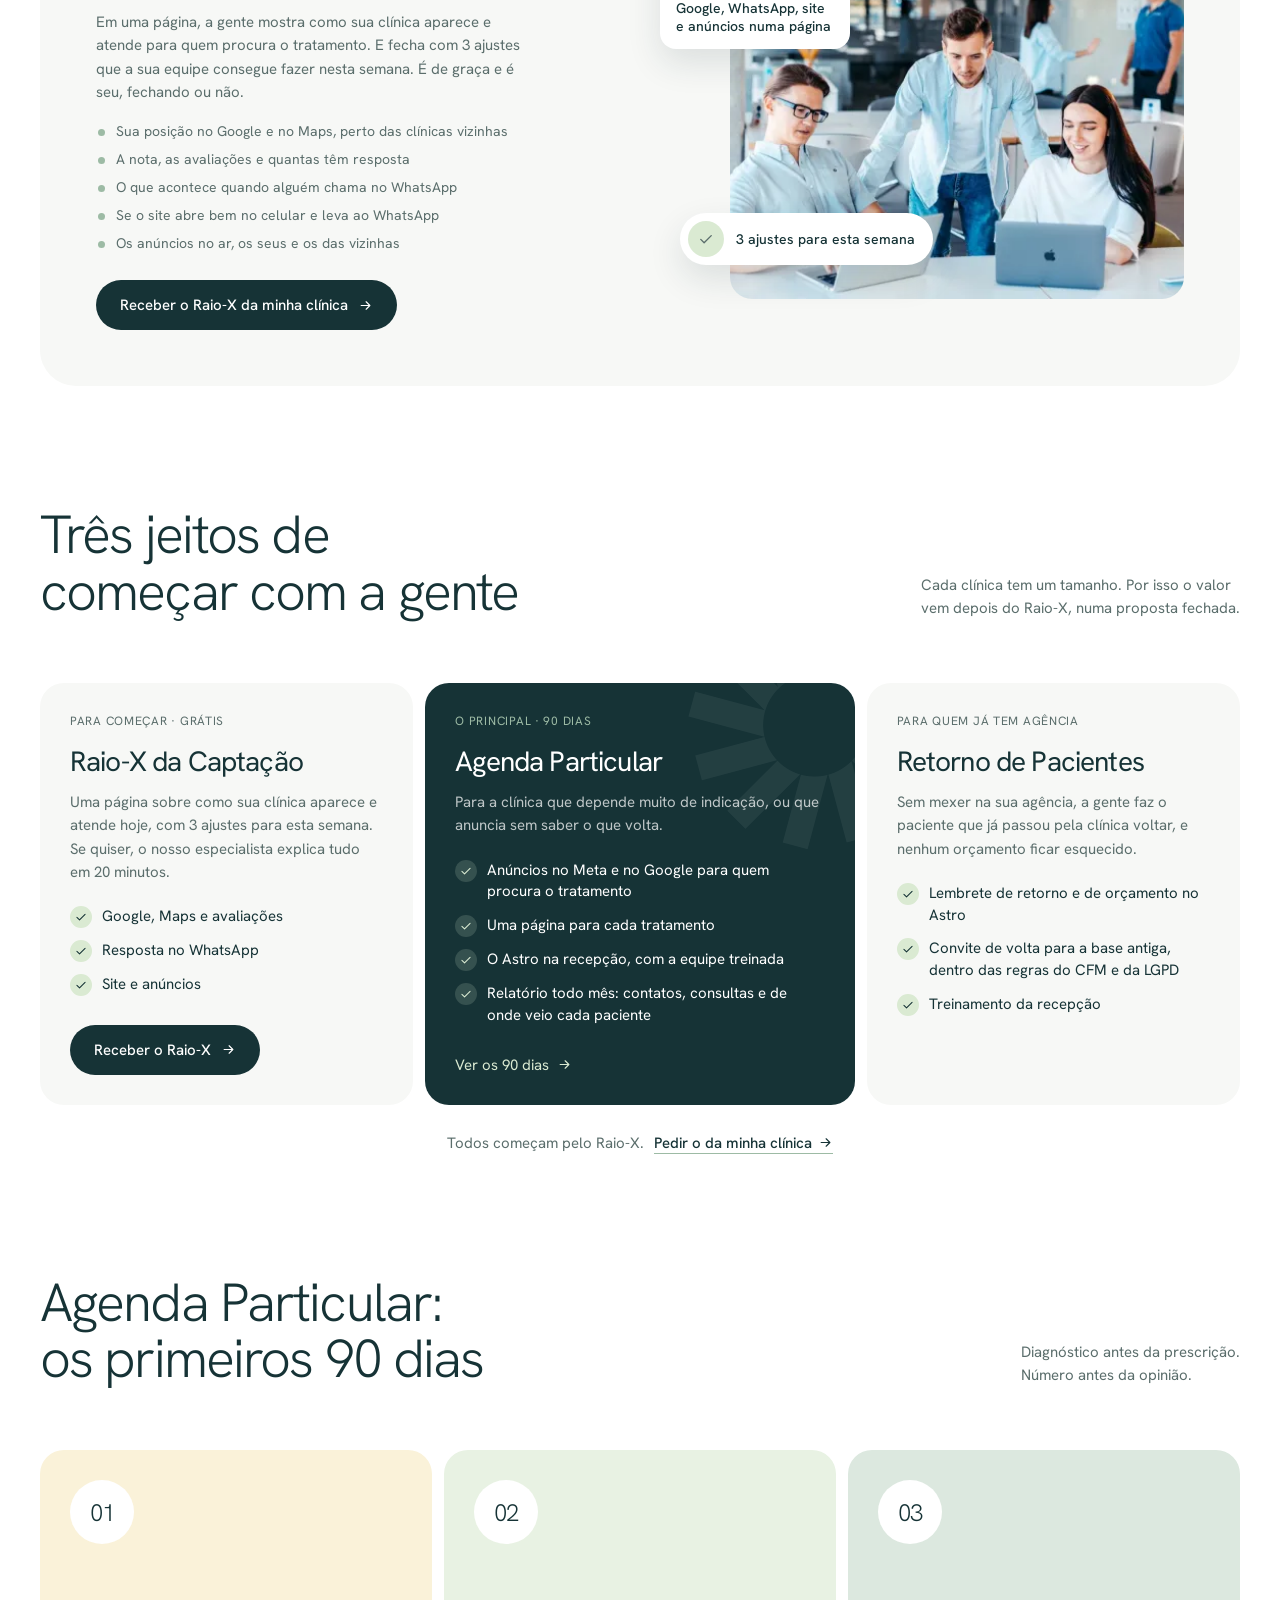
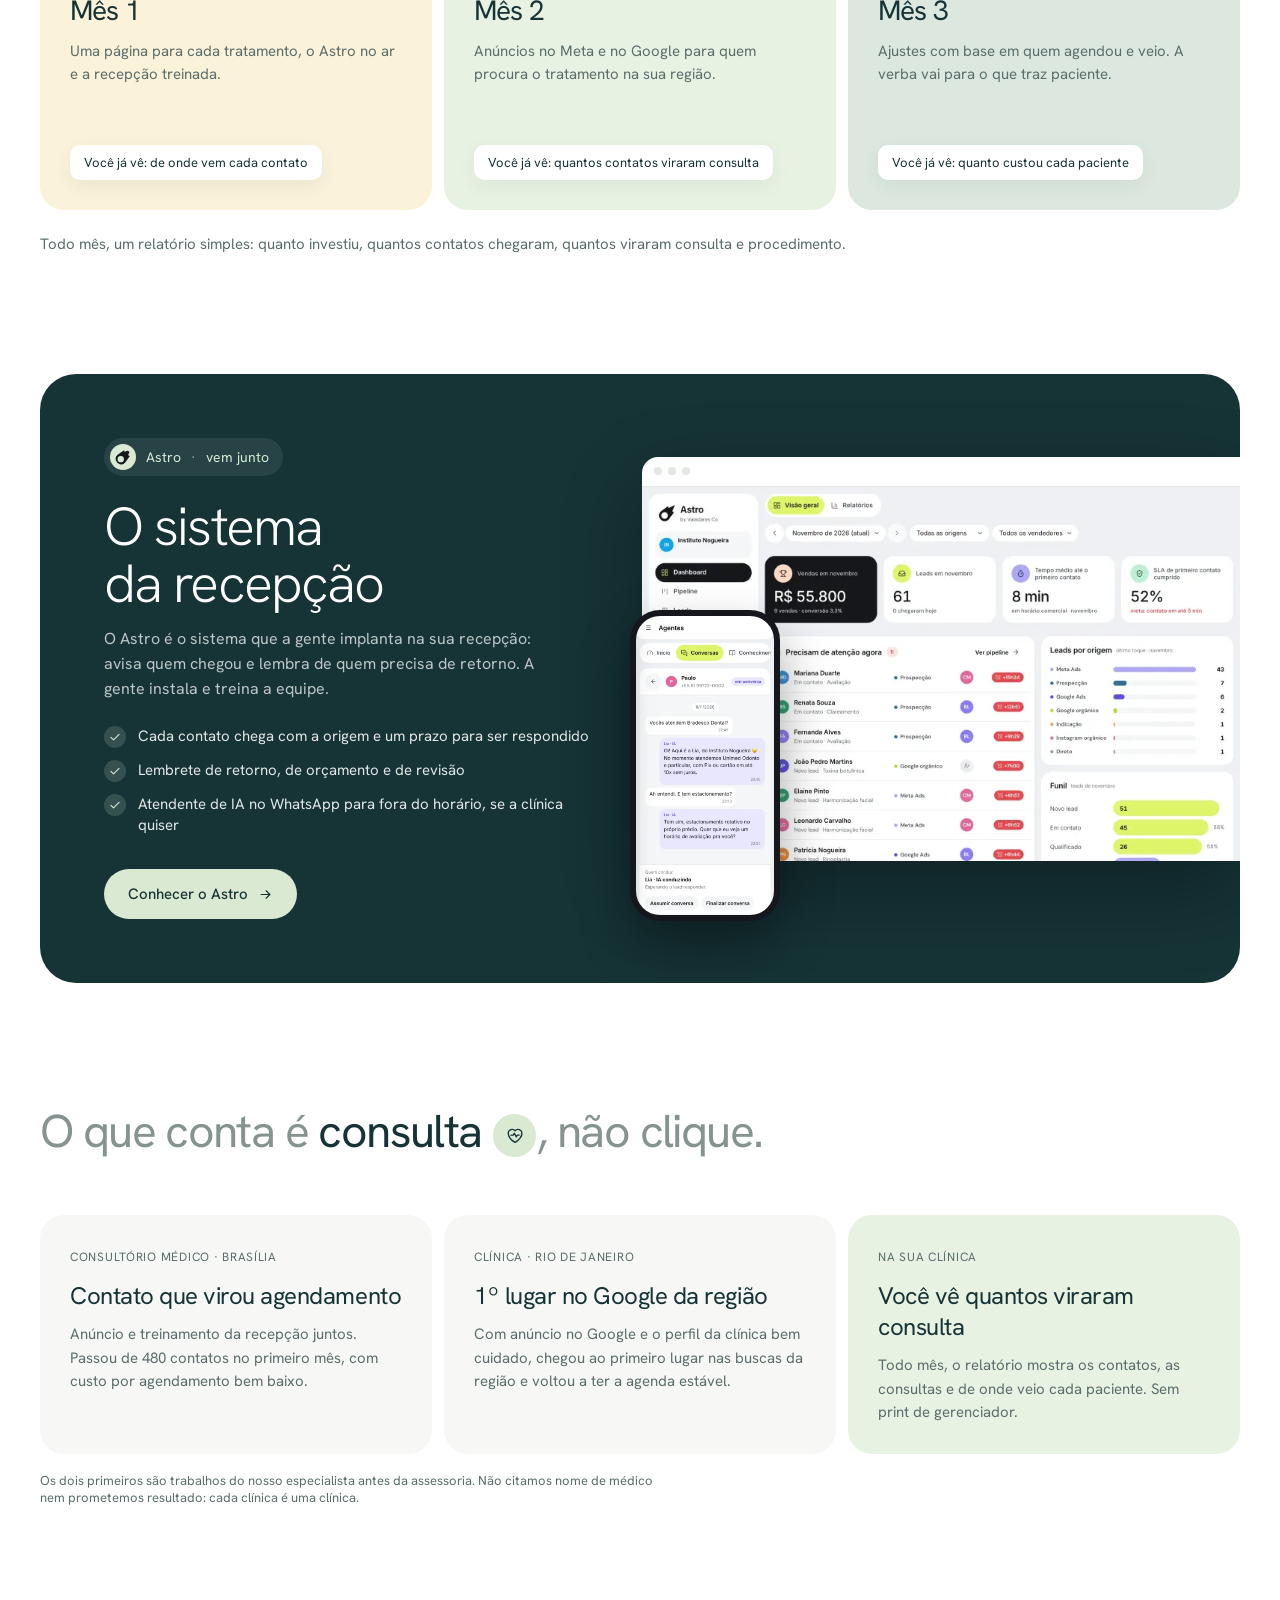
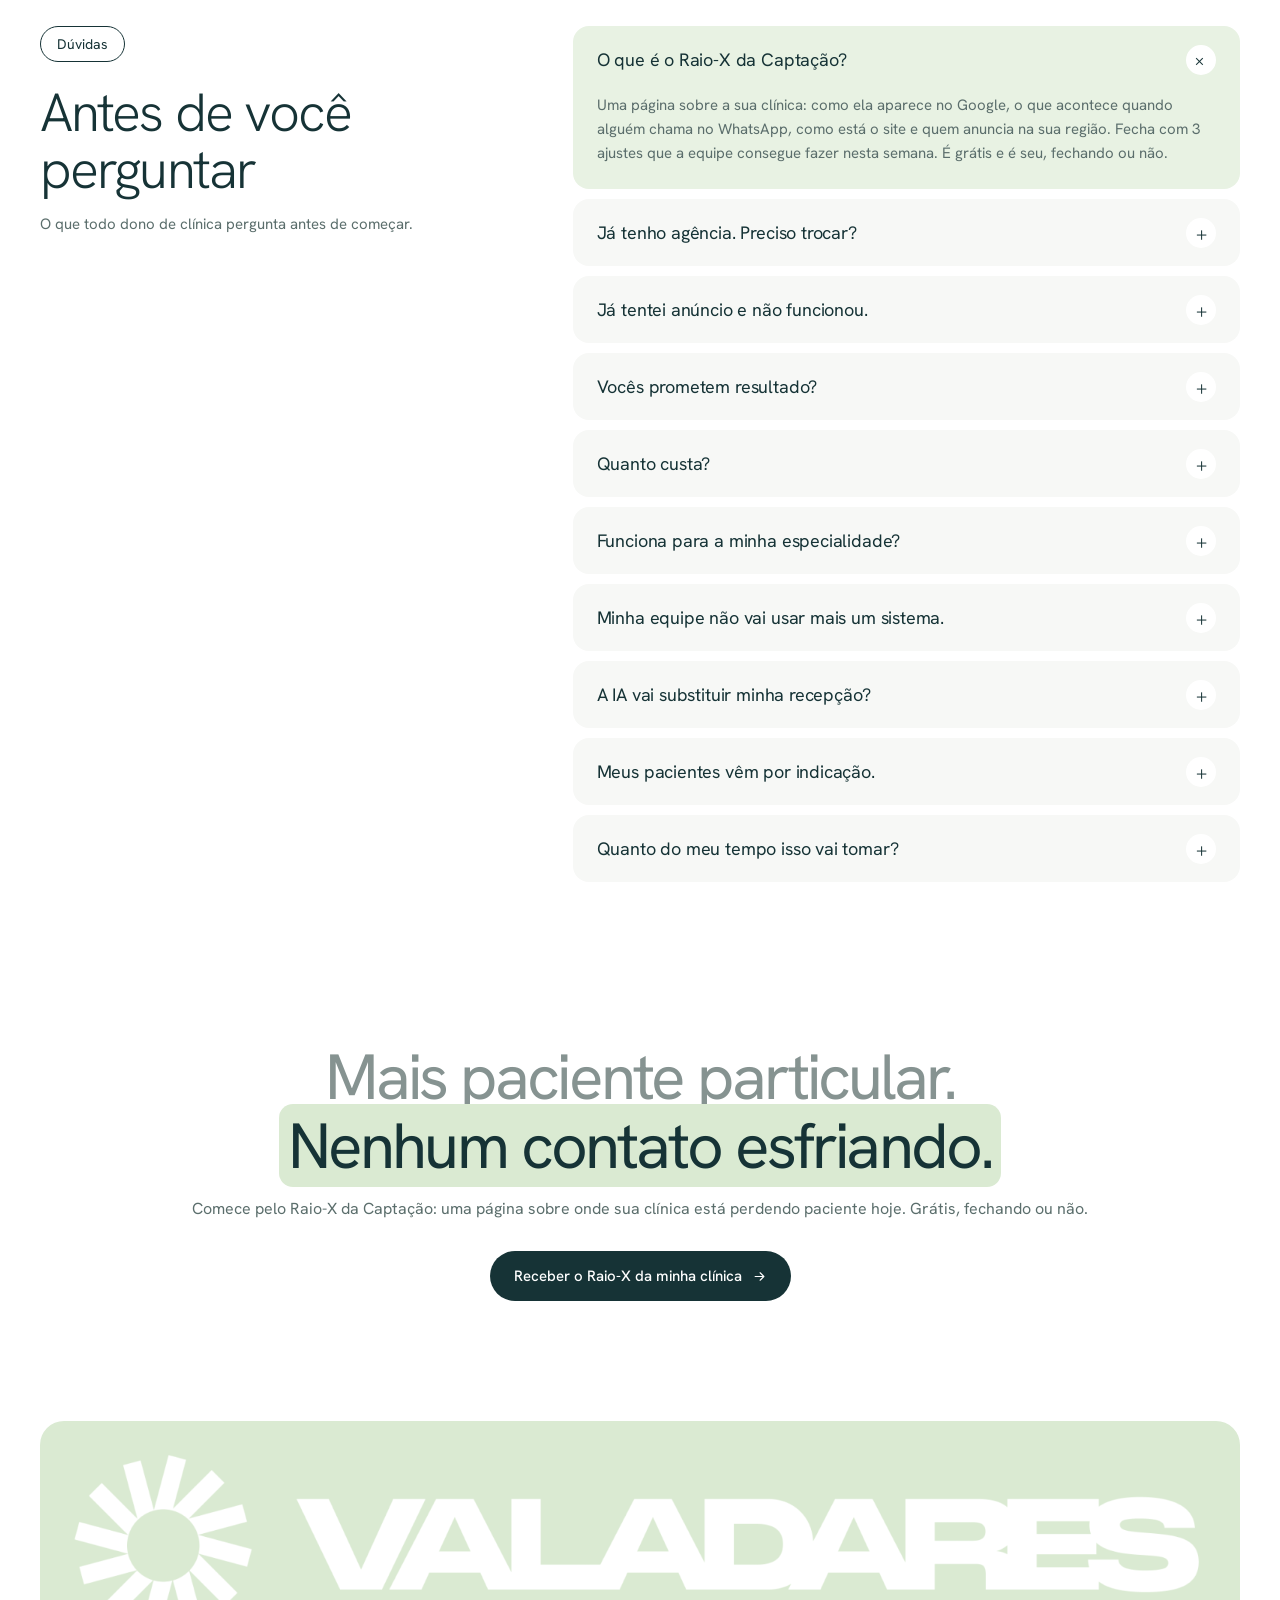
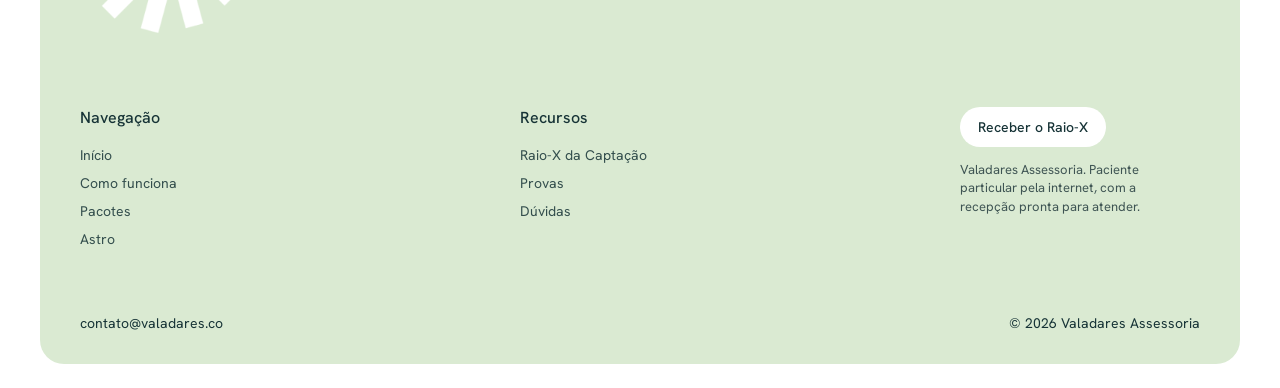
==== commit b1cfee27: "Home: tira a seção Quem somos por enquanto Co-Authored-By: Claude Opus 5.5 <noreply@anthropic.com>" ====
--- a/index.html
+++ b/index.html
@@ -187,7 +187,7 @@
   <!-- A fonte carrega sem travar a página: o texto aparece na hora e troca quando ela chega. -->
   <link rel="preload" as="style" href="https://fonts.googleapis.com/css2?family=Hanken+Grotesk:wght@300;400;500;600&display=swap" onload="this.onload=null;this.rel='stylesheet'">
   <noscript><link rel="stylesheet" href="https://fonts.googleapis.com/css2?family=Hanken+Grotesk:wght@300;400;500;600&display=swap"></noscript>
-  <link rel="stylesheet" href="styles.css?v=19">
+  <link rel="stylesheet" href="styles.css?v=20">
 </head>
 <body>
 <noscript><img height="1" width="1" style="display:none" alt=""
@@ -230,7 +230,6 @@
     <a href="#como-funciona" tabindex="-1">Como funciona</a>
     <a href="#raio-x" tabindex="-1">Raio-X</a>
     <a href="#pacotes" tabindex="-1">Pacotes</a>
-    <a href="#quem-somos" tabindex="-1">Quem somos</a>
     <a href="#faq" tabindex="-1">Dúvidas</a>
   </nav>
   <a href="form/" class="btn btn--dark btn--sm" tabindex="-1">Raio-X grátis <svg><use href="#i-arrow"/></svg></a>
@@ -247,7 +246,6 @@
           <a href="#topo" class="is-active nav__home">Início</a>
           <a href="#como-funciona">Como funciona</a>
           <a href="#pacotes">Pacotes</a>
-          <a href="#quem-somos">Quem somos</a>
           <a href="astro/">Astro</a>
         </nav>
         <button class="nav__burger" id="burger" aria-label="Abrir menu" aria-expanded="false"><span></span><span></span></button>
@@ -585,28 +583,6 @@
     <p class="proofs__note reveal">Os dois primeiros são trabalhos do nosso especialista antes da assessoria. Não citamos nome de médico nem prometemos resultado: cada clínica é uma clínica.</p>
   </section>
 
-  <!-- QUEM SOMOS ------------------------------------------------------ -->
-  <section class="section" id="quem-somos">
-    <div class="about reveal">
-      <!-- Trocar pela foto do Richard quando ela chegar (retrato, ~800x1000). -->
-      <div class="about__photo">
-        <img src="assets/brand/simbolo-branco-640.webp" width="320" height="320" alt="" class="about__mark" loading="lazy">
-        <p><b>Richard Valadares</b>Sócio-fundador e especialista</p>
-      </div>
-      <div class="about__copy">
-        <span class="tag-outline">Quem somos</span>
-        <h2 class="h2">Quem está por trás</h2>
-        <p>A Valadares Assessoria foi criada por Richard Valadares. São mais de 6 anos em marketing de performance, cuidando da estratégia de projetos grandes, como o show do Spotify em tributo à Marília Mendonça, a turnê Aurea do Alok e o Na Praia Festival.</p>
-        <p>Nas clínicas, ele viu sempre o mesmo problema: o anúncio traz gente, mas o contato esfria antes de virar consulta, e ninguém responde pelo caminho todo. A assessoria existe para cuidar das duas pontas juntas, com um time só.</p>
-        <p>Se a Bianca falou com você no WhatsApp, ela é a nossa assistente virtual. É esse mesmo atendimento que a gente coloca nas clínicas, para nenhum paciente ficar sem resposta.</p>
-        <ul class="about__facts">
-          <li><svg><use href="#i-target"/></svg>Clínicas particulares do Brasil todo, com atendimento remoto</li>
-          <li><svg><use href="#i-mail"/></svg><a href="mailto:contato@valadares.co">contato@valadares.co</a></li>
-        </ul>
-      </div>
-    </div>
-  </section>
-
   <!-- FAQ ------------------------------------------------------------- -->
   <section class="section" id="faq">
     <div class="faq">
@@ -679,7 +655,6 @@
         <a href="#topo">Início</a>
         <a href="#como-funciona">Como funciona</a>
         <a href="#pacotes">Pacotes</a>
-        <a href="#quem-somos">Quem somos</a>
         <a href="astro/">Astro</a>
       </div>
       <div>
--- a/styles.css
+++ b/styles.css
@@ -1189,7 +1189,7 @@
   .checks { grid-template-columns: 1fr; }
   }
 
-/* Home nova (25/11/2026): Raio-X, pacotes, provas e quem somos ------- */
+/* Home nova (25/11/2026): Raio-X, pacotes e provas ------- */
 .fronts--3 { grid-template-columns: repeat(3, 1fr); max-width: 900px; }
 .fkpis b { font-size: 20px; }
 .proof__ico {
@@ -1247,29 +1247,6 @@
 .prova--you { background: var(--menta-2); }
 .proofs__note { margin: 18px 0 0; font-size: 13px; color: var(--tinta-2); max-width: 640px; }
 
-.about { display: grid; grid-template-columns: .8fr 1.2fr; gap: 56px; align-items: center; }
-.about__photo {
-  position: relative;
-  overflow: hidden;
-  aspect-ratio: 4 / 5;
-  border-radius: var(--r);
-  background: var(--verde);
-  color: var(--branco);
-  display: flex;
-  align-items: flex-end;
-  padding: 28px;
-}
-.about__photo > img:not(.about__mark) { position: absolute; inset: 0; width: 100%; height: 100%; object-fit: cover; }
-.about__mark { position: absolute; width: 60%; left: 20%; top: 18%; opacity: .14; }
-.about__photo p { position: relative; margin: 0; font-size: 14px; color: var(--salvia); }
-.about__photo p b { display: block; font-size: 20px; font-weight: 500; color: var(--branco); margin-bottom: 2px; }
-.about__copy .h2 { margin: 22px 0 20px; }
-.about__copy > p { color: var(--tinta-2); font-size: 16px; line-height: 1.6; max-width: 560px; margin: 0 0 16px; }
-.about__facts { list-style: none; padding: 0; margin: 24px 0 0; display: grid; gap: 10px; font-size: 15px; }
-.about__facts li { display: flex; align-items: center; gap: 10px; }
-.about__facts svg { width: 30px; height: 30px; padding: 7px; border-radius: 50%; background: var(--menta); }
-.about__facts a { border-bottom: 1px solid var(--salvia); }
-
 @media (max-width: 1100px) {
   .pkgs { grid-template-columns: 1fr 1fr; }
   .pkg--main { grid-column: span 2; order: -1; }
@@ -1285,7 +1262,4 @@
   .pkgs__foot a { margin: 6px 0 0; }
   .proofs { grid-template-columns: 1fr; margin-top: 36px; }
   .prova { padding: 26px 22px; }
-  .about { grid-template-columns: 1fr; gap: 32px; }
-  .about__photo { aspect-ratio: 5 / 4; }
-  .about__mark { width: 40%; left: 30%; top: 10%; }
-}
+}
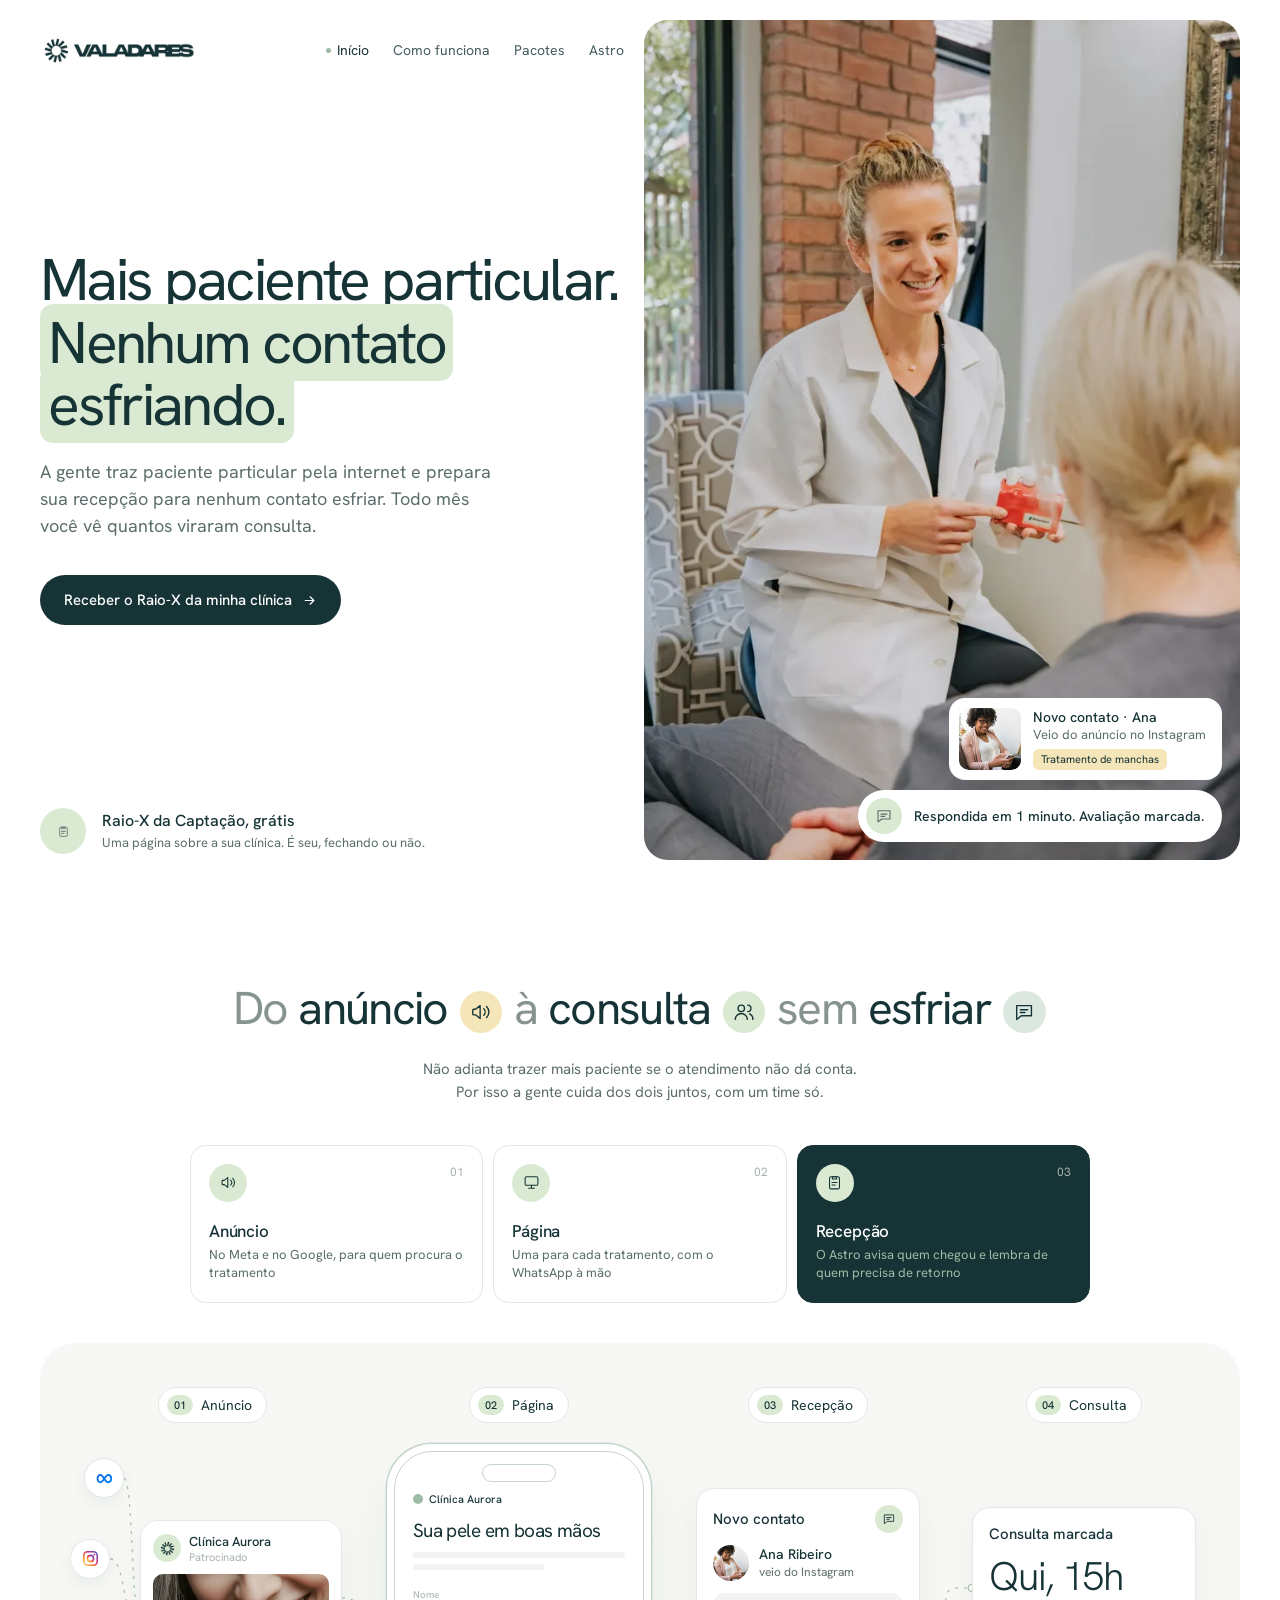
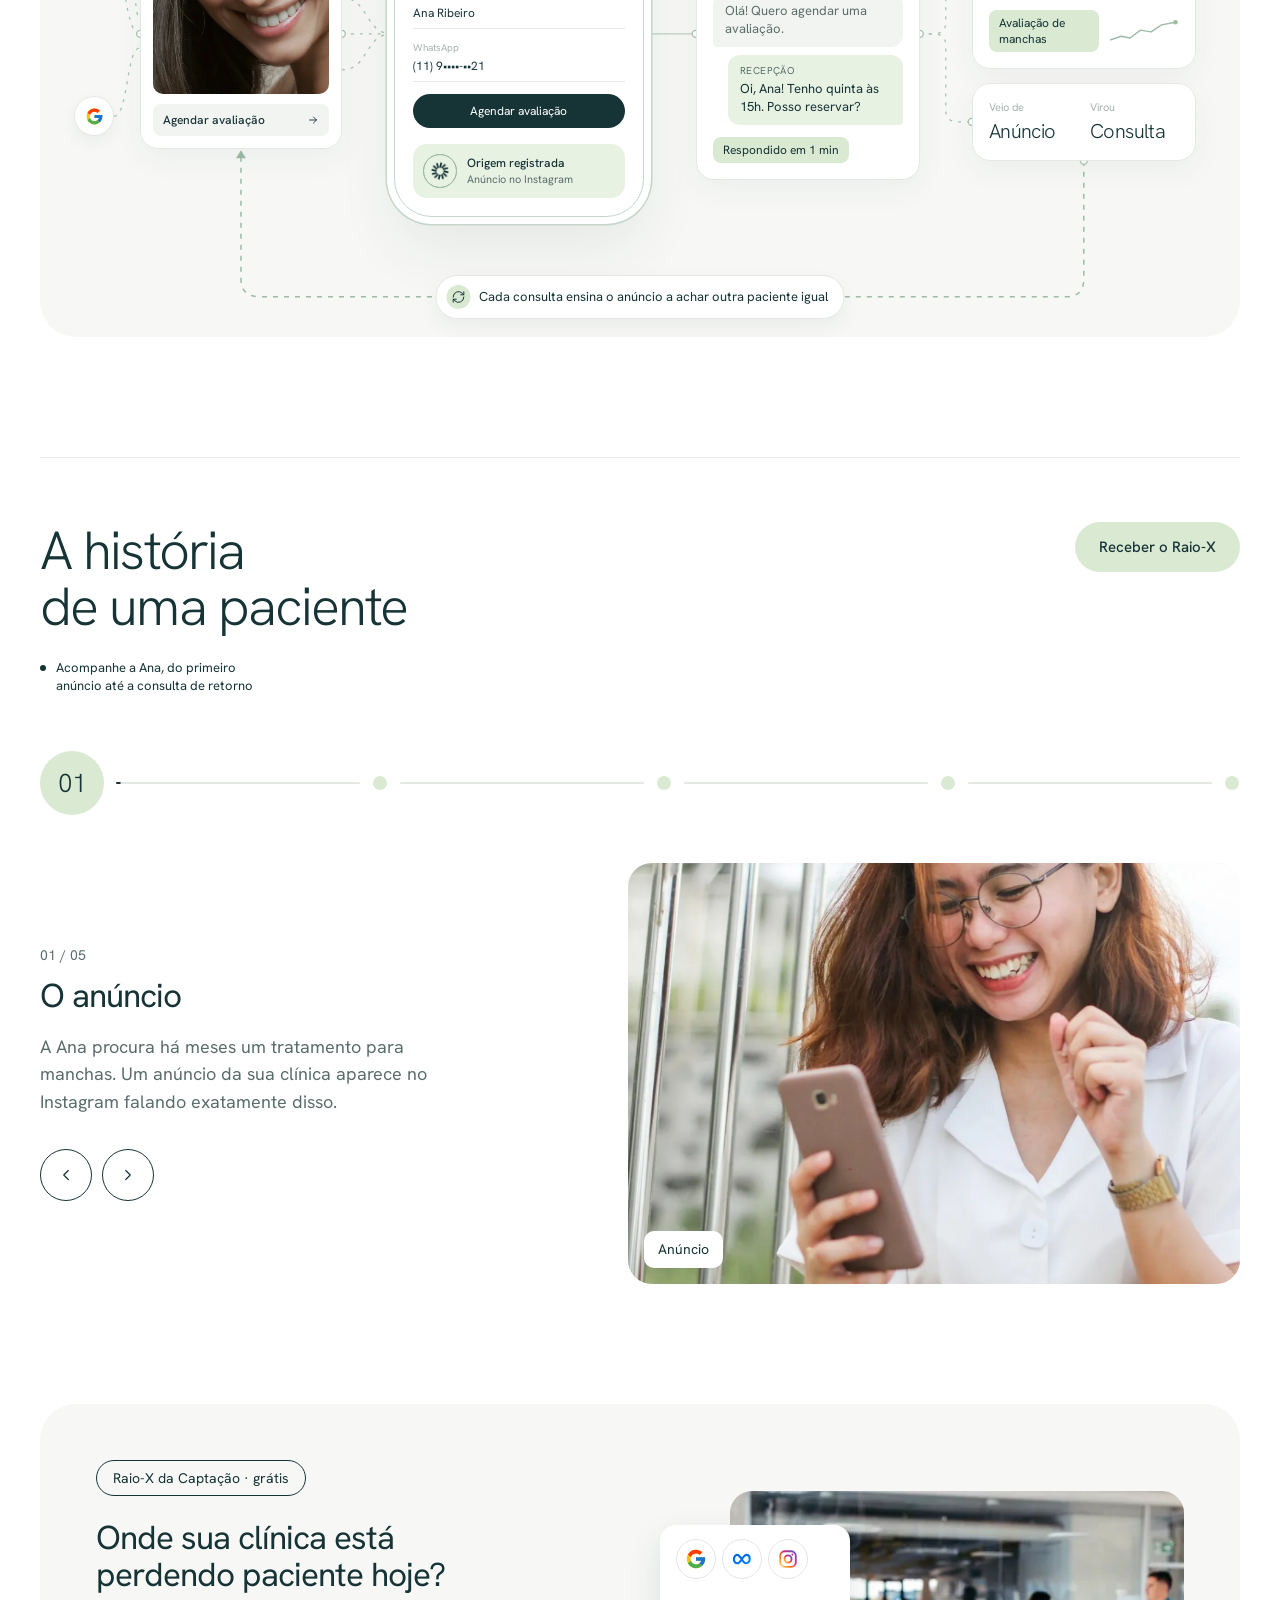
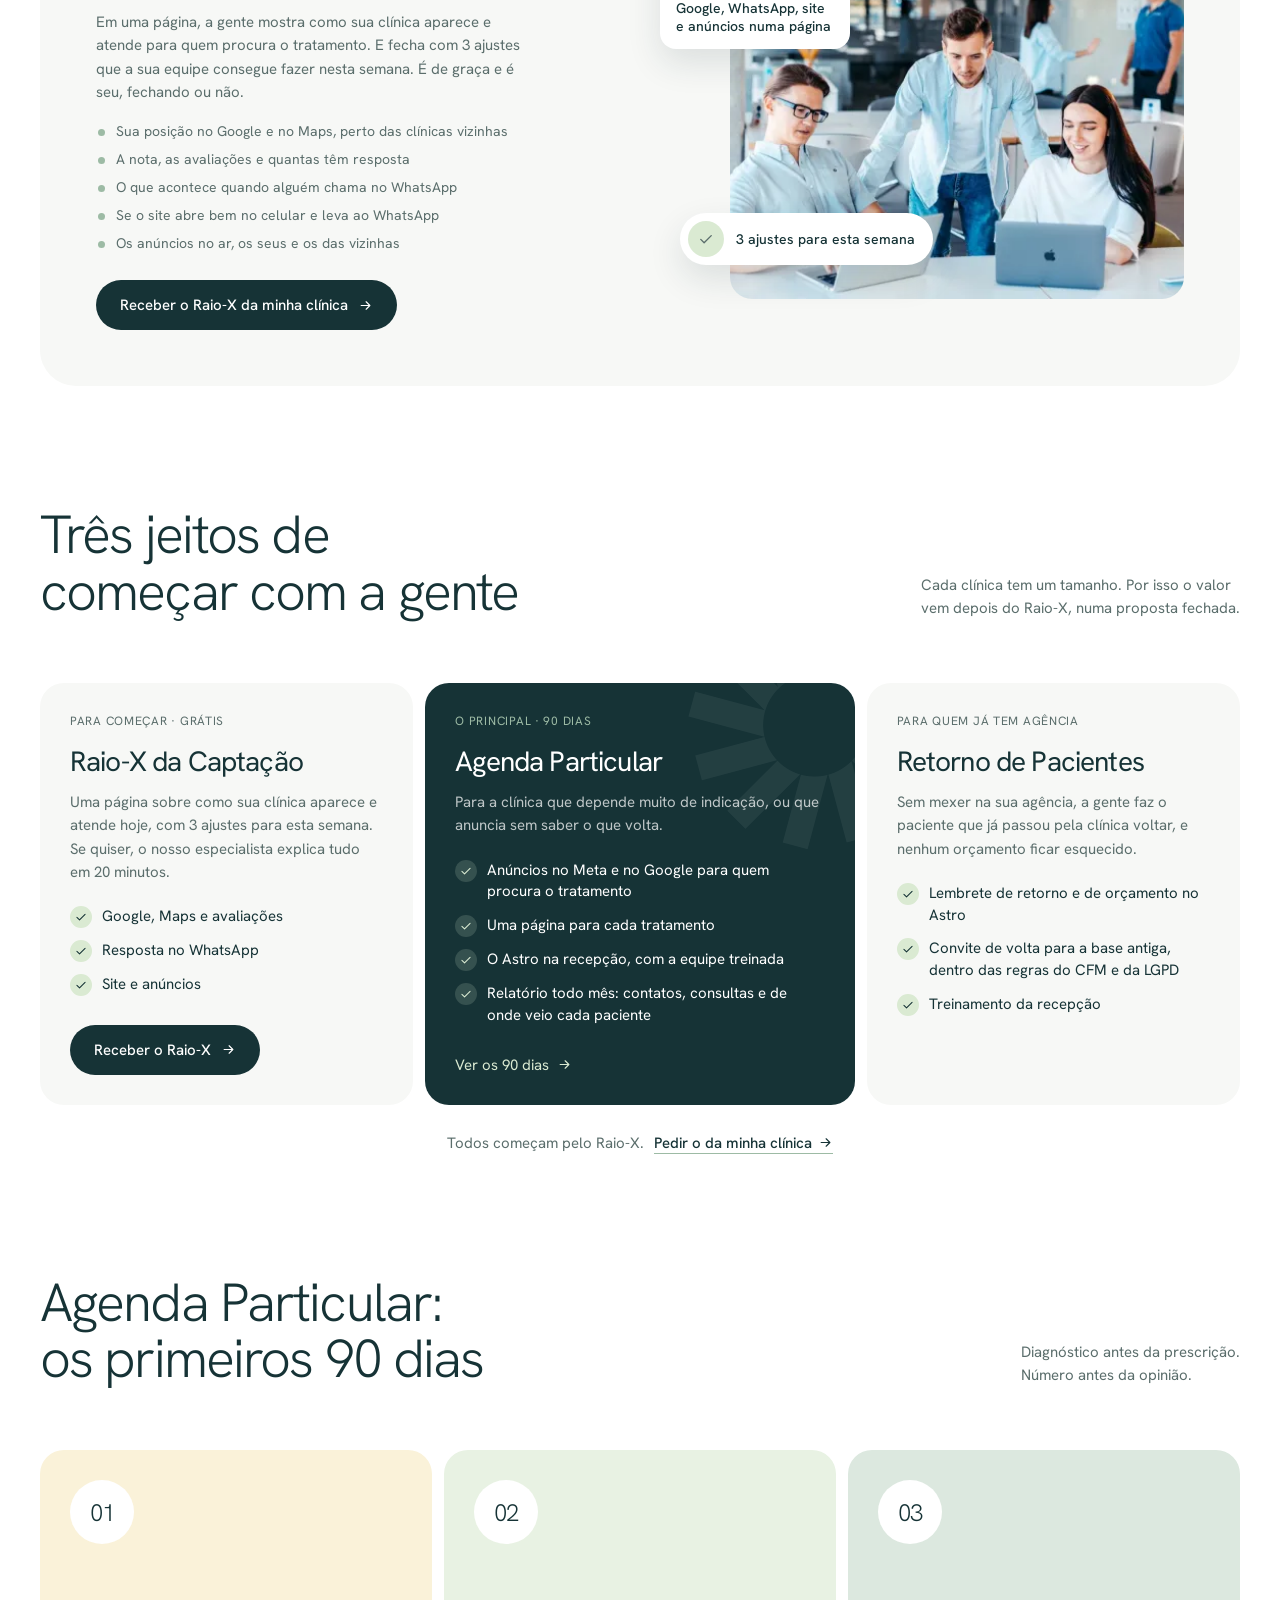
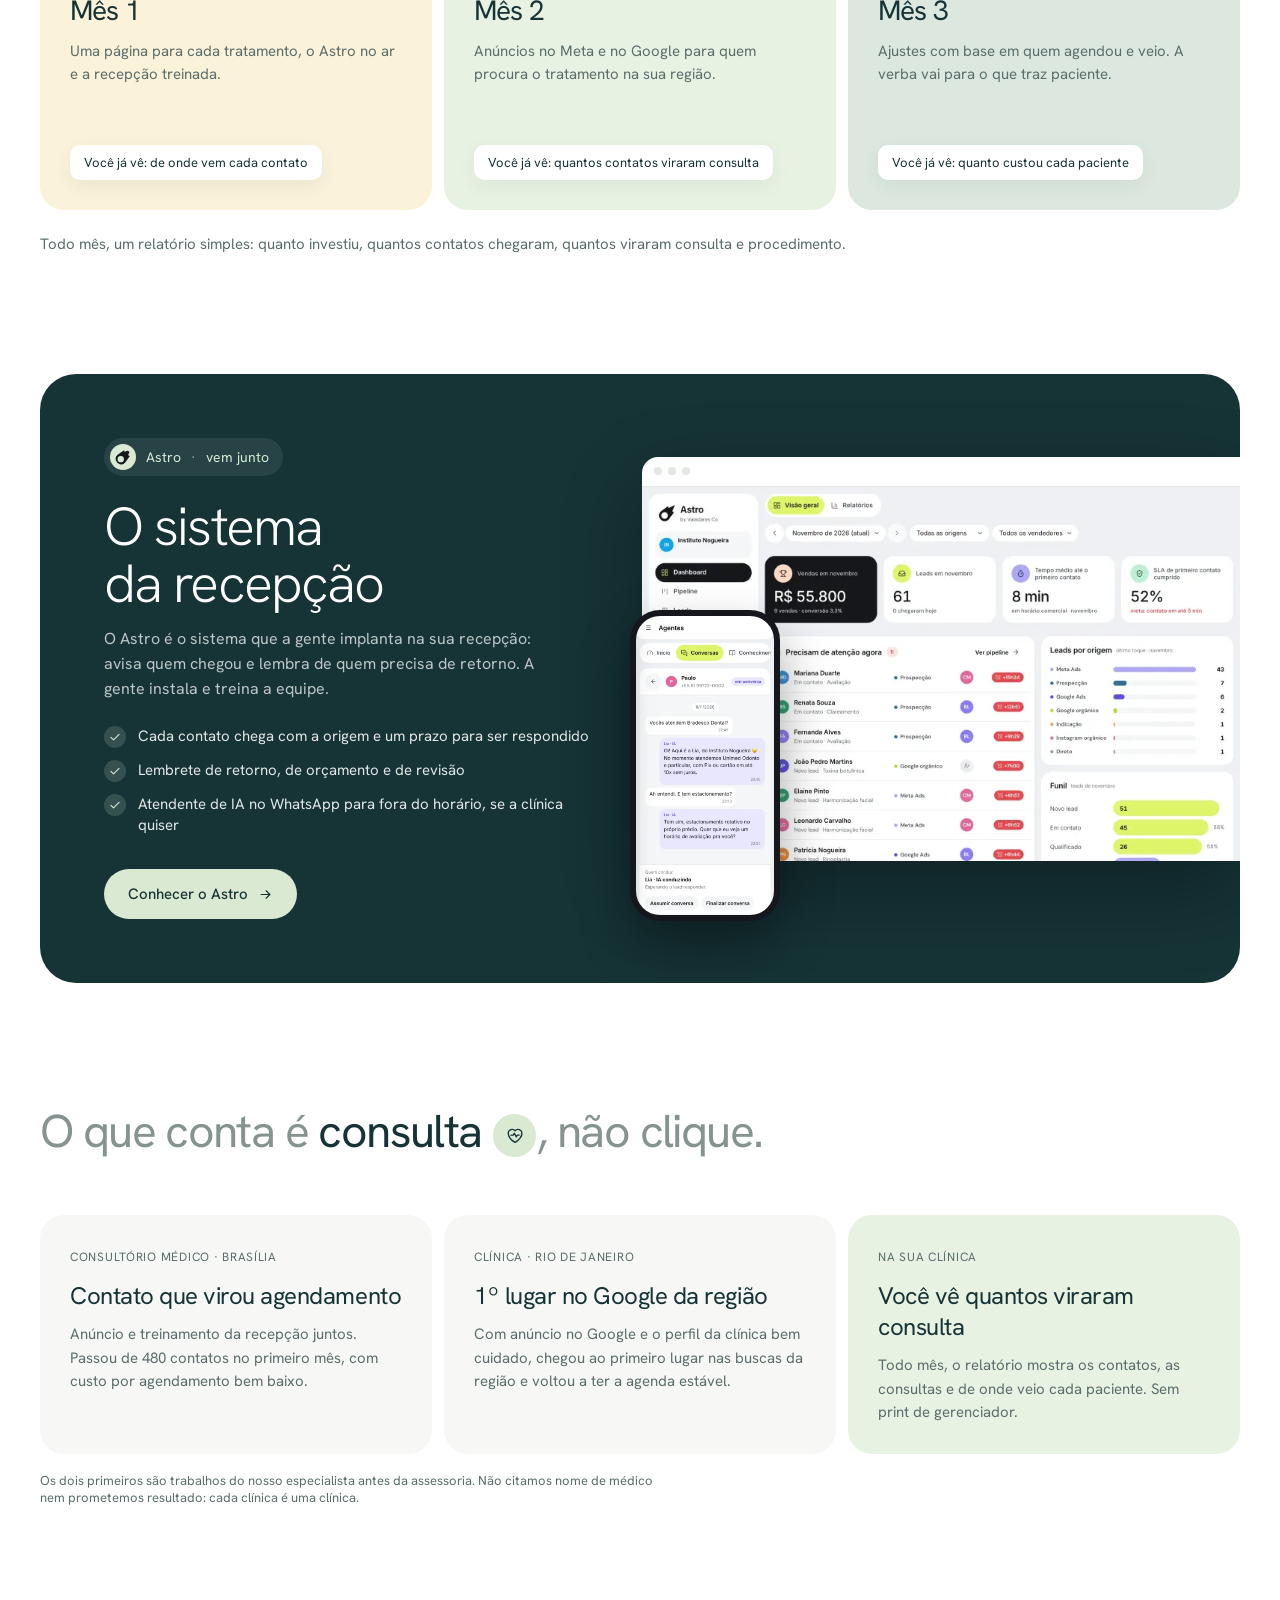
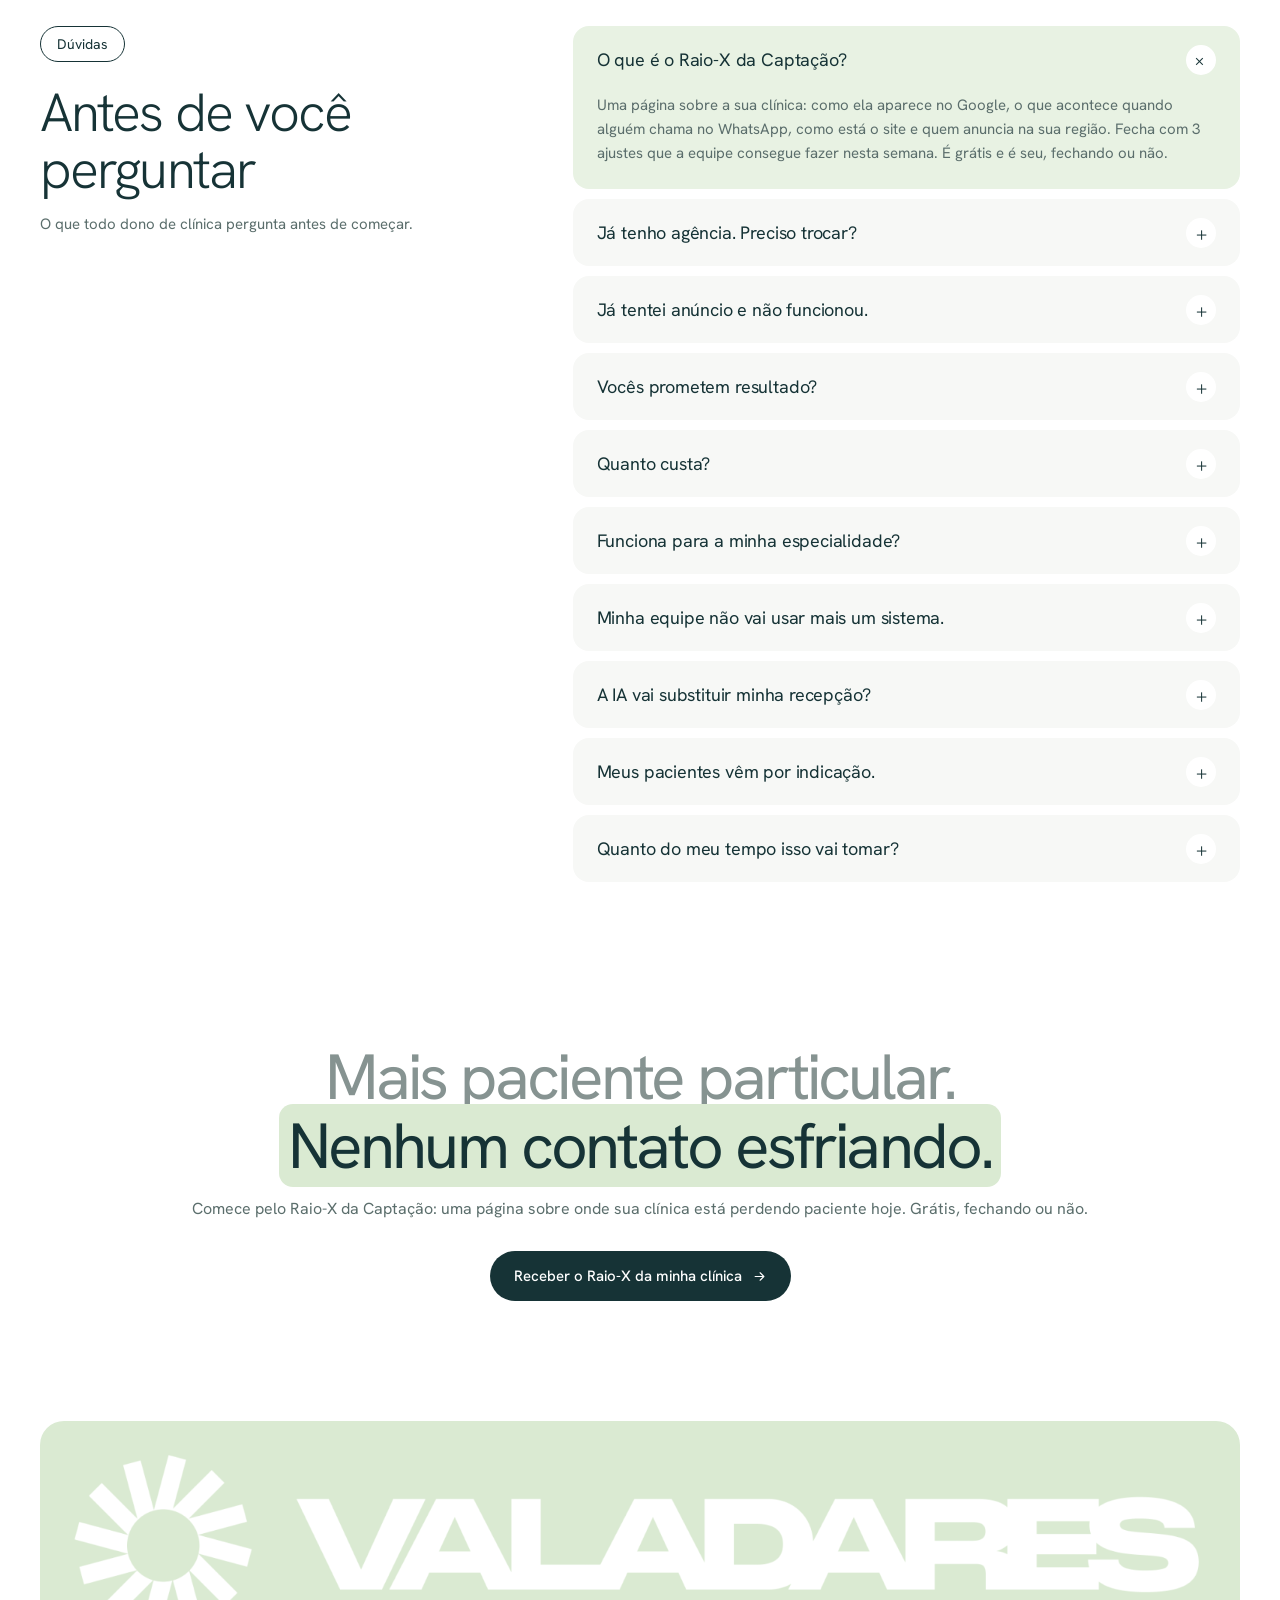
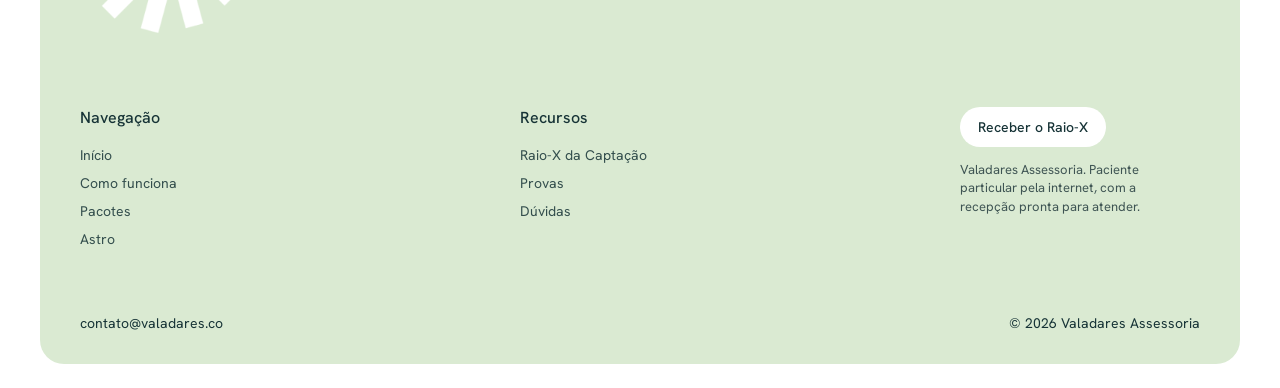
==== commit 22c94bf4: "Verificação de domínio do Facebook na Home Co-Authored-By: Claude Opus 5.5 <noreply@anthropic.com>" ====
--- a/index.html
+++ b/index.html
@@ -3,6 +3,7 @@
 <head>
   <meta charset="utf-8">
   <meta name="viewport" content="width=device-width, initial-scale=1">
+  <meta name="facebook-domain-verification" content="e21kqj920k5783yzrxu7ryylokntl3" />
   <title>Valadares Assessoria | Paciente particular para clínicas, com a recepção pronta</title>
   <meta name="description" content="A gente traz paciente particular pela internet e prepara sua recepção para nenhum contato esfriar. Todo mês você vê quantos viraram consulta. Comece pelo Raio-X da Captação, grátis.">
   <link rel="canonical" href="https://www.valadares.co/">
